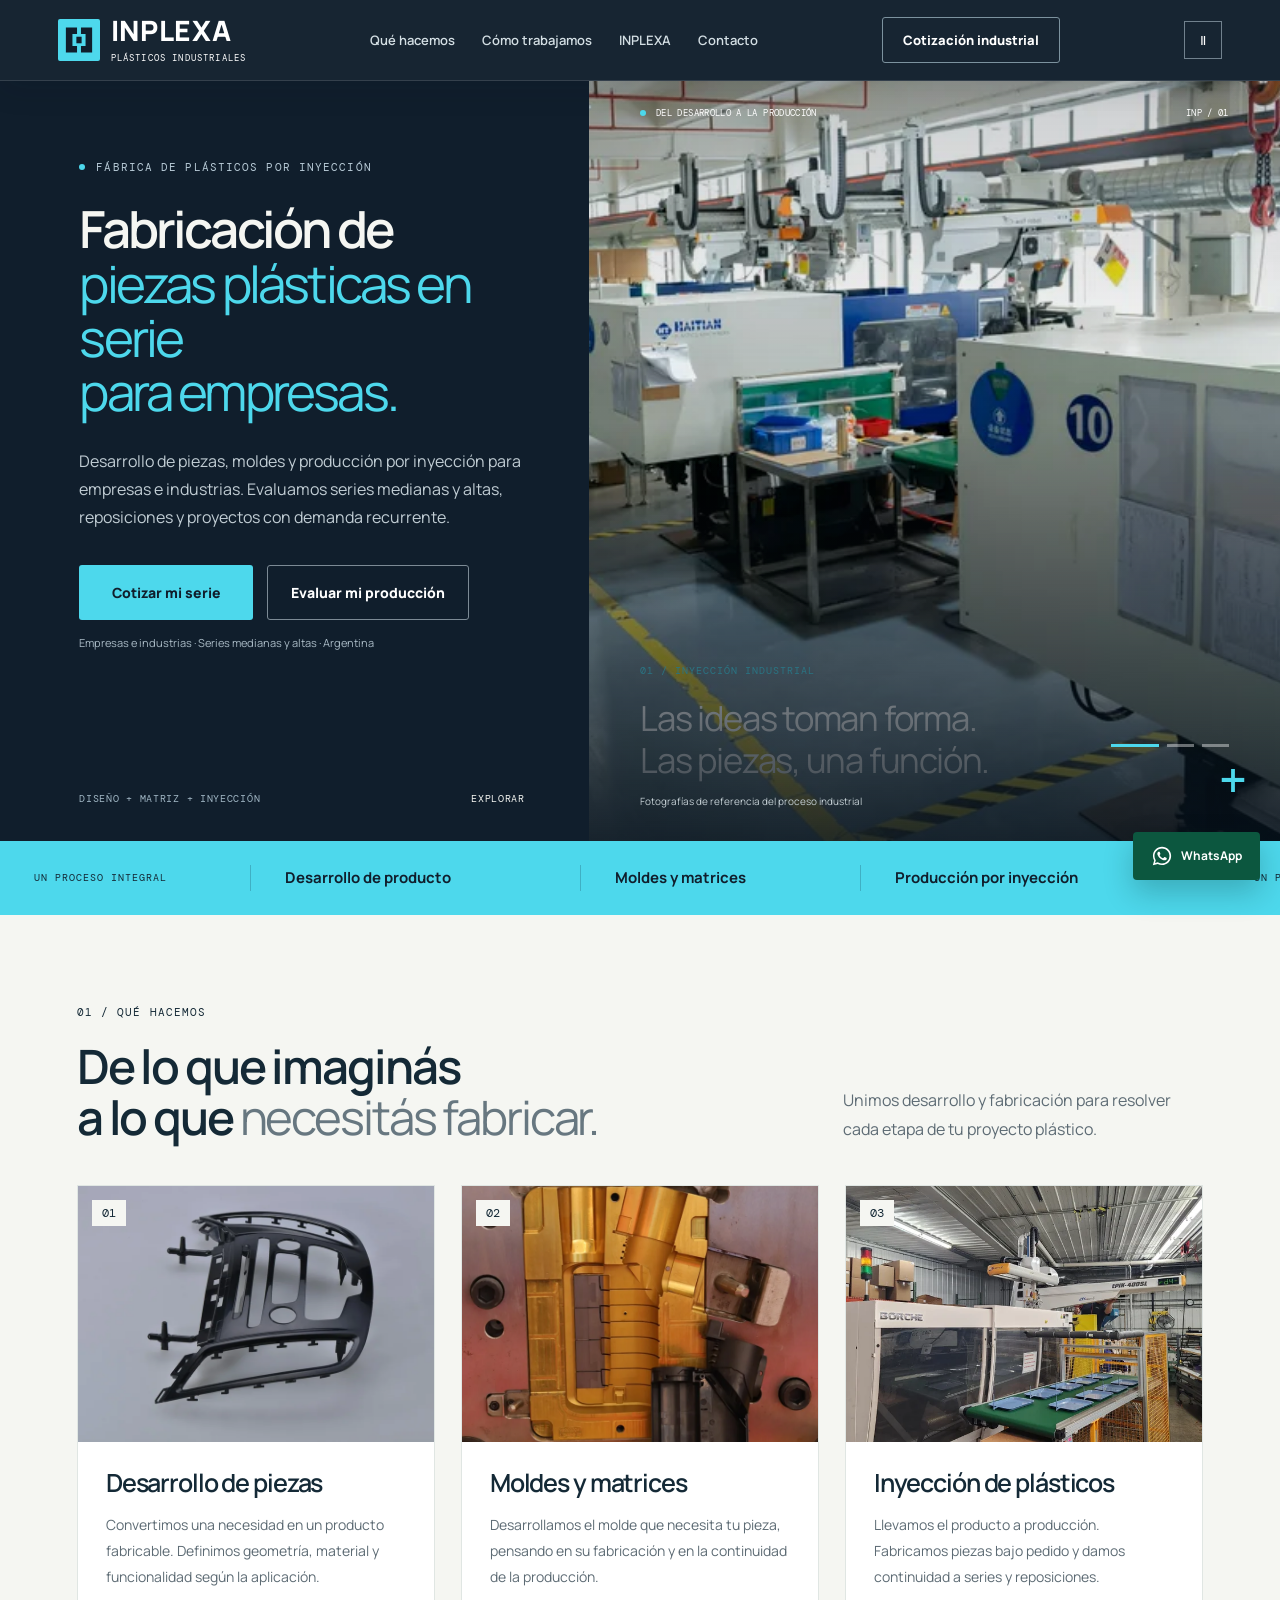
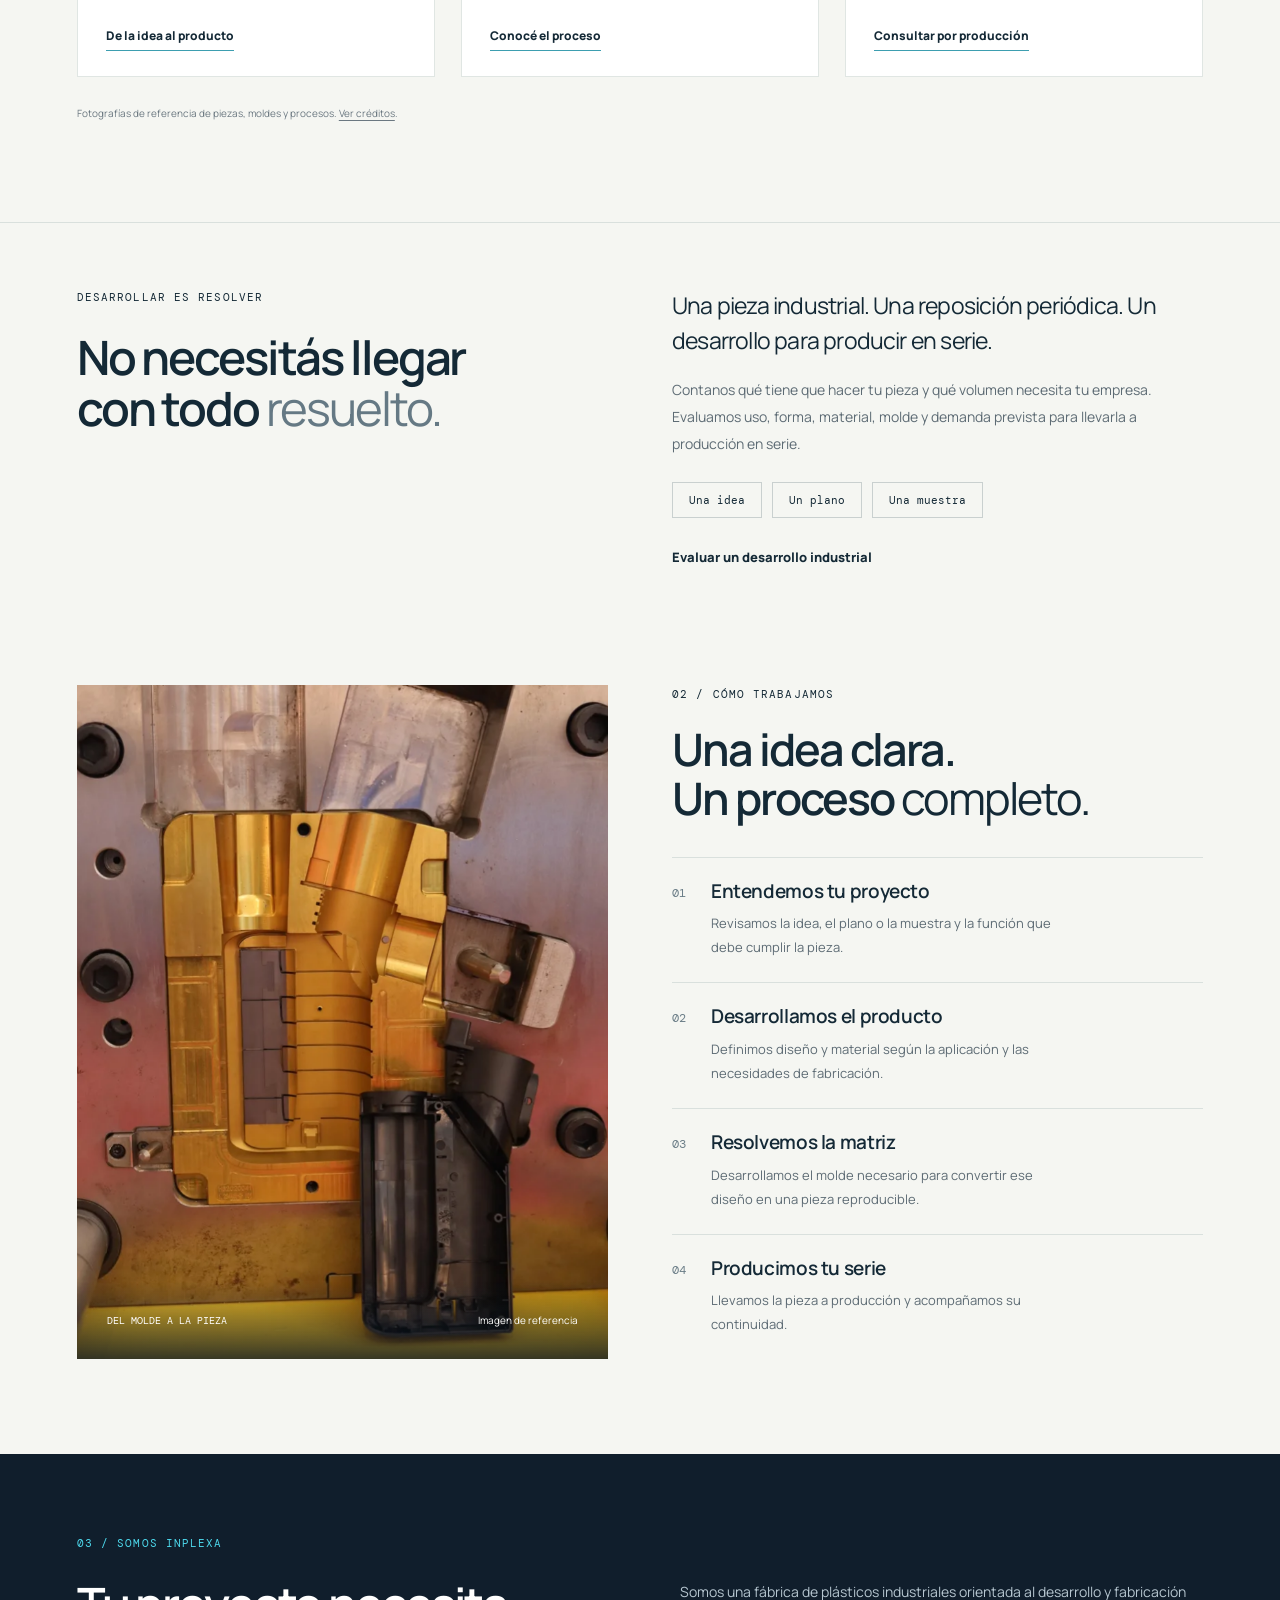
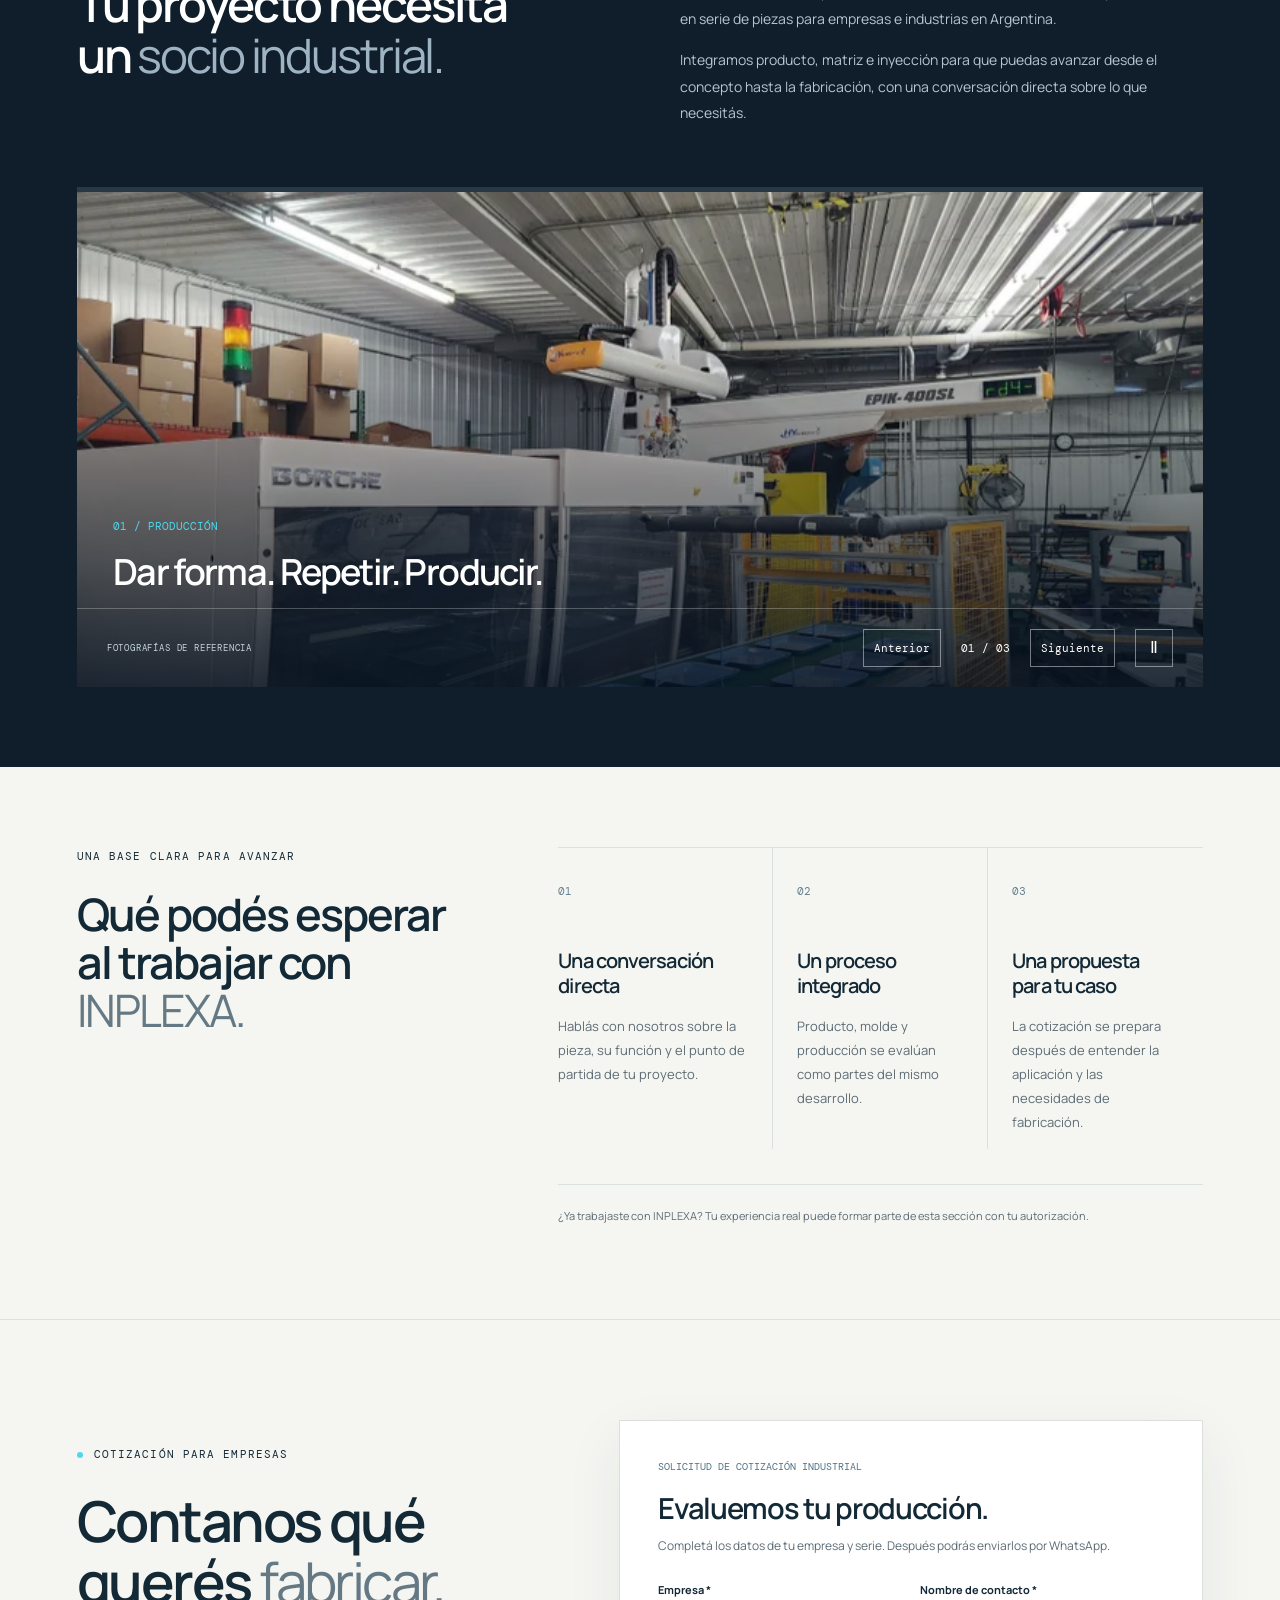
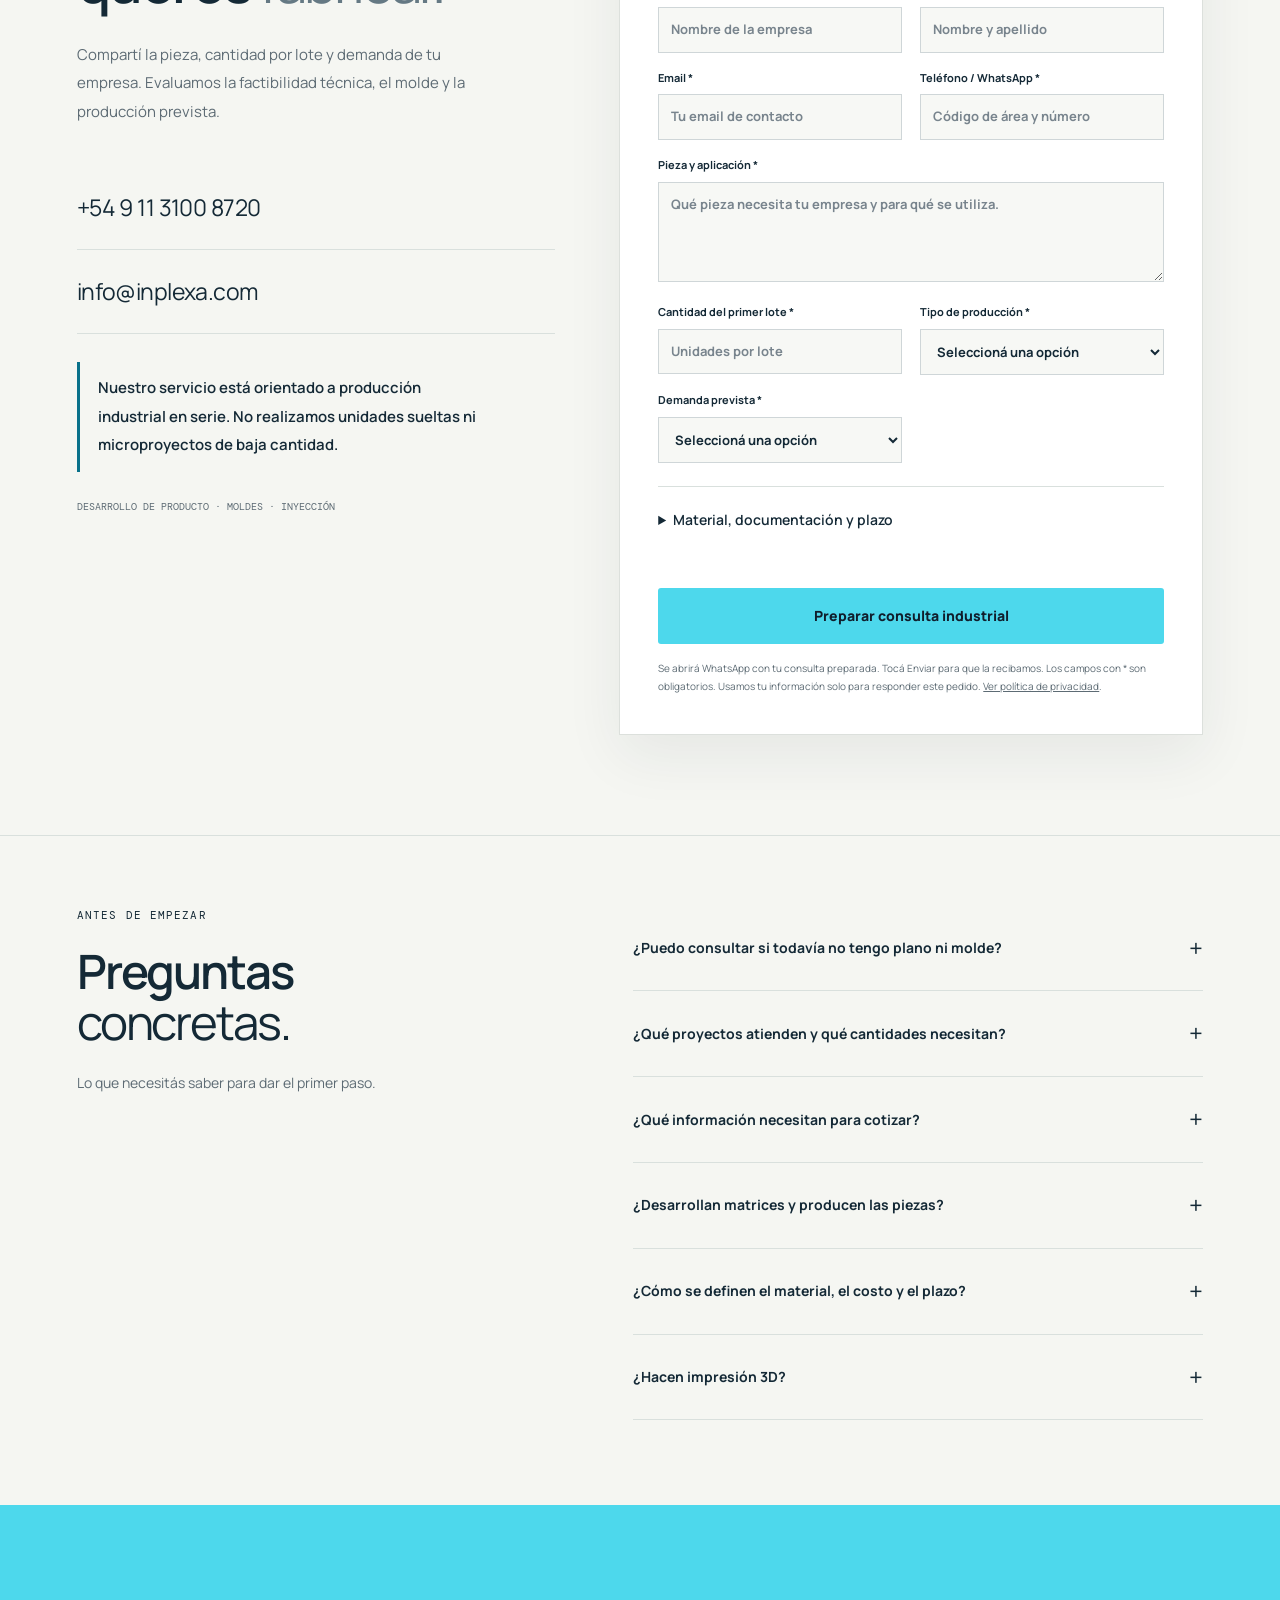
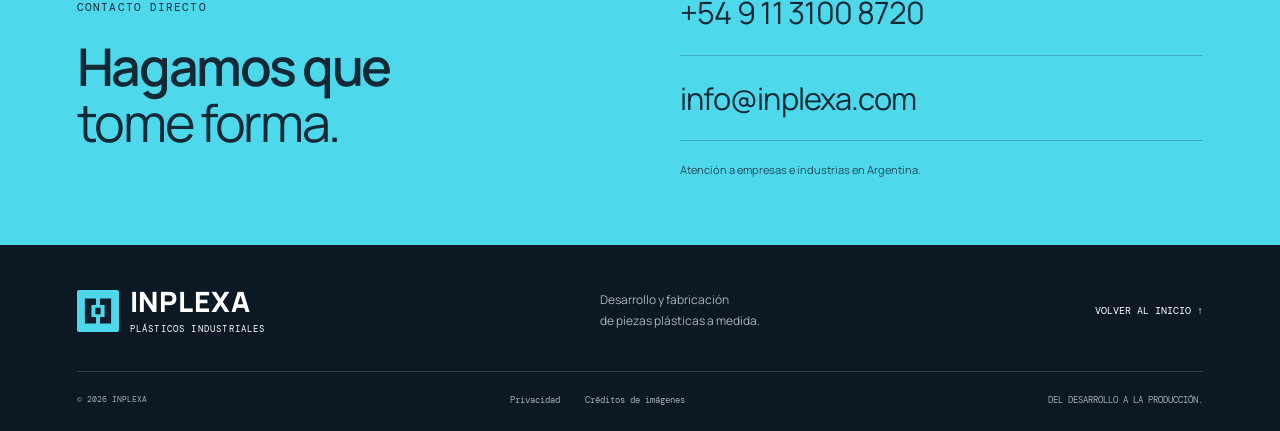
==== index.html @ cf9e8f78 "Version industrial form styles and preserve field spacing" ====
<!doctype html>
<html lang="es-AR">
<head>
<meta charset="utf-8"><meta name="viewport" content="width=device-width, initial-scale=1">
<title>INPLEXA | Piezas plásticas en serie para empresas</title>
<meta name="description" content="Fabricación de piezas plásticas en serie para empresas e industrias en Argentina. Desarrollo de moldes, series medianas y altas y producción recurrente.">
<meta name="robots" content="index, follow"><meta name="theme-color" content="#101e2c">
<link rel="canonical" href="https://inplexa.com/">
<meta property="og:type" content="website"><meta property="og:locale" content="es_AR"><meta property="og:title" content="INPLEXA · Producción plástica en serie para empresas"><meta property="og:description" content="Piezas plásticas industriales en serie. Desarrollo de producto, moldes e inyección para empresas con demanda recurrente en Argentina."><meta property="og:url" content="https://inplexa.com/">
<link rel="preconnect" href="https://fonts.googleapis.com"><link rel="preconnect" href="https://fonts.gstatic.com" crossorigin>
<link href="https://fonts.googleapis.com/css2?family=DM+Mono:wght@400;500&family=Manrope:wght@400;500;600;700;800&display=swap" rel="stylesheet">
<link rel="stylesheet" href="/v2.css?v=20260918c"><link rel="stylesheet" href="/web-polish.css?v=20260921"><link rel="stylesheet" href="/industrial.css?v=20261003b"><link rel="icon" type="image/svg+xml" href="/assets/inplexa-mark-v2.svg">
  <script async src="https://www.googletagmanager.com/gtag/js?id=AW-18452248601"></script>
  <script>window.dataLayer=window.dataLayer||[];function gtag(){dataLayer.push(arguments)}gtag('js',new Date());gtag('config','AW-18452248601');gtag('config','G-6NSYC7V5YL');</script>
<script type="application/ld+json">{"@context":"https://schema.org","@graph":[{"@type":"Organization","@id":"https://inplexa.com/#empresa","name":"INPLEXA","url":"https://inplexa.com/","logo":"https://inplexa.com/assets/inplexa-mark-v2.svg","description":"Fábrica de plásticos industriales para empresas e industrias en Argentina. Desarrollo de piezas, moldes y producción por inyección.","email":"info@inplexa.com","telephone":"+54 9 11 3100 8720","areaServed":{"@type":"Country","name":"Argentina"},"contactPoint":{"@type":"ContactPoint","telephone":"+54 9 11 3100 8720","email":"info@inplexa.com","contactType":"sales","availableLanguage":"Spanish"}},{"@type":"WebSite","@id":"https://inplexa.com/#website","url":"https://inplexa.com/","name":"INPLEXA","inLanguage":"es-AR","publisher":{"@id":"https://inplexa.com/#empresa"}},{"@type":"Service","name":"Desarrollo de piezas plásticas a medida","provider":{"@id":"https://inplexa.com/#empresa"},"areaServed":{"@type":"Country","name":"Argentina"}},{"@type":"Service","name":"Diseño y desarrollo de moldes y matrices","provider":{"@id":"https://inplexa.com/#empresa"},"areaServed":{"@type":"Country","name":"Argentina"}},{"@type":"Service","name":"Fabricación de piezas plásticas por inyección","provider":{"@id":"https://inplexa.com/#empresa"},"areaServed":{"@type":"Country","name":"Argentina"}},{"@type":"FAQPage","mainEntity":[{"@type":"Question","name":"¿Puedo consultar si todavía no tengo plano ni molde?","acceptedAnswer":{"@type":"Answer","text":"Sí, si el objetivo es una producción industrial en serie. Podés partir de una idea, un boceto o una muestra; necesitamos conocer la empresa, la aplicación y el volumen previsto para evaluar el desarrollo de la pieza y del molde."}},{"@type":"Question","name":"¿Qué proyectos atienden y qué cantidades necesitan?","acceptedAnswer":{"@type":"Answer","text":"Trabajamos con empresas e industrias que necesitan series medianas y altas, reposiciones o desarrollos para producción recurrente. No realizamos unidades sueltas ni microproyectos de baja cantidad. Evaluamos el volumen por lote y anual junto con la pieza, el material y la inversión en molde; no hay una cantidad mínima única para todos los proyectos."}},{"@type":"Question","name":"¿Qué información necesitan para cotizar?","acceptedAnswer":{"@type":"Answer","text":"Indicá empresa, pieza y aplicación, cantidad del primer lote, demanda mensual o anual, recurrencia y plazo. Compartí el material y si tenés plano, muestra o molde; también podemos asesorarte en un desarrollo para serie futura."}},{"@type":"Question","name":"¿Desarrollan matrices y producen las piezas?","acceptedAnswer":{"@type":"Answer","text":"Sí. El servicio integra desarrollo del producto, diseño y desarrollo del molde o matriz, y fabricación de piezas plásticas por inyección. También podés consultar por producción de una pieza ya desarrollada."}},{"@type":"Question","name":"¿Cómo se definen el material, el costo y el plazo?","acceptedAnswer":{"@type":"Answer","text":"Se evalúan según el uso de la pieza, su geometría, las condiciones de trabajo, el molde y la producción prevista. La propuesta se prepara después de revisar el proyecto; no hay un precio o plazo único para todos los desarrollos."}},{"@type":"Question","name":"¿Hacen impresión 3D?","acceptedAnswer":{"@type":"Answer","text":"No. Nuestro servicio se enfoca en el desarrollo de productos, moldes y fabricación de piezas plásticas por inyección."}}]}]}</script>
</head>
<body>
<a class="skip-link" href="#contenido">Ir al contenido</a><div class="scroll-progress" aria-hidden="true"><i></i></div>
<header class="topbar"><div class="header-inner"><a class="brand" href="#inicio" aria-label="INPLEXA, inicio"><img src="/assets/inplexa-mark-v2.svg" width="42" height="42" alt=""><span>INPLEXA<small>PLÁSTICOS INDUSTRIALES</small></span></a><nav aria-label="Navegación principal" id="main-nav"><a href="#servicios">Qué hacemos</a><a href="#proceso">Cómo trabajamos</a><a href="#empresa">INPLEXA</a><a href="#contacto">Contacto</a></nav><a class="header-cta" href="#cotizar">Cotización industrial</a><button class="motion-toggle" type="button" aria-label="Pausar animaciones" aria-pressed="false"><span aria-hidden="true">Ⅱ</span></button><button class="menu-toggle" aria-expanded="false" aria-controls="main-nav" aria-label="Abrir menú"><span></span><span></span></button></div></header>
<main id="contenido">
<section class="hero" id="inicio">
<div class="hero-copy"><p class="eyebrow"><i></i> FÁBRICA DE PLÁSTICOS POR INYECCIÓN</p><h1>Fabricación de<br><em>piezas plásticas en serie<br>para empresas.</em></h1><p class="intro">Desarrollo de piezas, moldes y producción por inyección para empresas e industrias. Evaluamos series medianas y altas, reposiciones y proyectos con demanda recurrente.</p><div class="hero-actions"><a class="button primary" href="#cotizar">Cotizar mi serie</a><a class="button outline" href="#cotizar">Evaluar mi producción</a></div><p class="hero-note">Empresas e industrias · Series medianas y altas · Argentina</p><div class="hero-bottom"><span>DISEÑO + MATRIZ + INYECCIÓN</span><a href="#servicios" aria-label="Explorar nuestros servicios">EXPLORAR</a></div></div>
<div class="hero-visual" data-hero-slideshow aria-roledescription="carrusel" aria-label="Presentación del proceso de fabricación"><div class="hero-shots"><figure class="hero-shot is-active" data-hero-shot><img class="hero-photo" src="/assets/planta-inyeccion-1600.webp" srcset="/assets/planta-inyeccion-800.webp 800w, /assets/planta-inyeccion-1600.webp 1600w" sizes="(max-width: 760px) 100vw, 55vw" width="1600" height="1000" alt="Vista de máquinas inyectoras en una planta industrial. Fotografía de referencia." fetchpriority="high" decoding="async"><figcaption><span>01 / INYECCIÓN INDUSTRIAL</span><p>Las ideas toman forma.<br>Las piezas, una función.</p></figcaption></figure><figure class="hero-shot" data-hero-shot aria-hidden="true"><img class="hero-photo" src="/assets/inyeccion-automatizada-1600.webp" srcset="/assets/inyeccion-automatizada-800.webp 800w, /assets/inyeccion-automatizada-1600.webp 1600w" sizes="(max-width: 760px) 100vw, 55vw" width="1600" height="1000" alt="Máquina inyectora con extracción automatizada. Fotografía de referencia." loading="lazy" decoding="async"><figcaption><span>02 / PRODUCCIÓN CONTROLADA</span><p>Precisión en el proceso.<br>Continuidad en cada serie.</p></figcaption></figure><figure class="hero-shot" data-hero-shot aria-hidden="true"><img class="hero-photo" src="/assets/matriz-y-pieza-1600.webp" srcset="/assets/matriz-y-pieza-800.webp 800w, /assets/matriz-y-pieza-1600.webp 1600w" sizes="(max-width: 760px) 100vw, 55vw" width="1600" height="1000" alt="Matriz de inyección con la pieza plástica fabricada. Fotografía de referencia." loading="lazy" decoding="async"><figcaption><span>03 / MATRIZ + PIEZA</span><p>Del diseño al molde.<br>Del molde a la producción.</p></figcaption></figure></div><div class="hero-photo-shade"></div><div class="visual-label"><span><i></i> DEL DESARROLLO A LA PRODUCCIÓN</span><span data-hero-count>INP / 01</span></div><small class="hero-reference">Fotografías de referencia del proceso industrial</small><div class="hero-dots" aria-label="Seleccionar fotografía"><button class="is-active" data-hero-dot aria-label="Ver fotografía 1" aria-current="true"></button><button data-hero-dot aria-label="Ver fotografía 2"></button><button data-hero-dot aria-label="Ver fotografía 3"></button></div><div class="corner-mark" aria-hidden="true">+</div></div>
</section>
<div class="capability-band" aria-label="Proceso integral de INPLEXA"><div class="capability-track"><div class="capability-set"><span>UN PROCESO INTEGRAL</span><p>Desarrollo de producto</p><p>Moldes y matrices</p><p>Producción por inyección</p></div><div class="capability-set" aria-hidden="true"><span>UN PROCESO INTEGRAL</span><p>Desarrollo de producto</p><p>Moldes y matrices</p><p>Producción por inyección</p></div></div></div>
<section class="services section" id="servicios"><div class="section-heading reveal"><p class="eyebrow">01 / QUÉ HACEMOS</p><h2>De lo que imaginás<br>a lo que <em>necesitás fabricar.</em></h2><p>Unimos desarrollo y fabricación para resolver cada etapa de tu proyecto plástico.</p></div><div class="service-grid">
<article class="service-card reveal"><div class="card-image"><img class="" src="/assets/pieza-plastica-1600.webp" srcset="/assets/pieza-plastica-800.webp 800w, /assets/pieza-plastica-1600.webp 1600w" sizes="(max-width: 760px) 100vw, 55vw" width="1600" height="1000" alt="Carcasa plástica fabricada por inyección, imagen de referencia." loading="lazy" decoding="async"><span>01</span></div><div class="card-copy"><h3>Desarrollo de piezas</h3><p>Convertimos una necesidad en un producto fabricable. Definimos geometría, material y funcionalidad según la aplicación.</p><a href="#desarrollo">De la idea al producto</a></div></article>
<article class="service-card reveal"><div class="card-image mold-photo"><img class="" src="/assets/matriz-y-pieza-1600.webp" srcset="/assets/matriz-y-pieza-800.webp 800w, /assets/matriz-y-pieza-1600.webp 1600w" sizes="(max-width: 760px) 100vw, 55vw" width="1600" height="1000" alt="Matriz de inyección y pieza plástica correspondiente, imagen de referencia." loading="lazy" decoding="async"><span>02</span></div><div class="card-copy"><h3>Moldes y matrices</h3><p>Desarrollamos el molde que necesita tu pieza, pensando en su fabricación y en la continuidad de la producción.</p><a href="#proceso">Conocé el proceso</a></div></article>
<article class="service-card reveal"><div class="card-image"><img class="" src="/assets/inyeccion-automatizada-1600.webp" srcset="/assets/inyeccion-automatizada-800.webp 800w, /assets/inyeccion-automatizada-1600.webp 1600w" sizes="(max-width: 760px) 100vw, 55vw" width="1600" height="1000" alt="Inyectora con brazo robótico y piezas plásticas sobre cinta, imagen de referencia." loading="lazy" decoding="async"><span>03</span></div><div class="card-copy"><h3>Inyección de plásticos</h3><p>Llevamos el producto a producción. Fabricamos piezas bajo pedido y damos continuidad a series y reposiciones.</p><a href="#cotizar">Consultar por producción</a></div></article></div><p class="image-note">Fotografías de referencia de piezas, moldes y procesos. <a href="/creditos.html">Ver créditos</a>.</p></section>
<section class="development section" id="desarrollo"><div class="development-heading reveal"><p class="eyebrow">DESARROLLAR ES RESOLVER</p><h2>No necesitás llegar<br>con todo <em>resuelto.</em></h2></div><div class="development-body reveal"><p class="large-copy">Una pieza industrial. Una reposición periódica. Un desarrollo para producir en serie.</p><p>Contanos qué tiene que hacer tu pieza y qué volumen necesita tu empresa. Evaluamos uso, forma, material, molde y demanda prevista para llevarla a producción en serie.</p><div class="starting-points"><span>Una idea</span><span>Un plano</span><span>Una muestra</span></div><a class="text-link" href="#cotizar">Evaluar un desarrollo industrial</a></div></section>
<section class="process section" id="proceso"><div class="process-visual reveal"><img class="" src="/assets/matriz-y-pieza-1600.webp" srcset="/assets/matriz-y-pieza-800.webp 800w, /assets/matriz-y-pieza-1600.webp 1600w" sizes="(max-width: 760px) 100vw, 55vw" width="1600" height="1000" alt="Detalle fotográfico de una matriz metálica con su pieza inyectada. Imagen de referencia." loading="lazy" decoding="async"><div class="process-photo-label"><span>DEL MOLDE A LA PIEZA</span><small>Imagen de referencia</small></div></div><div class="process-content"><p class="eyebrow">02 / CÓMO TRABAJAMOS</p><h2>Una idea clara.<br>Un proceso <em>completo.</em></h2><ol class="steps"><li class="reveal"><span>01</span><div><h3>Entendemos tu proyecto</h3><p>Revisamos la idea, el plano o la muestra y la función que debe cumplir la pieza.</p></div></li><li class="reveal"><span>02</span><div><h3>Desarrollamos el producto</h3><p>Definimos diseño y material según la aplicación y las necesidades de fabricación.</p></div></li><li class="reveal"><span>03</span><div><h3>Resolvemos la matriz</h3><p>Desarrollamos el molde necesario para convertir ese diseño en una pieza reproducible.</p></div></li><li class="reveal"><span>04</span><div><h3>Producimos tu serie</h3><p>Llevamos la pieza a producción y acompañamos su continuidad.</p></div></li></ol></div></section>
<section class="company section" id="empresa"><div class="company-top reveal"><p class="eyebrow">03 / SOMOS INPLEXA</p><h2>Tu proyecto necesita<br>un <em>socio industrial.</em></h2><div><p>Somos una fábrica de plásticos industriales orientada al desarrollo y fabricación en serie de piezas para empresas e industrias en Argentina.</p><p>Integramos producto, matriz e inyección para que puedas avanzar desde el concepto hasta la fabricación, con una conversación directa sobre lo que necesitás.</p></div></div><div class="factory-slider" aria-roledescription="carrusel" aria-label="Referencias del proceso de fabricación"><div class="factory-slide is-active" data-slide><img class="" src="/assets/inyeccion-automatizada-1600.webp" srcset="/assets/inyeccion-automatizada-800.webp 800w, /assets/inyeccion-automatizada-1600.webp 1600w" sizes="(max-width: 760px) 100vw, 55vw" width="1600" height="1000" alt="Máquina inyectora con extracción automatizada y producción de piezas. Fotografía de referencia." loading="lazy" decoding="async"><div><span>01 / PRODUCCIÓN</span><h3>Dar forma. Repetir. Producir.</h3></div></div><div class="factory-slide" data-slide aria-hidden="true"><img class="" src="/assets/planta-inyeccion-1600.webp" srcset="/assets/planta-inyeccion-800.webp 800w, /assets/planta-inyeccion-1600.webp 1600w" sizes="(max-width: 760px) 100vw, 55vw" width="1600" height="1000" alt="Línea de máquinas de inyección de plástico. Fotografía de referencia." loading="lazy" decoding="async"><div><span>02 / INYECCIÓN</span><h3>El proceso detrás de cada pieza.</h3></div></div><div class="factory-slide" data-slide aria-hidden="true"><img class="" src="/assets/pieza-plastica-1600.webp" srcset="/assets/pieza-plastica-800.webp 800w, /assets/pieza-plastica-1600.webp 1600w" sizes="(max-width: 760px) 100vw, 55vw" width="1600" height="1000" alt="Pieza plástica moldeada por inyección. Fotografía de referencia." loading="lazy" decoding="async"><div><span>03 / PRODUCTO</span><h3>Diseño que cumple una función.</h3></div></div><div class="slider-controls"><p>FOTOGRAFÍAS DE REFERENCIA</p><div><button data-prev aria-label="Foto anterior">Anterior</button><span id="slide-count" aria-live="polite">01 / 03</span><button data-next aria-label="Foto siguiente">Siguiente</button><button data-pause aria-label="Pausar presentación" aria-pressed="false">Ⅱ</button></div></div></div></section>
<section class="trust section" aria-labelledby="trust-title"><div class="trust-heading"><p class="eyebrow">UNA BASE CLARA PARA AVANZAR</p><h2 id="trust-title">Qué podés esperar<br>al trabajar con <em>INPLEXA.</em></h2></div><div class="trust-grid"><article><span>01</span><h3>Una conversación directa</h3><p>Hablás con nosotros sobre la pieza, su función y el punto de partida de tu proyecto.</p></article><article><span>02</span><h3>Un proceso integrado</h3><p>Producto, molde y producción se evalúan como partes del mismo desarrollo.</p></article><article><span>03</span><h3>Una propuesta para tu caso</h3><p>La cotización se prepara después de entender la aplicación y las necesidades de fabricación.</p></article></div><p class="trust-note">¿Ya trabajaste con INPLEXA? Tu experiencia real puede formar parte de esta sección con tu autorización.</p></section>
<section class="quote section" id="cotizar"><div class="quote-copy reveal"><p class="eyebrow"><i></i> COTIZACIÓN PARA EMPRESAS</p><h2>Contanos qué<br>querés <em>fabricar.</em></h2><p>Compartí la pieza, cantidad por lote y demanda de tu empresa. Evaluamos la factibilidad técnica, el molde y la producción prevista.</p><div class="quote-contact"><a data-whatsapp href="https://wa.me/5491131008720"><span>WHATSAPP DIRECTO</span>+54 9 11 3100 8720</a><a href="mailto:info@inplexa.com"><span>EMAIL COMERCIAL</span>info@inplexa.com</a></div><p class="industrial-filter">Nuestro servicio está orientado a producción industrial en serie. No realizamos unidades sueltas ni microproyectos de baja cantidad.</p><p class="quote-footnote">Desarrollo de producto · Moldes · Inyección</p></div><div class="form-panel"><div class="form-heading"><span>SOLICITUD DE COTIZACIÓN INDUSTRIAL</span></div><h3>Evaluemos tu producción.</h3><p class="form-intro">Completá los datos de tu empresa y serie. Después podrás enviarlos por WhatsApp.</p><form id="quoteForm">
<input type="hidden" name="utm_source"><input type="hidden" name="utm_medium"><input type="hidden" name="utm_campaign"><input type="hidden" name="gclid">
<div class="qualification-grid">
<label>Empresa <span aria-hidden="true">*</span><input name="empresa" required autocomplete="organization" maxlength="160" placeholder="Nombre de la empresa"></label>
<label>Nombre de contacto <span aria-hidden="true">*</span><input name="nombre" required autocomplete="name" maxlength="120" placeholder="Nombre y apellido"></label>
<label>Email <span aria-hidden="true">*</span><input name="email" type="email" required autocomplete="email" maxlength="180" placeholder="Tu email de contacto"></label>
<label>Teléfono / WhatsApp <span aria-hidden="true">*</span><input name="telefono" type="tel" required autocomplete="tel" maxlength="40" placeholder="Código de área y número"></label>
<label class="field-wide">Pieza y aplicación <span aria-hidden="true">*</span><textarea name="consulta" required maxlength="2400" placeholder="Qué pieza necesita tu empresa y para qué se utiliza."></textarea></label>
<label>Cantidad del primer lote <span aria-hidden="true">*</span><input name="cantidad_lote" type="number" min="1" step="1" required inputmode="numeric" placeholder="Unidades por lote"></label>
<label>Tipo de producción <span aria-hidden="true">*</span><select name="recurrencia" required><option value="">Seleccioná una opción</option><option>Reposición periódica</option><option>Pedido único en serie</option><option>Desarrollo para serie futura</option></select></label>
<label>Demanda prevista <span aria-hidden="true">*</span><select name="periodo_demanda" id="periodoDemanda" required aria-controls="cantidadDemanda"><option value="">Seleccioná una opción</option><option value="mensual">Mensual</option><option value="anual">Anual</option><option value="a_definir">A definir con evaluación comercial</option></select></label>
<label id="cantidadDemanda" hidden>Unidades previstas <span aria-hidden="true">*</span><input name="cantidad_demanda" type="number" min="1" step="1" inputmode="numeric" disabled placeholder="Según el período seleccionado"></label>
</div>
<details class="technical-details"><summary>Material, documentación y plazo</summary><div class="qualification-grid">
<label>Material<input name="material" maxlength="120" placeholder="Material o requiere asesoramiento"></label>
<label>Plano o muestra<select name="documentacion"><option>Requiere desarrollo</option><option>Plano 2D disponible</option><option>Archivo 3D disponible</option><option>Muestra disponible</option></select></label>
<label>Molde<select name="molde"><option>Requiere evaluación</option><option>Molde existente</option><option>Molde nuevo</option></select></label>
<label>Plazo requerido<input name="plazo" maxlength="120" placeholder="Fecha o plazo estimado"></label>
</div><p class="field-help">Podés compartir planos, archivos o fotos en WhatsApp. No necesitás un molde existente para evaluar un desarrollo industrial.</p></details>
<button class="button primary" type="submit">Preparar consulta industrial</button>
<p class="form-note">Se abrirá WhatsApp con tu consulta preparada. Tocá Enviar para que la recibamos. Los campos con * son obligatorios. Usamos tu información solo para responder este pedido. <a href="/privacy.html">Ver política de privacidad</a>.</p>
</form></div></section>
<section class="faq section" id="preguntas"><div><p class="eyebrow">ANTES DE EMPEZAR</p><h2>Preguntas<br><em>concretas.</em></h2><p>Lo que necesitás saber para dar el primer paso.</p></div><div><details><summary>¿Puedo consultar si todavía no tengo plano ni molde?<span aria-hidden="true">+</span></summary><p>Sí, si el objetivo es una producción industrial en serie. Podés partir de una idea, un boceto o una muestra; necesitamos conocer la empresa, la aplicación y el volumen previsto para evaluar el desarrollo de la pieza y del molde.</p></details><details><summary>¿Qué proyectos atienden y qué cantidades necesitan?<span aria-hidden="true">+</span></summary><p>Trabajamos con empresas e industrias que necesitan series medianas y altas, reposiciones o desarrollos para producción recurrente. No realizamos unidades sueltas ni microproyectos de baja cantidad. Evaluamos el volumen por lote y anual junto con la pieza, el material y la inversión en molde; no hay una cantidad mínima única para todos los proyectos.</p></details><details><summary>¿Qué información necesitan para cotizar?<span aria-hidden="true">+</span></summary><p>Indicá empresa, pieza y aplicación, cantidad del primer lote, demanda mensual o anual, recurrencia y plazo. Compartí el material y si tenés plano, muestra o molde; también podemos asesorarte en un desarrollo para serie futura.</p></details><details><summary>¿Desarrollan matrices y producen las piezas?<span aria-hidden="true">+</span></summary><p>Sí. El servicio integra desarrollo del producto, diseño y desarrollo del molde o matriz, y fabricación de piezas plásticas por inyección. También podés consultar por producción de una pieza ya desarrollada.</p></details><details><summary>¿Cómo se definen el material, el costo y el plazo?<span aria-hidden="true">+</span></summary><p>Se evalúan según el uso de la pieza, su geometría, las condiciones de trabajo, el molde y la producción prevista. La propuesta se prepara después de revisar el proyecto; no hay un precio o plazo único para todos los desarrollos.</p></details><details><summary>¿Hacen impresión 3D?<span aria-hidden="true">+</span></summary><p>No. Nuestro servicio se enfoca en el desarrollo de productos, moldes y fabricación de piezas plásticas por inyección.</p></details></div></section>
<section class="contact section" id="contacto"><div><p class="eyebrow">CONTACTO DIRECTO</p><h2>Hagamos que<br><em>tome forma.</em></h2></div><div><a data-whatsapp href="https://wa.me/5491131008720">+54 9 11 3100 8720</a><a href="mailto:info@inplexa.com">info@inplexa.com</a><p>Atención a empresas e industrias en Argentina.</p></div></section>
</main>
<footer><div class="footer-main"><a class="brand" href="#inicio" aria-label="INPLEXA, inicio"><img src="/assets/inplexa-mark-v2.svg" width="42" height="42" alt=""><span>INPLEXA<small>PLÁSTICOS INDUSTRIALES</small></span></a><p>Desarrollo y fabricación<br>de piezas plásticas a medida.</p><a href="#inicio">VOLVER AL INICIO ↑</a></div><div class="footer-bottom"><small>© <span id="year">2026</span> INPLEXA</small><div><a href="/privacy.html">Privacidad</a><a href="/creditos.html">Créditos de imágenes</a></div><span>DEL DESARROLLO A LA PRODUCCIÓN.</span></div></footer>
<a class="floating-wa" data-whatsapp href="https://wa.me/5491131008720" aria-label="Consultar por WhatsApp"><img src="/assets/whatsapp.svg" width="22" height="22" alt=""><span>WhatsApp</span></a>
<script src="/config.js"></script><script src="/script.js?v=20261003-b2b"></script><script src="/v2.js?v=20260918c" defer></script>
</body></html>
---- v2.css ----
:root{--navy:#101e2c;--deep:#0c1824;--cyan:#4dd8ec;--paper:#f3f4ef;--ink:#182b39;--muted:#5d6b74;--line:#d3d9d7;--mono:'DM Mono',monospace;--font:'Manrope',Arial,sans-serif}*{box-sizing:border-box}html{scroll-behavior:smooth;scroll-padding-top:95px}body{margin:0;background:var(--paper);color:var(--ink);font-family:var(--font);font-size:16px;line-height:1.7}a{color:inherit;text-decoration:none}button,input,select,textarea{font:inherit}button,a,input,select,textarea{-webkit-tap-highlight-color:transparent}a,button{touch-action:manipulation}button{cursor:pointer}img{display:block;max-width:100%}figure,p,h1,h2,h3{margin:0}h1,h2,h3{font-weight:600;line-height:1.08;letter-spacing:-.045em}h2{font-size:clamp(34px,3.7vw,56px)}h2 em,h1 em{font-style:normal;font-weight:400}p{color:var(--muted)}:focus-visible{outline:3px solid #138caa;outline-offset:5px}section[id]{scroll-margin-top:20px}.skip-link{position:fixed;top:-100px;left:20px;z-index:100;background:var(--cyan);color:var(--navy);padding:12px}.skip-link:focus{top:10px}.topbar{position:sticky;top:0;background:rgba(16,30,44,.97);color:white;z-index:30;border-bottom:1px solid #ffffff20;backdrop-filter:blur(14px)}.header-inner{max-width:1600px;margin:auto;padding:22px 4.5%;display:flex;gap:30px;align-items:center;justify-content:space-between}.brand{display:flex;gap:11px;align-items:center;flex-shrink:0}.brand>span{font-size:28px;font-weight:800;line-height:1;letter-spacing:.025em}.brand small{display:block;font:9px var(--mono);letter-spacing:.13em;margin-top:8px}.topbar nav{display:flex;gap:26px;align-items:center}.topbar nav a{font-size:13px;color:#d4dfe4;position:relative}.topbar nav a:after{content:'';height:1px;position:absolute;bottom:-5px;left:0;width:0;background:var(--cyan);transition:width .25s}.topbar nav a:hover:after{width:100%}.header-cta{font-size:13px;font-weight:800;border:1px solid #71818d;padding:10px 16px;display:flex;gap:24px;align-items:center;transition:.25s}.header-cta:hover{background:var(--cyan);border-color:var(--cyan);color:var(--navy)}.menu-toggle{display:none}.hero{display:grid;grid-template-columns:1fr 1fr;min-height:650px;background:var(--navy);color:var(--paper);max-width:1920px;margin:auto}.hero-copy{padding:60px 7% 28px 9%;display:flex;flex-direction:column;align-items:flex-start}.eyebrow{font:11px var(--mono);letter-spacing:.1em;line-height:1.7;display:flex;align-items:center;gap:11px;color:inherit}.eyebrow i,.visual-label i{display:inline-block;background:var(--cyan);width:6px;height:6px;border-radius:50%;flex-shrink:0}.hero .eyebrow{color:#b8cbd7;margin-bottom:25px}.hero h1{font-size:clamp(42px,4.4vw,70px);line-height:1.06;letter-spacing:-.052em}.hero h1 em{color:var(--cyan)}.intro{font-size:16px;line-height:1.85;color:#c1cdd4;max-width:450px;margin-top:28px}.hero-actions{display:flex;gap:12px;flex-wrap:wrap;margin-top:30px}.button{min-height:51px;padding:14px 20px;display:inline-flex;gap:22px;align-items:center;justify-content:space-between;font-size:13px;font-weight:800;border:1px solid transparent;transition:background .2s,transform .2s}.button span{font-size:21px;line-height:1}.primary{background:var(--cyan);color:var(--navy)}.primary:hover{background:#7ce8f5;transform:translateY(-2px)}.outline{border-color:#7c8a95;color:white}.outline:hover{background:#ffffff10}.hero-note{font-size:11px;color:#aabbc6;margin-top:14px}.hero-bottom{margin-top:auto;padding-top:36px;display:flex;width:100%;gap:20px;justify-content:space-between;align-items:center;font:10px var(--mono);letter-spacing:.07em;color:#a0b6c4}.hero-bottom a{display:flex;gap:18px;align-items:center;color:var(--paper)}.hero-bottom b{font-size:20px;font-weight:400}.hero-visual{position:relative;overflow:hidden;min-height:630px;background:#283b48}.hero-photo{position:absolute;inset:0;width:100%;height:100%;object-fit:cover;object-position:57% center;animation:photoEnter 1.6s cubic-bezier(.2,.65,.3,1) both}.hero-photo-shade{position:absolute;inset:0;background:linear-gradient(180deg,#07121c33 0%,transparent 45%,#07121cd9 100%)}.visual-label{position:absolute;top:26px;left:28px;right:28px;z-index:2;display:flex;justify-content:space-between;gap:20px;color:white;font:9px var(--mono);letter-spacing:.04em}.visual-label>span:first-child{display:flex;align-items:center;gap:10px}.photo-caption{position:absolute;left:34px;bottom:34px;z-index:2}.photo-caption>span{font:10px var(--mono);letter-spacing:.1em;color:var(--cyan)}.photo-caption p{color:white;font-size:30px;letter-spacing:-.035em;line-height:1.2;margin:15px 0}.photo-caption small{font-size:10px;color:#c3ced3}.corner-mark{position:absolute;bottom:35px;right:32px;font:50px var(--mono);color:var(--cyan);line-height:1}.capability-band{display:grid;grid-template-columns:.85fr 1fr 1fr 1.1fr;background:var(--cyan);padding:25px 4.5%;gap:30px;align-items:center}.capability-band>span{font:10px var(--mono);letter-spacing:.1em}.capability-band p{font-size:15px;font-weight:700;color:var(--navy);display:flex;justify-content:space-between;border-left:1px solid #18384d40;padding-left:28px}.capability-band b{font-weight:400}.section{padding:100px 6%;max-width:1600px;margin:auto}.section-heading{display:grid;grid-template-columns:1fr 1fr;gap:20px 80px;align-items:end;margin-bottom:42px}.section-heading .eyebrow{grid-column:1/-1}.section-heading>p:last-child{max-width:360px;justify-self:end;line-height:1.8}.section-heading h2 em{color:#677780}.services{padding-top:88px}.service-grid{display:grid;grid-template-columns:repeat(3,1fr);gap:24px}.service-card{min-width:0}.card-image{height:270px;position:relative;overflow:hidden;background:#dde2e3}.card-image img{width:100%;height:100%;object-fit:cover;transition:transform .8s}.service-card:hover .card-image img{transform:scale(1.045)}.card-image>span{position:absolute;top:14px;left:14px;background:var(--paper);padding:5px 10px;font:12px var(--mono)}.mold-photo img{object-position:center 43%}.card-copy{padding:25px 0 0}.card-copy h3{font-size:25px}.card-copy p{font-size:14px;line-height:1.85;margin:16px 0 23px;min-height:78px}.card-copy>a{padding-top:18px;border-top:1px solid var(--line);display:flex;justify-content:space-between;align-items:center;font-size:12px;font-weight:800}.card-copy>a span{font-size:21px}.image-note{font-size:10px;margin-top:28px;color:#6b7881}.image-note a{text-decoration:underline;text-underline-offset:3px}.development{border-top:1px solid var(--line);display:grid;grid-template-columns:1fr 1fr;gap:80px;padding-top:65px;padding-bottom:65px}.development h2{margin-top:25px}.development h2 em{color:#657984}.development-body .large-copy{font-size:23px;line-height:1.5;letter-spacing:-.035em;color:var(--ink);margin-bottom:20px}.development-body>p:not(.large-copy){font-size:14px;line-height:1.9}.starting-points{display:flex;flex-wrap:wrap;gap:10px;margin:25px 0}.starting-points span{font:11px var(--mono);padding:10px 16px;border:1px solid #c9d0cf}.text-link{display:inline-flex;gap:30px;align-items:center;font-size:13px;font-weight:800}.text-link span{font-size:22px}.process{display:grid;grid-template-columns:1fr 1fr;gap:80px;padding-top:50px;padding-bottom:95px}.process-visual{position:relative;min-height:620px;overflow:hidden}.process-visual>img{position:absolute;inset:0;width:100%;height:100%;object-fit:cover;object-position:center}.process-photo-label{position:absolute;bottom:0;left:0;right:0;padding:30px;background:linear-gradient(transparent,#0c1824cf);color:white;display:flex;gap:20px;justify-content:space-between;align-items:center}.process-photo-label span{font:10px var(--mono)}.process-photo-label small{font-size:10px}.process-content .eyebrow{margin-bottom:21px}.process-content h2{font-size:clamp(34px,3.5vw,50px)}.steps{list-style:none;padding:0;margin:35px 0 0}.steps li{display:flex;gap:25px;padding:23px 0;border-top:1px solid var(--line)}.steps li>span{font:12px var(--mono);padding-top:4px;color:#6a7d87}.steps h3{font-size:19px;letter-spacing:-.02em}.steps p{font-size:13px;line-height:1.85;margin-top:10px;max-width:340px}.company{background:var(--navy);color:white;max-width:none;padding-top:80px;padding-bottom:80px}.company-top{display:grid;grid-template-columns:1fr 1fr;gap:26px 80px;max-width:1408px;margin:0 auto 45px}.company-top>.eyebrow{grid-column:1/-1;color:var(--cyan)}.company h2 em{color:#9fb4c3}.company-top>div p{color:#b6c6d0;font-size:14px;line-height:1.9;margin-bottom:15px}.factory-slider{max-width:1408px;margin:auto;height:500px;position:relative;overflow:hidden;background:#263944}.factory-slide{position:absolute;inset:0;opacity:0;transition:opacity 1.1s;pointer-events:none}.factory-slide.is-active{opacity:1}.factory-slide img{width:100%;height:100%;object-fit:cover}.factory-slide:after{content:'';position:absolute;inset:0;background:linear-gradient(transparent 25%,#061322d9)}.factory-slide>div{position:absolute;left:36px;bottom:95px;z-index:2}.factory-slide>div span{font:11px var(--mono);color:var(--cyan)}.factory-slide h3{font-size:36px;margin-top:15px}.slider-controls{position:absolute;bottom:0;left:0;right:0;z-index:3;display:flex;align-items:center;justify-content:space-between;gap:15px;padding:20px 30px;border-top:1px solid #ffffff40}.slider-controls p{color:#c7d4dc;font:9px var(--mono);letter-spacing:.09em}.slider-controls>div{display:flex;gap:20px;align-items:center}.slider-controls button{border:1px solid #ffffff70;background:transparent;color:white;width:38px;height:38px;display:grid;place-items:center}.slider-controls button:hover{background:var(--cyan);color:var(--navy)}.slider-controls span{font:11px var(--mono)}.quote{display:grid;grid-template-columns:1fr 1fr;gap:80px;padding-top:100px;padding-bottom:100px}.quote-copy{padding-top:25px}.quote-copy .eyebrow{margin-bottom:27px}.quote-copy h2{font-size:clamp(44px,4.4vw,67px)}.quote-copy h2 em{color:#657984}.quote-copy>p:not(.eyebrow){max-width:400px;margin-top:28px;font-size:15px;line-height:1.9}.quote-contact{margin-top:40px}.quote-contact>a{display:block;font-size:23px;letter-spacing:-.025em;padding:22px 0;border-bottom:1px solid var(--line)}.quote-contact>a>span:first-child{display:block;font:9px var(--mono);letter-spacing:.11em;margin-bottom:10px;color:#566e7d}.quote-contact>a>span:last-child{margin-left:15px}.quote-copy .quote-footnote{font:10px var(--mono)!important;text-transform:uppercase}.form-panel{background:white;padding:32px;border:1px solid #dce0dc}.form-heading{display:flex;justify-content:space-between;font:10px var(--mono);color:#537083;margin-bottom:20px}.form-panel h3{font-size:29px}.form-intro{font-size:12px;margin:12px 0 25px}form{display:grid;gap:15px}label{font-size:11px;font-weight:700;display:grid;gap:7px}input,select,textarea{width:100%;min-width:0;border:1px solid #cfd6d8;background:#f7f8f5;color:var(--ink);border-radius:0;padding:12px;font-size:13px;line-height:1.5}input::placeholder,textarea::placeholder{color:#78848d}textarea{resize:vertical;min-height:100px}input:focus,textarea:focus,select:focus{border-color:#208aa6;outline:2px solid #4dd8ec55;outline-offset:0}.two{display:grid;grid-template-columns:1fr 1fr;gap:14px}form .primary{width:100%;margin-top:2px}.form-note{font-size:10px;line-height:1.8}.form-note a{text-decoration:underline}.faq{border-top:1px solid var(--line);display:grid;grid-template-columns:1fr 1.25fr;gap:100px;padding-top:70px;padding-bottom:85px}.faq h2{margin:22px 0}.faq>div>p:last-child{font-size:14px}.faq details{border-bottom:1px solid var(--line)}.faq summary{cursor:pointer;list-style:none;padding:22px 0;font-size:14px;font-weight:700;display:flex;align-items:center;justify-content:space-between;gap:20px;line-height:1.7}.faq summary::-webkit-details-marker{display:none}.faq summary span{font-size:24px;font-weight:400;transition:transform .3s}.faq details[open] summary span{transform:rotate(45deg)}.faq details p{font-size:13px;line-height:1.9;padding:0 30px 23px 0}.contact{max-width:none;background:var(--cyan);display:grid;grid-template-columns:1fr 1fr;align-items:center;gap:80px;padding-top:65px;padding-bottom:65px}.contact h2{margin-top:22px;font-size:52px}.contact>div:last-child>a{display:flex;gap:25px;justify-content:space-between;align-items:center;font-size:clamp(22px,2.4vw,34px);letter-spacing:-.025em;padding:16px 0;border-bottom:1px solid #12314640}.contact>div:last-child>p{color:#224756;font-size:11px;margin-top:20px}footer{background:var(--deep);color:white;padding:42px 6% 25px}.footer-main{display:flex;justify-content:space-between;align-items:center;gap:30px;padding-bottom:36px}.footer-main p{font-size:12px;color:#a5b6c2}.footer-main>a:last-child{font:10px var(--mono)}.footer-bottom{padding-top:22px;border-top:1px solid #ffffff25;display:flex;justify-content:space-between;gap:20px;align-items:center;color:#9dafbb;font:9px var(--mono)}.footer-bottom>div{display:flex;gap:25px}.floating-wa{position:fixed;right:20px;bottom:20px;z-index:25;display:flex;align-items:center;gap:8px;background:#0c573f;color:#fff;padding:12px 17px;border-radius:30px;box-shadow:0 3px 20px #0003;font-size:12px;font-weight:700}.floating-wa img{filter:brightness(0) invert(1)}.floating-wa:hover{background:#147653}.credits{max-width:900px}.credits h1{font-size:48px;margin:30px 0}.credits h2{font-size:24px;margin:35px 0 15px}.credits a{text-decoration:underline}.credits .eyebrow{margin-top:45px}.reveal.is-visible{animation:reveal .7s cubic-bezier(.2,.7,.3,1) both}.service-card:nth-child(2).is-visible{animation-delay:.08s}.service-card:nth-child(3).is-visible{animation-delay:.16s}@keyframes reveal{from{opacity:.25;transform:translateY(22px)}to{opacity:1;transform:none}}@keyframes photoEnter{from{transform:scale(1.07)}to{transform:scale(1)}}
@media(min-width:1600px){.hero-copy{padding-left:max(9%,calc((100vw - 1440px)/2))}.hero{min-height:720px}.hero-visual{min-height:720px}}@media(max-width:1150px){.header-inner{gap:20px}.topbar nav{gap:16px}.topbar nav a{font-size:11px}.brand>span{font-size:24px}.brand img{width:36px;height:36px}.brand small{font-size:8px}.header-cta{font-size:11px;padding:10px 12px;gap:15px}.hero-copy{padding:45px 7% 28px 9%}.hero h1{font-size:48px}.hero-actions{gap:10px}.hero-actions .button{font-size:12px;padding:12px 14px;gap:12px}.hero-visual{min-height:670px}.capability-band{gap:20px}.capability-band p{font-size:12px;padding-left:18px}.section{padding-left:5%;padding-right:5%}.process,.quote,.development{gap:45px}.card-image{height:220px}.card-copy h3{font-size:22px}.faq{gap:50px}.form-panel{padding:24px}.factory-slider{height:450px}}
@media(max-width:900px){.topbar nav{position:absolute;top:100%;left:0;right:0;background:var(--navy);padding:24px 5%;display:none;flex-direction:column;align-items:stretch;border-top:1px solid #ffffff20}.topbar nav.is-open{display:flex}.topbar nav a{font-size:16px;padding:8px}.header-cta{margin-left:auto}.menu-toggle{display:flex;flex-direction:column;justify-content:center;gap:6px;border:0;background:transparent;width:32px;height:36px;padding:4px}.menu-toggle span{display:block;height:1px;width:24px;background:white}.hero h1{font-size:41px}.hero-copy{padding-top:40px}.hero .eyebrow{font-size:9px}.intro{font-size:14px}.hero-visual{min-height:635px}.hero-bottom{font-size:8px}.photo-caption{left:24px}.photo-caption p{font-size:26px}.visual-label{left:22px;right:22px;font-size:8px}.visual-label>span:last-child{display:none}.capability-band{grid-template-columns:repeat(3,1fr);gap:18px}.capability-band>span{display:none}.capability-band p{padding-left:0;border:0;font-size:11px}.section-heading{gap:20px 35px}.service-grid{gap:18px}.card-image{height:180px}.card-copy p{font-size:12px;min-height:110px}.card-copy h3{font-size:20px}.card-copy a{font-size:11px}.process{gap:35px}.process-visual{min-height:660px}.process-content h2{font-size:36px}.steps li{gap:18px}.company-top{gap:22px 45px}.quote{gap:35px}.quote-copy h2{font-size:44px}.quote-contact>a{font-size:19px}.two{grid-template-columns:1fr}.contact{gap:35px}.contact h2{font-size:43px}.footer-bottom>span{display:none}}
@media(max-width:650px){html{scroll-padding-top:78px}.header-inner{padding:17px 5%;gap:14px}.brand>span{font-size:22px}.brand small{font-size:7px;margin-top:6px}.brand{gap:8px}.brand img{width:32px;height:32px}.header-cta{font-size:10px;gap:12px;padding:9px 11px}.menu-toggle{width:24px}.menu-toggle span{width:20px}.hero{grid-template-columns:1fr}.hero-copy{padding:43px 6% 27px}.hero h1{font-size:clamp(42px,10.4vw,64px)}.hero .eyebrow{font-size:9px;margin-bottom:25px}.intro{font-size:15px;margin-top:24px;max-width:470px}.hero-actions{margin-top:25px;gap:10px;width:100%}.hero-actions .button{flex:1;white-space:nowrap;font-size:11px;padding:14px 12px;gap:10px}.hero-note{font-size:10px}.hero-bottom{padding-top:27px;font-size:8px}.hero-visual{min-height:390px}.hero-photo{object-position:center 46%}.visual-label{top:20px}.photo-caption{left:23px;bottom:27px}.photo-caption p{font-size:29px}.photo-caption small{font-size:9px}.corner-mark{font-size:40px;right:23px;bottom:31px}.capability-band{padding:21px 6%;grid-template-columns:1fr;gap:12px}.capability-band p{font-size:13px;border-bottom:1px solid #17364920;padding-bottom:10px}.capability-band p:last-child{border:0;padding-bottom:0}.section{padding:64px 6%}.section-heading{display:block;margin-bottom:30px}.section-heading h2{font-size:36px;margin:23px 0}.section-heading>p:last-child{font-size:14px;max-width:400px}.service-grid{grid-template-columns:1fr;gap:36px}.card-image{height:260px}.card-copy{padding-top:22px}.card-copy h3{font-size:26px}.card-copy p{font-size:14px;min-height:0;margin:14px 0 20px}.card-copy a{font-size:12px}.image-note{font-size:10px}.development{grid-template-columns:1fr;gap:30px;padding-top:45px;padding-bottom:45px}.development h2{font-size:36px}.development-body .large-copy{font-size:22px}.process{grid-template-columns:1fr;gap:34px;padding-top:15px}.process-visual{min-height:390px}.process-visual img{object-position:center 43%}.process-photo-label{padding:22px}.process-content h2{font-size:38px}.steps{margin-top:30px}.steps li{padding:23px 0;gap:25px}.steps h3{font-size:20px}.steps p{font-size:14px;max-width:none}.company-top{display:block;margin-bottom:30px}.company-top h2{margin:23px 0 28px;font-size:38px}.company-top>div p{font-size:14px}.factory-slider{height:390px}.factory-slide img{object-position:center}.factory-slide>div{left:23px;bottom:110px;right:20px}.factory-slide h3{font-size:30px}.slider-controls{padding:16px 20px;flex-wrap:wrap}.slider-controls p{font-size:8px}.slider-controls>div{gap:12px}.slider-controls button{width:34px;height:34px}.quote{grid-template-columns:1fr;gap:36px}.quote-copy{padding-top:0}.quote-copy h2{font-size:48px}.quote-contact{margin-top:23px}.quote-contact>a{font-size:23px;padding:17px 0}.quote-copy .quote-footnote{margin-top:20px!important}.form-panel{padding:24px 20px}.form-panel h3{font-size:29px}.form-intro{font-size:12px}label{font-size:12px}input,select,textarea{font-size:16px;padding:12px}.form-note{font-size:11px}.faq{grid-template-columns:1fr;gap:15px}.faq h2{font-size:40px}.faq summary{font-size:14px}.faq details p{font-size:14px}.contact{grid-template-columns:1fr;gap:25px}.contact h2{font-size:48px}.contact>div:last-child>a{font-size:26px}.contact>div:last-child>p{font-size:12px}footer{padding:36px 6% 90px}.footer-main{flex-wrap:wrap;gap:24px}.footer-main p{font-size:11px}.footer-main>a:last-child{width:100%;font-size:9px}.footer-bottom{align-items:flex-start;font-size:9px}.footer-bottom>div{gap:12px;flex-direction:column}.floating-wa{bottom:15px;right:15px;font-size:11px;padding:10px 15px}.credits h1{font-size:38px}}

/* Motion pass: full-bleed hero, cinematic photo presentation and scroll rhythm. */
.scroll-progress{position:fixed;top:0;left:0;right:0;height:3px;z-index:90;pointer-events:none}.scroll-progress i{display:block;width:100%;height:100%;background:var(--cyan);transform:scaleX(0);transform-origin:left center;will-change:transform}
.hero{max-width:none;width:100%;overflow:hidden}.hero-visual{isolation:isolate}.hero-shots{position:absolute;inset:-2% 0;will-change:transform;transform:translateY(var(--parallax,0));transition:transform .15s linear}.hero-shot{position:absolute;inset:0;opacity:0;transform:scale(1.045);transition:opacity 1.25s ease,transform 6.4s cubic-bezier(.18,.65,.25,1);will-change:opacity,transform}.hero-shot.is-active{opacity:1;transform:scale(1);z-index:1}.hero-shot .hero-photo{position:absolute;inset:0;width:100%;height:100%;object-fit:cover;object-position:57% center;animation:none}.hero-shot figcaption{position:absolute;left:34px;bottom:62px;z-index:4;opacity:0;transform:translateY(16px);transition:opacity .75s ease .35s,transform .75s ease .35s}.hero-shot.is-active figcaption{opacity:1;transform:none}.hero-shot figcaption span{font:10px var(--mono);letter-spacing:.1em;color:var(--cyan)}.hero-shot figcaption p{color:white;font-size:30px;letter-spacing:-.035em;line-height:1.2;margin-top:15px}.hero-photo-shade{z-index:2;pointer-events:none}.visual-label,.corner-mark{z-index:5}.hero-reference{position:absolute;z-index:5;left:34px;bottom:31px;color:#c3ced3;font-size:10px}.hero-dots{position:absolute;z-index:6;right:34px;bottom:94px;display:flex;gap:8px}.hero-dots button{width:27px;height:3px;border:0;padding:0;background:#ffffff65;transition:width .5s ease,background .5s ease}.hero-dots button.is-active{width:48px;background:var(--cyan)}
.capability-band{display:block;overflow:hidden;padding:0;background:var(--cyan)}.capability-track{display:flex;width:max-content;will-change:transform;animation:capabilityMarquee 24s linear infinite}.capability-set{display:grid;grid-template-columns:250px 330px 280px 360px;gap:0;min-width:max-content;align-items:center;padding:24px 0}.capability-set>span{font:10px var(--mono);letter-spacing:.1em;padding:0 34px}.capability-set p{height:100%;margin:0;padding:0 34px;border-left:1px solid #18384d40;font-size:15px;font-weight:700;color:var(--navy);display:flex;align-items:center;justify-content:space-between;gap:35px;white-space:nowrap}.capability-band:hover .capability-track{animation-play-state:paused}@keyframes capabilityMarquee{to{transform:translateX(-50%)}}
.motion-ready .scroll-reveal{opacity:0;transform:translateY(34px);filter:blur(3px)}.motion-ready .scroll-reveal.is-visible{animation:scrollReveal .9s cubic-bezier(.17,.72,.25,1) var(--reveal-delay,0ms) both}@keyframes scrollReveal{to{opacity:1;transform:none;filter:none}}
.process-visual>img,.factory-slide img{height:108%;top:-4%;transform:translateY(var(--parallax,0)) scale(1.035);will-change:transform;transition:transform .15s linear}.factory-slide.is-active img{animation:galleryDrift 7s ease-out both}@keyframes galleryDrift{from{transform:translateY(var(--parallax,0)) scale(1.075)}to{transform:translateY(var(--parallax,0)) scale(1.035)}}
.trust{display:grid;grid-template-columns:.85fr 1.4fr;gap:90px;padding-top:80px;padding-bottom:80px;border-bottom:1px solid var(--line)}.trust-heading h2{margin-top:24px;font-size:clamp(36px,3.5vw,53px)}.trust-heading h2 em{color:#657984}.trust-grid{display:grid;grid-template-columns:repeat(3,1fr);border-top:1px solid var(--line)}.trust-grid article{padding:28px 24px 15px;border-right:1px solid var(--line)}.trust-grid article:first-child{padding-left:0}.trust-grid article:last-child{border-right:0}.trust-grid span{font:11px var(--mono);color:#66808e}.trust-grid h3{font-size:20px;line-height:1.25;margin:45px 0 16px}.trust-grid p{font-size:13px;line-height:1.85}.trust-note{grid-column:2;font-size:11px;margin-top:-55px;padding-top:22px;border-top:1px solid var(--line)}
@media(min-width:1921px){.hero-copy{padding-left:max(7%,calc((100vw - 1660px)/2))}.hero-visual{min-height:760px}.hero h1{font-size:clamp(64px,3.75vw,84px)}}
@media(max-width:650px){.hero-shots{inset:-1% 0}.hero-shot .hero-photo{object-position:center 46%}.hero-shot figcaption{left:23px;right:20px;bottom:58px}.hero-shot figcaption p{font-size:28px}.hero-reference{left:23px;bottom:24px;font-size:9px}.hero-dots{right:23px;bottom:95px}.capability-set{grid-template-columns:190px 260px 220px 290px;padding:19px 0}.capability-set>span,.capability-set p{padding:0 22px}.capability-set p{font-size:13px;border-bottom:0}.capability-track{animation-duration:19s}.motion-ready .scroll-reveal{transform:translateY(24px)}}
@media(max-width:900px){.trust{grid-template-columns:1fr;gap:38px}.trust-note{grid-column:1;margin-top:-12px}.trust-grid h3{font-size:18px}}
@media(max-width:650px){.trust-grid{grid-template-columns:1fr}.trust-grid article,.trust-grid article:first-child{padding:24px 0;border-right:0;border-bottom:1px solid var(--line)}.trust-grid h3{font-size:22px;margin:26px 0 12px}.trust-grid p{font-size:14px}.trust-note{margin-top:0}}
.motion-toggle{width:38px;height:38px;border:1px solid #71818d;background:transparent;color:white;display:grid;place-items:center;font:13px var(--mono);flex:0 0 auto;transition:background .25s,color .25s}.motion-toggle:hover{background:var(--cyan);color:var(--navy)}.motion-paused *,.motion-paused *:before,.motion-paused *:after{animation-play-state:paused!important;transition-duration:0s!important}.motion-paused .scroll-reveal{opacity:1!important;transform:none!important;filter:none!important}.motion-paused .hero-shot:not(.is-active){opacity:0!important}.motion-paused .capability-track{animation-play-state:paused!important}
@media(max-width:900px){.motion-toggle{width:34px;height:34px}.header-cta{margin-left:auto}}@media(max-width:650px){.motion-toggle{display:none}}
---- web-polish.css ----
/* Desktop and responsive refinement. The contact and tracking scripts are unchanged. */
:root{--paper:#f5f6f2;--ink:#142936;--line:#d9e0dd}
body{background:var(--paper)}
.topbar{box-shadow:0 8px 30px rgba(5,19,29,.12)}
.header-inner{max-width:1640px;padding:16px clamp(28px,4.5vw,76px);gap:clamp(18px,2vw,34px)}
.topbar nav{gap:clamp(16px,2.1vw,32px)}
.topbar nav a{font-size:13px;font-weight:600}
.header-cta{min-height:44px;padding:11px 20px;border-color:#7c929e;white-space:nowrap}
.hero{grid-template-columns:minmax(0,46%) minmax(0,54%);min-height:min(760px,calc(100svh - 76px))}
.hero-copy{min-width:0;padding:clamp(64px,6vw,108px) clamp(34px,5vw,86px) 36px clamp(44px,6.2vw,112px)}
.hero h1{font-size:clamp(52px,4.5vw,78px);letter-spacing:-.055em;max-width:720px}
.hero .intro{font-size:clamp(16px,1.2vw,18px);max-width:540px;line-height:1.75}
.hero-actions{gap:14px;margin-top:34px}
.button,.header-cta{border-radius:3px}
.button{min-height:55px;padding:15px 23px;font-size:14px;justify-content:center}
.hero-actions .button{min-width:174px}
.hero-bottom{padding-top:44px}
.hero-visual{min-height:650px}
.hero-shot figcaption{left:clamp(30px,4vw,70px);bottom:76px}
.hero-shot figcaption p{font-size:clamp(30px,2.7vw,43px)}
.hero-reference{left:clamp(30px,4vw,70px)}
.visual-label{left:clamp(30px,4vw,70px);right:clamp(30px,4vw,70px)}
.hero-dots{right:clamp(30px,4vw,70px)}
.capability-set p{gap:0}
.section{max-width:1640px;padding-left:clamp(32px,6vw,110px);padding-right:clamp(32px,6vw,110px)}
.section-heading{grid-template-columns:minmax(0,1.25fr) minmax(250px,.75fr)}
.service-grid{gap:clamp(18px,2vw,34px)}
.service-card{background:#fff;border:1px solid #e0e6e3;transition:box-shadow .25s,transform .25s}
.service-card:hover{box-shadow:0 18px 45px rgba(16,36,45,.1);transform:translateY(-3px)}
.card-image{height:clamp(220px,20vw,320px)}
.card-copy{padding:27px 28px 25px}
.card-copy p{min-height:92px}
.card-copy>a{justify-content:flex-start;width:max-content;max-width:100%;border-top:0;border-bottom:1px solid #3d9eb0;padding:0 0 5px;line-height:1.5}
.card-copy>a:hover,.text-link:hover{color:#086e87}
.development,.process,.quote{gap:clamp(45px,5vw,95px)}
.quote{grid-template-columns:minmax(0,.9fr) minmax(0,1.1fr)}
.form-panel{padding:clamp(30px,3vw,50px);box-shadow:0 20px 55px rgba(27,49,55,.07)}
.quote-contact>a,.contact>div:last-child>a{overflow-wrap:anywhere}
.quote-contact>a:hover,.contact>div:last-child>a:hover{color:#08718a}
.quote-contact>a>span:last-child{display:none}
.contact>div:last-child>a{justify-content:flex-start}
.floating-wa{border-radius:4px;padding:13px 18px;box-shadow:0 12px 30px rgba(5,28,25,.24)}
.floating-wa:focus-visible{outline-color:#fff}
@media(max-width:1100px){
  .header-inner{gap:16px}.topbar nav{gap:15px}.topbar nav a{font-size:12px}
  .hero-copy{padding-left:5%;padding-right:5%}.hero h1{font-size:clamp(43px,4.8vw,56px)}
  .hero-actions .button{min-width:0}.section{padding-left:5%;padding-right:5%}
  .card-copy{padding:22px}.card-copy p{min-height:120px}
}
@media(max-width:900px){
  .header-inner{padding:15px 5%}.hero{grid-template-columns:1fr;min-height:0}
  .hero-copy{padding:64px 7% 32px}.hero h1{font-size:clamp(48px,7vw,70px)}
  .hero .intro{max-width:620px}.hero-visual{min-height:440px}
  .hero-bottom{padding-top:40px}.hero-actions .button{min-width:190px}
  .section-heading{grid-template-columns:1fr 1fr}
  .service-grid{grid-template-columns:repeat(2,minmax(0,1fr))}
  .service-card:last-child{grid-column:1/-1;display:grid;grid-template-columns:1fr 1fr}
  .service-card:last-child .card-image{height:100%;min-height:260px}
  .card-copy p{min-height:0}.process{grid-template-columns:1fr 1fr}
  .quote{grid-template-columns:1fr}.quote-copy{padding-top:0}
  .quote-contact{display:grid;grid-template-columns:1fr 1fr;gap:25px}
}
@media(max-width:650px){
  .header-inner{padding:14px 5%}.header-cta{min-height:38px;padding:8px 10px}
  .hero-copy{padding:46px 6% 26px}.hero h1{font-size:clamp(42px,10.2vw,62px)}
  .hero .intro{font-size:15px}.hero-actions{display:grid;grid-template-columns:1fr;gap:10px;width:100%}
  .hero-actions .button{width:100%;min-height:52px;font-size:13px}
  .hero-bottom{padding-top:28px}.hero-visual{min-height:400px}
  .hero-shot figcaption{left:23px;bottom:62px}.hero-shot figcaption p{font-size:27px}
  .hero-reference{left:23px}.hero-dots{right:23px}
  .section{padding:66px 6%}.section-heading{display:block}
  .service-grid{grid-template-columns:1fr}.service-card:last-child{grid-column:auto;display:block}
  .service-card:last-child .card-image{height:250px;min-height:0}.card-image{height:250px}
  .card-copy{padding:23px 22px 26px}.card-copy p{min-height:0}
  .process{grid-template-columns:1fr}.quote-contact{display:block}
  .quote-contact>a{font-size:clamp(19px,5vw,23px)}
  .contact>div:last-child>a{font-size:clamp(20px,6vw,27px)}
  .floating-wa{right:12px;bottom:12px;padding:11px 14px}
}
@media(prefers-reduced-motion:reduce){
  html{scroll-behavior:auto}.capability-track{animation:none}
  .hero-shot,.factory-slide,.card-image img,.service-card{transition:none}
  .motion-ready .scroll-reveal{opacity:1;filter:none;transform:none}
}
.slider-controls button[data-prev],.slider-controls button[data-next]{width:auto;min-width:76px;padding:0 10px;font:11px var(--mono)}
@media(max-width:360px){.header-inner{gap:8px;padding-left:4%;padding-right:4%}.brand{gap:5px}.brand img{width:27px;height:27px}.brand>span{font-size:18px}.brand small{font-size:6px;letter-spacing:.09em}.header-cta{font-size:9px;padding:7px}.menu-toggle{width:22px;flex:0 0 22px}.menu-toggle span{width:19px}}
---- industrial.css ----
/* Industrial qualification, matching the existing landing design. */
.hero h1{font-size:clamp(42px,4vw,66px)}
.hero-note{line-height:1.7;white-space:normal}
.industrial-filter{border-left:3px solid #08718a;padding:12px 0 12px 18px;font-weight:600;color:var(--ink);margin-top:28px}
.qualification-grid{display:grid;grid-template-columns:minmax(0,1fr) minmax(0,1fr);gap:16px 18px}
.qualification-grid label{display:block;min-width:0;white-space:normal}
.field-wide{grid-column:1/-1}
.qualification-grid input,.qualification-grid select,.qualification-grid textarea{max-width:100%;min-width:0;margin-top:7px}
.qualification-grid [hidden]{display:none}
.technical-details{border-top:1px solid var(--line);margin:8px 0 26px;padding-top:16px}
.technical-details summary{font-weight:600;font-size:14px;cursor:pointer;padding:5px 0 14px}
.field-help{font-size:12px;line-height:1.6;margin:0 0 10px}
@media(max-width:600px){.qualification-grid{grid-template-columns:minmax(0,1fr)}.hero h1{font-size:clamp(38px,9.5vw,56px)}.hero-actions .button{white-space:normal;min-width:130px}.hero-note{font-size:11px}.form-panel{padding:26px 20px}}
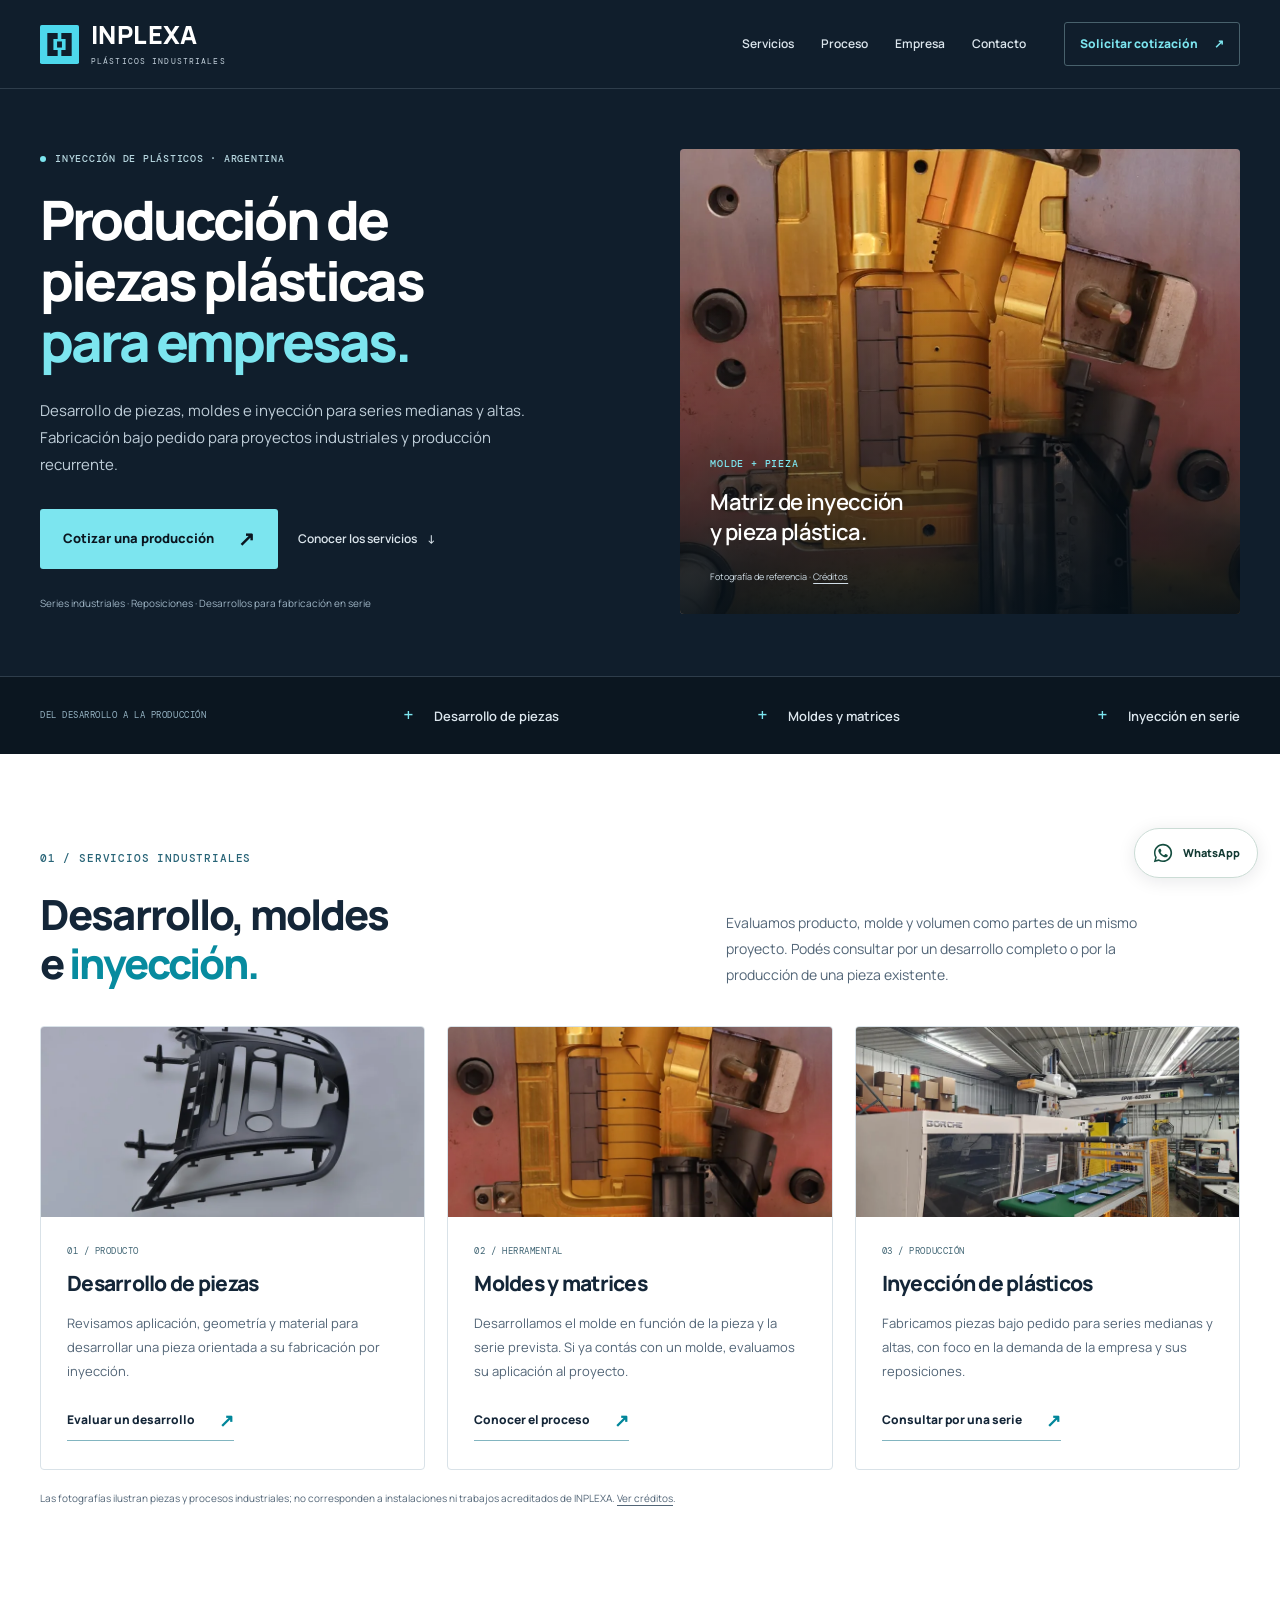
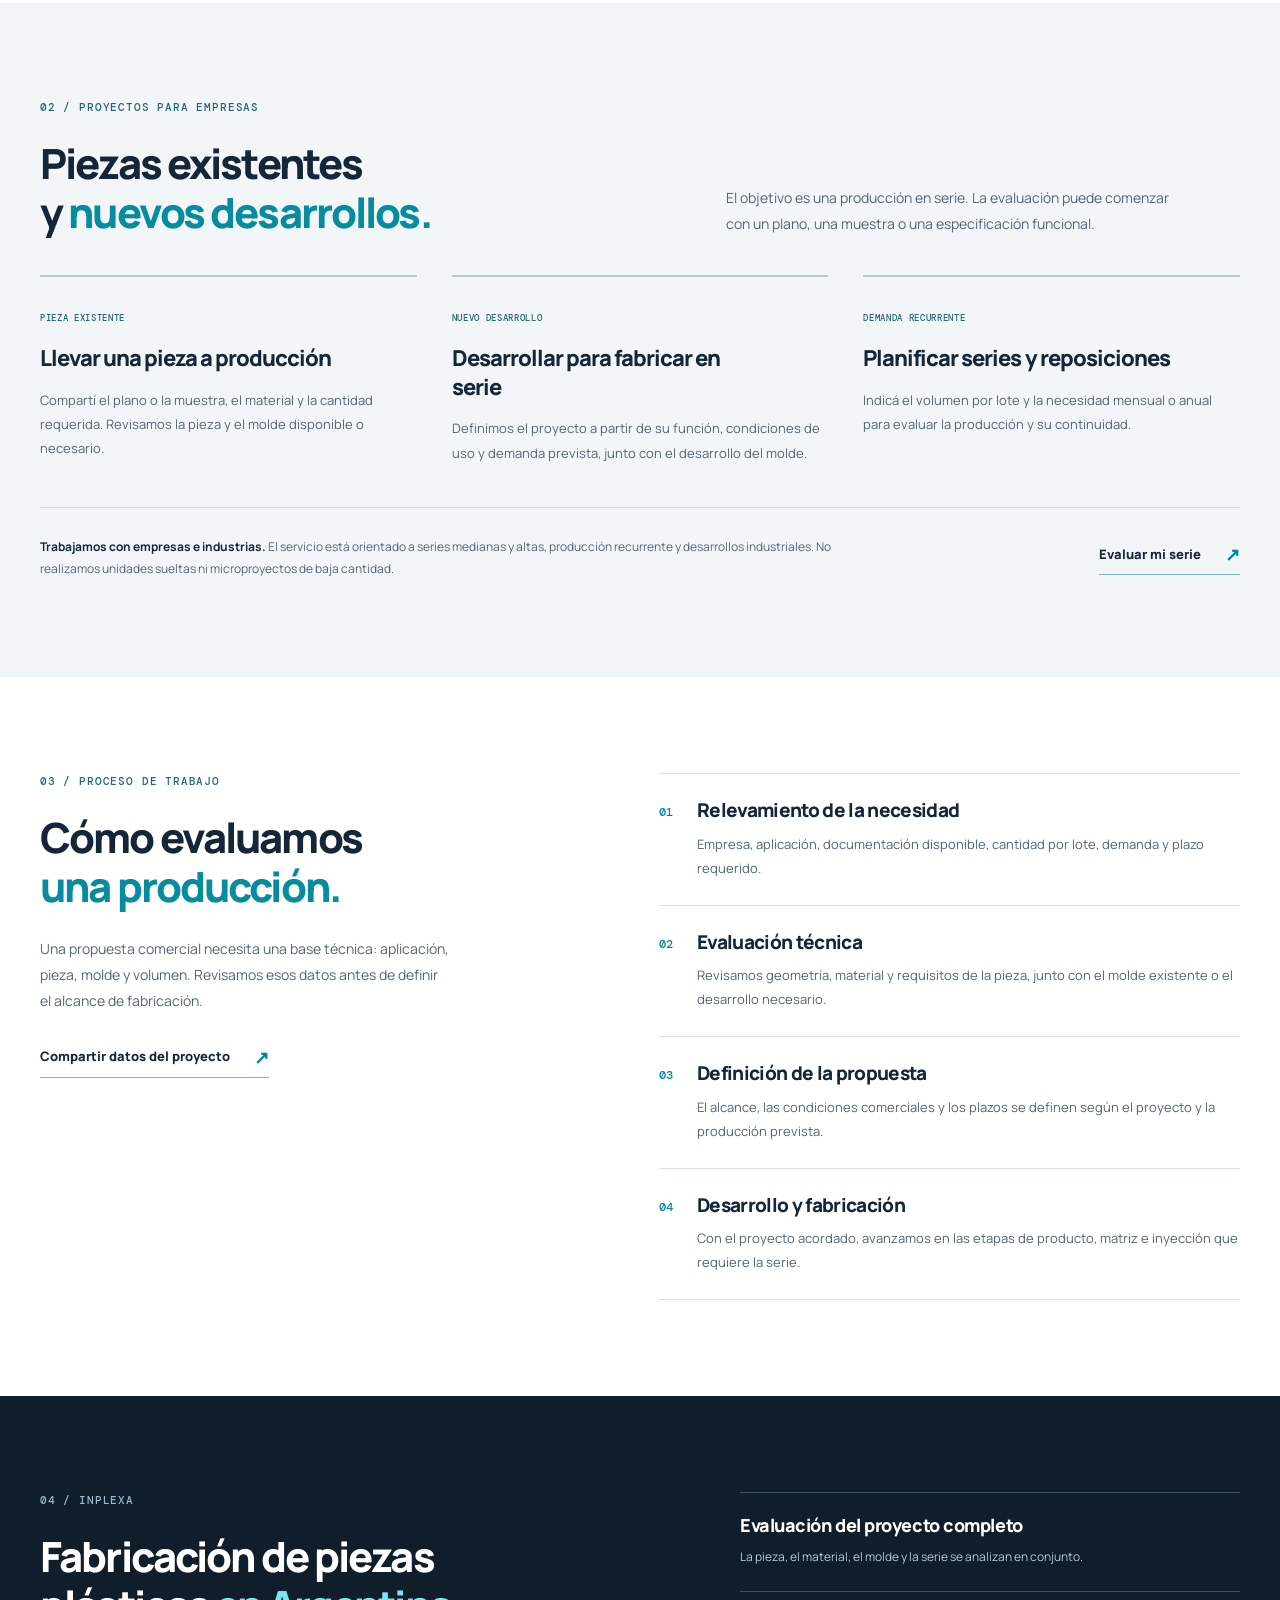
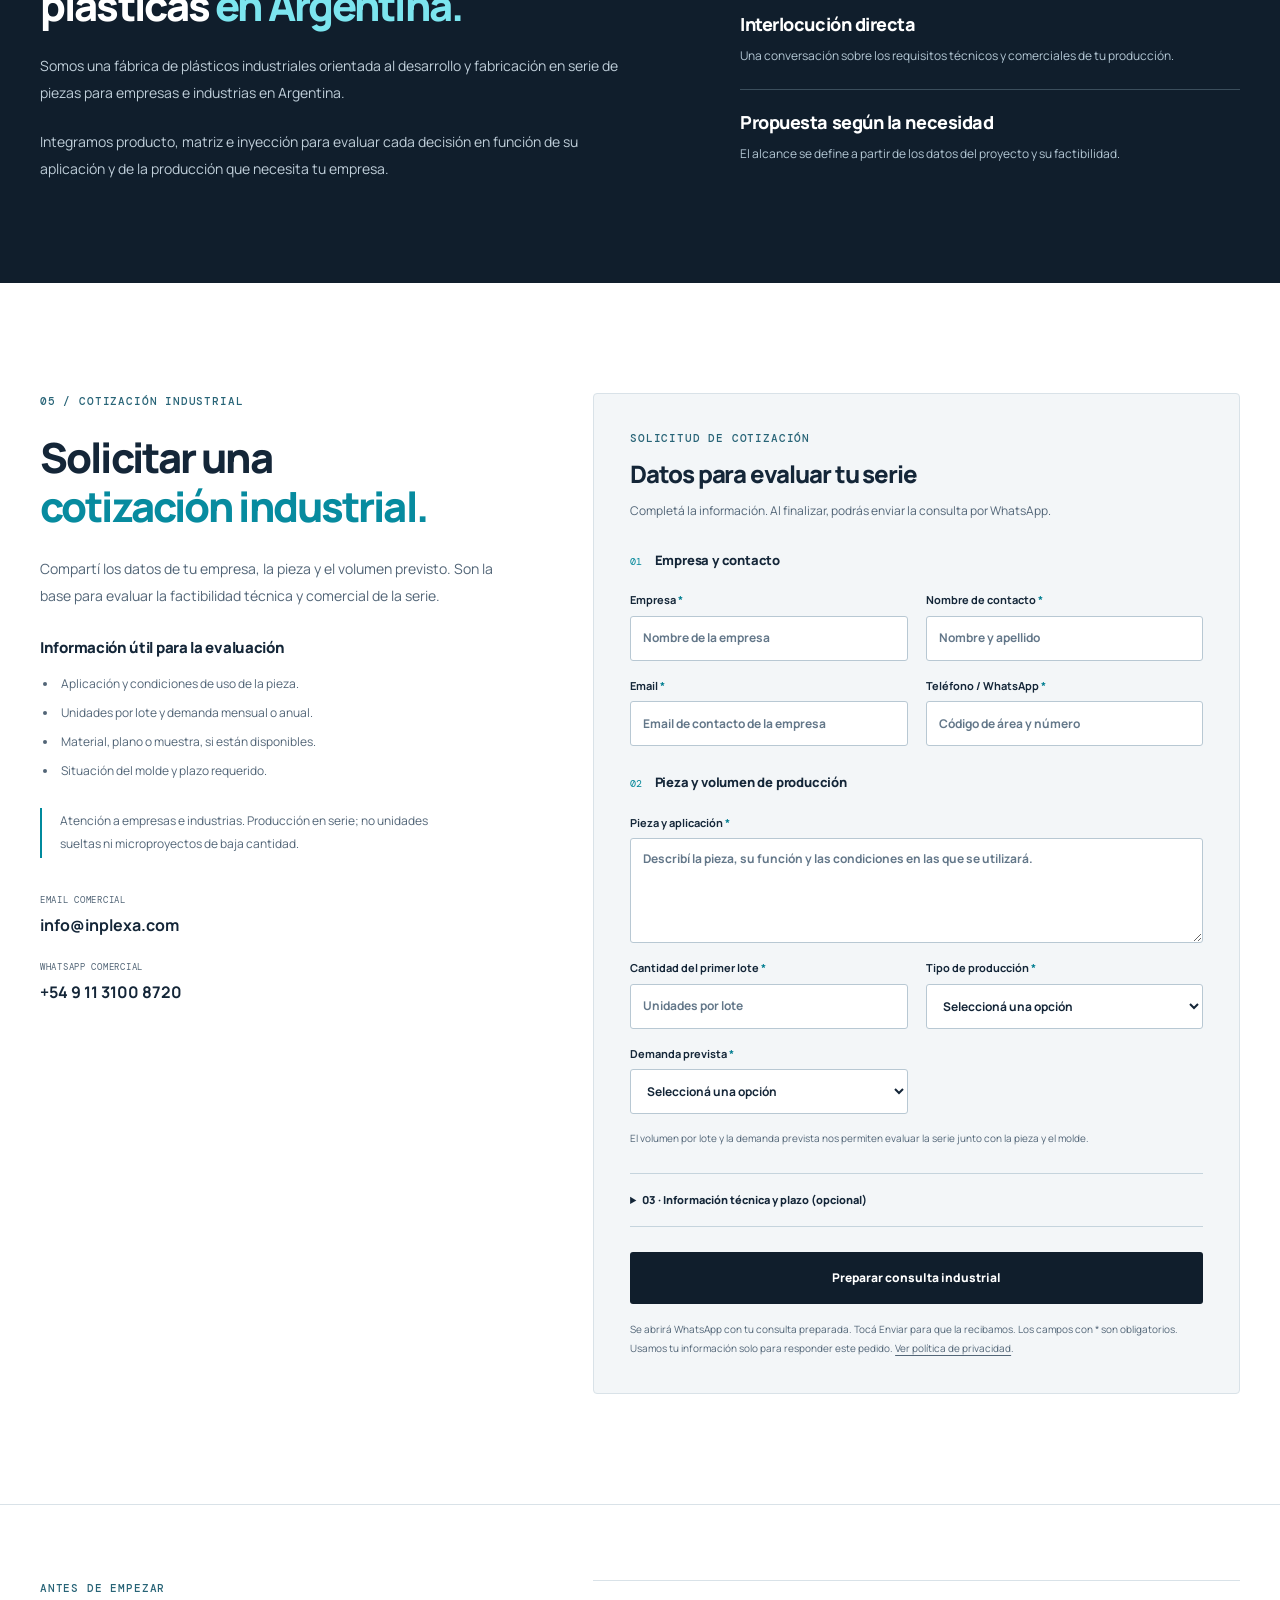
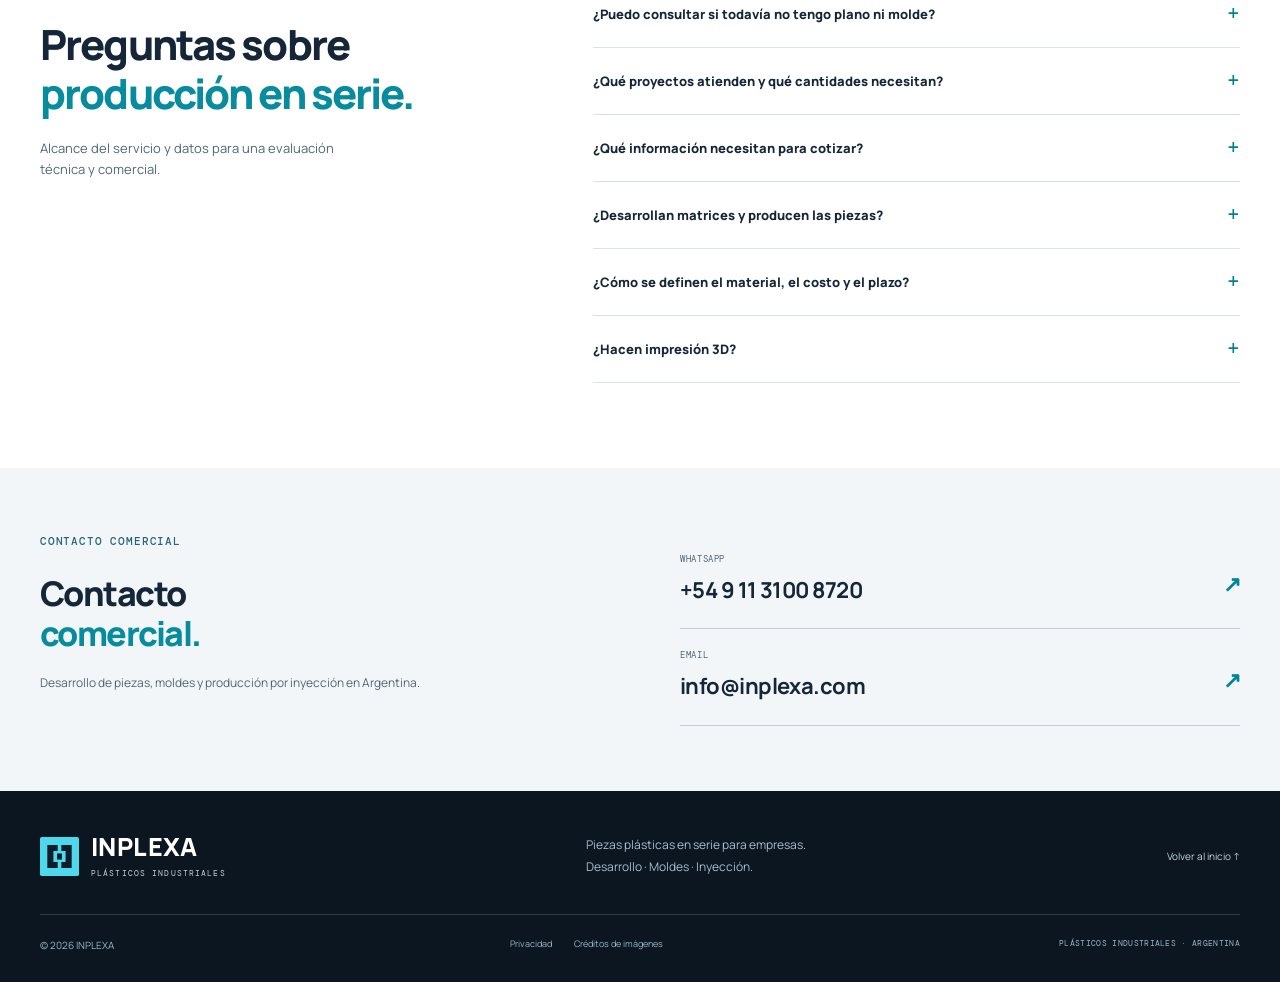
==== commit e960d86d: "Redesign INPLEXA for industrial procurement and series production" ====
--- a/index.html
+++ b/index.html
@@ -9,42 +9,51 @@
 <meta property="og:type" content="website"><meta property="og:locale" content="es_AR"><meta property="og:title" content="INPLEXA · Producción plástica en serie para empresas"><meta property="og:description" content="Piezas plásticas industriales en serie. Desarrollo de producto, moldes e inyección para empresas con demanda recurrente en Argentina."><meta property="og:url" content="https://inplexa.com/">
 <link rel="preconnect" href="https://fonts.googleapis.com"><link rel="preconnect" href="https://fonts.gstatic.com" crossorigin>
 <link href="https://fonts.googleapis.com/css2?family=DM+Mono:wght@400;500&family=Manrope:wght@400;500;600;700;800&display=swap" rel="stylesheet">
-<link rel="stylesheet" href="/v2.css?v=20260918c"><link rel="stylesheet" href="/web-polish.css?v=20260921"><link rel="stylesheet" href="/industrial.css?v=20261003b"><link rel="icon" type="image/svg+xml" href="/assets/inplexa-mark-v2.svg">
+<link rel="stylesheet" href="/corporate.css?v=20261003"><link rel="icon" type="image/svg+xml" href="/assets/inplexa-mark-v2.svg">
   <script async src="https://www.googletagmanager.com/gtag/js?id=AW-18452248601"></script>
   <script>window.dataLayer=window.dataLayer||[];function gtag(){dataLayer.push(arguments)}gtag('js',new Date());gtag('config','AW-18452248601');gtag('config','G-6NSYC7V5YL');</script>
-<script type="application/ld+json">{"@context":"https://schema.org","@graph":[{"@type":"Organization","@id":"https://inplexa.com/#empresa","name":"INPLEXA","url":"https://inplexa.com/","logo":"https://inplexa.com/assets/inplexa-mark-v2.svg","description":"Fábrica de plásticos industriales para empresas e industrias en Argentina. Desarrollo de piezas, moldes y producción por inyección.","email":"info@inplexa.com","telephone":"+54 9 11 3100 8720","areaServed":{"@type":"Country","name":"Argentina"},"contactPoint":{"@type":"ContactPoint","telephone":"+54 9 11 3100 8720","email":"info@inplexa.com","contactType":"sales","availableLanguage":"Spanish"}},{"@type":"WebSite","@id":"https://inplexa.com/#website","url":"https://inplexa.com/","name":"INPLEXA","inLanguage":"es-AR","publisher":{"@id":"https://inplexa.com/#empresa"}},{"@type":"Service","name":"Desarrollo de piezas plásticas a medida","provider":{"@id":"https://inplexa.com/#empresa"},"areaServed":{"@type":"Country","name":"Argentina"}},{"@type":"Service","name":"Diseño y desarrollo de moldes y matrices","provider":{"@id":"https://inplexa.com/#empresa"},"areaServed":{"@type":"Country","name":"Argentina"}},{"@type":"Service","name":"Fabricación de piezas plásticas por inyección","provider":{"@id":"https://inplexa.com/#empresa"},"areaServed":{"@type":"Country","name":"Argentina"}},{"@type":"FAQPage","mainEntity":[{"@type":"Question","name":"¿Puedo consultar si todavía no tengo plano ni molde?","acceptedAnswer":{"@type":"Answer","text":"Sí, si el objetivo es una producción industrial en serie. Podés partir de una idea, un boceto o una muestra; necesitamos conocer la empresa, la aplicación y el volumen previsto para evaluar el desarrollo de la pieza y del molde."}},{"@type":"Question","name":"¿Qué proyectos atienden y qué cantidades necesitan?","acceptedAnswer":{"@type":"Answer","text":"Trabajamos con empresas e industrias que necesitan series medianas y altas, reposiciones o desarrollos para producción recurrente. No realizamos unidades sueltas ni microproyectos de baja cantidad. Evaluamos el volumen por lote y anual junto con la pieza, el material y la inversión en molde; no hay una cantidad mínima única para todos los proyectos."}},{"@type":"Question","name":"¿Qué información necesitan para cotizar?","acceptedAnswer":{"@type":"Answer","text":"Indicá empresa, pieza y aplicación, cantidad del primer lote, demanda mensual o anual, recurrencia y plazo. Compartí el material y si tenés plano, muestra o molde; también podemos asesorarte en un desarrollo para serie futura."}},{"@type":"Question","name":"¿Desarrollan matrices y producen las piezas?","acceptedAnswer":{"@type":"Answer","text":"Sí. El servicio integra desarrollo del producto, diseño y desarrollo del molde o matriz, y fabricación de piezas plásticas por inyección. También podés consultar por producción de una pieza ya desarrollada."}},{"@type":"Question","name":"¿Cómo se definen el material, el costo y el plazo?","acceptedAnswer":{"@type":"Answer","text":"Se evalúan según el uso de la pieza, su geometría, las condiciones de trabajo, el molde y la producción prevista. La propuesta se prepara después de revisar el proyecto; no hay un precio o plazo único para todos los desarrollos."}},{"@type":"Question","name":"¿Hacen impresión 3D?","acceptedAnswer":{"@type":"Answer","text":"No. Nuestro servicio se enfoca en el desarrollo de productos, moldes y fabricación de piezas plásticas por inyección."}}]}]}</script>
+<script type="application/ld+json">{"@context":"https://schema.org","@graph":[{"@type":"Organization","@id":"https://inplexa.com/#empresa","name":"INPLEXA","url":"https://inplexa.com/","logo":"https://inplexa.com/assets/inplexa-mark-v2.svg","description":"Fábrica de plásticos industriales para empresas e industrias en Argentina. Desarrollo de piezas, moldes y producción por inyección.","email":"info@inplexa.com","telephone":"+54 9 11 3100 8720","areaServed":{"@type":"Country","name":"Argentina"},"contactPoint":{"@type":"ContactPoint","telephone":"+54 9 11 3100 8720","email":"info@inplexa.com","contactType":"sales","availableLanguage":"Spanish"}},{"@type":"WebSite","@id":"https://inplexa.com/#website","url":"https://inplexa.com/","name":"INPLEXA","inLanguage":"es-AR","publisher":{"@id":"https://inplexa.com/#empresa"}},{"@type":"Service","name":"Desarrollo de piezas plásticas a medida","provider":{"@id":"https://inplexa.com/#empresa"},"areaServed":{"@type":"Country","name":"Argentina"}},{"@type":"Service","name":"Diseño y desarrollo de moldes y matrices","provider":{"@id":"https://inplexa.com/#empresa"},"areaServed":{"@type":"Country","name":"Argentina"}},{"@type":"Service","name":"Fabricación de piezas plásticas por inyección","provider":{"@id":"https://inplexa.com/#empresa"},"areaServed":{"@type":"Country","name":"Argentina"}},{"@type":"FAQPage","mainEntity":[{"@type":"Question","name":"¿Puedo consultar si todavía no tengo plano ni molde?","acceptedAnswer":{"@type":"Answer","text":"Sí, si el objetivo es una producción industrial en serie. Podés partir de una idea, un boceto o una muestra; necesitamos conocer la empresa, la aplicación y el volumen previsto para evaluar el desarrollo de la pieza y del molde."}},{"@type":"Question","name":"¿Qué proyectos atienden y qué cantidades necesitan?","acceptedAnswer":{"@type":"Answer","text":"Trabajamos con empresas e industrias que necesitan series medianas y altas, reposiciones o desarrollos para producción recurrente. No realizamos unidades sueltas ni microproyectos de baja cantidad. Evaluamos el volumen por lote y anual junto con la pieza, el material y la inversión en molde; compartí esos datos para evaluar la factibilidad de tu serie."}},{"@type":"Question","name":"¿Qué información necesitan para cotizar?","acceptedAnswer":{"@type":"Answer","text":"Indicá empresa, pieza y aplicación, cantidad del primer lote, demanda mensual o anual, recurrencia y plazo. Compartí el material y si tenés plano, muestra o molde; también podemos asesorarte en un desarrollo para serie futura."}},{"@type":"Question","name":"¿Desarrollan matrices y producen las piezas?","acceptedAnswer":{"@type":"Answer","text":"Sí. El servicio integra desarrollo del producto, diseño y desarrollo del molde o matriz, y fabricación de piezas plásticas por inyección. También podés consultar por producción de una pieza ya desarrollada."}},{"@type":"Question","name":"¿Cómo se definen el material, el costo y el plazo?","acceptedAnswer":{"@type":"Answer","text":"Se evalúan según el uso de la pieza, su geometría, las condiciones de trabajo, el molde y la producción prevista. La propuesta se prepara después de revisar el proyecto; no hay un precio o plazo único para todos los desarrollos."}},{"@type":"Question","name":"¿Hacen impresión 3D?","acceptedAnswer":{"@type":"Answer","text":"No. Nuestro servicio se enfoca en el desarrollo de productos, moldes y fabricación de piezas plásticas por inyección."}}]}]}</script>
 </head>
 <body>
-<a class="skip-link" href="#contenido">Ir al contenido</a><div class="scroll-progress" aria-hidden="true"><i></i></div>
-<header class="topbar"><div class="header-inner"><a class="brand" href="#inicio" aria-label="INPLEXA, inicio"><img src="/assets/inplexa-mark-v2.svg" width="42" height="42" alt=""><span>INPLEXA<small>PLÁSTICOS INDUSTRIALES</small></span></a><nav aria-label="Navegación principal" id="main-nav"><a href="#servicios">Qué hacemos</a><a href="#proceso">Cómo trabajamos</a><a href="#empresa">INPLEXA</a><a href="#contacto">Contacto</a></nav><a class="header-cta" href="#cotizar">Cotización industrial</a><button class="motion-toggle" type="button" aria-label="Pausar animaciones" aria-pressed="false"><span aria-hidden="true">Ⅱ</span></button><button class="menu-toggle" aria-expanded="false" aria-controls="main-nav" aria-label="Abrir menú"><span></span><span></span></button></div></header>
+<a class="skip-link" href="#contenido">Ir al contenido</a>
+<header class="topbar"><div class="header-inner"><a class="brand" href="#inicio" aria-label="INPLEXA, inicio"><img src="/assets/inplexa-mark-v2.svg" width="42" height="42" alt=""><span>INPLEXA<small>PLÁSTICOS INDUSTRIALES</small></span></a><nav aria-label="Navegación principal" id="main-nav"><a href="#servicios">Servicios</a><a href="#proceso">Proceso</a><a href="#empresa">Empresa</a><a href="#contacto">Contacto</a></nav><a class="header-cta" href="#cotizar">Solicitar cotización <span aria-hidden="true">↗</span></a><button class="menu-toggle" type="button" aria-expanded="false" aria-controls="main-nav" aria-label="Abrir menú"><span></span><span></span></button></div></header>
 <main id="contenido">
-<section class="hero" id="inicio">
-<div class="hero-copy"><p class="eyebrow"><i></i> FÁBRICA DE PLÁSTICOS POR INYECCIÓN</p><h1>Fabricación de<br><em>piezas plásticas en serie<br>para empresas.</em></h1><p class="intro">Desarrollo de piezas, moldes y producción por inyección para empresas e industrias. Evaluamos series medianas y altas, reposiciones y proyectos con demanda recurrente.</p><div class="hero-actions"><a class="button primary" href="#cotizar">Cotizar mi serie</a><a class="button outline" href="#cotizar">Evaluar mi producción</a></div><p class="hero-note">Empresas e industrias · Series medianas y altas · Argentina</p><div class="hero-bottom"><span>DISEÑO + MATRIZ + INYECCIÓN</span><a href="#servicios" aria-label="Explorar nuestros servicios">EXPLORAR</a></div></div>
-<div class="hero-visual" data-hero-slideshow aria-roledescription="carrusel" aria-label="Presentación del proceso de fabricación"><div class="hero-shots"><figure class="hero-shot is-active" data-hero-shot><img class="hero-photo" src="/assets/planta-inyeccion-1600.webp" srcset="/assets/planta-inyeccion-800.webp 800w, /assets/planta-inyeccion-1600.webp 1600w" sizes="(max-width: 760px) 100vw, 55vw" width="1600" height="1000" alt="Vista de máquinas inyectoras en una planta industrial. Fotografía de referencia." fetchpriority="high" decoding="async"><figcaption><span>01 / INYECCIÓN INDUSTRIAL</span><p>Las ideas toman forma.<br>Las piezas, una función.</p></figcaption></figure><figure class="hero-shot" data-hero-shot aria-hidden="true"><img class="hero-photo" src="/assets/inyeccion-automatizada-1600.webp" srcset="/assets/inyeccion-automatizada-800.webp 800w, /assets/inyeccion-automatizada-1600.webp 1600w" sizes="(max-width: 760px) 100vw, 55vw" width="1600" height="1000" alt="Máquina inyectora con extracción automatizada. Fotografía de referencia." loading="lazy" decoding="async"><figcaption><span>02 / PRODUCCIÓN CONTROLADA</span><p>Precisión en el proceso.<br>Continuidad en cada serie.</p></figcaption></figure><figure class="hero-shot" data-hero-shot aria-hidden="true"><img class="hero-photo" src="/assets/matriz-y-pieza-1600.webp" srcset="/assets/matriz-y-pieza-800.webp 800w, /assets/matriz-y-pieza-1600.webp 1600w" sizes="(max-width: 760px) 100vw, 55vw" width="1600" height="1000" alt="Matriz de inyección con la pieza plástica fabricada. Fotografía de referencia." loading="lazy" decoding="async"><figcaption><span>03 / MATRIZ + PIEZA</span><p>Del diseño al molde.<br>Del molde a la producción.</p></figcaption></figure></div><div class="hero-photo-shade"></div><div class="visual-label"><span><i></i> DEL DESARROLLO A LA PRODUCCIÓN</span><span data-hero-count>INP / 01</span></div><small class="hero-reference">Fotografías de referencia del proceso industrial</small><div class="hero-dots" aria-label="Seleccionar fotografía"><button class="is-active" data-hero-dot aria-label="Ver fotografía 1" aria-current="true"></button><button data-hero-dot aria-label="Ver fotografía 2"></button><button data-hero-dot aria-label="Ver fotografía 3"></button></div><div class="corner-mark" aria-hidden="true">+</div></div>
-</section>
-<div class="capability-band" aria-label="Proceso integral de INPLEXA"><div class="capability-track"><div class="capability-set"><span>UN PROCESO INTEGRAL</span><p>Desarrollo de producto</p><p>Moldes y matrices</p><p>Producción por inyección</p></div><div class="capability-set" aria-hidden="true"><span>UN PROCESO INTEGRAL</span><p>Desarrollo de producto</p><p>Moldes y matrices</p><p>Producción por inyección</p></div></div></div>
-<section class="services section" id="servicios"><div class="section-heading reveal"><p class="eyebrow">01 / QUÉ HACEMOS</p><h2>De lo que imaginás<br>a lo que <em>necesitás fabricar.</em></h2><p>Unimos desarrollo y fabricación para resolver cada etapa de tu proyecto plástico.</p></div><div class="service-grid">
-<article class="service-card reveal"><div class="card-image"><img class="" src="/assets/pieza-plastica-1600.webp" srcset="/assets/pieza-plastica-800.webp 800w, /assets/pieza-plastica-1600.webp 1600w" sizes="(max-width: 760px) 100vw, 55vw" width="1600" height="1000" alt="Carcasa plástica fabricada por inyección, imagen de referencia." loading="lazy" decoding="async"><span>01</span></div><div class="card-copy"><h3>Desarrollo de piezas</h3><p>Convertimos una necesidad en un producto fabricable. Definimos geometría, material y funcionalidad según la aplicación.</p><a href="#desarrollo">De la idea al producto</a></div></article>
-<article class="service-card reveal"><div class="card-image mold-photo"><img class="" src="/assets/matriz-y-pieza-1600.webp" srcset="/assets/matriz-y-pieza-800.webp 800w, /assets/matriz-y-pieza-1600.webp 1600w" sizes="(max-width: 760px) 100vw, 55vw" width="1600" height="1000" alt="Matriz de inyección y pieza plástica correspondiente, imagen de referencia." loading="lazy" decoding="async"><span>02</span></div><div class="card-copy"><h3>Moldes y matrices</h3><p>Desarrollamos el molde que necesita tu pieza, pensando en su fabricación y en la continuidad de la producción.</p><a href="#proceso">Conocé el proceso</a></div></article>
-<article class="service-card reveal"><div class="card-image"><img class="" src="/assets/inyeccion-automatizada-1600.webp" srcset="/assets/inyeccion-automatizada-800.webp 800w, /assets/inyeccion-automatizada-1600.webp 1600w" sizes="(max-width: 760px) 100vw, 55vw" width="1600" height="1000" alt="Inyectora con brazo robótico y piezas plásticas sobre cinta, imagen de referencia." loading="lazy" decoding="async"><span>03</span></div><div class="card-copy"><h3>Inyección de plásticos</h3><p>Llevamos el producto a producción. Fabricamos piezas bajo pedido y damos continuidad a series y reposiciones.</p><a href="#cotizar">Consultar por producción</a></div></article></div><p class="image-note">Fotografías de referencia de piezas, moldes y procesos. <a href="/creditos.html">Ver créditos</a>.</p></section>
-<section class="development section" id="desarrollo"><div class="development-heading reveal"><p class="eyebrow">DESARROLLAR ES RESOLVER</p><h2>No necesitás llegar<br>con todo <em>resuelto.</em></h2></div><div class="development-body reveal"><p class="large-copy">Una pieza industrial. Una reposición periódica. Un desarrollo para producir en serie.</p><p>Contanos qué tiene que hacer tu pieza y qué volumen necesita tu empresa. Evaluamos uso, forma, material, molde y demanda prevista para llevarla a producción en serie.</p><div class="starting-points"><span>Una idea</span><span>Un plano</span><span>Una muestra</span></div><a class="text-link" href="#cotizar">Evaluar un desarrollo industrial</a></div></section>
-<section class="process section" id="proceso"><div class="process-visual reveal"><img class="" src="/assets/matriz-y-pieza-1600.webp" srcset="/assets/matriz-y-pieza-800.webp 800w, /assets/matriz-y-pieza-1600.webp 1600w" sizes="(max-width: 760px) 100vw, 55vw" width="1600" height="1000" alt="Detalle fotográfico de una matriz metálica con su pieza inyectada. Imagen de referencia." loading="lazy" decoding="async"><div class="process-photo-label"><span>DEL MOLDE A LA PIEZA</span><small>Imagen de referencia</small></div></div><div class="process-content"><p class="eyebrow">02 / CÓMO TRABAJAMOS</p><h2>Una idea clara.<br>Un proceso <em>completo.</em></h2><ol class="steps"><li class="reveal"><span>01</span><div><h3>Entendemos tu proyecto</h3><p>Revisamos la idea, el plano o la muestra y la función que debe cumplir la pieza.</p></div></li><li class="reveal"><span>02</span><div><h3>Desarrollamos el producto</h3><p>Definimos diseño y material según la aplicación y las necesidades de fabricación.</p></div></li><li class="reveal"><span>03</span><div><h3>Resolvemos la matriz</h3><p>Desarrollamos el molde necesario para convertir ese diseño en una pieza reproducible.</p></div></li><li class="reveal"><span>04</span><div><h3>Producimos tu serie</h3><p>Llevamos la pieza a producción y acompañamos su continuidad.</p></div></li></ol></div></section>
-<section class="company section" id="empresa"><div class="company-top reveal"><p class="eyebrow">03 / SOMOS INPLEXA</p><h2>Tu proyecto necesita<br>un <em>socio industrial.</em></h2><div><p>Somos una fábrica de plásticos industriales orientada al desarrollo y fabricación en serie de piezas para empresas e industrias en Argentina.</p><p>Integramos producto, matriz e inyección para que puedas avanzar desde el concepto hasta la fabricación, con una conversación directa sobre lo que necesitás.</p></div></div><div class="factory-slider" aria-roledescription="carrusel" aria-label="Referencias del proceso de fabricación"><div class="factory-slide is-active" data-slide><img class="" src="/assets/inyeccion-automatizada-1600.webp" srcset="/assets/inyeccion-automatizada-800.webp 800w, /assets/inyeccion-automatizada-1600.webp 1600w" sizes="(max-width: 760px) 100vw, 55vw" width="1600" height="1000" alt="Máquina inyectora con extracción automatizada y producción de piezas. Fotografía de referencia." loading="lazy" decoding="async"><div><span>01 / PRODUCCIÓN</span><h3>Dar forma. Repetir. Producir.</h3></div></div><div class="factory-slide" data-slide aria-hidden="true"><img class="" src="/assets/planta-inyeccion-1600.webp" srcset="/assets/planta-inyeccion-800.webp 800w, /assets/planta-inyeccion-1600.webp 1600w" sizes="(max-width: 760px) 100vw, 55vw" width="1600" height="1000" alt="Línea de máquinas de inyección de plástico. Fotografía de referencia." loading="lazy" decoding="async"><div><span>02 / INYECCIÓN</span><h3>El proceso detrás de cada pieza.</h3></div></div><div class="factory-slide" data-slide aria-hidden="true"><img class="" src="/assets/pieza-plastica-1600.webp" srcset="/assets/pieza-plastica-800.webp 800w, /assets/pieza-plastica-1600.webp 1600w" sizes="(max-width: 760px) 100vw, 55vw" width="1600" height="1000" alt="Pieza plástica moldeada por inyección. Fotografía de referencia." loading="lazy" decoding="async"><div><span>03 / PRODUCTO</span><h3>Diseño que cumple una función.</h3></div></div><div class="slider-controls"><p>FOTOGRAFÍAS DE REFERENCIA</p><div><button data-prev aria-label="Foto anterior">Anterior</button><span id="slide-count" aria-live="polite">01 / 03</span><button data-next aria-label="Foto siguiente">Siguiente</button><button data-pause aria-label="Pausar presentación" aria-pressed="false">Ⅱ</button></div></div></div></section>
-<section class="trust section" aria-labelledby="trust-title"><div class="trust-heading"><p class="eyebrow">UNA BASE CLARA PARA AVANZAR</p><h2 id="trust-title">Qué podés esperar<br>al trabajar con <em>INPLEXA.</em></h2></div><div class="trust-grid"><article><span>01</span><h3>Una conversación directa</h3><p>Hablás con nosotros sobre la pieza, su función y el punto de partida de tu proyecto.</p></article><article><span>02</span><h3>Un proceso integrado</h3><p>Producto, molde y producción se evalúan como partes del mismo desarrollo.</p></article><article><span>03</span><h3>Una propuesta para tu caso</h3><p>La cotización se prepara después de entender la aplicación y las necesidades de fabricación.</p></article></div><p class="trust-note">¿Ya trabajaste con INPLEXA? Tu experiencia real puede formar parte de esta sección con tu autorización.</p></section>
-<section class="quote section" id="cotizar"><div class="quote-copy reveal"><p class="eyebrow"><i></i> COTIZACIÓN PARA EMPRESAS</p><h2>Contanos qué<br>querés <em>fabricar.</em></h2><p>Compartí la pieza, cantidad por lote y demanda de tu empresa. Evaluamos la factibilidad técnica, el molde y la producción prevista.</p><div class="quote-contact"><a data-whatsapp href="https://wa.me/5491131008720"><span>WHATSAPP DIRECTO</span>+54 9 11 3100 8720</a><a href="mailto:info@inplexa.com"><span>EMAIL COMERCIAL</span>info@inplexa.com</a></div><p class="industrial-filter">Nuestro servicio está orientado a producción industrial en serie. No realizamos unidades sueltas ni microproyectos de baja cantidad.</p><p class="quote-footnote">Desarrollo de producto · Moldes · Inyección</p></div><div class="form-panel"><div class="form-heading"><span>SOLICITUD DE COTIZACIÓN INDUSTRIAL</span></div><h3>Evaluemos tu producción.</h3><p class="form-intro">Completá los datos de tu empresa y serie. Después podrás enviarlos por WhatsApp.</p><form id="quoteForm">
+<section class="hero" id="inicio"><div class="hero-inner">
+<div class="hero-copy"><p class="eyebrow"><span class="status-dot" aria-hidden="true"></span> INYECCIÓN DE PLÁSTICOS · ARGENTINA</p><h1>Producción de<br>piezas plásticas<br><em>para empresas.</em></h1><p class="intro">Desarrollo de piezas, moldes e inyección para series medianas y altas. Fabricación bajo pedido para proyectos industriales y producción recurrente.</p><div class="hero-actions"><a class="button primary" href="#cotizar">Cotizar una producción <span aria-hidden="true">↗</span></a><a class="hero-secondary" href="#servicios">Conocer los servicios <span aria-hidden="true">↓</span></a></div><p class="hero-note">Series industriales · Reposiciones · Desarrollos para fabricación en serie</p></div>
+<figure class="hero-visual"><img src="/assets/matriz-y-pieza-1600.webp" srcset="/assets/matriz-y-pieza-800.webp 800w, /assets/matriz-y-pieza-1600.webp 1600w" sizes="(max-width: 760px) 100vw, 50vw" width="1600" height="1000" alt="Molde metálico de inyección y pieza plástica. Fotografía de referencia del proceso." fetchpriority="high" decoding="async"><figcaption><span>MOLDE + PIEZA</span><p>Matriz de inyección<br>y pieza plástica.</p><small>Fotografía de referencia · <a href="/creditos.html">Créditos</a></small></figcaption></figure>
+</div></section>
+<div class="capability-band"><div class="capability-inner"><span>DEL DESARROLLO A LA PRODUCCIÓN</span><p>Desarrollo de piezas</p><p>Moldes y matrices</p><p>Inyección en serie</p></div></div>
+<section class="services section" id="servicios"><div class="section-heading"><div><p class="eyebrow">01 / SERVICIOS INDUSTRIALES</p><h2>Desarrollo, moldes<br>e <em>inyección.</em></h2></div><p>Evaluamos producto, molde y volumen como partes de un mismo proyecto. Podés consultar por un desarrollo completo o por la producción de una pieza existente.</p></div><div class="service-grid">
+<article class="service-card"><div class="card-image"><img src="/assets/pieza-plastica-800.webp" width="1600" height="1000" alt="Pieza plástica moldeada por inyección. Fotografía de referencia." loading="lazy" decoding="async"></div><div class="card-copy"><span class="card-index">01 / PRODUCTO</span><h3>Desarrollo de piezas</h3><p>Revisamos aplicación, geometría y material para desarrollar una pieza orientada a su fabricación por inyección.</p><a class="text-link" href="#desarrollo">Evaluar un desarrollo <span aria-hidden="true">↗</span></a></div></article>
+<article class="service-card"><div class="card-image"><img src="/assets/matriz-y-pieza-800.webp" width="1600" height="1000" alt="Molde de inyección y pieza correspondiente. Fotografía de referencia." loading="lazy" decoding="async"></div><div class="card-copy"><span class="card-index">02 / HERRAMENTAL</span><h3>Moldes y matrices</h3><p>Desarrollamos el molde en función de la pieza y la serie prevista. Si ya contás con un molde, evaluamos su aplicación al proyecto.</p><a class="text-link" href="#proceso">Conocer el proceso <span aria-hidden="true">↗</span></a></div></article>
+<article class="service-card"><div class="card-image"><img src="/assets/inyeccion-automatizada-800.webp" width="1600" height="1000" alt="Máquina inyectora con extracción automatizada. Fotografía de referencia." loading="lazy" decoding="async"></div><div class="card-copy"><span class="card-index">03 / PRODUCCIÓN</span><h3>Inyección de plásticos</h3><p>Fabricamos piezas bajo pedido para series medianas y altas, con foco en la demanda de la empresa y sus reposiciones.</p><a class="text-link" href="#cotizar">Consultar por una serie <span aria-hidden="true">↗</span></a></div></article>
+</div><p class="image-note">Las fotografías ilustran piezas y procesos industriales; no corresponden a instalaciones ni trabajos acreditados de INPLEXA. <a href="/creditos.html">Ver créditos</a>.</p></section>
+<section class="development section" id="desarrollo"><div class="section-heading"><div><p class="eyebrow">02 / PROYECTOS PARA EMPRESAS</p><h2>Piezas existentes<br>y <em>nuevos desarrollos.</em></h2></div><p>El objetivo es una producción en serie. La evaluación puede comenzar con un plano, una muestra o una especificación funcional.</p></div><div class="project-grid">
+<article><span class="project-tag">PIEZA EXISTENTE</span><h3>Llevar una pieza a producción</h3><p>Compartí el plano o la muestra, el material y la cantidad requerida. Revisamos la pieza y el molde disponible o necesario.</p></article>
+<article><span class="project-tag">NUEVO DESARROLLO</span><h3>Desarrollar para fabricar en serie</h3><p>Definimos el proyecto a partir de su función, condiciones de uso y demanda prevista, junto con el desarrollo del molde.</p></article>
+<article><span class="project-tag">DEMANDA RECURRENTE</span><h3>Planificar series y reposiciones</h3><p>Indicá el volumen por lote y la necesidad mensual o anual para evaluar la producción y su continuidad.</p></article>
+</div><div class="fit-note"><p><strong>Trabajamos con empresas e industrias.</strong> El servicio está orientado a series medianas y altas, producción recurrente y desarrollos industriales. No realizamos unidades sueltas ni microproyectos de baja cantidad.</p><a class="text-link" href="#cotizar">Evaluar mi serie <span aria-hidden="true">↗</span></a></div></section>
+<section class="process section" id="proceso"><div class="process-heading"><p class="eyebrow">03 / PROCESO DE TRABAJO</p><h2>Cómo evaluamos<br><em>una producción.</em></h2><p>Una propuesta comercial necesita una base técnica: aplicación, pieza, molde y volumen. Revisamos esos datos antes de definir el alcance de fabricación.</p><a class="text-link" href="#cotizar">Compartir datos del proyecto <span aria-hidden="true">↗</span></a></div><ol class="steps">
+<li><span>01</span><div><h3>Relevamiento de la necesidad</h3><p>Empresa, aplicación, documentación disponible, cantidad por lote, demanda y plazo requerido.</p></div></li>
+<li><span>02</span><div><h3>Evaluación técnica</h3><p>Revisamos geometría, material y requisitos de la pieza, junto con el molde existente o el desarrollo necesario.</p></div></li>
+<li><span>03</span><div><h3>Definición de la propuesta</h3><p>El alcance, las condiciones comerciales y los plazos se definen según el proyecto y la producción prevista.</p></div></li>
+<li><span>04</span><div><h3>Desarrollo y fabricación</h3><p>Con el proyecto acordado, avanzamos en las etapas de producto, matriz e inyección que requiere la serie.</p></div></li>
+</ol></section>
+<section class="company section" id="empresa"><div class="company-copy"><p class="eyebrow">04 / INPLEXA</p><h2>Fabricación de piezas<br>plásticas <em>en Argentina.</em></h2><p>Somos una fábrica de plásticos industriales orientada al desarrollo y fabricación en serie de piezas para empresas e industrias en Argentina.</p><p>Integramos producto, matriz e inyección para evaluar cada decisión en función de su aplicación y de la producción que necesita tu empresa.</p></div><div class="company-principles"><article><h3>Evaluación del proyecto completo</h3><p>La pieza, el material, el molde y la serie se analizan en conjunto.</p></article><article><h3>Interlocución directa</h3><p>Una conversación sobre los requisitos técnicos y comerciales de tu producción.</p></article><article><h3>Propuesta según la necesidad</h3><p>El alcance se define a partir de los datos del proyecto y su factibilidad.</p></article></div></section>
+<section class="quote section" id="cotizar"><div class="quote-copy"><p class="eyebrow">05 / COTIZACIÓN INDUSTRIAL</p><h2>Solicitar una<br><em>cotización industrial.</em></h2><p>Compartí los datos de tu empresa, la pieza y el volumen previsto. Son la base para evaluar la factibilidad técnica y comercial de la serie.</p><div class="quote-checklist"><h3>Información útil para la evaluación</h3><ul><li>Aplicación y condiciones de uso de la pieza.</li><li>Unidades por lote y demanda mensual o anual.</li><li>Material, plano o muestra, si están disponibles.</li><li>Situación del molde y plazo requerido.</li></ul></div><p class="industrial-filter">Atención a empresas e industrias. Producción en serie; no unidades sueltas ni microproyectos de baja cantidad.</p><div class="quote-contact"><a href="mailto:info@inplexa.com"><span>EMAIL COMERCIAL</span>info@inplexa.com</a><a data-whatsapp href="https://wa.me/5491131008720"><span>WHATSAPP COMERCIAL</span>+54 9 11 3100 8720</a></div></div><div class="form-panel"><p class="eyebrow">SOLICITUD DE COTIZACIÓN</p><h3>Datos para evaluar tu serie</h3><p class="form-intro">Completá la información. Al finalizar, podrás enviar la consulta por WhatsApp.</p><form id="quoteForm">
 <input type="hidden" name="utm_source"><input type="hidden" name="utm_medium"><input type="hidden" name="utm_campaign"><input type="hidden" name="gclid">
-<div class="qualification-grid">
+<fieldset><legend><span>01</span> Empresa y contacto</legend><div class="qualification-grid">
 <label>Empresa <span aria-hidden="true">*</span><input name="empresa" required autocomplete="organization" maxlength="160" placeholder="Nombre de la empresa"></label>
 <label>Nombre de contacto <span aria-hidden="true">*</span><input name="nombre" required autocomplete="name" maxlength="120" placeholder="Nombre y apellido"></label>
-<label>Email <span aria-hidden="true">*</span><input name="email" type="email" required autocomplete="email" maxlength="180" placeholder="Tu email de contacto"></label>
+<label>Email <span aria-hidden="true">*</span><input name="email" type="email" required autocomplete="email" maxlength="180" placeholder="Email de contacto de la empresa"></label>
 <label>Teléfono / WhatsApp <span aria-hidden="true">*</span><input name="telefono" type="tel" required autocomplete="tel" maxlength="40" placeholder="Código de área y número"></label>
-<label class="field-wide">Pieza y aplicación <span aria-hidden="true">*</span><textarea name="consulta" required maxlength="2400" placeholder="Qué pieza necesita tu empresa y para qué se utiliza."></textarea></label>
+</div></fieldset><fieldset><legend><span>02</span> Pieza y volumen de producción</legend><div class="qualification-grid"><label class="field-wide">Pieza y aplicación <span aria-hidden="true">*</span><textarea name="consulta" required maxlength="2400" placeholder="Describí la pieza, su función y las condiciones en las que se utilizará."></textarea></label>
 <label>Cantidad del primer lote <span aria-hidden="true">*</span><input name="cantidad_lote" type="number" min="1" step="1" required inputmode="numeric" placeholder="Unidades por lote"></label>
 <label>Tipo de producción <span aria-hidden="true">*</span><select name="recurrencia" required><option value="">Seleccioná una opción</option><option>Reposición periódica</option><option>Pedido único en serie</option><option>Desarrollo para serie futura</option></select></label>
 <label>Demanda prevista <span aria-hidden="true">*</span><select name="periodo_demanda" id="periodoDemanda" required aria-controls="cantidadDemanda"><option value="">Seleccioná una opción</option><option value="mensual">Mensual</option><option value="anual">Anual</option><option value="a_definir">A definir con evaluación comercial</option></select></label>
 <label id="cantidadDemanda" hidden>Unidades previstas <span aria-hidden="true">*</span><input name="cantidad_demanda" type="number" min="1" step="1" inputmode="numeric" disabled placeholder="Según el período seleccionado"></label>
-</div>
-<details class="technical-details"><summary>Material, documentación y plazo</summary><div class="qualification-grid">
+</div><p class="field-help">El volumen por lote y la demanda prevista nos permiten evaluar la serie junto con la pieza y el molde.</p></fieldset>
+<details class="technical-details"><summary>03 · Información técnica y plazo (opcional)</summary><div class="qualification-grid">
 <label>Material<input name="material" maxlength="120" placeholder="Material o requiere asesoramiento"></label>
 <label>Plano o muestra<select name="documentacion"><option>Requiere desarrollo</option><option>Plano 2D disponible</option><option>Archivo 3D disponible</option><option>Muestra disponible</option></select></label>
 <label>Molde<select name="molde"><option>Requiere evaluación</option><option>Molde existente</option><option>Molde nuevo</option></select></label>
@@ -53,10 +62,10 @@
 <button class="button primary" type="submit">Preparar consulta industrial</button>
 <p class="form-note">Se abrirá WhatsApp con tu consulta preparada. Tocá Enviar para que la recibamos. Los campos con * son obligatorios. Usamos tu información solo para responder este pedido. <a href="/privacy.html">Ver política de privacidad</a>.</p>
 </form></div></section>
-<section class="faq section" id="preguntas"><div><p class="eyebrow">ANTES DE EMPEZAR</p><h2>Preguntas<br><em>concretas.</em></h2><p>Lo que necesitás saber para dar el primer paso.</p></div><div><details><summary>¿Puedo consultar si todavía no tengo plano ni molde?<span aria-hidden="true">+</span></summary><p>Sí, si el objetivo es una producción industrial en serie. Podés partir de una idea, un boceto o una muestra; necesitamos conocer la empresa, la aplicación y el volumen previsto para evaluar el desarrollo de la pieza y del molde.</p></details><details><summary>¿Qué proyectos atienden y qué cantidades necesitan?<span aria-hidden="true">+</span></summary><p>Trabajamos con empresas e industrias que necesitan series medianas y altas, reposiciones o desarrollos para producción recurrente. No realizamos unidades sueltas ni microproyectos de baja cantidad. Evaluamos el volumen por lote y anual junto con la pieza, el material y la inversión en molde; no hay una cantidad mínima única para todos los proyectos.</p></details><details><summary>¿Qué información necesitan para cotizar?<span aria-hidden="true">+</span></summary><p>Indicá empresa, pieza y aplicación, cantidad del primer lote, demanda mensual o anual, recurrencia y plazo. Compartí el material y si tenés plano, muestra o molde; también podemos asesorarte en un desarrollo para serie futura.</p></details><details><summary>¿Desarrollan matrices y producen las piezas?<span aria-hidden="true">+</span></summary><p>Sí. El servicio integra desarrollo del producto, diseño y desarrollo del molde o matriz, y fabricación de piezas plásticas por inyección. También podés consultar por producción de una pieza ya desarrollada.</p></details><details><summary>¿Cómo se definen el material, el costo y el plazo?<span aria-hidden="true">+</span></summary><p>Se evalúan según el uso de la pieza, su geometría, las condiciones de trabajo, el molde y la producción prevista. La propuesta se prepara después de revisar el proyecto; no hay un precio o plazo único para todos los desarrollos.</p></details><details><summary>¿Hacen impresión 3D?<span aria-hidden="true">+</span></summary><p>No. Nuestro servicio se enfoca en el desarrollo de productos, moldes y fabricación de piezas plásticas por inyección.</p></details></div></section>
-<section class="contact section" id="contacto"><div><p class="eyebrow">CONTACTO DIRECTO</p><h2>Hagamos que<br><em>tome forma.</em></h2></div><div><a data-whatsapp href="https://wa.me/5491131008720">+54 9 11 3100 8720</a><a href="mailto:info@inplexa.com">info@inplexa.com</a><p>Atención a empresas e industrias en Argentina.</p></div></section>
+<section class="faq section" id="preguntas"><div><p class="eyebrow">ANTES DE EMPEZAR</p><h2>Preguntas sobre<br><em>producción en serie.</em></h2><p>Alcance del servicio y datos para una evaluación técnica y comercial.</p></div><div><details><summary>¿Puedo consultar si todavía no tengo plano ni molde?<span aria-hidden="true">+</span></summary><p>Sí, si el objetivo es una producción industrial en serie. Podés partir de una idea, un boceto o una muestra; necesitamos conocer la empresa, la aplicación y el volumen previsto para evaluar el desarrollo de la pieza y del molde.</p></details><details><summary>¿Qué proyectos atienden y qué cantidades necesitan?<span aria-hidden="true">+</span></summary><p>Trabajamos con empresas e industrias que necesitan series medianas y altas, reposiciones o desarrollos para producción recurrente. No realizamos unidades sueltas ni microproyectos de baja cantidad. Evaluamos el volumen por lote y anual junto con la pieza, el material y la inversión en molde; compartí esos datos para evaluar la factibilidad de tu serie.</p></details><details><summary>¿Qué información necesitan para cotizar?<span aria-hidden="true">+</span></summary><p>Indicá empresa, pieza y aplicación, cantidad del primer lote, demanda mensual o anual, recurrencia y plazo. Compartí el material y si tenés plano, muestra o molde; también podemos asesorarte en un desarrollo para serie futura.</p></details><details><summary>¿Desarrollan matrices y producen las piezas?<span aria-hidden="true">+</span></summary><p>Sí. El servicio integra desarrollo del producto, diseño y desarrollo del molde o matriz, y fabricación de piezas plásticas por inyección. También podés consultar por producción de una pieza ya desarrollada.</p></details><details><summary>¿Cómo se definen el material, el costo y el plazo?<span aria-hidden="true">+</span></summary><p>Se evalúan según el uso de la pieza, su geometría, las condiciones de trabajo, el molde y la producción prevista. La propuesta se prepara después de revisar el proyecto; no hay un precio o plazo único para todos los desarrollos.</p></details><details><summary>¿Hacen impresión 3D?<span aria-hidden="true">+</span></summary><p>No. Nuestro servicio se enfoca en el desarrollo de productos, moldes y fabricación de piezas plásticas por inyección.</p></details></div></section>
+<section class="contact section" id="contacto"><div><p class="eyebrow">CONTACTO COMERCIAL</p><h2>Contacto<br><em>comercial.</em></h2><p>Desarrollo de piezas, moldes y producción por inyección en Argentina.</p></div><div class="contact-links"><a data-whatsapp href="https://wa.me/5491131008720"><span>WHATSAPP</span>+54 9 11 3100 8720 <b aria-hidden="true">↗</b></a><a href="mailto:info@inplexa.com"><span>EMAIL</span>info@inplexa.com <b aria-hidden="true">↗</b></a></div></section>
 </main>
-<footer><div class="footer-main"><a class="brand" href="#inicio" aria-label="INPLEXA, inicio"><img src="/assets/inplexa-mark-v2.svg" width="42" height="42" alt=""><span>INPLEXA<small>PLÁSTICOS INDUSTRIALES</small></span></a><p>Desarrollo y fabricación<br>de piezas plásticas a medida.</p><a href="#inicio">VOLVER AL INICIO ↑</a></div><div class="footer-bottom"><small>© <span id="year">2026</span> INPLEXA</small><div><a href="/privacy.html">Privacidad</a><a href="/creditos.html">Créditos de imágenes</a></div><span>DEL DESARROLLO A LA PRODUCCIÓN.</span></div></footer>
-<a class="floating-wa" data-whatsapp href="https://wa.me/5491131008720" aria-label="Consultar por WhatsApp"><img src="/assets/whatsapp.svg" width="22" height="22" alt=""><span>WhatsApp</span></a>
-<script src="/config.js"></script><script src="/script.js?v=20261003-b2b"></script><script src="/v2.js?v=20260918c" defer></script>
+<footer><div class="footer-main"><a class="brand" href="#inicio" aria-label="INPLEXA, inicio"><img src="/assets/inplexa-mark-v2.svg" width="42" height="42" alt=""><span>INPLEXA<small>PLÁSTICOS INDUSTRIALES</small></span></a><p>Piezas plásticas en serie para empresas.<br>Desarrollo · Moldes · Inyección.</p><a href="#inicio">Volver al inicio ↑</a></div><div class="footer-bottom"><small>© <span id="year">2026</span> INPLEXA</small><div><a href="/privacy.html">Privacidad</a><a href="/creditos.html">Créditos de imágenes</a></div><span>PLÁSTICOS INDUSTRIALES · ARGENTINA</span></div></footer>
+<a class="floating-wa" data-whatsapp href="https://wa.me/5491131008720" aria-label="Consulta industrial por WhatsApp"><img src="/assets/whatsapp.svg" width="22" height="22" alt=""><span>WhatsApp</span></a>
+<script src="/config.js"></script><script src="/script.js?v=20261003-b2b"></script><script src="/corporate.js?v=20261003" defer></script>
 </body></html>
--- a/corporate.css
+++ b/corporate.css
@@ -0,0 +1,16 @@
+:root{--navy:#101e2c;--navy-deep:#0b1620;--ink:#142638;--muted:#526577;--blue:#00b4ce;--blue-light:#7ce5ef;--line:#d9e2e8;--paper:#f3f6f8;--white:#fff;--mono:'DM Mono',monospace;--sans:'Manrope',sans-serif}
+*{box-sizing:border-box}html{scroll-behavior:smooth;scroll-padding-top:98px}body{margin:0;background:#fff;color:var(--ink);font-family:var(--sans);line-height:1.65;-webkit-font-smoothing:antialiased}img{display:block;max-width:100%;height:auto}a{color:inherit;text-decoration:none}button,input,textarea,select{font:inherit}button,a,input,textarea,select,summary{-webkit-tap-highlight-color:transparent}button,a,summary{touch-action:manipulation}button{cursor:pointer}a:focus-visible,button:focus-visible,summary:focus-visible,input:focus-visible,textarea:focus-visible,select:focus-visible{outline:3px solid #008ba0;outline-offset:4px}h1,h2,h3,p,figure{margin:0}h1,h2,h3{line-height:1.18;letter-spacing:-.045em}h1 em,h2 em{font-style:normal;color:#078b9f}h2{font-size:clamp(30px,3.25vw,44px);font-weight:800}h3{font-size:22px;font-weight:800}p{color:var(--muted)}.section{max-width:1280px;margin:auto;padding:96px 40px}.eyebrow{font:500 11px/1.6 var(--mono);letter-spacing:.075em;color:#286477;margin-bottom:22px}.text-link{display:inline-flex;align-items:center;gap:24px;font-size:13px;font-weight:800;line-height:1.5;border-bottom:1px solid #82b5c0;padding-bottom:6px}.text-link span{color:#00869a;font-size:18px}.text-link:hover{color:#006f81}.button{display:inline-flex;justify-content:center;align-items:center;gap:24px;min-height:52px;padding:14px 22px;font-weight:800;font-size:13px;line-height:1.5;border:1px solid transparent;border-radius:3px;transition:background .15s}.primary{background:var(--blue-light);color:var(--navy-deep)}.primary:hover{background:#a6eff5}.button span{font-size:20px}.skip-link{position:fixed;z-index:20;top:10px;left:16px;background:#fff;color:var(--ink);padding:12px 18px;transform:translateY(-160%)}.skip-link:focus{transform:translateY(0)}
+.topbar{position:sticky;top:0;z-index:10;background:var(--navy);border-bottom:1px solid #2e3d4b;color:#fff}.header-inner{max-width:1280px;padding:0 40px;min-height:88px;margin:auto;display:flex;align-items:center;gap:38px}.brand{display:flex;align-items:center;gap:12px;flex-shrink:0;color:#fff}.brand img{width:39px;height:39px}.brand>span{font-size:25px;font-weight:800;line-height:1.1;letter-spacing:.015em}.brand small{display:block;font:400 8px/1.5 var(--mono);letter-spacing:.14em;margin-top:7px;color:#c2d0db}#main-nav{display:flex;gap:27px;margin-left:auto}#main-nav a{font-size:12px;font-weight:600;color:#dce6ed;padding:10px 0}#main-nav a:hover{color:var(--blue-light)}.header-cta{font-size:12px;font-weight:800;color:var(--blue-light);padding:11px 15px;border:1px solid #48616c;border-radius:3px;white-space:nowrap}.header-cta span{margin-left:14px}.header-cta:hover{background:#223b49}.menu-toggle{display:none;border:1px solid #48616c;background:none;padding:12px;border-radius:3px;width:42px;height:42px;color:#fff}.menu-toggle span{display:block;height:2px;background:currentColor;margin:5px 0}
+.hero{background:var(--navy);color:#fff}.hero-inner{max-width:1280px;margin:auto;padding:60px 40px 62px;display:grid;grid-template-columns:1.04fr 1fr;gap:58px;align-items:center}.hero-copy .eyebrow{color:#b6d6df;display:flex;align-items:center;gap:9px;font-size:10px}.status-dot{width:6px;height:6px;background:var(--blue-light);display:inline-block;border-radius:50%}h1{font-size:clamp(39px,4.25vw,60px);font-weight:800;letter-spacing:-.052em;line-height:1.12}h1 em{color:var(--blue-light)}.intro{font-size:15px;line-height:1.8;color:#bfced9;margin-top:25px;max-width:520px}.hero-actions{display:flex;flex-wrap:wrap;align-items:center;gap:20px;margin-top:31px}.hero-secondary{font-size:12px;color:#dce6ed;font-weight:600}.hero-secondary span{margin-left:8px}.hero-secondary:hover{color:var(--blue-light)}.hero-note{font-size:10px;line-height:1.8;color:#9fb5c5;margin-top:25px;max-width:460px}.hero-visual{position:relative;overflow:hidden;min-height:465px;background:#263746;border-radius:4px}.hero-visual>img{position:absolute;inset:0;width:100%;height:100%;object-fit:cover;object-position:54% 50%}.hero-visual:after{content:'';position:absolute;inset:0;background:linear-gradient(180deg,transparent 30%,rgba(5,17,26,.88))}.hero-visual figcaption{position:absolute;bottom:29px;left:30px;right:30px;z-index:1}.hero-visual figcaption>span{font:500 10px var(--mono);letter-spacing:.08em;color:var(--blue-light)}.hero-visual figcaption p{color:#fff;font-size:22px;line-height:1.4;font-weight:600;letter-spacing:-.03em;margin-top:12px}.hero-visual small{display:block;font-size:9px;color:#d1dee7;margin-top:22px}.hero-visual small a{text-decoration:underline;text-underline-offset:3px}.capability-band{background:var(--navy-deep);color:#c5d7e0;border-top:1px solid #2e3d4b}.capability-inner{max-width:1280px;min-height:77px;padding:16px 40px;margin:auto;display:flex;align-items:center;justify-content:space-between;gap:22px}.capability-inner span{font:400 9px/1.7 var(--mono);letter-spacing:.06em;max-width:190px;color:#96b4c4}.capability-inner p{font-size:13px;font-weight:600;color:#dce6ed}.capability-inner p:before{content:'+';margin-right:20px;color:var(--blue-light);font:400 18px var(--mono)}
+.section-heading{display:grid;grid-template-columns:1.2fr 1fr;gap:70px;align-items:end;margin-bottom:38px}.section-heading>p{font-size:14px;max-width:460px;line-height:1.85}.service-grid{display:grid;grid-template-columns:repeat(3,1fr);gap:22px}.service-card{border:1px solid var(--line);border-radius:4px;overflow:hidden;display:flex;flex-direction:column}.card-image{height:190px;overflow:hidden;background:var(--paper)}.card-image img{width:100%;height:100%;object-fit:cover}.card-copy{padding:28px 26px;flex:1;display:flex;flex-direction:column}.card-index{color:#406574;font:400 9px var(--mono);letter-spacing:.06em;margin-bottom:14px}.card-copy h3{font-size:21px;letter-spacing:-.035em}.card-copy p{font-size:13px;line-height:1.85;margin-top:15px;margin-bottom:24px}.card-copy .text-link{margin-top:auto;align-self:flex-start;font-size:12px}.image-note{font-size:10px;line-height:1.75;margin-top:20px;max-width:940px}.image-note a{text-decoration:underline;text-underline-offset:3px}
+.development{max-width:none;background:var(--paper);padding-left:max(40px,calc((100vw - 1200px)/2));padding-right:max(40px,calc((100vw - 1200px)/2))}.project-grid{display:grid;grid-template-columns:repeat(3,1fr);gap:35px}.project-grid article{padding-top:25px;border-top:2px solid #b4ccd6}.project-tag{font:500 9px var(--mono);letter-spacing:.075em;color:#286477}.project-grid h3{font-size:22px;line-height:1.3;margin:16px 0 15px;max-width:310px}.project-grid p{font-size:13px;line-height:1.85}.fit-note{border-top:1px solid #cbd9e0;margin-top:42px;padding-top:28px;display:flex;align-items:center;gap:45px;justify-content:space-between}.fit-note p{font-size:12px;line-height:1.9;max-width:850px}.fit-note p strong{color:var(--ink)}.fit-note .text-link{white-space:nowrap}
+.process{display:grid;grid-template-columns:1fr 1.12fr;gap:100px}.process-heading>p:not(.eyebrow){font-size:14px;line-height:1.85;margin-top:25px;max-width:410px}.process-heading>.text-link{margin-top:30px}.steps{list-style:none;padding:0;margin:0;display:flex;flex-direction:column}.steps li{display:flex;gap:24px;padding:25px 0;border-top:1px solid var(--line)}.steps li:last-child{border-bottom:1px solid var(--line)}.steps li>span{font:500 12px var(--mono);color:#008699;padding-top:5px}.steps h3{font-size:19px;letter-spacing:-.035em}.steps p{font-size:13px;line-height:1.85;margin-top:10px}
+.company{max-width:none;background:var(--navy);padding-left:max(40px,calc((100vw - 1200px)/2));padding-right:max(40px,calc((100vw - 1200px)/2));display:grid;grid-template-columns:1.2fr 1fr;gap:100px;color:#fff}.company .eyebrow{color:#9abacb}.company h2 em{color:var(--blue-light)}.company-copy>p:not(.eyebrow){font-size:14px;line-height:1.9;color:#bfced9;margin-top:23px;max-width:580px}.company-principles article{border-top:1px solid #3b4e5c;padding:22px 0}.company-principles h3{font-size:18px;letter-spacing:-.025em}.company-principles p{font-size:12px;line-height:1.85;color:#b4c8d5;margin-top:10px}
+.quote{display:grid;grid-template-columns:.85fr 1.15fr;gap:75px;padding-top:110px;padding-bottom:110px}.quote-copy>p:not(.eyebrow){font-size:14px;line-height:1.9;margin-top:25px}.quote-checklist{margin-top:30px}.quote-checklist h3{font-size:15px;letter-spacing:-.02em}.quote-checklist ul{margin:15px 0 0;padding-left:18px;font-size:12px;color:var(--muted);line-height:2}.quote-checklist li{padding-left:3px;margin-bottom:5px}.quote-copy .industrial-filter{font-size:12px!important;line-height:1.85;border-left:2px solid #008a9d;padding:2px 0 2px 18px;max-width:420px}.quote-contact{display:grid;gap:23px;margin-top:36px}.quote-contact a{font-weight:700;font-size:16px;overflow-wrap:anywhere}.quote-contact a:hover{color:#007f91}.quote-contact span{display:block;font:400 9px var(--mono);letter-spacing:.08em;color:var(--muted);margin-bottom:6px}.form-panel{background:var(--paper);border:1px solid var(--line);border-radius:4px;padding:36px}.form-panel .eyebrow{margin-bottom:12px}.form-panel>h3{font-size:24px}.form-intro{font-size:12px;line-height:1.85;margin-top:12px}.form-panel form{margin-top:27px}fieldset{padding:0;margin:0 0 26px;border:0;min-width:0}legend{padding:0;margin:0 0 20px;width:100%;font-size:13px;font-weight:800;letter-spacing:-.015em;display:block}legend span{font:400 10px var(--mono);color:#008699;margin-right:10px}.qualification-grid{display:grid;grid-template-columns:1fr 1fr;gap:16px 18px}.qualification-grid label{display:block;font-size:11px;line-height:1.6;font-weight:700;min-width:0}.qualification-grid label>span{color:#007e91}.field-wide{grid-column:1/-1}input,textarea,select{display:block;max-width:100%;width:100%;min-width:0;margin-top:7px;min-height:45px;padding:11px 12px;border:1px solid #b8c8d3;border-radius:3px;background:#fff;color:var(--ink);font-size:12px;line-height:1.5}input::placeholder,textarea::placeholder{color:#637789;opacity:1}input:focus,textarea:focus,select:focus{border-color:#007e91}textarea{min-height:105px;resize:vertical}select{padding-right:26px}input:disabled{background:#e3eaf0}.field-help{font-size:10px;line-height:1.8;margin-top:15px}.technical-details{border-top:1px solid #c5d4dd;border-bottom:1px solid #c5d4dd;margin-bottom:25px;padding:16px 0}.technical-details summary{cursor:pointer;font-size:11px;font-weight:800;line-height:1.8}.technical-details .qualification-grid{margin-top:20px}.form-panel .primary{background:var(--navy);color:#fff;width:100%;font-size:12px}.form-panel .primary:hover{background:#254357}.form-note{font-size:10px;line-height:1.85;margin-top:16px}.form-note a{text-decoration:underline;text-underline-offset:3px}[hidden]{display:none!important}
+.faq{border-top:1px solid var(--line);display:grid;grid-template-columns:.85fr 1.15fr;gap:75px;padding-top:75px;padding-bottom:85px}.faq>div>p:not(.eyebrow){font-size:13px;margin-top:20px;max-width:330px}.faq details{border-bottom:1px solid var(--line);padding:19px 0}.faq details:first-child{border-top:1px solid var(--line)}.faq summary{list-style:none;display:flex;gap:25px;justify-content:space-between;align-items:center;font-size:13px;font-weight:800;line-height:1.6;cursor:pointer}.faq summary::-webkit-details-marker{display:none}.faq summary>span{font:400 21px var(--mono);color:#007f91;flex-shrink:0}.faq details[open] summary>span{transform:rotate(45deg)}.faq details p{font-size:12px;line-height:1.9;margin-top:16px;padding-right:30px}
+.contact{background:var(--paper);max-width:none;display:grid;grid-template-columns:1fr 1fr;gap:80px;padding-left:max(40px,calc((100vw - 1200px)/2));padding-right:max(40px,calc((100vw - 1200px)/2));padding-top:65px;padding-bottom:65px}.contact h2{font-size:34px}.contact>div>p:not(.eyebrow){font-size:12px;margin-top:20px;max-width:400px}.contact-links{align-self:center}.contact-links a{display:block;border-bottom:1px solid #bfced8;padding:20px 0;font-weight:700;font-size:22px;letter-spacing:-.025em;position:relative;overflow-wrap:anywhere}.contact-links a:hover{color:#007f91}.contact-links span{display:block;font:400 9px var(--mono);letter-spacing:.07em;color:var(--muted);margin-bottom:7px}.contact-links b{position:absolute;right:0;top:33px;color:#008499}footer{background:var(--navy-deep);color:#fff;padding:42px max(40px,calc((100vw - 1200px)/2)) 28px}.footer-main{display:flex;align-items:center;justify-content:space-between;gap:45px}.footer-main p{font-size:12px;color:#a9becd;line-height:1.85}.footer-main>a:last-child{font-size:10px;color:#c5d7e0}.footer-bottom{border-top:1px solid #2c3d4a;padding-top:22px;margin-top:35px;display:flex;justify-content:space-between;gap:25px;font-size:9px;color:#9cb4c4}.footer-bottom small{font-size:10px}.footer-bottom div{display:flex;gap:22px}.footer-bottom>span{font:400 8px/1.7 var(--mono);letter-spacing:.04em}.floating-wa{position:fixed;right:22px;bottom:22px;z-index:8;display:flex;align-items:center;gap:9px;padding:13px 17px;background:#fff;color:#133a33;border:1px solid #cbdcd5;border-radius:50px;box-shadow:0 3px 18px #07111d18;font-size:11px;font-weight:800;line-height:1.4}.floating-wa img{filter:brightness(0) saturate(100%) invert(24%) sepia(20%) saturate(1286%) hue-rotate(115deg) brightness(95%) contrast(94%)}.floating-wa:hover{background:#eff9f4}.document-page{max-width:850px;min-height:65vh;padding:65px 35px 100px;margin:auto}.document-page>a:first-child{font-size:13px;color:#007f91}.document-page>.eyebrow{margin-top:45px}.document-page h1{font-size:clamp(32px,5vw,48px);margin-bottom:25px}.document-page h2{font-size:22px;margin:35px 0 12px;letter-spacing:-.025em}.document-page p,.document-page li{font-size:14px;line-height:1.9}.document-page p+p{margin-top:16px}.document-page a:not(:first-child){color:#007f91;text-decoration:underline;text-underline-offset:3px}.document-page .updated{font:400 10px/1.8 var(--mono);color:#286477;margin:22px 0}.document-footer{padding-bottom:42px}
+@media(min-width:1600px){.hero-inner{padding-top:75px;padding-bottom:75px}.hero-visual{min-height:500px}}
+@media(max-width:1000px){.header-inner{gap:20px;padding:0 28px}#main-nav{gap:18px}.header-cta{padding:10px}.hero-inner{gap:32px;padding:48px 28px}.hero-visual{min-height:440px}.hero-actions{gap:17px}.section{padding:72px 28px}.section-heading{gap:40px}.card-copy{padding:24px 20px}.process{gap:55px}.company{gap:50px}.quote,.faq{gap:40px}.form-panel{padding:26px}.qualification-grid{gap:15px 13px}.contact{gap:45px}.contact-links a{font-size:20px}.development,.company,.contact{padding-left:28px;padding-right:28px}.capability-inner{padding-left:28px;padding-right:28px}footer{padding-left:28px;padding-right:28px}.capability-inner p:before{margin-right:12px}}
+@media(max-width:760px){html{scroll-padding-top:86px}.header-inner{min-height:76px;padding:0 22px;gap:15px;flex-wrap:wrap;position:relative}.brand>span{font-size:22px}.brand img{width:34px;height:34px}.brand small{font-size:7px;margin-top:6px}.header-cta{margin-left:auto;font-size:10px;padding:9px 10px}.header-cta span{margin-left:6px}#main-nav{width:100%;order:4;margin:0;justify-content:space-between;padding-bottom:16px}#main-nav a{font-size:12px}.nav-ready .menu-toggle{display:block}.nav-ready #main-nav{display:none}.nav-ready #main-nav.is-open{display:flex}.hero-inner{grid-template-columns:1fr;padding:44px 22px 32px;gap:35px}h1{font-size:clamp(38px,7.5vw,56px)}.hero-copy .eyebrow{font-size:9px;margin-bottom:22px}.intro{font-size:14px;max-width:560px}.hero-actions{margin-top:26px;gap:22px}.hero-note{margin-top:22px;max-width:none;font-size:10px}.hero-visual{min-height:360px}.hero-visual figcaption{bottom:24px;left:24px;right:24px}.hero-visual figcaption p{font-size:22px}.hero-visual small{margin-top:17px}.capability-inner{padding:22px;display:grid;grid-template-columns:1fr 1fr;gap:16px}.capability-inner span{font-size:8px;max-width:140px}.capability-inner p{font-size:11px}.capability-inner p:before{margin-right:10px;font-size:15px}.section{padding:60px 22px}.section-heading{grid-template-columns:1fr;gap:22px;margin-bottom:30px}.section-heading>p{max-width:580px;font-size:13px}.eyebrow{font-size:10px;margin-bottom:18px}h2{font-size:34px}.service-grid{grid-template-columns:1fr;gap:23px}.service-card{display:grid;grid-template-columns:.85fr 1.15fr}.card-image{height:100%;min-height:235px}.card-copy{padding:25px 22px}.card-copy h3{font-size:20px}.card-copy p{font-size:12px;margin-bottom:20px}.project-grid{grid-template-columns:1fr;gap:25px}.project-grid article{padding-top:22px}.project-grid h3{font-size:22px;max-width:none;margin:13px 0 12px}.project-grid p{max-width:560px}.fit-note{margin-top:32px;padding-top:24px;flex-direction:column;align-items:flex-start;gap:20px}.process{grid-template-columns:1fr;gap:34px}.process-heading h2 br:nth-of-type(2){display:none}.process-heading>p:not(.eyebrow){max-width:560px;font-size:13px}.process-heading>.text-link{margin-top:24px}.steps li{padding:23px 0}.company{grid-template-columns:1fr;gap:33px}.company-copy>p:not(.eyebrow){font-size:13px}.company-principles article{padding:20px 0}.quote{grid-template-columns:1fr;gap:35px}.quote-copy h2 br:nth-of-type(2){display:none}.quote-copy>p:not(.eyebrow){max-width:540px;font-size:13px}.quote-contact{grid-template-columns:1fr 1fr;gap:20px}.quote-contact a{font-size:14px}.form-panel{padding:28px}.faq{grid-template-columns:1fr;gap:30px}.faq>div>p:not(.eyebrow){max-width:500px;font-size:12px}.faq summary{font-size:12px}.contact{grid-template-columns:1fr;gap:24px}.contact-links a{font-size:23px}.footer-main{flex-wrap:wrap;justify-content:flex-start;gap:25px 50px}.footer-main>a:last-child{margin-left:auto}.footer-bottom{flex-wrap:wrap;gap:17px}.footer-bottom>span{width:100%}footer{padding:35px 22px 95px}.floating-wa{right:16px;bottom:16px}.document-page{padding:45px 22px 65px}}
+@media(max-width:480px){.header-inner{padding:0 18px;gap:11px}.header-cta{font-size:9px;padding:9px 10px}.header-cta span{display:none}.brand{gap:9px}.brand>span{font-size:20px}.brand img{width:31px;height:31px}.brand small{font-size:6px;letter-spacing:.11em}.menu-toggle{width:38px;height:38px;padding:10px}h1{font-size:40px}.hero-inner{padding-left:22px;padding-right:22px}.hero-actions{gap:20px}.hero-visual{min-height:290px}.hero-visual figcaption p{font-size:20px}.hero-visual small{font-size:8px}.hero-copy .eyebrow{font-size:8px;letter-spacing:.025em}h2{font-size:31px}.service-card{display:flex}.card-image{height:185px;min-height:0}.card-copy{padding:25px}.image-note{font-size:9px}.form-panel{padding:24px 20px}.form-panel>h3{font-size:21px}.qualification-grid{grid-template-columns:1fr;gap:16px}.qualification-grid label{font-size:11px}.field-wide{grid-column:auto}input,textarea,select{font-size:16px;min-height:47px;padding:11px 10px}input::placeholder,textarea::placeholder{font-size:12px}.quote-contact{grid-template-columns:1fr;gap:22px}.quote-copy .industrial-filter{max-width:none}.contact h2{font-size:31px}.contact-links a{font-size:21px;padding-right:25px}.footer-main{gap:24px}.footer-main p{width:100%}.footer-main>a:last-child{margin-left:0}.footer-bottom div{gap:16px}.form-note{font-size:10px}.floating-wa span{display:none}.floating-wa{padding:13px}.document-page h1{font-size:34px}}
+@media(prefers-reduced-motion:reduce){html{scroll-behavior:auto}*,*:before,*:after{transition:none!important}}
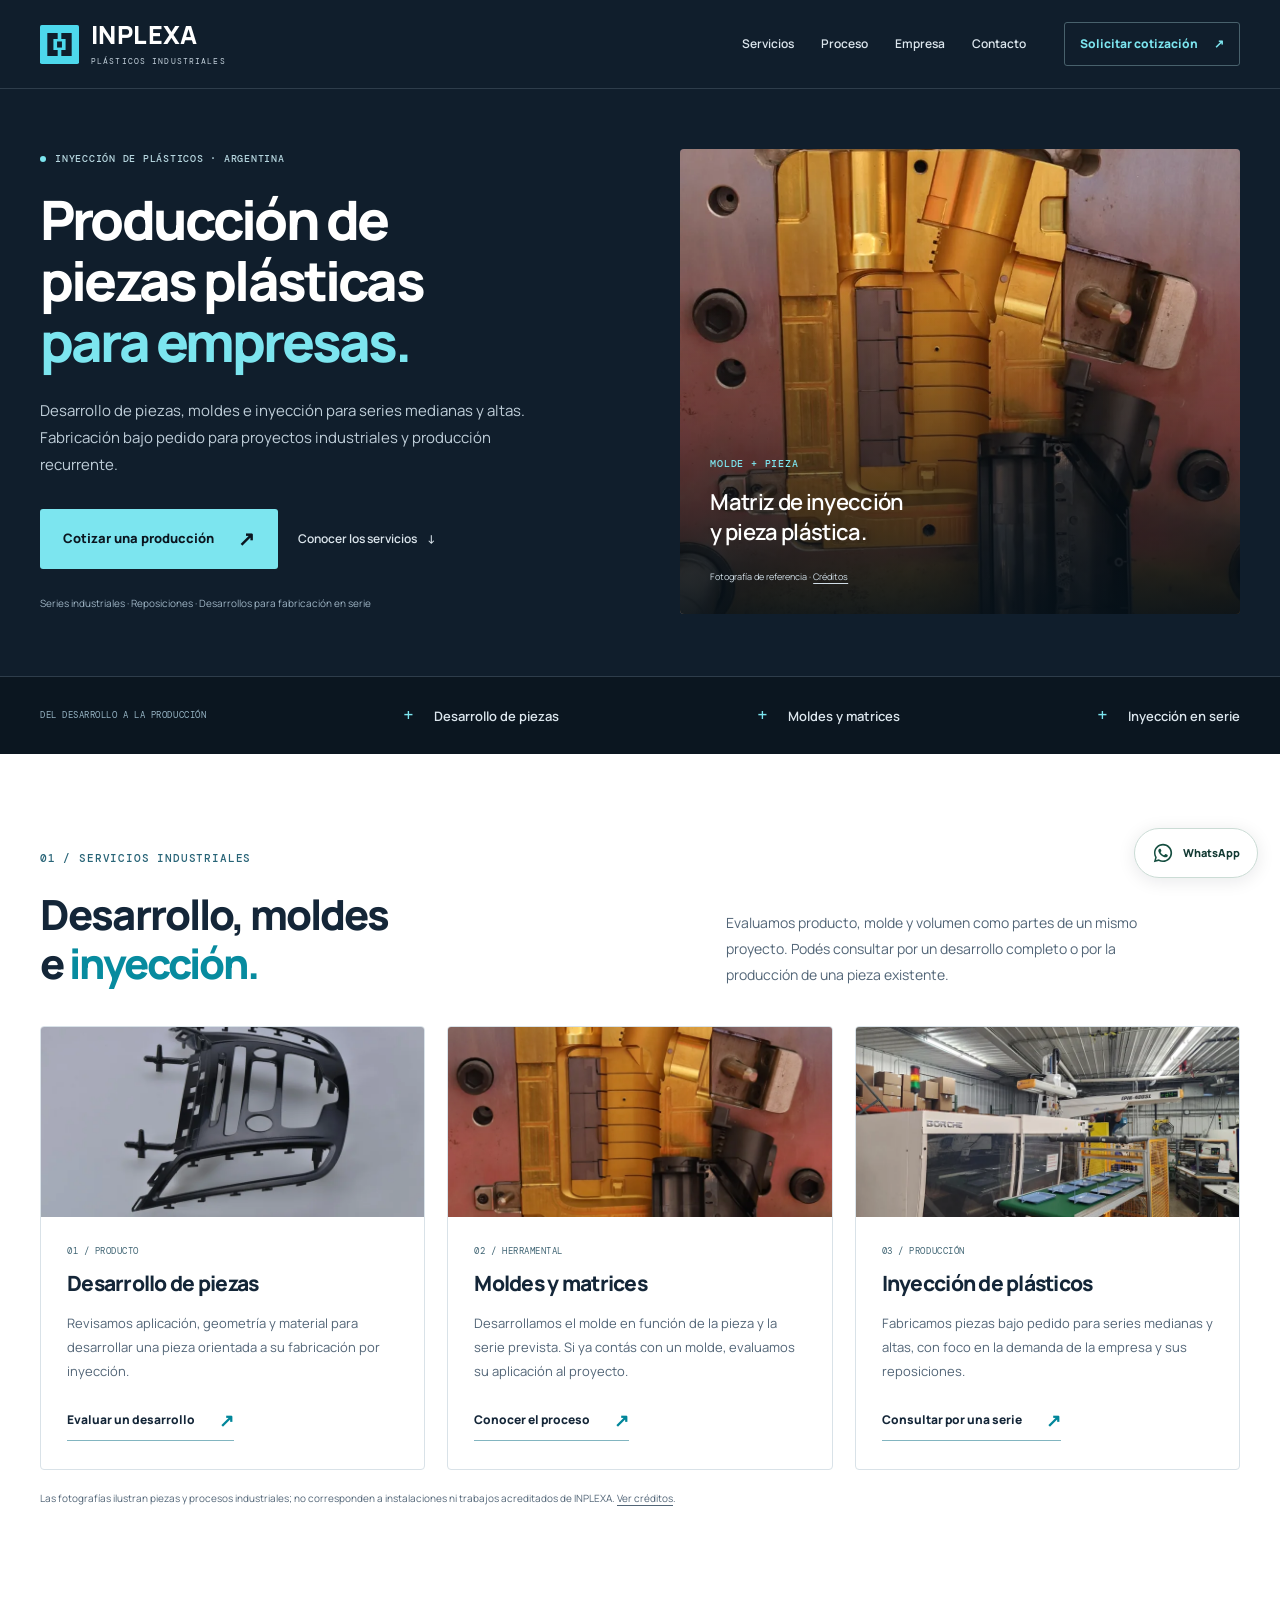
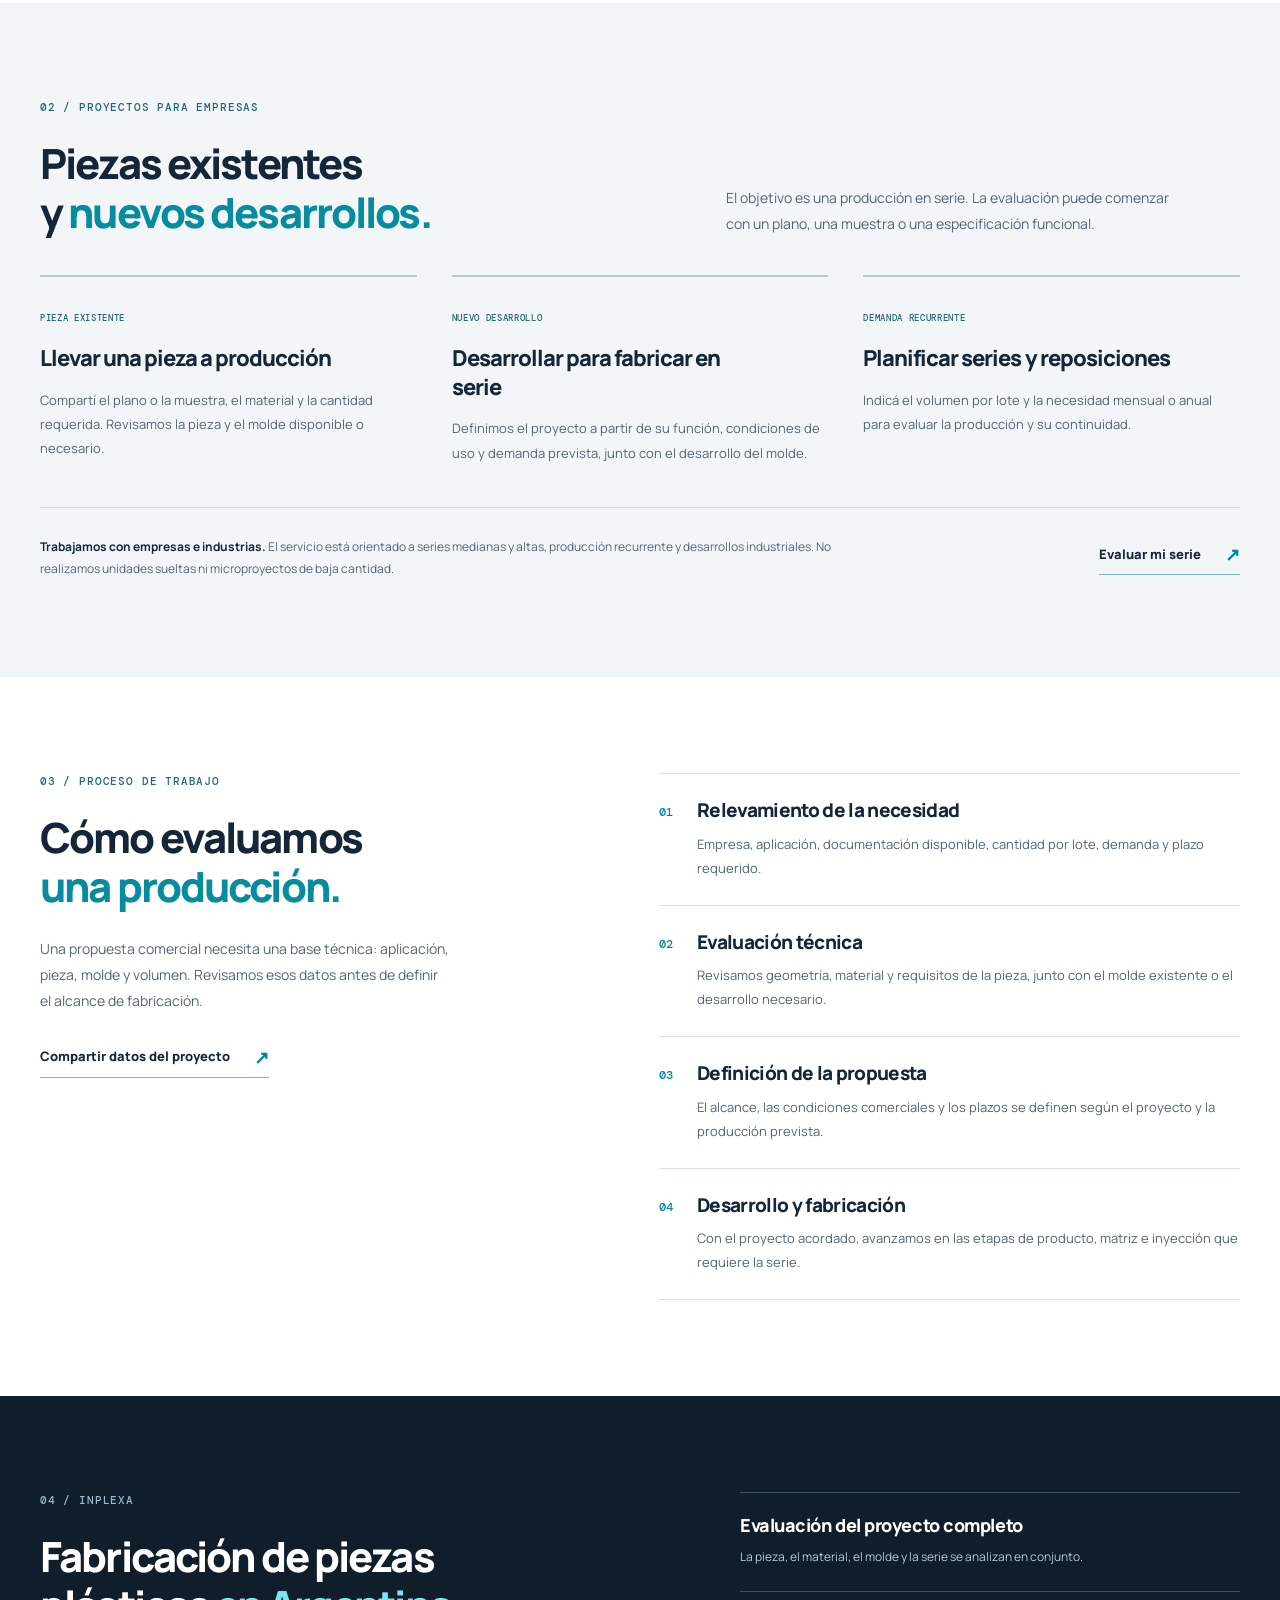
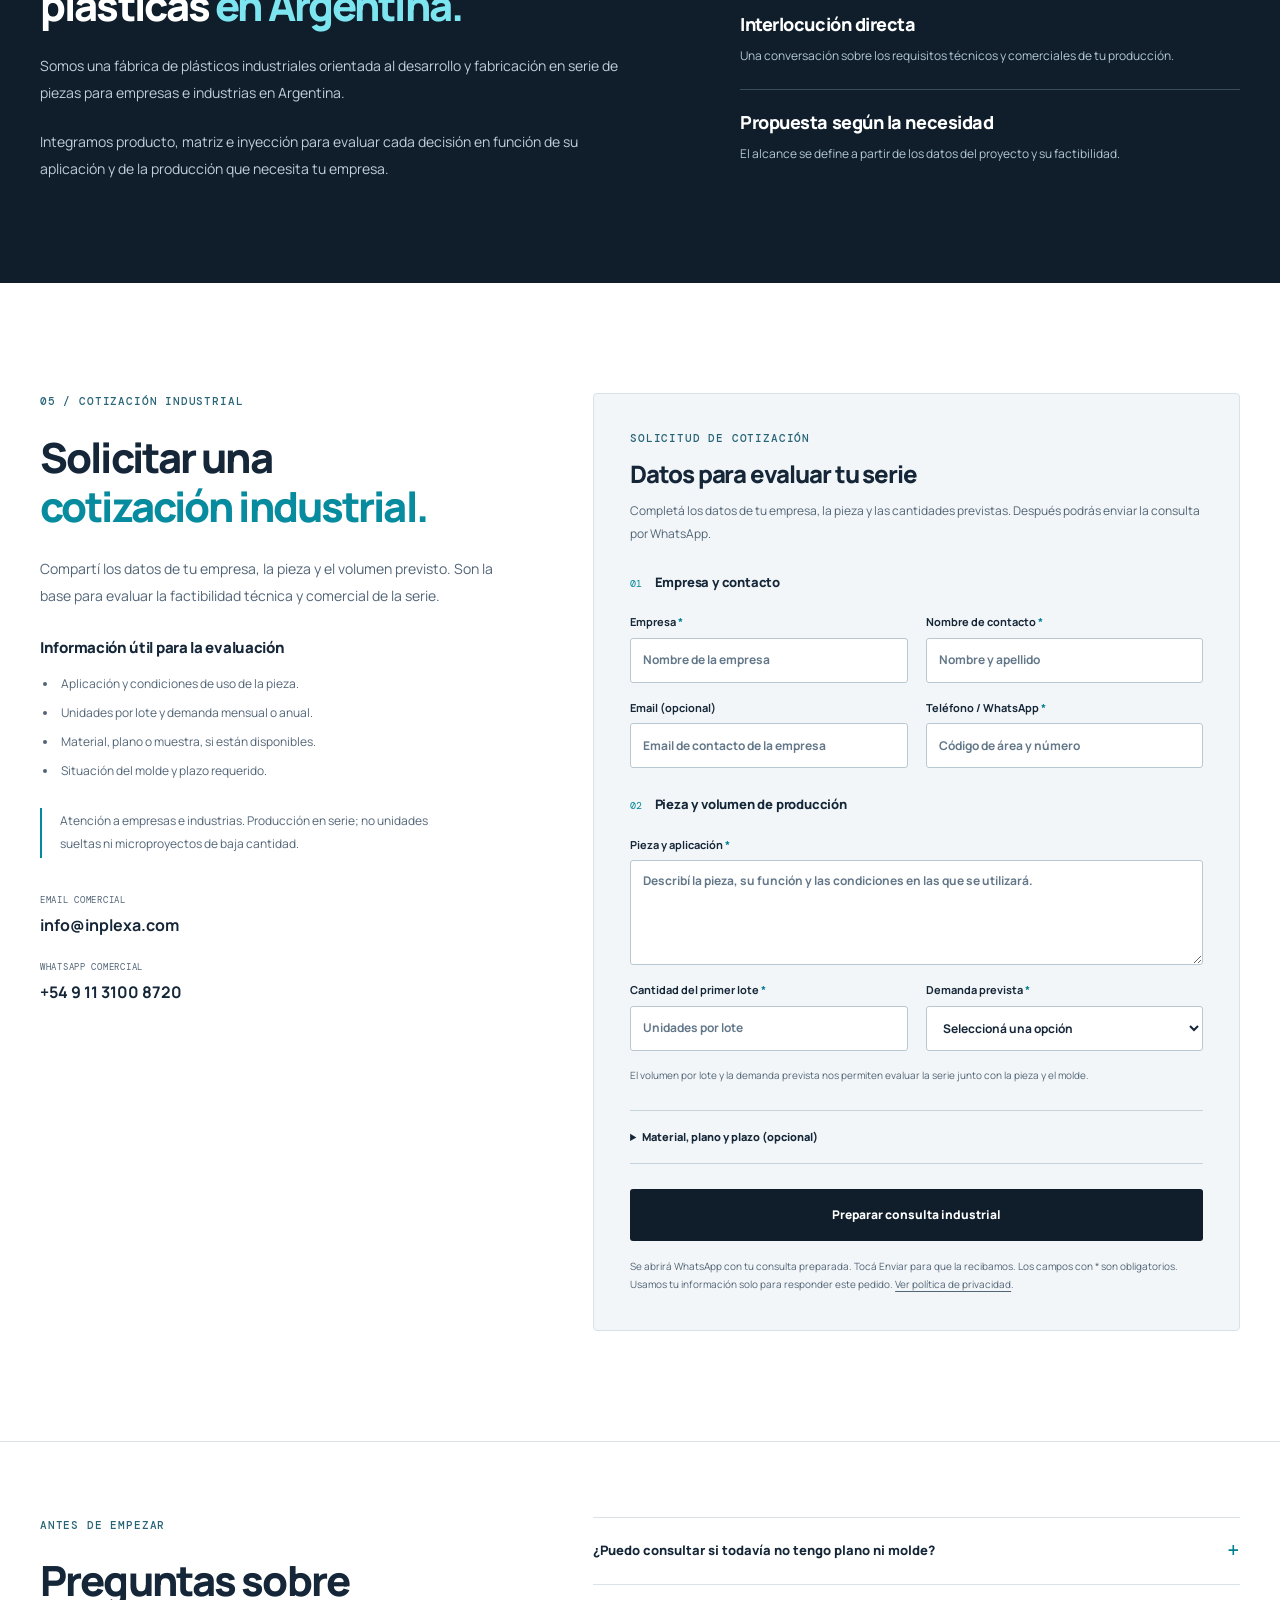
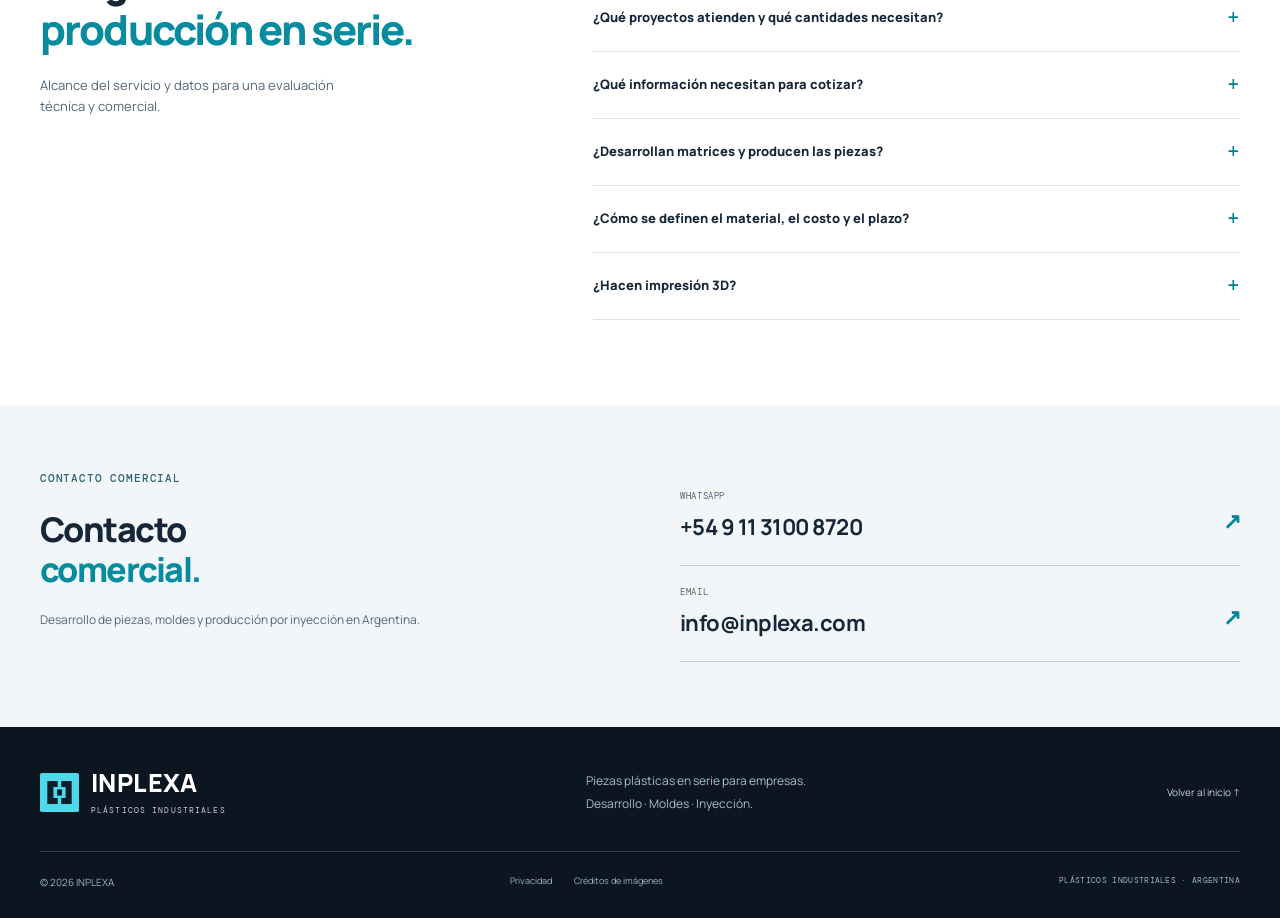
==== commit 973a367a: "Keep corporate inquiry form focused on essential production data" ====
--- a/index.html
+++ b/index.html
@@ -40,25 +40,25 @@
 <li><span>04</span><div><h3>Desarrollo y fabricación</h3><p>Con el proyecto acordado, avanzamos en las etapas de producto, matriz e inyección que requiere la serie.</p></div></li>
 </ol></section>
 <section class="company section" id="empresa"><div class="company-copy"><p class="eyebrow">04 / INPLEXA</p><h2>Fabricación de piezas<br>plásticas <em>en Argentina.</em></h2><p>Somos una fábrica de plásticos industriales orientada al desarrollo y fabricación en serie de piezas para empresas e industrias en Argentina.</p><p>Integramos producto, matriz e inyección para evaluar cada decisión en función de su aplicación y de la producción que necesita tu empresa.</p></div><div class="company-principles"><article><h3>Evaluación del proyecto completo</h3><p>La pieza, el material, el molde y la serie se analizan en conjunto.</p></article><article><h3>Interlocución directa</h3><p>Una conversación sobre los requisitos técnicos y comerciales de tu producción.</p></article><article><h3>Propuesta según la necesidad</h3><p>El alcance se define a partir de los datos del proyecto y su factibilidad.</p></article></div></section>
-<section class="quote section" id="cotizar"><div class="quote-copy"><p class="eyebrow">05 / COTIZACIÓN INDUSTRIAL</p><h2>Solicitar una<br><em>cotización industrial.</em></h2><p>Compartí los datos de tu empresa, la pieza y el volumen previsto. Son la base para evaluar la factibilidad técnica y comercial de la serie.</p><div class="quote-checklist"><h3>Información útil para la evaluación</h3><ul><li>Aplicación y condiciones de uso de la pieza.</li><li>Unidades por lote y demanda mensual o anual.</li><li>Material, plano o muestra, si están disponibles.</li><li>Situación del molde y plazo requerido.</li></ul></div><p class="industrial-filter">Atención a empresas e industrias. Producción en serie; no unidades sueltas ni microproyectos de baja cantidad.</p><div class="quote-contact"><a href="mailto:info@inplexa.com"><span>EMAIL COMERCIAL</span>info@inplexa.com</a><a data-whatsapp href="https://wa.me/5491131008720"><span>WHATSAPP COMERCIAL</span>+54 9 11 3100 8720</a></div></div><div class="form-panel"><p class="eyebrow">SOLICITUD DE COTIZACIÓN</p><h3>Datos para evaluar tu serie</h3><p class="form-intro">Completá la información. Al finalizar, podrás enviar la consulta por WhatsApp.</p><form id="quoteForm">
+<section class="quote section" id="cotizar"><div class="quote-copy"><p class="eyebrow">05 / COTIZACIÓN INDUSTRIAL</p><h2>Solicitar una<br><em>cotización industrial.</em></h2><p>Compartí los datos de tu empresa, la pieza y el volumen previsto. Son la base para evaluar la factibilidad técnica y comercial de la serie.</p><div class="quote-checklist"><h3>Información útil para la evaluación</h3><ul><li>Aplicación y condiciones de uso de la pieza.</li><li>Unidades por lote y demanda mensual o anual.</li><li>Material, plano o muestra, si están disponibles.</li><li>Situación del molde y plazo requerido.</li></ul></div><p class="industrial-filter">Atención a empresas e industrias. Producción en serie; no unidades sueltas ni microproyectos de baja cantidad.</p><div class="quote-contact"><a href="mailto:info@inplexa.com"><span>EMAIL COMERCIAL</span>info@inplexa.com</a><a data-whatsapp href="https://wa.me/5491131008720"><span>WHATSAPP COMERCIAL</span>+54 9 11 3100 8720</a></div></div><div class="form-panel"><p class="eyebrow">SOLICITUD DE COTIZACIÓN</p><h3>Datos para evaluar tu serie</h3><p class="form-intro">Completá los datos de tu empresa, la pieza y las cantidades previstas. Después podrás enviar la consulta por WhatsApp.</p><form id="quoteForm">
 <input type="hidden" name="utm_source"><input type="hidden" name="utm_medium"><input type="hidden" name="utm_campaign"><input type="hidden" name="gclid">
 <fieldset><legend><span>01</span> Empresa y contacto</legend><div class="qualification-grid">
 <label>Empresa <span aria-hidden="true">*</span><input name="empresa" required autocomplete="organization" maxlength="160" placeholder="Nombre de la empresa"></label>
 <label>Nombre de contacto <span aria-hidden="true">*</span><input name="nombre" required autocomplete="name" maxlength="120" placeholder="Nombre y apellido"></label>
-<label>Email <span aria-hidden="true">*</span><input name="email" type="email" required autocomplete="email" maxlength="180" placeholder="Email de contacto de la empresa"></label>
+<label>Email (opcional)<input name="email" type="email" autocomplete="email" maxlength="180" placeholder="Email de contacto de la empresa"></label>
 <label>Teléfono / WhatsApp <span aria-hidden="true">*</span><input name="telefono" type="tel" required autocomplete="tel" maxlength="40" placeholder="Código de área y número"></label>
 </div></fieldset><fieldset><legend><span>02</span> Pieza y volumen de producción</legend><div class="qualification-grid"><label class="field-wide">Pieza y aplicación <span aria-hidden="true">*</span><textarea name="consulta" required maxlength="2400" placeholder="Describí la pieza, su función y las condiciones en las que se utilizará."></textarea></label>
 <label>Cantidad del primer lote <span aria-hidden="true">*</span><input name="cantidad_lote" type="number" min="1" step="1" required inputmode="numeric" placeholder="Unidades por lote"></label>
-<label>Tipo de producción <span aria-hidden="true">*</span><select name="recurrencia" required><option value="">Seleccioná una opción</option><option>Reposición periódica</option><option>Pedido único en serie</option><option>Desarrollo para serie futura</option></select></label>
+
 <label>Demanda prevista <span aria-hidden="true">*</span><select name="periodo_demanda" id="periodoDemanda" required aria-controls="cantidadDemanda"><option value="">Seleccioná una opción</option><option value="mensual">Mensual</option><option value="anual">Anual</option><option value="a_definir">A definir con evaluación comercial</option></select></label>
 <label id="cantidadDemanda" hidden>Unidades previstas <span aria-hidden="true">*</span><input name="cantidad_demanda" type="number" min="1" step="1" inputmode="numeric" disabled placeholder="Según el período seleccionado"></label>
 </div><p class="field-help">El volumen por lote y la demanda prevista nos permiten evaluar la serie junto con la pieza y el molde.</p></fieldset>
-<details class="technical-details"><summary>03 · Información técnica y plazo (opcional)</summary><div class="qualification-grid">
+<details class="technical-details"><summary>Material, plano y plazo (opcional)</summary><div class="qualification-grid">
 <label>Material<input name="material" maxlength="120" placeholder="Material o requiere asesoramiento"></label>
 <label>Plano o muestra<select name="documentacion"><option>Requiere desarrollo</option><option>Plano 2D disponible</option><option>Archivo 3D disponible</option><option>Muestra disponible</option></select></label>
-<label>Molde<select name="molde"><option>Requiere evaluación</option><option>Molde existente</option><option>Molde nuevo</option></select></label>
+
 <label>Plazo requerido<input name="plazo" maxlength="120" placeholder="Fecha o plazo estimado"></label>
-</div><p class="field-help">Podés compartir planos, archivos o fotos en WhatsApp. No necesitás un molde existente para evaluar un desarrollo industrial.</p></details>
+</div><p class="field-help">Si tenés planos, archivos o fotos, podés enviarlos después por WhatsApp.</p></details>
 <button class="button primary" type="submit">Preparar consulta industrial</button>
 <p class="form-note">Se abrirá WhatsApp con tu consulta preparada. Tocá Enviar para que la recibamos. Los campos con * son obligatorios. Usamos tu información solo para responder este pedido. <a href="/privacy.html">Ver política de privacidad</a>.</p>
 </form></div></section>
@@ -67,5 +67,5 @@
 </main>
 <footer><div class="footer-main"><a class="brand" href="#inicio" aria-label="INPLEXA, inicio"><img src="/assets/inplexa-mark-v2.svg" width="42" height="42" alt=""><span>INPLEXA<small>PLÁSTICOS INDUSTRIALES</small></span></a><p>Piezas plásticas en serie para empresas.<br>Desarrollo · Moldes · Inyección.</p><a href="#inicio">Volver al inicio ↑</a></div><div class="footer-bottom"><small>© <span id="year">2026</span> INPLEXA</small><div><a href="/privacy.html">Privacidad</a><a href="/creditos.html">Créditos de imágenes</a></div><span>PLÁSTICOS INDUSTRIALES · ARGENTINA</span></div></footer>
 <a class="floating-wa" data-whatsapp href="https://wa.me/5491131008720" aria-label="Consulta industrial por WhatsApp"><img src="/assets/whatsapp.svg" width="22" height="22" alt=""><span>WhatsApp</span></a>
-<script src="/config.js"></script><script src="/script.js?v=20261003-b2b"></script><script src="/corporate.js?v=20261003" defer></script>
+<script src="/config.js"></script><script src="/script.js?v=20261003-essential"></script><script src="/corporate.js?v=20261003" defer></script>
 </body></html>
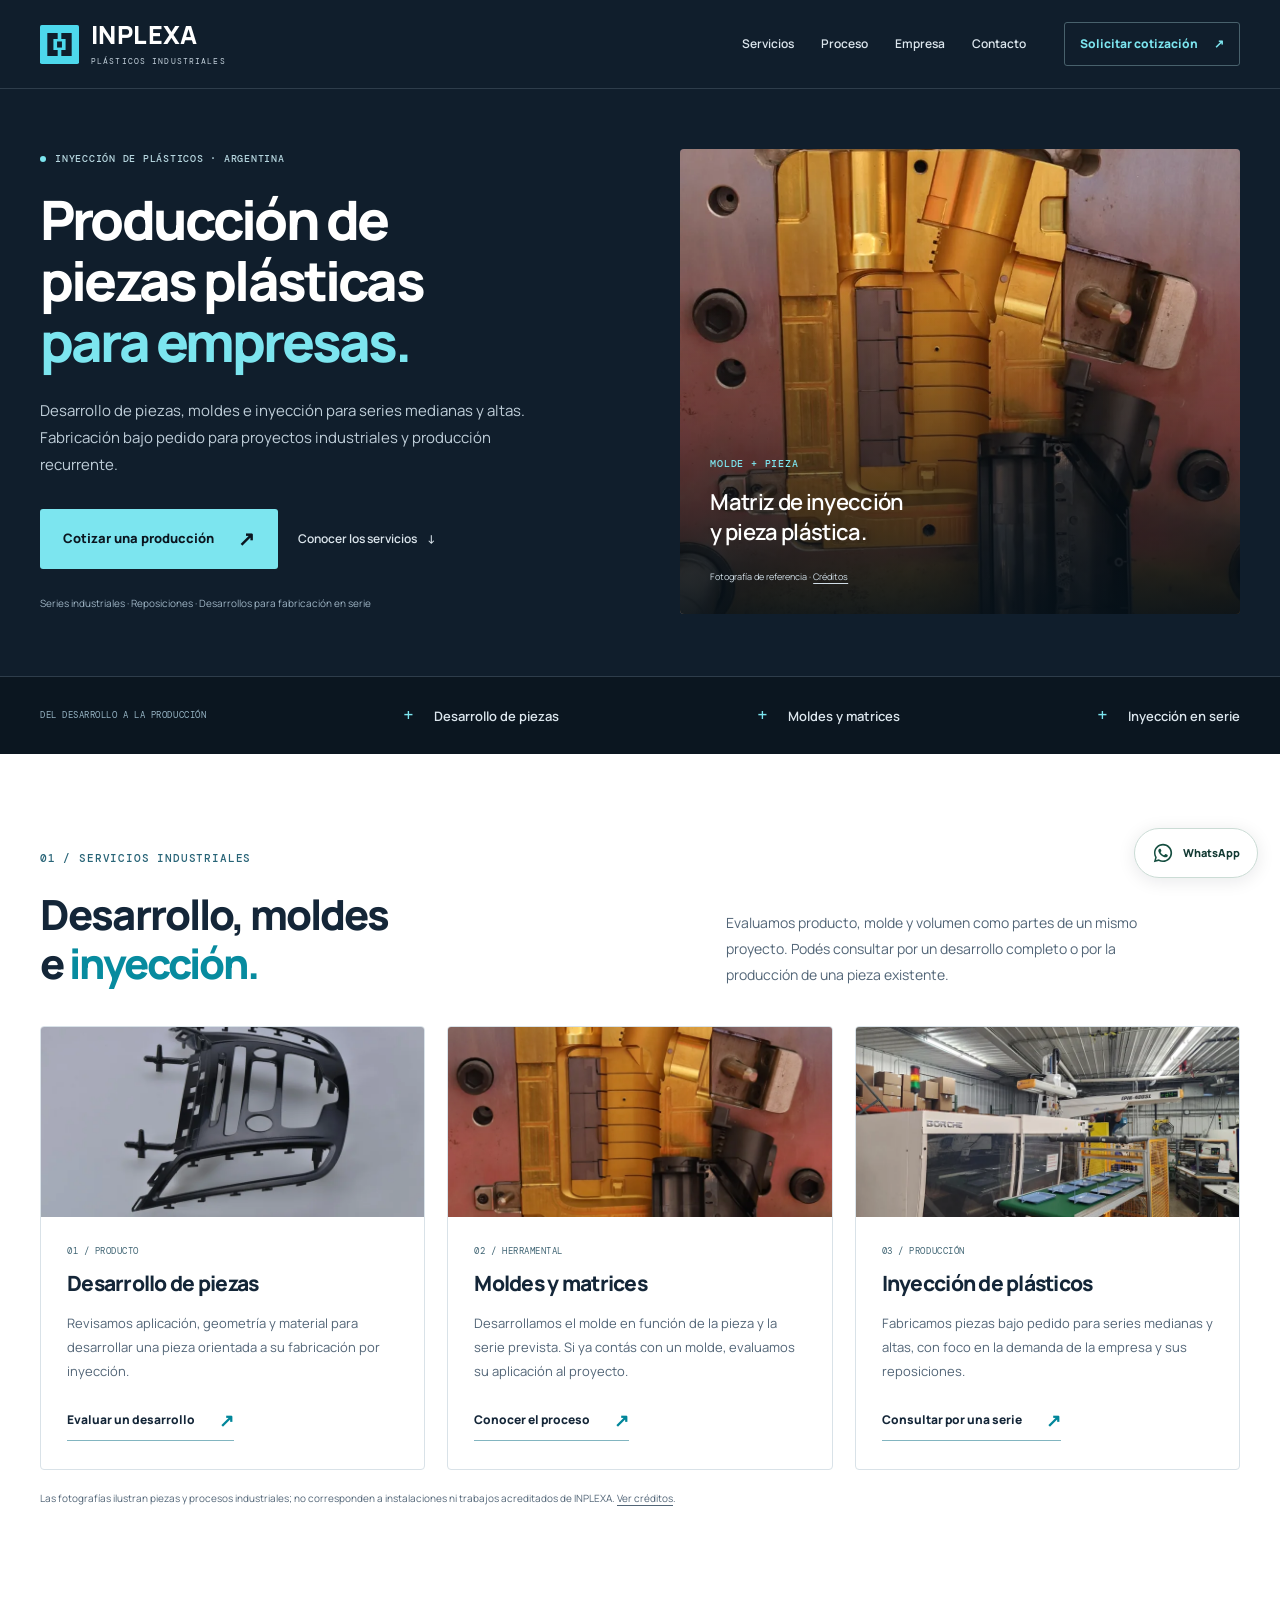
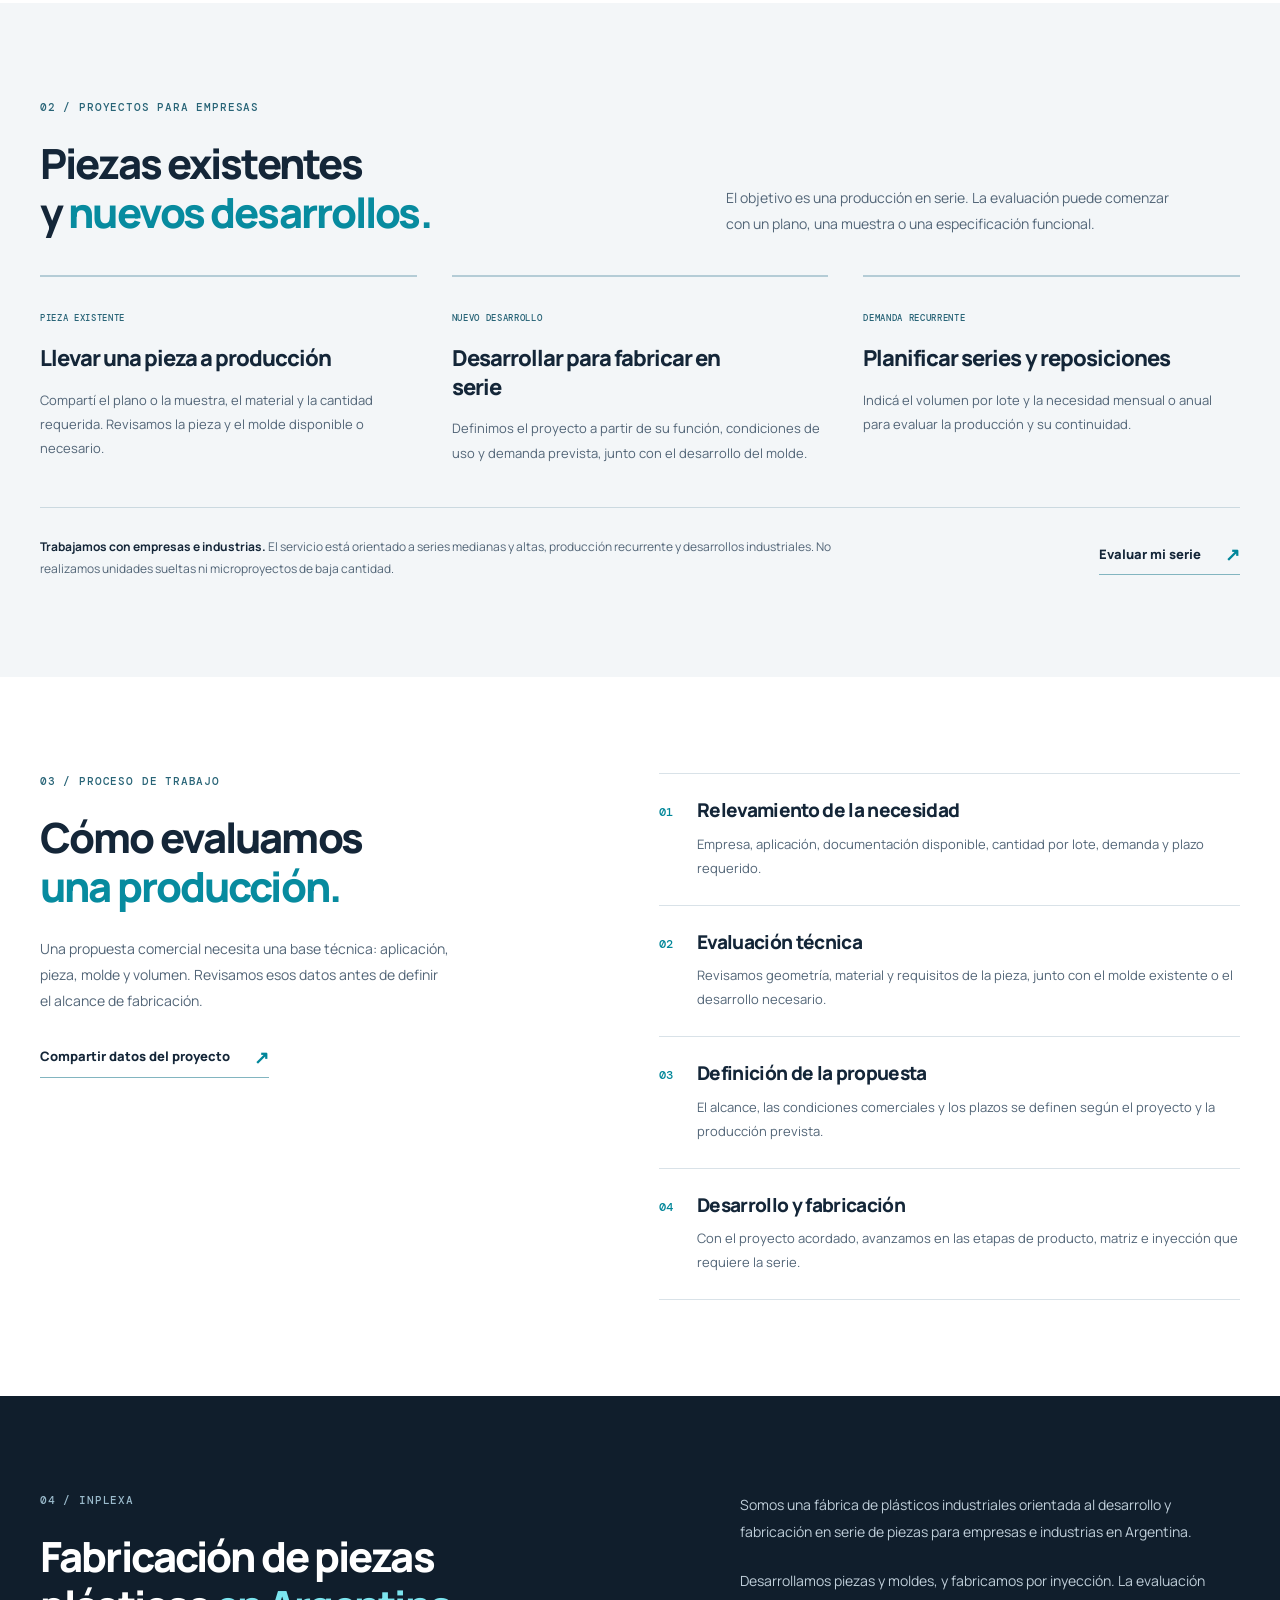
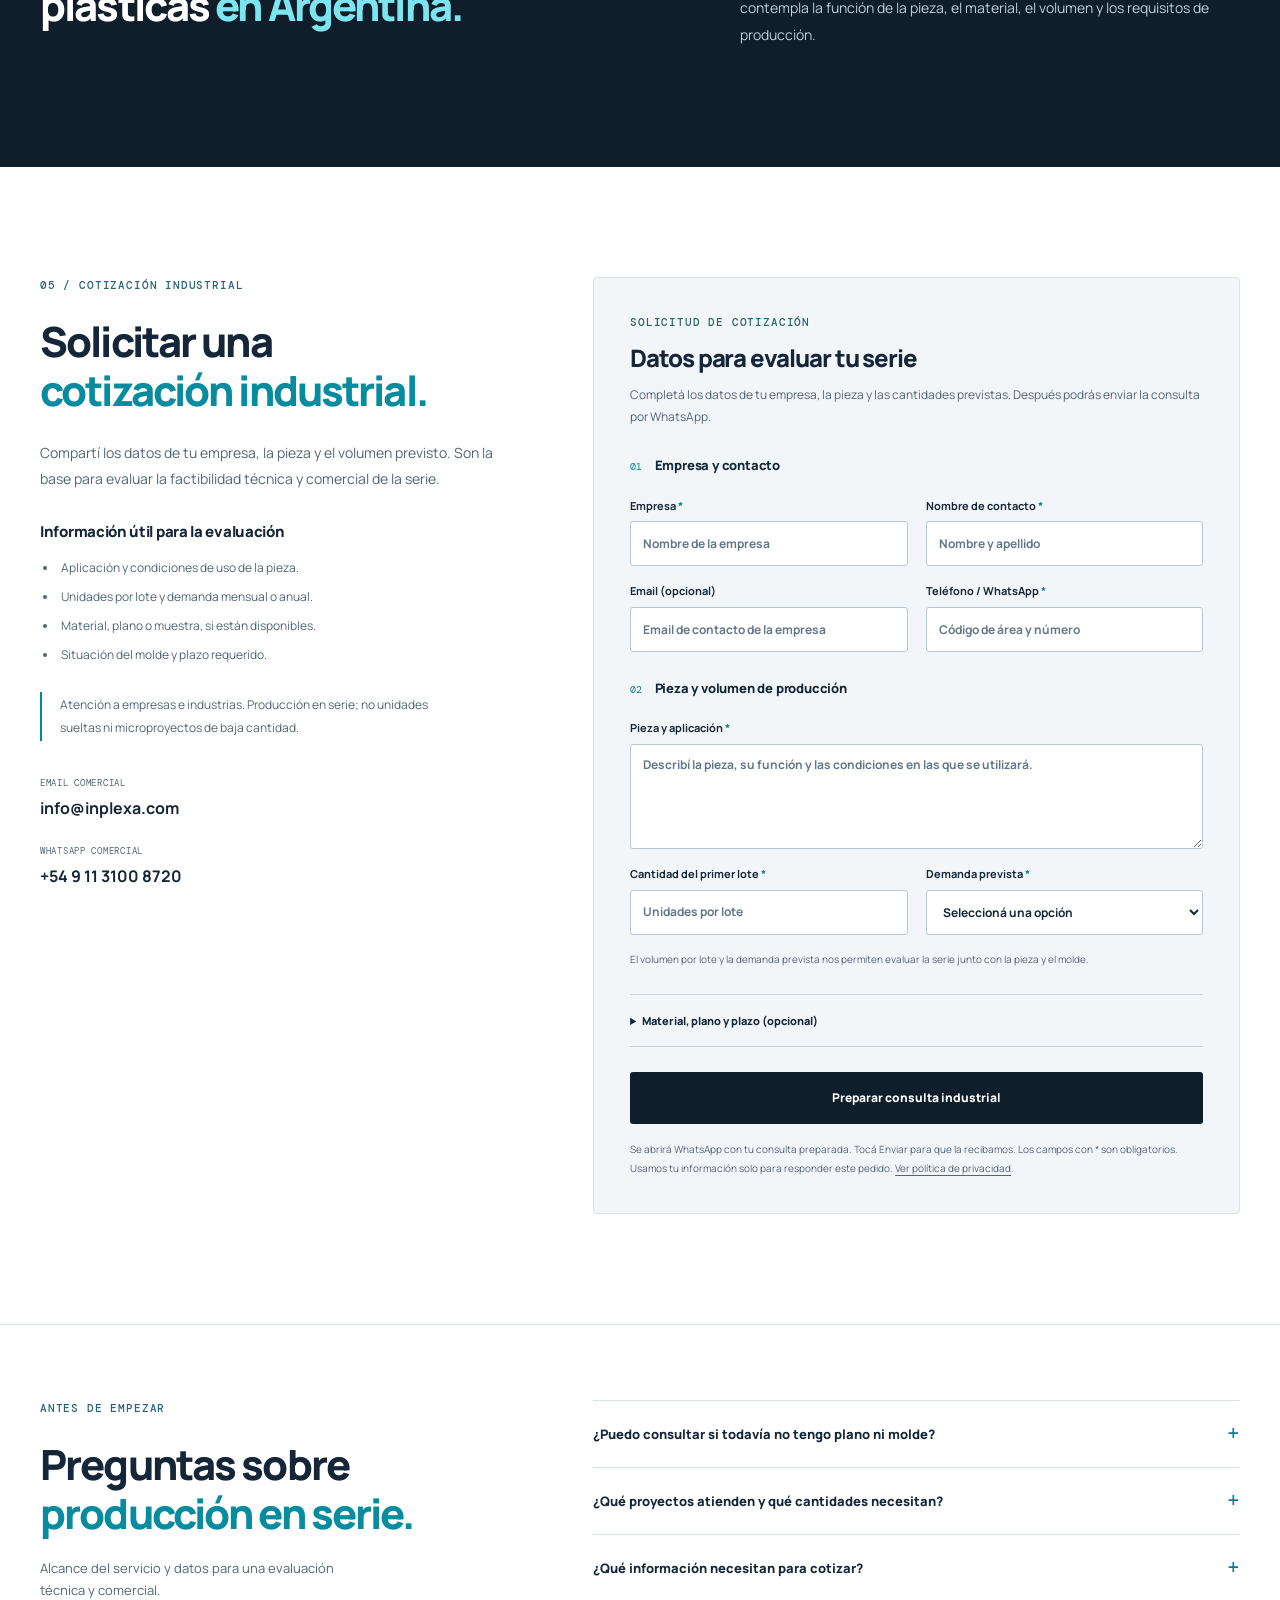
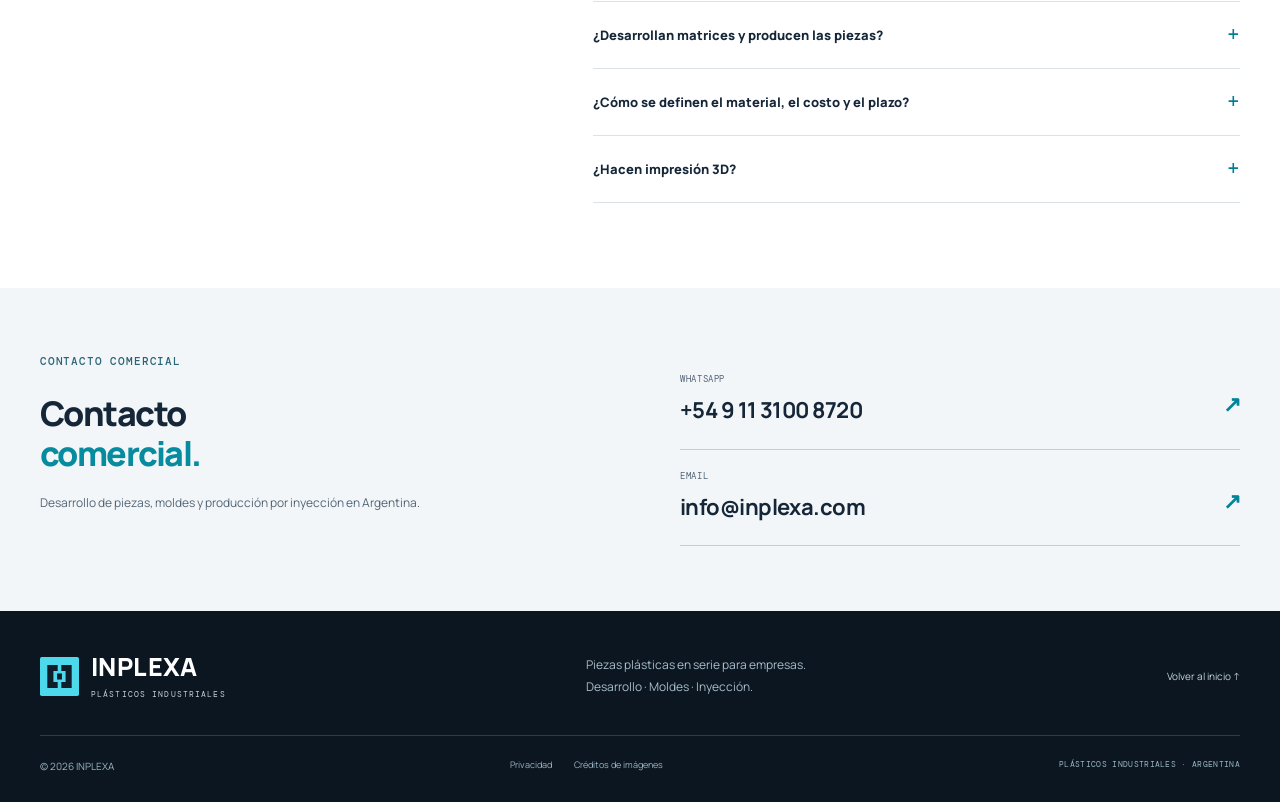
==== commit 59f7e6ab: "Shorten corporate copy and bring mobile inquiry form forward" ====
--- a/index.html
+++ b/index.html
@@ -9,7 +9,7 @@
 <meta property="og:type" content="website"><meta property="og:locale" content="es_AR"><meta property="og:title" content="INPLEXA · Producción plástica en serie para empresas"><meta property="og:description" content="Piezas plásticas industriales en serie. Desarrollo de producto, moldes e inyección para empresas con demanda recurrente en Argentina."><meta property="og:url" content="https://inplexa.com/">
 <link rel="preconnect" href="https://fonts.googleapis.com"><link rel="preconnect" href="https://fonts.gstatic.com" crossorigin>
 <link href="https://fonts.googleapis.com/css2?family=DM+Mono:wght@400;500&family=Manrope:wght@400;500;600;700;800&display=swap" rel="stylesheet">
-<link rel="stylesheet" href="/corporate.css?v=20261003"><link rel="icon" type="image/svg+xml" href="/assets/inplexa-mark-v2.svg">
+<link rel="stylesheet" href="/corporate.css?v=20261003b"><link rel="icon" type="image/svg+xml" href="/assets/inplexa-mark-v2.svg">
   <script async src="https://www.googletagmanager.com/gtag/js?id=AW-18452248601"></script>
   <script>window.dataLayer=window.dataLayer||[];function gtag(){dataLayer.push(arguments)}gtag('js',new Date());gtag('config','AW-18452248601');gtag('config','G-6NSYC7V5YL');</script>
 <script type="application/ld+json">{"@context":"https://schema.org","@graph":[{"@type":"Organization","@id":"https://inplexa.com/#empresa","name":"INPLEXA","url":"https://inplexa.com/","logo":"https://inplexa.com/assets/inplexa-mark-v2.svg","description":"Fábrica de plásticos industriales para empresas e industrias en Argentina. Desarrollo de piezas, moldes y producción por inyección.","email":"info@inplexa.com","telephone":"+54 9 11 3100 8720","areaServed":{"@type":"Country","name":"Argentina"},"contactPoint":{"@type":"ContactPoint","telephone":"+54 9 11 3100 8720","email":"info@inplexa.com","contactType":"sales","availableLanguage":"Spanish"}},{"@type":"WebSite","@id":"https://inplexa.com/#website","url":"https://inplexa.com/","name":"INPLEXA","inLanguage":"es-AR","publisher":{"@id":"https://inplexa.com/#empresa"}},{"@type":"Service","name":"Desarrollo de piezas plásticas a medida","provider":{"@id":"https://inplexa.com/#empresa"},"areaServed":{"@type":"Country","name":"Argentina"}},{"@type":"Service","name":"Diseño y desarrollo de moldes y matrices","provider":{"@id":"https://inplexa.com/#empresa"},"areaServed":{"@type":"Country","name":"Argentina"}},{"@type":"Service","name":"Fabricación de piezas plásticas por inyección","provider":{"@id":"https://inplexa.com/#empresa"},"areaServed":{"@type":"Country","name":"Argentina"}},{"@type":"FAQPage","mainEntity":[{"@type":"Question","name":"¿Puedo consultar si todavía no tengo plano ni molde?","acceptedAnswer":{"@type":"Answer","text":"Sí, si el objetivo es una producción industrial en serie. Podés partir de una idea, un boceto o una muestra; necesitamos conocer la empresa, la aplicación y el volumen previsto para evaluar el desarrollo de la pieza y del molde."}},{"@type":"Question","name":"¿Qué proyectos atienden y qué cantidades necesitan?","acceptedAnswer":{"@type":"Answer","text":"Trabajamos con empresas e industrias que necesitan series medianas y altas, reposiciones o desarrollos para producción recurrente. No realizamos unidades sueltas ni microproyectos de baja cantidad. Evaluamos el volumen por lote y anual junto con la pieza, el material y la inversión en molde; compartí esos datos para evaluar la factibilidad de tu serie."}},{"@type":"Question","name":"¿Qué información necesitan para cotizar?","acceptedAnswer":{"@type":"Answer","text":"Indicá empresa, pieza y aplicación, cantidad del primer lote, demanda mensual o anual, recurrencia y plazo. Compartí el material y si tenés plano, muestra o molde; también podemos asesorarte en un desarrollo para serie futura."}},{"@type":"Question","name":"¿Desarrollan matrices y producen las piezas?","acceptedAnswer":{"@type":"Answer","text":"Sí. El servicio integra desarrollo del producto, diseño y desarrollo del molde o matriz, y fabricación de piezas plásticas por inyección. También podés consultar por producción de una pieza ya desarrollada."}},{"@type":"Question","name":"¿Cómo se definen el material, el costo y el plazo?","acceptedAnswer":{"@type":"Answer","text":"Se evalúan según el uso de la pieza, su geometría, las condiciones de trabajo, el molde y la producción prevista. La propuesta se prepara después de revisar el proyecto; no hay un precio o plazo único para todos los desarrollos."}},{"@type":"Question","name":"¿Hacen impresión 3D?","acceptedAnswer":{"@type":"Answer","text":"No. Nuestro servicio se enfoca en el desarrollo de productos, moldes y fabricación de piezas plásticas por inyección."}}]}]}</script>
@@ -39,7 +39,7 @@
 <li><span>03</span><div><h3>Definición de la propuesta</h3><p>El alcance, las condiciones comerciales y los plazos se definen según el proyecto y la producción prevista.</p></div></li>
 <li><span>04</span><div><h3>Desarrollo y fabricación</h3><p>Con el proyecto acordado, avanzamos en las etapas de producto, matriz e inyección que requiere la serie.</p></div></li>
 </ol></section>
-<section class="company section" id="empresa"><div class="company-copy"><p class="eyebrow">04 / INPLEXA</p><h2>Fabricación de piezas<br>plásticas <em>en Argentina.</em></h2><p>Somos una fábrica de plásticos industriales orientada al desarrollo y fabricación en serie de piezas para empresas e industrias en Argentina.</p><p>Integramos producto, matriz e inyección para evaluar cada decisión en función de su aplicación y de la producción que necesita tu empresa.</p></div><div class="company-principles"><article><h3>Evaluación del proyecto completo</h3><p>La pieza, el material, el molde y la serie se analizan en conjunto.</p></article><article><h3>Interlocución directa</h3><p>Una conversación sobre los requisitos técnicos y comerciales de tu producción.</p></article><article><h3>Propuesta según la necesidad</h3><p>El alcance se define a partir de los datos del proyecto y su factibilidad.</p></article></div></section>
+<section class="company section" id="empresa"><div class="company-copy"><p class="eyebrow">04 / INPLEXA</p><h2>Fabricación de piezas<br>plásticas <em>en Argentina.</em></h2></div><div class="company-description"><p>Somos una fábrica de plásticos industriales orientada al desarrollo y fabricación en serie de piezas para empresas e industrias en Argentina.</p><p>Desarrollamos piezas y moldes, y fabricamos por inyección. La evaluación contempla la función de la pieza, el material, el volumen y los requisitos de producción.</p></div></section>
 <section class="quote section" id="cotizar"><div class="quote-copy"><p class="eyebrow">05 / COTIZACIÓN INDUSTRIAL</p><h2>Solicitar una<br><em>cotización industrial.</em></h2><p>Compartí los datos de tu empresa, la pieza y el volumen previsto. Son la base para evaluar la factibilidad técnica y comercial de la serie.</p><div class="quote-checklist"><h3>Información útil para la evaluación</h3><ul><li>Aplicación y condiciones de uso de la pieza.</li><li>Unidades por lote y demanda mensual o anual.</li><li>Material, plano o muestra, si están disponibles.</li><li>Situación del molde y plazo requerido.</li></ul></div><p class="industrial-filter">Atención a empresas e industrias. Producción en serie; no unidades sueltas ni microproyectos de baja cantidad.</p><div class="quote-contact"><a href="mailto:info@inplexa.com"><span>EMAIL COMERCIAL</span>info@inplexa.com</a><a data-whatsapp href="https://wa.me/5491131008720"><span>WHATSAPP COMERCIAL</span>+54 9 11 3100 8720</a></div></div><div class="form-panel"><p class="eyebrow">SOLICITUD DE COTIZACIÓN</p><h3>Datos para evaluar tu serie</h3><p class="form-intro">Completá los datos de tu empresa, la pieza y las cantidades previstas. Después podrás enviar la consulta por WhatsApp.</p><form id="quoteForm">
 <input type="hidden" name="utm_source"><input type="hidden" name="utm_medium"><input type="hidden" name="utm_campaign"><input type="hidden" name="gclid">
 <fieldset><legend><span>01</span> Empresa y contacto</legend><div class="qualification-grid">
--- a/corporate.css
+++ b/corporate.css
@@ -13,4 +13,7 @@
 @media(max-width:1000px){.header-inner{gap:20px;padding:0 28px}#main-nav{gap:18px}.header-cta{padding:10px}.hero-inner{gap:32px;padding:48px 28px}.hero-visual{min-height:440px}.hero-actions{gap:17px}.section{padding:72px 28px}.section-heading{gap:40px}.card-copy{padding:24px 20px}.process{gap:55px}.company{gap:50px}.quote,.faq{gap:40px}.form-panel{padding:26px}.qualification-grid{gap:15px 13px}.contact{gap:45px}.contact-links a{font-size:20px}.development,.company,.contact{padding-left:28px;padding-right:28px}.capability-inner{padding-left:28px;padding-right:28px}footer{padding-left:28px;padding-right:28px}.capability-inner p:before{margin-right:12px}}
 @media(max-width:760px){html{scroll-padding-top:86px}.header-inner{min-height:76px;padding:0 22px;gap:15px;flex-wrap:wrap;position:relative}.brand>span{font-size:22px}.brand img{width:34px;height:34px}.brand small{font-size:7px;margin-top:6px}.header-cta{margin-left:auto;font-size:10px;padding:9px 10px}.header-cta span{margin-left:6px}#main-nav{width:100%;order:4;margin:0;justify-content:space-between;padding-bottom:16px}#main-nav a{font-size:12px}.nav-ready .menu-toggle{display:block}.nav-ready #main-nav{display:none}.nav-ready #main-nav.is-open{display:flex}.hero-inner{grid-template-columns:1fr;padding:44px 22px 32px;gap:35px}h1{font-size:clamp(38px,7.5vw,56px)}.hero-copy .eyebrow{font-size:9px;margin-bottom:22px}.intro{font-size:14px;max-width:560px}.hero-actions{margin-top:26px;gap:22px}.hero-note{margin-top:22px;max-width:none;font-size:10px}.hero-visual{min-height:360px}.hero-visual figcaption{bottom:24px;left:24px;right:24px}.hero-visual figcaption p{font-size:22px}.hero-visual small{margin-top:17px}.capability-inner{padding:22px;display:grid;grid-template-columns:1fr 1fr;gap:16px}.capability-inner span{font-size:8px;max-width:140px}.capability-inner p{font-size:11px}.capability-inner p:before{margin-right:10px;font-size:15px}.section{padding:60px 22px}.section-heading{grid-template-columns:1fr;gap:22px;margin-bottom:30px}.section-heading>p{max-width:580px;font-size:13px}.eyebrow{font-size:10px;margin-bottom:18px}h2{font-size:34px}.service-grid{grid-template-columns:1fr;gap:23px}.service-card{display:grid;grid-template-columns:.85fr 1.15fr}.card-image{height:100%;min-height:235px}.card-copy{padding:25px 22px}.card-copy h3{font-size:20px}.card-copy p{font-size:12px;margin-bottom:20px}.project-grid{grid-template-columns:1fr;gap:25px}.project-grid article{padding-top:22px}.project-grid h3{font-size:22px;max-width:none;margin:13px 0 12px}.project-grid p{max-width:560px}.fit-note{margin-top:32px;padding-top:24px;flex-direction:column;align-items:flex-start;gap:20px}.process{grid-template-columns:1fr;gap:34px}.process-heading h2 br:nth-of-type(2){display:none}.process-heading>p:not(.eyebrow){max-width:560px;font-size:13px}.process-heading>.text-link{margin-top:24px}.steps li{padding:23px 0}.company{grid-template-columns:1fr;gap:33px}.company-copy>p:not(.eyebrow){font-size:13px}.company-principles article{padding:20px 0}.quote{grid-template-columns:1fr;gap:35px}.quote-copy h2 br:nth-of-type(2){display:none}.quote-copy>p:not(.eyebrow){max-width:540px;font-size:13px}.quote-contact{grid-template-columns:1fr 1fr;gap:20px}.quote-contact a{font-size:14px}.form-panel{padding:28px}.faq{grid-template-columns:1fr;gap:30px}.faq>div>p:not(.eyebrow){max-width:500px;font-size:12px}.faq summary{font-size:12px}.contact{grid-template-columns:1fr;gap:24px}.contact-links a{font-size:23px}.footer-main{flex-wrap:wrap;justify-content:flex-start;gap:25px 50px}.footer-main>a:last-child{margin-left:auto}.footer-bottom{flex-wrap:wrap;gap:17px}.footer-bottom>span{width:100%}footer{padding:35px 22px 95px}.floating-wa{right:16px;bottom:16px}.document-page{padding:45px 22px 65px}}
 @media(max-width:480px){.header-inner{padding:0 18px;gap:11px}.header-cta{font-size:9px;padding:9px 10px}.header-cta span{display:none}.brand{gap:9px}.brand>span{font-size:20px}.brand img{width:31px;height:31px}.brand small{font-size:6px;letter-spacing:.11em}.menu-toggle{width:38px;height:38px;padding:10px}h1{font-size:40px}.hero-inner{padding-left:22px;padding-right:22px}.hero-actions{gap:20px}.hero-visual{min-height:290px}.hero-visual figcaption p{font-size:20px}.hero-visual small{font-size:8px}.hero-copy .eyebrow{font-size:8px;letter-spacing:.025em}h2{font-size:31px}.service-card{display:flex}.card-image{height:185px;min-height:0}.card-copy{padding:25px}.image-note{font-size:9px}.form-panel{padding:24px 20px}.form-panel>h3{font-size:21px}.qualification-grid{grid-template-columns:1fr;gap:16px}.qualification-grid label{font-size:11px}.field-wide{grid-column:auto}input,textarea,select{font-size:16px;min-height:47px;padding:11px 10px}input::placeholder,textarea::placeholder{font-size:12px}.quote-contact{grid-template-columns:1fr;gap:22px}.quote-copy .industrial-filter{max-width:none}.contact h2{font-size:31px}.contact-links a{font-size:21px;padding-right:25px}.footer-main{gap:24px}.footer-main p{width:100%}.footer-main>a:last-child{margin-left:0}.footer-bottom div{gap:16px}.form-note{font-size:10px}.floating-wa span{display:none}.floating-wa{padding:13px}.document-page h1{font-size:34px}}
+.company-description p{font-size:14px;line-height:1.9;color:#bfced9;margin-bottom:23px;max-width:580px}
+@media(max-width:760px){.quote>.form-panel{order:-1}.company-description p{font-size:13px}}
+@media(max-width:360px){.header-cta{display:none}.menu-toggle{margin-left:auto}.hero-copy .eyebrow{font-size:7px}h1{font-size:36px}}
 @media(prefers-reduced-motion:reduce){html{scroll-behavior:auto}*,*:before,*:after{transition:none!important}}
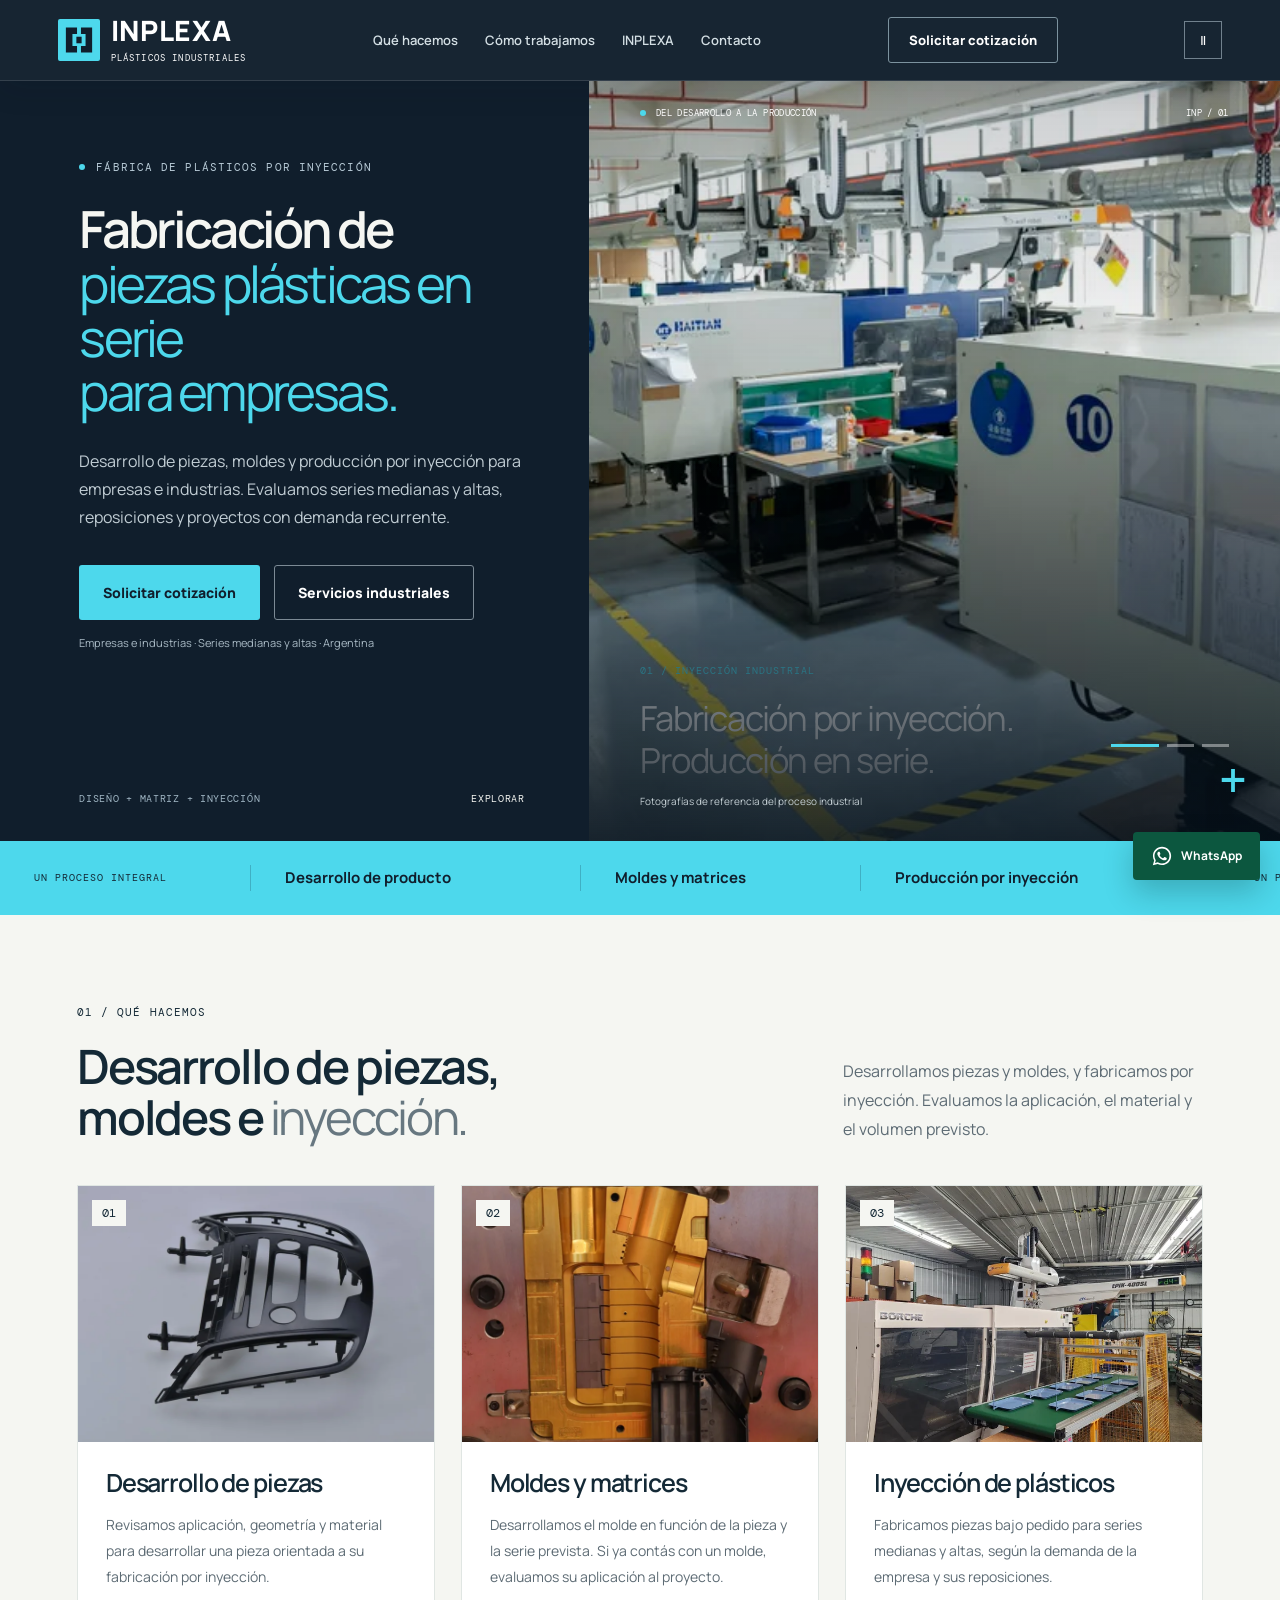
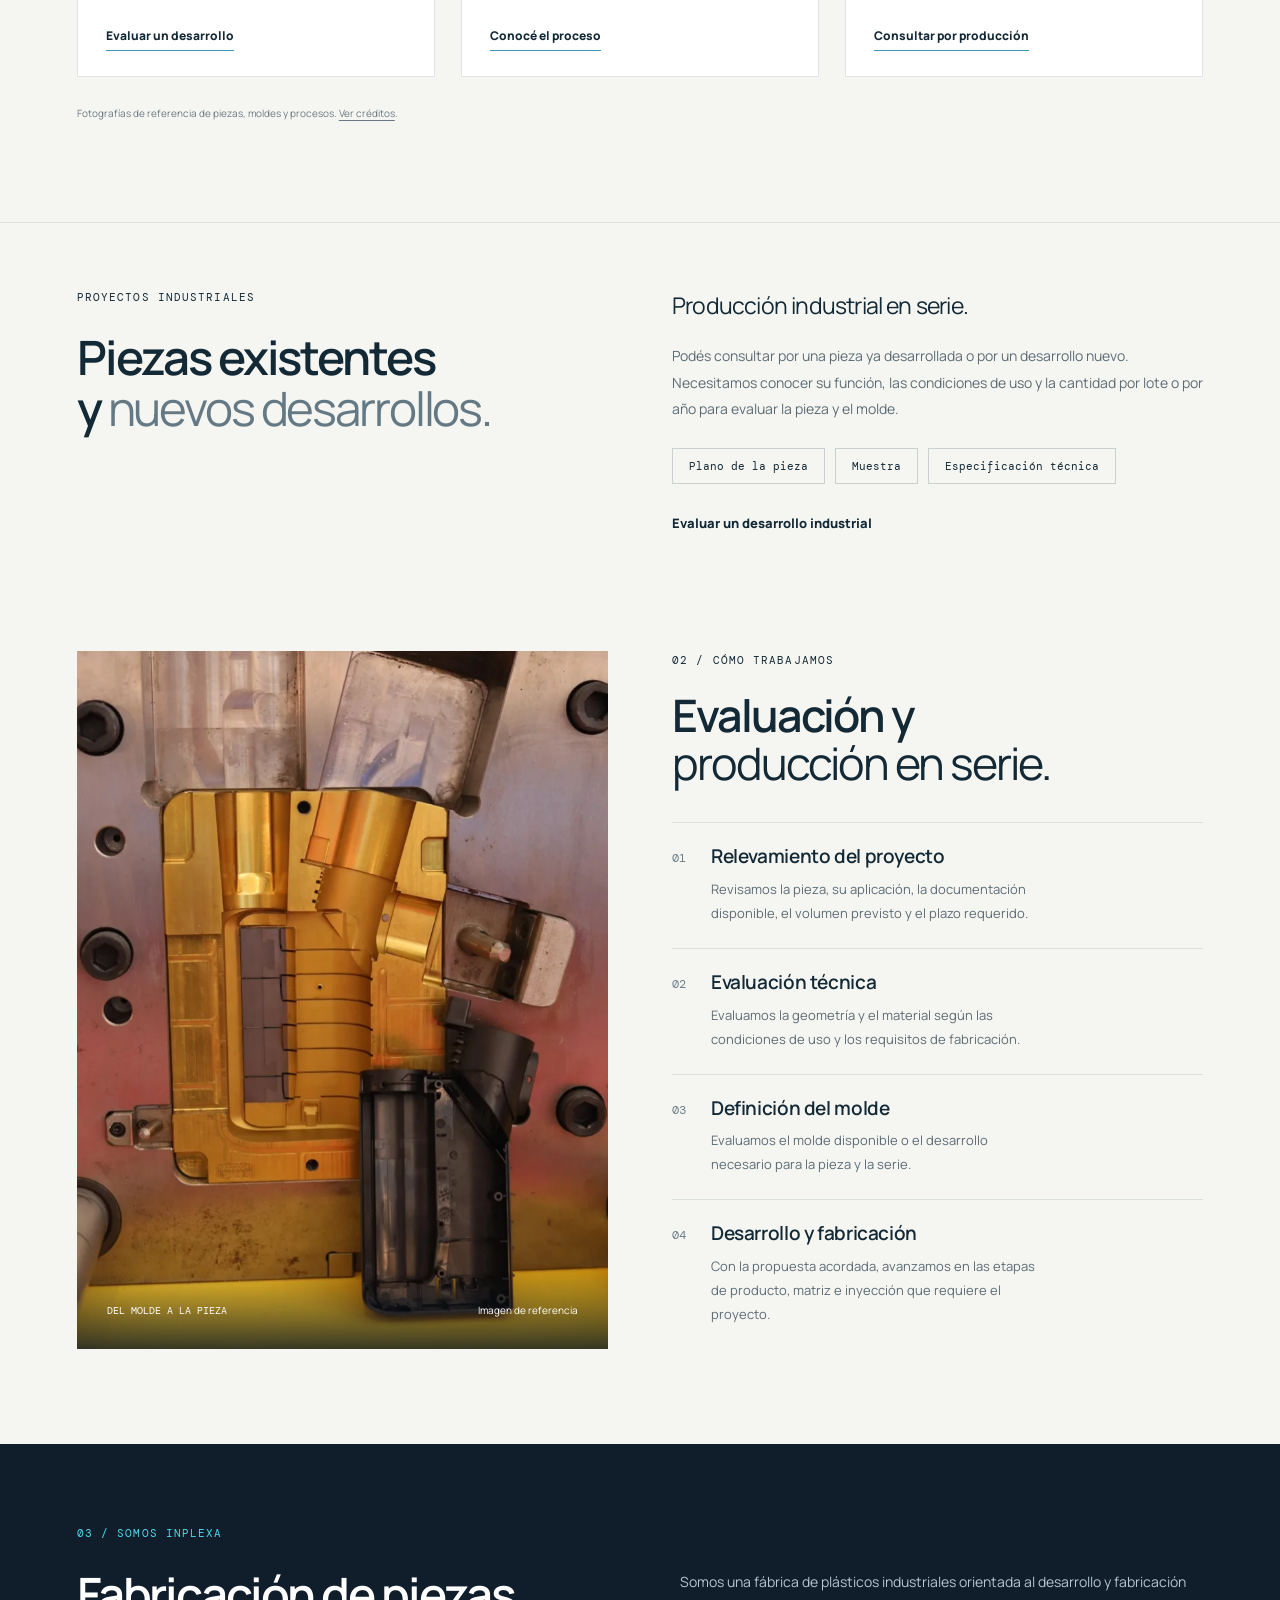
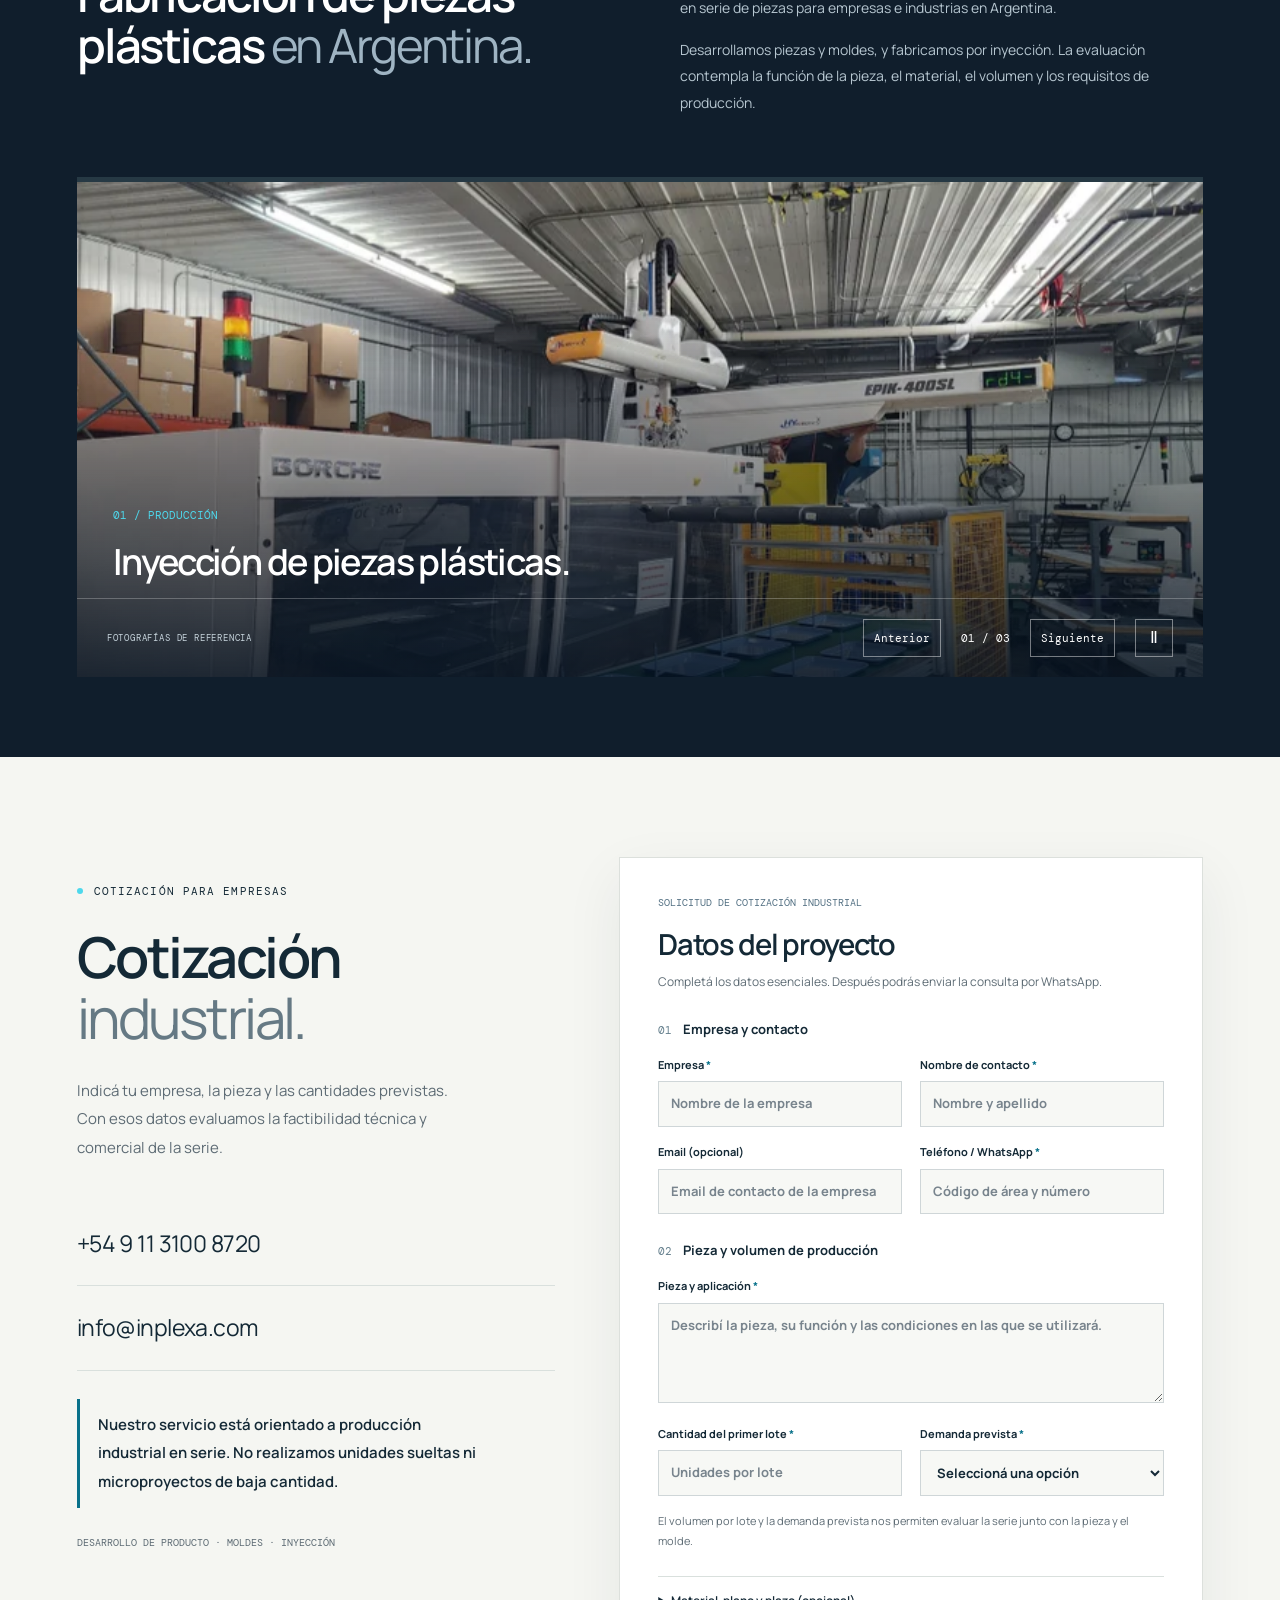
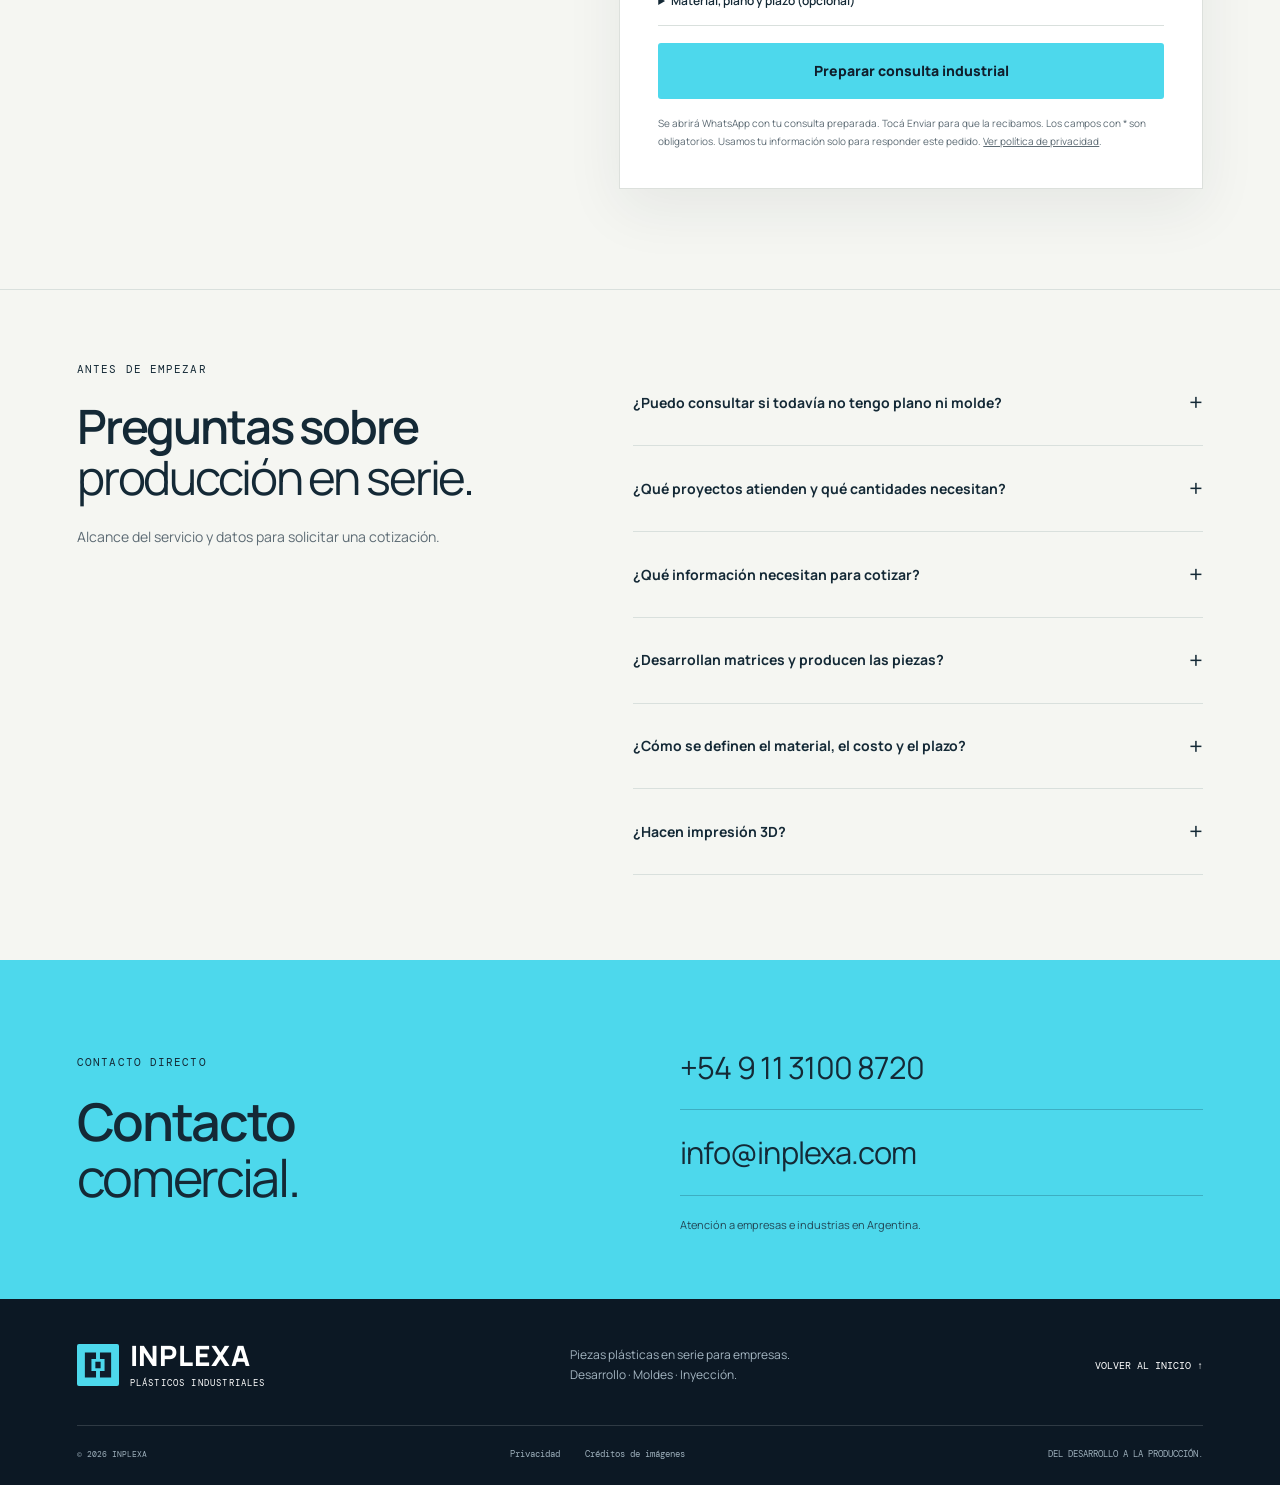
==== commit 43dd94bc: "Restore original full-bleed INPLEXA design with focused industrial copy" ====
--- a/index.html
+++ b/index.html
@@ -9,38 +9,28 @@
 <meta property="og:type" content="website"><meta property="og:locale" content="es_AR"><meta property="og:title" content="INPLEXA · Producción plástica en serie para empresas"><meta property="og:description" content="Piezas plásticas industriales en serie. Desarrollo de producto, moldes e inyección para empresas con demanda recurrente en Argentina."><meta property="og:url" content="https://inplexa.com/">
 <link rel="preconnect" href="https://fonts.googleapis.com"><link rel="preconnect" href="https://fonts.gstatic.com" crossorigin>
 <link href="https://fonts.googleapis.com/css2?family=DM+Mono:wght@400;500&family=Manrope:wght@400;500;600;700;800&display=swap" rel="stylesheet">
-<link rel="stylesheet" href="/corporate.css?v=20261003b"><link rel="icon" type="image/svg+xml" href="/assets/inplexa-mark-v2.svg">
+<link rel="stylesheet" href="/v2.css?v=20260918c"><link rel="stylesheet" href="/web-polish.css?v=20260921"><link rel="stylesheet" href="/industrial.css?v=20261003-restored"><link rel="icon" type="image/svg+xml" href="/assets/inplexa-mark-v2.svg">
   <script async src="https://www.googletagmanager.com/gtag/js?id=AW-18452248601"></script>
   <script>window.dataLayer=window.dataLayer||[];function gtag(){dataLayer.push(arguments)}gtag('js',new Date());gtag('config','AW-18452248601');gtag('config','G-6NSYC7V5YL');</script>
 <script type="application/ld+json">{"@context":"https://schema.org","@graph":[{"@type":"Organization","@id":"https://inplexa.com/#empresa","name":"INPLEXA","url":"https://inplexa.com/","logo":"https://inplexa.com/assets/inplexa-mark-v2.svg","description":"Fábrica de plásticos industriales para empresas e industrias en Argentina. Desarrollo de piezas, moldes y producción por inyección.","email":"info@inplexa.com","telephone":"+54 9 11 3100 8720","areaServed":{"@type":"Country","name":"Argentina"},"contactPoint":{"@type":"ContactPoint","telephone":"+54 9 11 3100 8720","email":"info@inplexa.com","contactType":"sales","availableLanguage":"Spanish"}},{"@type":"WebSite","@id":"https://inplexa.com/#website","url":"https://inplexa.com/","name":"INPLEXA","inLanguage":"es-AR","publisher":{"@id":"https://inplexa.com/#empresa"}},{"@type":"Service","name":"Desarrollo de piezas plásticas a medida","provider":{"@id":"https://inplexa.com/#empresa"},"areaServed":{"@type":"Country","name":"Argentina"}},{"@type":"Service","name":"Diseño y desarrollo de moldes y matrices","provider":{"@id":"https://inplexa.com/#empresa"},"areaServed":{"@type":"Country","name":"Argentina"}},{"@type":"Service","name":"Fabricación de piezas plásticas por inyección","provider":{"@id":"https://inplexa.com/#empresa"},"areaServed":{"@type":"Country","name":"Argentina"}},{"@type":"FAQPage","mainEntity":[{"@type":"Question","name":"¿Puedo consultar si todavía no tengo plano ni molde?","acceptedAnswer":{"@type":"Answer","text":"Sí, si el objetivo es una producción industrial en serie. Podés partir de una idea, un boceto o una muestra; necesitamos conocer la empresa, la aplicación y el volumen previsto para evaluar el desarrollo de la pieza y del molde."}},{"@type":"Question","name":"¿Qué proyectos atienden y qué cantidades necesitan?","acceptedAnswer":{"@type":"Answer","text":"Trabajamos con empresas e industrias que necesitan series medianas y altas, reposiciones o desarrollos para producción recurrente. No realizamos unidades sueltas ni microproyectos de baja cantidad. Evaluamos el volumen por lote y anual junto con la pieza, el material y la inversión en molde; compartí esos datos para evaluar la factibilidad de tu serie."}},{"@type":"Question","name":"¿Qué información necesitan para cotizar?","acceptedAnswer":{"@type":"Answer","text":"Indicá empresa, pieza y aplicación, cantidad del primer lote, demanda mensual o anual, recurrencia y plazo. Compartí el material y si tenés plano, muestra o molde; también podemos asesorarte en un desarrollo para serie futura."}},{"@type":"Question","name":"¿Desarrollan matrices y producen las piezas?","acceptedAnswer":{"@type":"Answer","text":"Sí. El servicio integra desarrollo del producto, diseño y desarrollo del molde o matriz, y fabricación de piezas plásticas por inyección. También podés consultar por producción de una pieza ya desarrollada."}},{"@type":"Question","name":"¿Cómo se definen el material, el costo y el plazo?","acceptedAnswer":{"@type":"Answer","text":"Se evalúan según el uso de la pieza, su geometría, las condiciones de trabajo, el molde y la producción prevista. La propuesta se prepara después de revisar el proyecto; no hay un precio o plazo único para todos los desarrollos."}},{"@type":"Question","name":"¿Hacen impresión 3D?","acceptedAnswer":{"@type":"Answer","text":"No. Nuestro servicio se enfoca en el desarrollo de productos, moldes y fabricación de piezas plásticas por inyección."}}]}]}</script>
 </head>
 <body>
-<a class="skip-link" href="#contenido">Ir al contenido</a>
-<header class="topbar"><div class="header-inner"><a class="brand" href="#inicio" aria-label="INPLEXA, inicio"><img src="/assets/inplexa-mark-v2.svg" width="42" height="42" alt=""><span>INPLEXA<small>PLÁSTICOS INDUSTRIALES</small></span></a><nav aria-label="Navegación principal" id="main-nav"><a href="#servicios">Servicios</a><a href="#proceso">Proceso</a><a href="#empresa">Empresa</a><a href="#contacto">Contacto</a></nav><a class="header-cta" href="#cotizar">Solicitar cotización <span aria-hidden="true">↗</span></a><button class="menu-toggle" type="button" aria-expanded="false" aria-controls="main-nav" aria-label="Abrir menú"><span></span><span></span></button></div></header>
+<a class="skip-link" href="#contenido">Ir al contenido</a><div class="scroll-progress" aria-hidden="true"><i></i></div>
+<header class="topbar"><div class="header-inner"><a class="brand" href="#inicio" aria-label="INPLEXA, inicio"><img src="/assets/inplexa-mark-v2.svg" width="42" height="42" alt=""><span>INPLEXA<small>PLÁSTICOS INDUSTRIALES</small></span></a><nav aria-label="Navegación principal" id="main-nav"><a href="#servicios">Qué hacemos</a><a href="#proceso">Cómo trabajamos</a><a href="#empresa">INPLEXA</a><a href="#contacto">Contacto</a></nav><a class="header-cta" href="#cotizar">Solicitar cotización</a><button class="motion-toggle" type="button" aria-label="Pausar animaciones" aria-pressed="false"><span aria-hidden="true">Ⅱ</span></button><button class="menu-toggle" aria-expanded="false" aria-controls="main-nav" aria-label="Abrir menú"><span></span><span></span></button></div></header>
 <main id="contenido">
-<section class="hero" id="inicio"><div class="hero-inner">
-<div class="hero-copy"><p class="eyebrow"><span class="status-dot" aria-hidden="true"></span> INYECCIÓN DE PLÁSTICOS · ARGENTINA</p><h1>Producción de<br>piezas plásticas<br><em>para empresas.</em></h1><p class="intro">Desarrollo de piezas, moldes e inyección para series medianas y altas. Fabricación bajo pedido para proyectos industriales y producción recurrente.</p><div class="hero-actions"><a class="button primary" href="#cotizar">Cotizar una producción <span aria-hidden="true">↗</span></a><a class="hero-secondary" href="#servicios">Conocer los servicios <span aria-hidden="true">↓</span></a></div><p class="hero-note">Series industriales · Reposiciones · Desarrollos para fabricación en serie</p></div>
-<figure class="hero-visual"><img src="/assets/matriz-y-pieza-1600.webp" srcset="/assets/matriz-y-pieza-800.webp 800w, /assets/matriz-y-pieza-1600.webp 1600w" sizes="(max-width: 760px) 100vw, 50vw" width="1600" height="1000" alt="Molde metálico de inyección y pieza plástica. Fotografía de referencia del proceso." fetchpriority="high" decoding="async"><figcaption><span>MOLDE + PIEZA</span><p>Matriz de inyección<br>y pieza plástica.</p><small>Fotografía de referencia · <a href="/creditos.html">Créditos</a></small></figcaption></figure>
-</div></section>
-<div class="capability-band"><div class="capability-inner"><span>DEL DESARROLLO A LA PRODUCCIÓN</span><p>Desarrollo de piezas</p><p>Moldes y matrices</p><p>Inyección en serie</p></div></div>
-<section class="services section" id="servicios"><div class="section-heading"><div><p class="eyebrow">01 / SERVICIOS INDUSTRIALES</p><h2>Desarrollo, moldes<br>e <em>inyección.</em></h2></div><p>Evaluamos producto, molde y volumen como partes de un mismo proyecto. Podés consultar por un desarrollo completo o por la producción de una pieza existente.</p></div><div class="service-grid">
-<article class="service-card"><div class="card-image"><img src="/assets/pieza-plastica-800.webp" width="1600" height="1000" alt="Pieza plástica moldeada por inyección. Fotografía de referencia." loading="lazy" decoding="async"></div><div class="card-copy"><span class="card-index">01 / PRODUCTO</span><h3>Desarrollo de piezas</h3><p>Revisamos aplicación, geometría y material para desarrollar una pieza orientada a su fabricación por inyección.</p><a class="text-link" href="#desarrollo">Evaluar un desarrollo <span aria-hidden="true">↗</span></a></div></article>
-<article class="service-card"><div class="card-image"><img src="/assets/matriz-y-pieza-800.webp" width="1600" height="1000" alt="Molde de inyección y pieza correspondiente. Fotografía de referencia." loading="lazy" decoding="async"></div><div class="card-copy"><span class="card-index">02 / HERRAMENTAL</span><h3>Moldes y matrices</h3><p>Desarrollamos el molde en función de la pieza y la serie prevista. Si ya contás con un molde, evaluamos su aplicación al proyecto.</p><a class="text-link" href="#proceso">Conocer el proceso <span aria-hidden="true">↗</span></a></div></article>
-<article class="service-card"><div class="card-image"><img src="/assets/inyeccion-automatizada-800.webp" width="1600" height="1000" alt="Máquina inyectora con extracción automatizada. Fotografía de referencia." loading="lazy" decoding="async"></div><div class="card-copy"><span class="card-index">03 / PRODUCCIÓN</span><h3>Inyección de plásticos</h3><p>Fabricamos piezas bajo pedido para series medianas y altas, con foco en la demanda de la empresa y sus reposiciones.</p><a class="text-link" href="#cotizar">Consultar por una serie <span aria-hidden="true">↗</span></a></div></article>
-</div><p class="image-note">Las fotografías ilustran piezas y procesos industriales; no corresponden a instalaciones ni trabajos acreditados de INPLEXA. <a href="/creditos.html">Ver créditos</a>.</p></section>
-<section class="development section" id="desarrollo"><div class="section-heading"><div><p class="eyebrow">02 / PROYECTOS PARA EMPRESAS</p><h2>Piezas existentes<br>y <em>nuevos desarrollos.</em></h2></div><p>El objetivo es una producción en serie. La evaluación puede comenzar con un plano, una muestra o una especificación funcional.</p></div><div class="project-grid">
-<article><span class="project-tag">PIEZA EXISTENTE</span><h3>Llevar una pieza a producción</h3><p>Compartí el plano o la muestra, el material y la cantidad requerida. Revisamos la pieza y el molde disponible o necesario.</p></article>
-<article><span class="project-tag">NUEVO DESARROLLO</span><h3>Desarrollar para fabricar en serie</h3><p>Definimos el proyecto a partir de su función, condiciones de uso y demanda prevista, junto con el desarrollo del molde.</p></article>
-<article><span class="project-tag">DEMANDA RECURRENTE</span><h3>Planificar series y reposiciones</h3><p>Indicá el volumen por lote y la necesidad mensual o anual para evaluar la producción y su continuidad.</p></article>
-</div><div class="fit-note"><p><strong>Trabajamos con empresas e industrias.</strong> El servicio está orientado a series medianas y altas, producción recurrente y desarrollos industriales. No realizamos unidades sueltas ni microproyectos de baja cantidad.</p><a class="text-link" href="#cotizar">Evaluar mi serie <span aria-hidden="true">↗</span></a></div></section>
-<section class="process section" id="proceso"><div class="process-heading"><p class="eyebrow">03 / PROCESO DE TRABAJO</p><h2>Cómo evaluamos<br><em>una producción.</em></h2><p>Una propuesta comercial necesita una base técnica: aplicación, pieza, molde y volumen. Revisamos esos datos antes de definir el alcance de fabricación.</p><a class="text-link" href="#cotizar">Compartir datos del proyecto <span aria-hidden="true">↗</span></a></div><ol class="steps">
-<li><span>01</span><div><h3>Relevamiento de la necesidad</h3><p>Empresa, aplicación, documentación disponible, cantidad por lote, demanda y plazo requerido.</p></div></li>
-<li><span>02</span><div><h3>Evaluación técnica</h3><p>Revisamos geometría, material y requisitos de la pieza, junto con el molde existente o el desarrollo necesario.</p></div></li>
-<li><span>03</span><div><h3>Definición de la propuesta</h3><p>El alcance, las condiciones comerciales y los plazos se definen según el proyecto y la producción prevista.</p></div></li>
-<li><span>04</span><div><h3>Desarrollo y fabricación</h3><p>Con el proyecto acordado, avanzamos en las etapas de producto, matriz e inyección que requiere la serie.</p></div></li>
-</ol></section>
-<section class="company section" id="empresa"><div class="company-copy"><p class="eyebrow">04 / INPLEXA</p><h2>Fabricación de piezas<br>plásticas <em>en Argentina.</em></h2></div><div class="company-description"><p>Somos una fábrica de plásticos industriales orientada al desarrollo y fabricación en serie de piezas para empresas e industrias en Argentina.</p><p>Desarrollamos piezas y moldes, y fabricamos por inyección. La evaluación contempla la función de la pieza, el material, el volumen y los requisitos de producción.</p></div></section>
-<section class="quote section" id="cotizar"><div class="quote-copy"><p class="eyebrow">05 / COTIZACIÓN INDUSTRIAL</p><h2>Solicitar una<br><em>cotización industrial.</em></h2><p>Compartí los datos de tu empresa, la pieza y el volumen previsto. Son la base para evaluar la factibilidad técnica y comercial de la serie.</p><div class="quote-checklist"><h3>Información útil para la evaluación</h3><ul><li>Aplicación y condiciones de uso de la pieza.</li><li>Unidades por lote y demanda mensual o anual.</li><li>Material, plano o muestra, si están disponibles.</li><li>Situación del molde y plazo requerido.</li></ul></div><p class="industrial-filter">Atención a empresas e industrias. Producción en serie; no unidades sueltas ni microproyectos de baja cantidad.</p><div class="quote-contact"><a href="mailto:info@inplexa.com"><span>EMAIL COMERCIAL</span>info@inplexa.com</a><a data-whatsapp href="https://wa.me/5491131008720"><span>WHATSAPP COMERCIAL</span>+54 9 11 3100 8720</a></div></div><div class="form-panel"><p class="eyebrow">SOLICITUD DE COTIZACIÓN</p><h3>Datos para evaluar tu serie</h3><p class="form-intro">Completá los datos de tu empresa, la pieza y las cantidades previstas. Después podrás enviar la consulta por WhatsApp.</p><form id="quoteForm">
+<section class="hero" id="inicio">
+<div class="hero-copy"><p class="eyebrow"><i></i> FÁBRICA DE PLÁSTICOS POR INYECCIÓN</p><h1>Fabricación de<br><em>piezas plásticas en serie<br>para empresas.</em></h1><p class="intro">Desarrollo de piezas, moldes y producción por inyección para empresas e industrias. Evaluamos series medianas y altas, reposiciones y proyectos con demanda recurrente.</p><div class="hero-actions"><a class="button primary" href="#cotizar">Solicitar cotización</a><a class="button outline" href="#servicios">Servicios industriales</a></div><p class="hero-note">Empresas e industrias · Series medianas y altas · Argentina</p><div class="hero-bottom"><span>DISEÑO + MATRIZ + INYECCIÓN</span><a href="#servicios" aria-label="Explorar nuestros servicios">EXPLORAR</a></div></div>
+<div class="hero-visual" data-hero-slideshow aria-roledescription="carrusel" aria-label="Presentación del proceso de fabricación"><div class="hero-shots"><figure class="hero-shot is-active" data-hero-shot><img class="hero-photo" src="/assets/planta-inyeccion-1600.webp" srcset="/assets/planta-inyeccion-800.webp 800w, /assets/planta-inyeccion-1600.webp 1600w" sizes="(max-width: 760px) 100vw, 55vw" width="1600" height="1000" alt="Vista de máquinas inyectoras en una planta industrial. Fotografía de referencia." fetchpriority="high" decoding="async"><figcaption><span>01 / INYECCIÓN INDUSTRIAL</span><p>Fabricación por inyección.<br>Producción en serie.</p></figcaption></figure><figure class="hero-shot" data-hero-shot aria-hidden="true"><img class="hero-photo" src="/assets/inyeccion-automatizada-1600.webp" srcset="/assets/inyeccion-automatizada-800.webp 800w, /assets/inyeccion-automatizada-1600.webp 1600w" sizes="(max-width: 760px) 100vw, 55vw" width="1600" height="1000" alt="Máquina inyectora con extracción automatizada. Fotografía de referencia." loading="lazy" decoding="async"><figcaption><span>02 / PRODUCCIÓN CONTROLADA</span><p>Máquinas de inyección.<br>Extracción de piezas.</p></figcaption></figure><figure class="hero-shot" data-hero-shot aria-hidden="true"><img class="hero-photo" src="/assets/matriz-y-pieza-1600.webp" srcset="/assets/matriz-y-pieza-800.webp 800w, /assets/matriz-y-pieza-1600.webp 1600w" sizes="(max-width: 760px) 100vw, 55vw" width="1600" height="1000" alt="Matriz de inyección con la pieza plástica fabricada. Fotografía de referencia." loading="lazy" decoding="async"><figcaption><span>03 / MATRIZ + PIEZA</span><p>Molde de inyección<br>y pieza plástica.</p></figcaption></figure></div><div class="hero-photo-shade"></div><div class="visual-label"><span><i></i> DEL DESARROLLO A LA PRODUCCIÓN</span><span data-hero-count>INP / 01</span></div><small class="hero-reference">Fotografías de referencia del proceso industrial</small><div class="hero-dots" aria-label="Seleccionar fotografía"><button class="is-active" data-hero-dot aria-label="Ver fotografía 1" aria-current="true"></button><button data-hero-dot aria-label="Ver fotografía 2"></button><button data-hero-dot aria-label="Ver fotografía 3"></button></div><div class="corner-mark" aria-hidden="true">+</div></div>
+</section>
+<div class="capability-band" aria-label="Proceso integral de INPLEXA"><div class="capability-track"><div class="capability-set"><span>UN PROCESO INTEGRAL</span><p>Desarrollo de producto</p><p>Moldes y matrices</p><p>Producción por inyección</p></div><div class="capability-set" aria-hidden="true"><span>UN PROCESO INTEGRAL</span><p>Desarrollo de producto</p><p>Moldes y matrices</p><p>Producción por inyección</p></div></div></div>
+<section class="services section" id="servicios"><div class="section-heading reveal"><p class="eyebrow">01 / QUÉ HACEMOS</p><h2>Desarrollo de piezas,<br>moldes e <em>inyección.</em></h2><p>Desarrollamos piezas y moldes, y fabricamos por inyección. Evaluamos la aplicación, el material y el volumen previsto.</p></div><div class="service-grid">
+<article class="service-card reveal"><div class="card-image"><img class="" src="/assets/pieza-plastica-1600.webp" srcset="/assets/pieza-plastica-800.webp 800w, /assets/pieza-plastica-1600.webp 1600w" sizes="(max-width: 760px) 100vw, 55vw" width="1600" height="1000" alt="Carcasa plástica fabricada por inyección, imagen de referencia." loading="lazy" decoding="async"><span>01</span></div><div class="card-copy"><h3>Desarrollo de piezas</h3><p>Revisamos aplicación, geometría y material para desarrollar una pieza orientada a su fabricación por inyección.</p><a href="#desarrollo">Evaluar un desarrollo</a></div></article>
+<article class="service-card reveal"><div class="card-image mold-photo"><img class="" src="/assets/matriz-y-pieza-1600.webp" srcset="/assets/matriz-y-pieza-800.webp 800w, /assets/matriz-y-pieza-1600.webp 1600w" sizes="(max-width: 760px) 100vw, 55vw" width="1600" height="1000" alt="Matriz de inyección y pieza plástica correspondiente, imagen de referencia." loading="lazy" decoding="async"><span>02</span></div><div class="card-copy"><h3>Moldes y matrices</h3><p>Desarrollamos el molde en función de la pieza y la serie prevista. Si ya contás con un molde, evaluamos su aplicación al proyecto.</p><a href="#proceso">Conocé el proceso</a></div></article>
+<article class="service-card reveal"><div class="card-image"><img class="" src="/assets/inyeccion-automatizada-1600.webp" srcset="/assets/inyeccion-automatizada-800.webp 800w, /assets/inyeccion-automatizada-1600.webp 1600w" sizes="(max-width: 760px) 100vw, 55vw" width="1600" height="1000" alt="Inyectora con brazo robótico y piezas plásticas sobre cinta, imagen de referencia." loading="lazy" decoding="async"><span>03</span></div><div class="card-copy"><h3>Inyección de plásticos</h3><p>Fabricamos piezas bajo pedido para series medianas y altas, según la demanda de la empresa y sus reposiciones.</p><a href="#cotizar">Consultar por producción</a></div></article></div><p class="image-note">Fotografías de referencia de piezas, moldes y procesos. <a href="/creditos.html">Ver créditos</a>.</p></section>
+<section class="development section" id="desarrollo"><div class="development-heading reveal"><p class="eyebrow">PROYECTOS INDUSTRIALES</p><h2>Piezas existentes<br>y <em>nuevos desarrollos.</em></h2></div><div class="development-body reveal"><p class="large-copy">Producción industrial en serie.</p><p>Podés consultar por una pieza ya desarrollada o por un desarrollo nuevo. Necesitamos conocer su función, las condiciones de uso y la cantidad por lote o por año para evaluar la pieza y el molde.</p><div class="starting-points"><span>Plano de la pieza</span><span>Muestra</span><span>Especificación técnica</span></div><a class="text-link" href="#cotizar">Evaluar un desarrollo industrial</a></div></section>
+<section class="process section" id="proceso"><div class="process-visual reveal"><img class="" src="/assets/matriz-y-pieza-1600.webp" srcset="/assets/matriz-y-pieza-800.webp 800w, /assets/matriz-y-pieza-1600.webp 1600w" sizes="(max-width: 760px) 100vw, 55vw" width="1600" height="1000" alt="Detalle fotográfico de una matriz metálica con su pieza inyectada. Imagen de referencia." loading="lazy" decoding="async"><div class="process-photo-label"><span>DEL MOLDE A LA PIEZA</span><small>Imagen de referencia</small></div></div><div class="process-content"><p class="eyebrow">02 / CÓMO TRABAJAMOS</p><h2>Evaluación y<br><em>producción en serie.</em></h2><ol class="steps"><li class="reveal"><span>01</span><div><h3>Relevamiento del proyecto</h3><p>Revisamos la pieza, su aplicación, la documentación disponible, el volumen previsto y el plazo requerido.</p></div></li><li class="reveal"><span>02</span><div><h3>Evaluación técnica</h3><p>Evaluamos la geometría y el material según las condiciones de uso y los requisitos de fabricación.</p></div></li><li class="reveal"><span>03</span><div><h3>Definición del molde</h3><p>Evaluamos el molde disponible o el desarrollo necesario para la pieza y la serie.</p></div></li><li class="reveal"><span>04</span><div><h3>Desarrollo y fabricación</h3><p>Con la propuesta acordada, avanzamos en las etapas de producto, matriz e inyección que requiere el proyecto.</p></div></li></ol></div></section>
+<section class="company section" id="empresa"><div class="company-top reveal"><p class="eyebrow">03 / SOMOS INPLEXA</p><h2>Fabricación de piezas<br>plásticas <em>en Argentina.</em></h2><div><p>Somos una fábrica de plásticos industriales orientada al desarrollo y fabricación en serie de piezas para empresas e industrias en Argentina.</p><p>Desarrollamos piezas y moldes, y fabricamos por inyección. La evaluación contempla la función de la pieza, el material, el volumen y los requisitos de producción.</p></div></div><div class="factory-slider" aria-roledescription="carrusel" aria-label="Referencias del proceso de fabricación"><div class="factory-slide is-active" data-slide><img class="" src="/assets/inyeccion-automatizada-1600.webp" srcset="/assets/inyeccion-automatizada-800.webp 800w, /assets/inyeccion-automatizada-1600.webp 1600w" sizes="(max-width: 760px) 100vw, 55vw" width="1600" height="1000" alt="Máquina inyectora con extracción automatizada y producción de piezas. Fotografía de referencia." loading="lazy" decoding="async"><div><span>01 / PRODUCCIÓN</span><h3>Inyección de piezas plásticas.</h3></div></div><div class="factory-slide" data-slide aria-hidden="true"><img class="" src="/assets/planta-inyeccion-1600.webp" srcset="/assets/planta-inyeccion-800.webp 800w, /assets/planta-inyeccion-1600.webp 1600w" sizes="(max-width: 760px) 100vw, 55vw" width="1600" height="1000" alt="Línea de máquinas de inyección de plástico. Fotografía de referencia." loading="lazy" decoding="async"><div><span>02 / INYECCIÓN</span><h3>Máquinas de inyección.</h3></div></div><div class="factory-slide" data-slide aria-hidden="true"><img class="" src="/assets/pieza-plastica-1600.webp" srcset="/assets/pieza-plastica-800.webp 800w, /assets/pieza-plastica-1600.webp 1600w" sizes="(max-width: 760px) 100vw, 55vw" width="1600" height="1000" alt="Pieza plástica moldeada por inyección. Fotografía de referencia." loading="lazy" decoding="async"><div><span>03 / PRODUCTO</span><h3>Piezas fabricadas por inyección.</h3></div></div><div class="slider-controls"><p>FOTOGRAFÍAS DE REFERENCIA</p><div><button data-prev aria-label="Foto anterior">Anterior</button><span id="slide-count" aria-live="polite">01 / 03</span><button data-next aria-label="Foto siguiente">Siguiente</button><button data-pause aria-label="Pausar presentación" aria-pressed="false">Ⅱ</button></div></div></div></section>
+<section class="quote section" id="cotizar"><div class="quote-copy reveal"><p class="eyebrow"><i></i> COTIZACIÓN PARA EMPRESAS</p><h2>Cotización<br><em>industrial.</em></h2><p>Indicá tu empresa, la pieza y las cantidades previstas. Con esos datos evaluamos la factibilidad técnica y comercial de la serie.</p><div class="quote-contact"><a data-whatsapp href="https://wa.me/5491131008720"><span>WHATSAPP DIRECTO</span>+54 9 11 3100 8720</a><a href="mailto:info@inplexa.com"><span>EMAIL COMERCIAL</span>info@inplexa.com</a></div><p class="industrial-filter">Nuestro servicio está orientado a producción industrial en serie. No realizamos unidades sueltas ni microproyectos de baja cantidad.</p><p class="quote-footnote">Desarrollo de producto · Moldes · Inyección</p></div><div class="form-panel"><div class="form-heading"><span>SOLICITUD DE COTIZACIÓN INDUSTRIAL</span></div><h3>Datos del proyecto</h3><p class="form-intro">Completá los datos esenciales. Después podrás enviar la consulta por WhatsApp.</p><form id="quoteForm">
 <input type="hidden" name="utm_source"><input type="hidden" name="utm_medium"><input type="hidden" name="utm_campaign"><input type="hidden" name="gclid">
 <fieldset><legend><span>01</span> Empresa y contacto</legend><div class="qualification-grid">
 <label>Empresa <span aria-hidden="true">*</span><input name="empresa" required autocomplete="organization" maxlength="160" placeholder="Nombre de la empresa"></label>
@@ -62,10 +52,10 @@
 <button class="button primary" type="submit">Preparar consulta industrial</button>
 <p class="form-note">Se abrirá WhatsApp con tu consulta preparada. Tocá Enviar para que la recibamos. Los campos con * son obligatorios. Usamos tu información solo para responder este pedido. <a href="/privacy.html">Ver política de privacidad</a>.</p>
 </form></div></section>
-<section class="faq section" id="preguntas"><div><p class="eyebrow">ANTES DE EMPEZAR</p><h2>Preguntas sobre<br><em>producción en serie.</em></h2><p>Alcance del servicio y datos para una evaluación técnica y comercial.</p></div><div><details><summary>¿Puedo consultar si todavía no tengo plano ni molde?<span aria-hidden="true">+</span></summary><p>Sí, si el objetivo es una producción industrial en serie. Podés partir de una idea, un boceto o una muestra; necesitamos conocer la empresa, la aplicación y el volumen previsto para evaluar el desarrollo de la pieza y del molde.</p></details><details><summary>¿Qué proyectos atienden y qué cantidades necesitan?<span aria-hidden="true">+</span></summary><p>Trabajamos con empresas e industrias que necesitan series medianas y altas, reposiciones o desarrollos para producción recurrente. No realizamos unidades sueltas ni microproyectos de baja cantidad. Evaluamos el volumen por lote y anual junto con la pieza, el material y la inversión en molde; compartí esos datos para evaluar la factibilidad de tu serie.</p></details><details><summary>¿Qué información necesitan para cotizar?<span aria-hidden="true">+</span></summary><p>Indicá empresa, pieza y aplicación, cantidad del primer lote, demanda mensual o anual, recurrencia y plazo. Compartí el material y si tenés plano, muestra o molde; también podemos asesorarte en un desarrollo para serie futura.</p></details><details><summary>¿Desarrollan matrices y producen las piezas?<span aria-hidden="true">+</span></summary><p>Sí. El servicio integra desarrollo del producto, diseño y desarrollo del molde o matriz, y fabricación de piezas plásticas por inyección. También podés consultar por producción de una pieza ya desarrollada.</p></details><details><summary>¿Cómo se definen el material, el costo y el plazo?<span aria-hidden="true">+</span></summary><p>Se evalúan según el uso de la pieza, su geometría, las condiciones de trabajo, el molde y la producción prevista. La propuesta se prepara después de revisar el proyecto; no hay un precio o plazo único para todos los desarrollos.</p></details><details><summary>¿Hacen impresión 3D?<span aria-hidden="true">+</span></summary><p>No. Nuestro servicio se enfoca en el desarrollo de productos, moldes y fabricación de piezas plásticas por inyección.</p></details></div></section>
-<section class="contact section" id="contacto"><div><p class="eyebrow">CONTACTO COMERCIAL</p><h2>Contacto<br><em>comercial.</em></h2><p>Desarrollo de piezas, moldes y producción por inyección en Argentina.</p></div><div class="contact-links"><a data-whatsapp href="https://wa.me/5491131008720"><span>WHATSAPP</span>+54 9 11 3100 8720 <b aria-hidden="true">↗</b></a><a href="mailto:info@inplexa.com"><span>EMAIL</span>info@inplexa.com <b aria-hidden="true">↗</b></a></div></section>
+<section class="faq section" id="preguntas"><div><p class="eyebrow">ANTES DE EMPEZAR</p><h2>Preguntas sobre<br><em>producción en serie.</em></h2><p>Alcance del servicio y datos para solicitar una cotización.</p></div><div><details><summary>¿Puedo consultar si todavía no tengo plano ni molde?<span aria-hidden="true">+</span></summary><p>Sí, si el objetivo es una producción industrial en serie. Podés partir de una idea, un boceto o una muestra; necesitamos conocer la empresa, la aplicación y el volumen previsto para evaluar el desarrollo de la pieza y del molde.</p></details><details><summary>¿Qué proyectos atienden y qué cantidades necesitan?<span aria-hidden="true">+</span></summary><p>Trabajamos con empresas e industrias que necesitan series medianas y altas, reposiciones o desarrollos para producción recurrente. No realizamos unidades sueltas ni microproyectos de baja cantidad. Evaluamos el volumen por lote y anual junto con la pieza, el material y la inversión en molde; compartí esos datos para evaluar la factibilidad de tu serie.</p></details><details><summary>¿Qué información necesitan para cotizar?<span aria-hidden="true">+</span></summary><p>Indicá empresa, pieza y aplicación, cantidad del primer lote, demanda mensual o anual, recurrencia y plazo. Compartí el material y si tenés plano, muestra o molde; también podemos asesorarte en un desarrollo para serie futura.</p></details><details><summary>¿Desarrollan matrices y producen las piezas?<span aria-hidden="true">+</span></summary><p>Sí. El servicio integra desarrollo del producto, diseño y desarrollo del molde o matriz, y fabricación de piezas plásticas por inyección. También podés consultar por producción de una pieza ya desarrollada.</p></details><details><summary>¿Cómo se definen el material, el costo y el plazo?<span aria-hidden="true">+</span></summary><p>Se evalúan según el uso de la pieza, su geometría, las condiciones de trabajo, el molde y la producción prevista. La propuesta se prepara después de revisar el proyecto; no hay un precio o plazo único para todos los desarrollos.</p></details><details><summary>¿Hacen impresión 3D?<span aria-hidden="true">+</span></summary><p>No. Nuestro servicio se enfoca en el desarrollo de productos, moldes y fabricación de piezas plásticas por inyección.</p></details></div></section>
+<section class="contact section" id="contacto"><div><p class="eyebrow">CONTACTO DIRECTO</p><h2>Contacto<br><em>comercial.</em></h2></div><div><a data-whatsapp href="https://wa.me/5491131008720">+54 9 11 3100 8720</a><a href="mailto:info@inplexa.com">info@inplexa.com</a><p>Atención a empresas e industrias en Argentina.</p></div></section>
 </main>
-<footer><div class="footer-main"><a class="brand" href="#inicio" aria-label="INPLEXA, inicio"><img src="/assets/inplexa-mark-v2.svg" width="42" height="42" alt=""><span>INPLEXA<small>PLÁSTICOS INDUSTRIALES</small></span></a><p>Piezas plásticas en serie para empresas.<br>Desarrollo · Moldes · Inyección.</p><a href="#inicio">Volver al inicio ↑</a></div><div class="footer-bottom"><small>© <span id="year">2026</span> INPLEXA</small><div><a href="/privacy.html">Privacidad</a><a href="/creditos.html">Créditos de imágenes</a></div><span>PLÁSTICOS INDUSTRIALES · ARGENTINA</span></div></footer>
-<a class="floating-wa" data-whatsapp href="https://wa.me/5491131008720" aria-label="Consulta industrial por WhatsApp"><img src="/assets/whatsapp.svg" width="22" height="22" alt=""><span>WhatsApp</span></a>
-<script src="/config.js"></script><script src="/script.js?v=20261003-essential"></script><script src="/corporate.js?v=20261003" defer></script>
+<footer><div class="footer-main"><a class="brand" href="#inicio" aria-label="INPLEXA, inicio"><img src="/assets/inplexa-mark-v2.svg" width="42" height="42" alt=""><span>INPLEXA<small>PLÁSTICOS INDUSTRIALES</small></span></a><p>Piezas plásticas en serie para empresas.<br>Desarrollo · Moldes · Inyección.</p><a href="#inicio">VOLVER AL INICIO ↑</a></div><div class="footer-bottom"><small>© <span id="year">2026</span> INPLEXA</small><div><a href="/privacy.html">Privacidad</a><a href="/creditos.html">Créditos de imágenes</a></div><span>DEL DESARROLLO A LA PRODUCCIÓN.</span></div></footer>
+<a class="floating-wa" data-whatsapp href="https://wa.me/5491131008720" aria-label="Consultar por WhatsApp"><img src="/assets/whatsapp.svg" width="22" height="22" alt=""><span>WhatsApp</span></a>
+<script src="/config.js"></script><script src="/script.js?v=20261003-essential"></script><script src="/v2.js?v=20260918c" defer></script>
 </body></html>
--- a/v2.css
+++ b/v2.css
@@ -0,0 +1,18 @@
+:root{--navy:#101e2c;--deep:#0c1824;--cyan:#4dd8ec;--paper:#f3f4ef;--ink:#182b39;--muted:#5d6b74;--line:#d3d9d7;--mono:'DM Mono',monospace;--font:'Manrope',Arial,sans-serif}*{box-sizing:border-box}html{scroll-behavior:smooth;scroll-padding-top:95px}body{margin:0;background:var(--paper);color:var(--ink);font-family:var(--font);font-size:16px;line-height:1.7}a{color:inherit;text-decoration:none}button,input,select,textarea{font:inherit}button,a,input,select,textarea{-webkit-tap-highlight-color:transparent}a,button{touch-action:manipulation}button{cursor:pointer}img{display:block;max-width:100%}figure,p,h1,h2,h3{margin:0}h1,h2,h3{font-weight:600;line-height:1.08;letter-spacing:-.045em}h2{font-size:clamp(34px,3.7vw,56px)}h2 em,h1 em{font-style:normal;font-weight:400}p{color:var(--muted)}:focus-visible{outline:3px solid #138caa;outline-offset:5px}section[id]{scroll-margin-top:20px}.skip-link{position:fixed;top:-100px;left:20px;z-index:100;background:var(--cyan);color:var(--navy);padding:12px}.skip-link:focus{top:10px}.topbar{position:sticky;top:0;background:rgba(16,30,44,.97);color:white;z-index:30;border-bottom:1px solid #ffffff20;backdrop-filter:blur(14px)}.header-inner{max-width:1600px;margin:auto;padding:22px 4.5%;display:flex;gap:30px;align-items:center;justify-content:space-between}.brand{display:flex;gap:11px;align-items:center;flex-shrink:0}.brand>span{font-size:28px;font-weight:800;line-height:1;letter-spacing:.025em}.brand small{display:block;font:9px var(--mono);letter-spacing:.13em;margin-top:8px}.topbar nav{display:flex;gap:26px;align-items:center}.topbar nav a{font-size:13px;color:#d4dfe4;position:relative}.topbar nav a:after{content:'';height:1px;position:absolute;bottom:-5px;left:0;width:0;background:var(--cyan);transition:width .25s}.topbar nav a:hover:after{width:100%}.header-cta{font-size:13px;font-weight:800;border:1px solid #71818d;padding:10px 16px;display:flex;gap:24px;align-items:center;transition:.25s}.header-cta:hover{background:var(--cyan);border-color:var(--cyan);color:var(--navy)}.menu-toggle{display:none}.hero{display:grid;grid-template-columns:1fr 1fr;min-height:650px;background:var(--navy);color:var(--paper);max-width:1920px;margin:auto}.hero-copy{padding:60px 7% 28px 9%;display:flex;flex-direction:column;align-items:flex-start}.eyebrow{font:11px var(--mono);letter-spacing:.1em;line-height:1.7;display:flex;align-items:center;gap:11px;color:inherit}.eyebrow i,.visual-label i{display:inline-block;background:var(--cyan);width:6px;height:6px;border-radius:50%;flex-shrink:0}.hero .eyebrow{color:#b8cbd7;margin-bottom:25px}.hero h1{font-size:clamp(42px,4.4vw,70px);line-height:1.06;letter-spacing:-.052em}.hero h1 em{color:var(--cyan)}.intro{font-size:16px;line-height:1.85;color:#c1cdd4;max-width:450px;margin-top:28px}.hero-actions{display:flex;gap:12px;flex-wrap:wrap;margin-top:30px}.button{min-height:51px;padding:14px 20px;display:inline-flex;gap:22px;align-items:center;justify-content:space-between;font-size:13px;font-weight:800;border:1px solid transparent;transition:background .2s,transform .2s}.button span{font-size:21px;line-height:1}.primary{background:var(--cyan);color:var(--navy)}.primary:hover{background:#7ce8f5;transform:translateY(-2px)}.outline{border-color:#7c8a95;color:white}.outline:hover{background:#ffffff10}.hero-note{font-size:11px;color:#aabbc6;margin-top:14px}.hero-bottom{margin-top:auto;padding-top:36px;display:flex;width:100%;gap:20px;justify-content:space-between;align-items:center;font:10px var(--mono);letter-spacing:.07em;color:#a0b6c4}.hero-bottom a{display:flex;gap:18px;align-items:center;color:var(--paper)}.hero-bottom b{font-size:20px;font-weight:400}.hero-visual{position:relative;overflow:hidden;min-height:630px;background:#283b48}.hero-photo{position:absolute;inset:0;width:100%;height:100%;object-fit:cover;object-position:57% center;animation:photoEnter 1.6s cubic-bezier(.2,.65,.3,1) both}.hero-photo-shade{position:absolute;inset:0;background:linear-gradient(180deg,#07121c33 0%,transparent 45%,#07121cd9 100%)}.visual-label{position:absolute;top:26px;left:28px;right:28px;z-index:2;display:flex;justify-content:space-between;gap:20px;color:white;font:9px var(--mono);letter-spacing:.04em}.visual-label>span:first-child{display:flex;align-items:center;gap:10px}.photo-caption{position:absolute;left:34px;bottom:34px;z-index:2}.photo-caption>span{font:10px var(--mono);letter-spacing:.1em;color:var(--cyan)}.photo-caption p{color:white;font-size:30px;letter-spacing:-.035em;line-height:1.2;margin:15px 0}.photo-caption small{font-size:10px;color:#c3ced3}.corner-mark{position:absolute;bottom:35px;right:32px;font:50px var(--mono);color:var(--cyan);line-height:1}.capability-band{display:grid;grid-template-columns:.85fr 1fr 1fr 1.1fr;background:var(--cyan);padding:25px 4.5%;gap:30px;align-items:center}.capability-band>span{font:10px var(--mono);letter-spacing:.1em}.capability-band p{font-size:15px;font-weight:700;color:var(--navy);display:flex;justify-content:space-between;border-left:1px solid #18384d40;padding-left:28px}.capability-band b{font-weight:400}.section{padding:100px 6%;max-width:1600px;margin:auto}.section-heading{display:grid;grid-template-columns:1fr 1fr;gap:20px 80px;align-items:end;margin-bottom:42px}.section-heading .eyebrow{grid-column:1/-1}.section-heading>p:last-child{max-width:360px;justify-self:end;line-height:1.8}.section-heading h2 em{color:#677780}.services{padding-top:88px}.service-grid{display:grid;grid-template-columns:repeat(3,1fr);gap:24px}.service-card{min-width:0}.card-image{height:270px;position:relative;overflow:hidden;background:#dde2e3}.card-image img{width:100%;height:100%;object-fit:cover;transition:transform .8s}.service-card:hover .card-image img{transform:scale(1.045)}.card-image>span{position:absolute;top:14px;left:14px;background:var(--paper);padding:5px 10px;font:12px var(--mono)}.mold-photo img{object-position:center 43%}.card-copy{padding:25px 0 0}.card-copy h3{font-size:25px}.card-copy p{font-size:14px;line-height:1.85;margin:16px 0 23px;min-height:78px}.card-copy>a{padding-top:18px;border-top:1px solid var(--line);display:flex;justify-content:space-between;align-items:center;font-size:12px;font-weight:800}.card-copy>a span{font-size:21px}.image-note{font-size:10px;margin-top:28px;color:#6b7881}.image-note a{text-decoration:underline;text-underline-offset:3px}.development{border-top:1px solid var(--line);display:grid;grid-template-columns:1fr 1fr;gap:80px;padding-top:65px;padding-bottom:65px}.development h2{margin-top:25px}.development h2 em{color:#657984}.development-body .large-copy{font-size:23px;line-height:1.5;letter-spacing:-.035em;color:var(--ink);margin-bottom:20px}.development-body>p:not(.large-copy){font-size:14px;line-height:1.9}.starting-points{display:flex;flex-wrap:wrap;gap:10px;margin:25px 0}.starting-points span{font:11px var(--mono);padding:10px 16px;border:1px solid #c9d0cf}.text-link{display:inline-flex;gap:30px;align-items:center;font-size:13px;font-weight:800}.text-link span{font-size:22px}.process{display:grid;grid-template-columns:1fr 1fr;gap:80px;padding-top:50px;padding-bottom:95px}.process-visual{position:relative;min-height:620px;overflow:hidden}.process-visual>img{position:absolute;inset:0;width:100%;height:100%;object-fit:cover;object-position:center}.process-photo-label{position:absolute;bottom:0;left:0;right:0;padding:30px;background:linear-gradient(transparent,#0c1824cf);color:white;display:flex;gap:20px;justify-content:space-between;align-items:center}.process-photo-label span{font:10px var(--mono)}.process-photo-label small{font-size:10px}.process-content .eyebrow{margin-bottom:21px}.process-content h2{font-size:clamp(34px,3.5vw,50px)}.steps{list-style:none;padding:0;margin:35px 0 0}.steps li{display:flex;gap:25px;padding:23px 0;border-top:1px solid var(--line)}.steps li>span{font:12px var(--mono);padding-top:4px;color:#6a7d87}.steps h3{font-size:19px;letter-spacing:-.02em}.steps p{font-size:13px;line-height:1.85;margin-top:10px;max-width:340px}.company{background:var(--navy);color:white;max-width:none;padding-top:80px;padding-bottom:80px}.company-top{display:grid;grid-template-columns:1fr 1fr;gap:26px 80px;max-width:1408px;margin:0 auto 45px}.company-top>.eyebrow{grid-column:1/-1;color:var(--cyan)}.company h2 em{color:#9fb4c3}.company-top>div p{color:#b6c6d0;font-size:14px;line-height:1.9;margin-bottom:15px}.factory-slider{max-width:1408px;margin:auto;height:500px;position:relative;overflow:hidden;background:#263944}.factory-slide{position:absolute;inset:0;opacity:0;transition:opacity 1.1s;pointer-events:none}.factory-slide.is-active{opacity:1}.factory-slide img{width:100%;height:100%;object-fit:cover}.factory-slide:after{content:'';position:absolute;inset:0;background:linear-gradient(transparent 25%,#061322d9)}.factory-slide>div{position:absolute;left:36px;bottom:95px;z-index:2}.factory-slide>div span{font:11px var(--mono);color:var(--cyan)}.factory-slide h3{font-size:36px;margin-top:15px}.slider-controls{position:absolute;bottom:0;left:0;right:0;z-index:3;display:flex;align-items:center;justify-content:space-between;gap:15px;padding:20px 30px;border-top:1px solid #ffffff40}.slider-controls p{color:#c7d4dc;font:9px var(--mono);letter-spacing:.09em}.slider-controls>div{display:flex;gap:20px;align-items:center}.slider-controls button{border:1px solid #ffffff70;background:transparent;color:white;width:38px;height:38px;display:grid;place-items:center}.slider-controls button:hover{background:var(--cyan);color:var(--navy)}.slider-controls span{font:11px var(--mono)}.quote{display:grid;grid-template-columns:1fr 1fr;gap:80px;padding-top:100px;padding-bottom:100px}.quote-copy{padding-top:25px}.quote-copy .eyebrow{margin-bottom:27px}.quote-copy h2{font-size:clamp(44px,4.4vw,67px)}.quote-copy h2 em{color:#657984}.quote-copy>p:not(.eyebrow){max-width:400px;margin-top:28px;font-size:15px;line-height:1.9}.quote-contact{margin-top:40px}.quote-contact>a{display:block;font-size:23px;letter-spacing:-.025em;padding:22px 0;border-bottom:1px solid var(--line)}.quote-contact>a>span:first-child{display:block;font:9px var(--mono);letter-spacing:.11em;margin-bottom:10px;color:#566e7d}.quote-contact>a>span:last-child{margin-left:15px}.quote-copy .quote-footnote{font:10px var(--mono)!important;text-transform:uppercase}.form-panel{background:white;padding:32px;border:1px solid #dce0dc}.form-heading{display:flex;justify-content:space-between;font:10px var(--mono);color:#537083;margin-bottom:20px}.form-panel h3{font-size:29px}.form-intro{font-size:12px;margin:12px 0 25px}form{display:grid;gap:15px}label{font-size:11px;font-weight:700;display:grid;gap:7px}input,select,textarea{width:100%;min-width:0;border:1px solid #cfd6d8;background:#f7f8f5;color:var(--ink);border-radius:0;padding:12px;font-size:13px;line-height:1.5}input::placeholder,textarea::placeholder{color:#78848d}textarea{resize:vertical;min-height:100px}input:focus,textarea:focus,select:focus{border-color:#208aa6;outline:2px solid #4dd8ec55;outline-offset:0}.two{display:grid;grid-template-columns:1fr 1fr;gap:14px}form .primary{width:100%;margin-top:2px}.form-note{font-size:10px;line-height:1.8}.form-note a{text-decoration:underline}.faq{border-top:1px solid var(--line);display:grid;grid-template-columns:1fr 1.25fr;gap:100px;padding-top:70px;padding-bottom:85px}.faq h2{margin:22px 0}.faq>div>p:last-child{font-size:14px}.faq details{border-bottom:1px solid var(--line)}.faq summary{cursor:pointer;list-style:none;padding:22px 0;font-size:14px;font-weight:700;display:flex;align-items:center;justify-content:space-between;gap:20px;line-height:1.7}.faq summary::-webkit-details-marker{display:none}.faq summary span{font-size:24px;font-weight:400;transition:transform .3s}.faq details[open] summary span{transform:rotate(45deg)}.faq details p{font-size:13px;line-height:1.9;padding:0 30px 23px 0}.contact{max-width:none;background:var(--cyan);display:grid;grid-template-columns:1fr 1fr;align-items:center;gap:80px;padding-top:65px;padding-bottom:65px}.contact h2{margin-top:22px;font-size:52px}.contact>div:last-child>a{display:flex;gap:25px;justify-content:space-between;align-items:center;font-size:clamp(22px,2.4vw,34px);letter-spacing:-.025em;padding:16px 0;border-bottom:1px solid #12314640}.contact>div:last-child>p{color:#224756;font-size:11px;margin-top:20px}footer{background:var(--deep);color:white;padding:42px 6% 25px}.footer-main{display:flex;justify-content:space-between;align-items:center;gap:30px;padding-bottom:36px}.footer-main p{font-size:12px;color:#a5b6c2}.footer-main>a:last-child{font:10px var(--mono)}.footer-bottom{padding-top:22px;border-top:1px solid #ffffff25;display:flex;justify-content:space-between;gap:20px;align-items:center;color:#9dafbb;font:9px var(--mono)}.footer-bottom>div{display:flex;gap:25px}.floating-wa{position:fixed;right:20px;bottom:20px;z-index:25;display:flex;align-items:center;gap:8px;background:#0c573f;color:#fff;padding:12px 17px;border-radius:30px;box-shadow:0 3px 20px #0003;font-size:12px;font-weight:700}.floating-wa img{filter:brightness(0) invert(1)}.floating-wa:hover{background:#147653}.credits{max-width:900px}.credits h1{font-size:48px;margin:30px 0}.credits h2{font-size:24px;margin:35px 0 15px}.credits a{text-decoration:underline}.credits .eyebrow{margin-top:45px}.reveal.is-visible{animation:reveal .7s cubic-bezier(.2,.7,.3,1) both}.service-card:nth-child(2).is-visible{animation-delay:.08s}.service-card:nth-child(3).is-visible{animation-delay:.16s}@keyframes reveal{from{opacity:.25;transform:translateY(22px)}to{opacity:1;transform:none}}@keyframes photoEnter{from{transform:scale(1.07)}to{transform:scale(1)}}
+@media(min-width:1600px){.hero-copy{padding-left:max(9%,calc((100vw - 1440px)/2))}.hero{min-height:720px}.hero-visual{min-height:720px}}@media(max-width:1150px){.header-inner{gap:20px}.topbar nav{gap:16px}.topbar nav a{font-size:11px}.brand>span{font-size:24px}.brand img{width:36px;height:36px}.brand small{font-size:8px}.header-cta{font-size:11px;padding:10px 12px;gap:15px}.hero-copy{padding:45px 7% 28px 9%}.hero h1{font-size:48px}.hero-actions{gap:10px}.hero-actions .button{font-size:12px;padding:12px 14px;gap:12px}.hero-visual{min-height:670px}.capability-band{gap:20px}.capability-band p{font-size:12px;padding-left:18px}.section{padding-left:5%;padding-right:5%}.process,.quote,.development{gap:45px}.card-image{height:220px}.card-copy h3{font-size:22px}.faq{gap:50px}.form-panel{padding:24px}.factory-slider{height:450px}}
+@media(max-width:900px){.topbar nav{position:absolute;top:100%;left:0;right:0;background:var(--navy);padding:24px 5%;display:none;flex-direction:column;align-items:stretch;border-top:1px solid #ffffff20}.topbar nav.is-open{display:flex}.topbar nav a{font-size:16px;padding:8px}.header-cta{margin-left:auto}.menu-toggle{display:flex;flex-direction:column;justify-content:center;gap:6px;border:0;background:transparent;width:32px;height:36px;padding:4px}.menu-toggle span{display:block;height:1px;width:24px;background:white}.hero h1{font-size:41px}.hero-copy{padding-top:40px}.hero .eyebrow{font-size:9px}.intro{font-size:14px}.hero-visual{min-height:635px}.hero-bottom{font-size:8px}.photo-caption{left:24px}.photo-caption p{font-size:26px}.visual-label{left:22px;right:22px;font-size:8px}.visual-label>span:last-child{display:none}.capability-band{grid-template-columns:repeat(3,1fr);gap:18px}.capability-band>span{display:none}.capability-band p{padding-left:0;border:0;font-size:11px}.section-heading{gap:20px 35px}.service-grid{gap:18px}.card-image{height:180px}.card-copy p{font-size:12px;min-height:110px}.card-copy h3{font-size:20px}.card-copy a{font-size:11px}.process{gap:35px}.process-visual{min-height:660px}.process-content h2{font-size:36px}.steps li{gap:18px}.company-top{gap:22px 45px}.quote{gap:35px}.quote-copy h2{font-size:44px}.quote-contact>a{font-size:19px}.two{grid-template-columns:1fr}.contact{gap:35px}.contact h2{font-size:43px}.footer-bottom>span{display:none}}
+@media(max-width:650px){html{scroll-padding-top:78px}.header-inner{padding:17px 5%;gap:14px}.brand>span{font-size:22px}.brand small{font-size:7px;margin-top:6px}.brand{gap:8px}.brand img{width:32px;height:32px}.header-cta{font-size:10px;gap:12px;padding:9px 11px}.menu-toggle{width:24px}.menu-toggle span{width:20px}.hero{grid-template-columns:1fr}.hero-copy{padding:43px 6% 27px}.hero h1{font-size:clamp(42px,10.4vw,64px)}.hero .eyebrow{font-size:9px;margin-bottom:25px}.intro{font-size:15px;margin-top:24px;max-width:470px}.hero-actions{margin-top:25px;gap:10px;width:100%}.hero-actions .button{flex:1;white-space:nowrap;font-size:11px;padding:14px 12px;gap:10px}.hero-note{font-size:10px}.hero-bottom{padding-top:27px;font-size:8px}.hero-visual{min-height:390px}.hero-photo{object-position:center 46%}.visual-label{top:20px}.photo-caption{left:23px;bottom:27px}.photo-caption p{font-size:29px}.photo-caption small{font-size:9px}.corner-mark{font-size:40px;right:23px;bottom:31px}.capability-band{padding:21px 6%;grid-template-columns:1fr;gap:12px}.capability-band p{font-size:13px;border-bottom:1px solid #17364920;padding-bottom:10px}.capability-band p:last-child{border:0;padding-bottom:0}.section{padding:64px 6%}.section-heading{display:block;margin-bottom:30px}.section-heading h2{font-size:36px;margin:23px 0}.section-heading>p:last-child{font-size:14px;max-width:400px}.service-grid{grid-template-columns:1fr;gap:36px}.card-image{height:260px}.card-copy{padding-top:22px}.card-copy h3{font-size:26px}.card-copy p{font-size:14px;min-height:0;margin:14px 0 20px}.card-copy a{font-size:12px}.image-note{font-size:10px}.development{grid-template-columns:1fr;gap:30px;padding-top:45px;padding-bottom:45px}.development h2{font-size:36px}.development-body .large-copy{font-size:22px}.process{grid-template-columns:1fr;gap:34px;padding-top:15px}.process-visual{min-height:390px}.process-visual img{object-position:center 43%}.process-photo-label{padding:22px}.process-content h2{font-size:38px}.steps{margin-top:30px}.steps li{padding:23px 0;gap:25px}.steps h3{font-size:20px}.steps p{font-size:14px;max-width:none}.company-top{display:block;margin-bottom:30px}.company-top h2{margin:23px 0 28px;font-size:38px}.company-top>div p{font-size:14px}.factory-slider{height:390px}.factory-slide img{object-position:center}.factory-slide>div{left:23px;bottom:110px;right:20px}.factory-slide h3{font-size:30px}.slider-controls{padding:16px 20px;flex-wrap:wrap}.slider-controls p{font-size:8px}.slider-controls>div{gap:12px}.slider-controls button{width:34px;height:34px}.quote{grid-template-columns:1fr;gap:36px}.quote-copy{padding-top:0}.quote-copy h2{font-size:48px}.quote-contact{margin-top:23px}.quote-contact>a{font-size:23px;padding:17px 0}.quote-copy .quote-footnote{margin-top:20px!important}.form-panel{padding:24px 20px}.form-panel h3{font-size:29px}.form-intro{font-size:12px}label{font-size:12px}input,select,textarea{font-size:16px;padding:12px}.form-note{font-size:11px}.faq{grid-template-columns:1fr;gap:15px}.faq h2{font-size:40px}.faq summary{font-size:14px}.faq details p{font-size:14px}.contact{grid-template-columns:1fr;gap:25px}.contact h2{font-size:48px}.contact>div:last-child>a{font-size:26px}.contact>div:last-child>p{font-size:12px}footer{padding:36px 6% 90px}.footer-main{flex-wrap:wrap;gap:24px}.footer-main p{font-size:11px}.footer-main>a:last-child{width:100%;font-size:9px}.footer-bottom{align-items:flex-start;font-size:9px}.footer-bottom>div{gap:12px;flex-direction:column}.floating-wa{bottom:15px;right:15px;font-size:11px;padding:10px 15px}.credits h1{font-size:38px}}
+
+/* Motion pass: full-bleed hero, cinematic photo presentation and scroll rhythm. */
+.scroll-progress{position:fixed;top:0;left:0;right:0;height:3px;z-index:90;pointer-events:none}.scroll-progress i{display:block;width:100%;height:100%;background:var(--cyan);transform:scaleX(0);transform-origin:left center;will-change:transform}
+.hero{max-width:none;width:100%;overflow:hidden}.hero-visual{isolation:isolate}.hero-shots{position:absolute;inset:-2% 0;will-change:transform;transform:translateY(var(--parallax,0));transition:transform .15s linear}.hero-shot{position:absolute;inset:0;opacity:0;transform:scale(1.045);transition:opacity 1.25s ease,transform 6.4s cubic-bezier(.18,.65,.25,1);will-change:opacity,transform}.hero-shot.is-active{opacity:1;transform:scale(1);z-index:1}.hero-shot .hero-photo{position:absolute;inset:0;width:100%;height:100%;object-fit:cover;object-position:57% center;animation:none}.hero-shot figcaption{position:absolute;left:34px;bottom:62px;z-index:4;opacity:0;transform:translateY(16px);transition:opacity .75s ease .35s,transform .75s ease .35s}.hero-shot.is-active figcaption{opacity:1;transform:none}.hero-shot figcaption span{font:10px var(--mono);letter-spacing:.1em;color:var(--cyan)}.hero-shot figcaption p{color:white;font-size:30px;letter-spacing:-.035em;line-height:1.2;margin-top:15px}.hero-photo-shade{z-index:2;pointer-events:none}.visual-label,.corner-mark{z-index:5}.hero-reference{position:absolute;z-index:5;left:34px;bottom:31px;color:#c3ced3;font-size:10px}.hero-dots{position:absolute;z-index:6;right:34px;bottom:94px;display:flex;gap:8px}.hero-dots button{width:27px;height:3px;border:0;padding:0;background:#ffffff65;transition:width .5s ease,background .5s ease}.hero-dots button.is-active{width:48px;background:var(--cyan)}
+.capability-band{display:block;overflow:hidden;padding:0;background:var(--cyan)}.capability-track{display:flex;width:max-content;will-change:transform;animation:capabilityMarquee 24s linear infinite}.capability-set{display:grid;grid-template-columns:250px 330px 280px 360px;gap:0;min-width:max-content;align-items:center;padding:24px 0}.capability-set>span{font:10px var(--mono);letter-spacing:.1em;padding:0 34px}.capability-set p{height:100%;margin:0;padding:0 34px;border-left:1px solid #18384d40;font-size:15px;font-weight:700;color:var(--navy);display:flex;align-items:center;justify-content:space-between;gap:35px;white-space:nowrap}.capability-band:hover .capability-track{animation-play-state:paused}@keyframes capabilityMarquee{to{transform:translateX(-50%)}}
+.motion-ready .scroll-reveal{opacity:0;transform:translateY(34px);filter:blur(3px)}.motion-ready .scroll-reveal.is-visible{animation:scrollReveal .9s cubic-bezier(.17,.72,.25,1) var(--reveal-delay,0ms) both}@keyframes scrollReveal{to{opacity:1;transform:none;filter:none}}
+.process-visual>img,.factory-slide img{height:108%;top:-4%;transform:translateY(var(--parallax,0)) scale(1.035);will-change:transform;transition:transform .15s linear}.factory-slide.is-active img{animation:galleryDrift 7s ease-out both}@keyframes galleryDrift{from{transform:translateY(var(--parallax,0)) scale(1.075)}to{transform:translateY(var(--parallax,0)) scale(1.035)}}
+.trust{display:grid;grid-template-columns:.85fr 1.4fr;gap:90px;padding-top:80px;padding-bottom:80px;border-bottom:1px solid var(--line)}.trust-heading h2{margin-top:24px;font-size:clamp(36px,3.5vw,53px)}.trust-heading h2 em{color:#657984}.trust-grid{display:grid;grid-template-columns:repeat(3,1fr);border-top:1px solid var(--line)}.trust-grid article{padding:28px 24px 15px;border-right:1px solid var(--line)}.trust-grid article:first-child{padding-left:0}.trust-grid article:last-child{border-right:0}.trust-grid span{font:11px var(--mono);color:#66808e}.trust-grid h3{font-size:20px;line-height:1.25;margin:45px 0 16px}.trust-grid p{font-size:13px;line-height:1.85}.trust-note{grid-column:2;font-size:11px;margin-top:-55px;padding-top:22px;border-top:1px solid var(--line)}
+@media(min-width:1921px){.hero-copy{padding-left:max(7%,calc((100vw - 1660px)/2))}.hero-visual{min-height:760px}.hero h1{font-size:clamp(64px,3.75vw,84px)}}
+@media(max-width:650px){.hero-shots{inset:-1% 0}.hero-shot .hero-photo{object-position:center 46%}.hero-shot figcaption{left:23px;right:20px;bottom:58px}.hero-shot figcaption p{font-size:28px}.hero-reference{left:23px;bottom:24px;font-size:9px}.hero-dots{right:23px;bottom:95px}.capability-set{grid-template-columns:190px 260px 220px 290px;padding:19px 0}.capability-set>span,.capability-set p{padding:0 22px}.capability-set p{font-size:13px;border-bottom:0}.capability-track{animation-duration:19s}.motion-ready .scroll-reveal{transform:translateY(24px)}}
+@media(max-width:900px){.trust{grid-template-columns:1fr;gap:38px}.trust-note{grid-column:1;margin-top:-12px}.trust-grid h3{font-size:18px}}
+@media(max-width:650px){.trust-grid{grid-template-columns:1fr}.trust-grid article,.trust-grid article:first-child{padding:24px 0;border-right:0;border-bottom:1px solid var(--line)}.trust-grid h3{font-size:22px;margin:26px 0 12px}.trust-grid p{font-size:14px}.trust-note{margin-top:0}}
+.motion-toggle{width:38px;height:38px;border:1px solid #71818d;background:transparent;color:white;display:grid;place-items:center;font:13px var(--mono);flex:0 0 auto;transition:background .25s,color .25s}.motion-toggle:hover{background:var(--cyan);color:var(--navy)}.motion-paused *,.motion-paused *:before,.motion-paused *:after{animation-play-state:paused!important;transition-duration:0s!important}.motion-paused .scroll-reveal{opacity:1!important;transform:none!important;filter:none!important}.motion-paused .hero-shot:not(.is-active){opacity:0!important}.motion-paused .capability-track{animation-play-state:paused!important}
+@media(max-width:900px){.motion-toggle{width:34px;height:34px}.header-cta{margin-left:auto}}@media(max-width:650px){.motion-toggle{display:none}}
--- a/web-polish.css
+++ b/web-polish.css
@@ -0,0 +1,86 @@
+/* Desktop and responsive refinement. The contact and tracking scripts are unchanged. */
+:root{--paper:#f5f6f2;--ink:#142936;--line:#d9e0dd}
+body{background:var(--paper)}
+.topbar{box-shadow:0 8px 30px rgba(5,19,29,.12)}
+.header-inner{max-width:1640px;padding:16px clamp(28px,4.5vw,76px);gap:clamp(18px,2vw,34px)}
+.topbar nav{gap:clamp(16px,2.1vw,32px)}
+.topbar nav a{font-size:13px;font-weight:600}
+.header-cta{min-height:44px;padding:11px 20px;border-color:#7c929e;white-space:nowrap}
+.hero{grid-template-columns:minmax(0,46%) minmax(0,54%);min-height:min(760px,calc(100svh - 76px))}
+.hero-copy{min-width:0;padding:clamp(64px,6vw,108px) clamp(34px,5vw,86px) 36px clamp(44px,6.2vw,112px)}
+.hero h1{font-size:clamp(52px,4.5vw,78px);letter-spacing:-.055em;max-width:720px}
+.hero .intro{font-size:clamp(16px,1.2vw,18px);max-width:540px;line-height:1.75}
+.hero-actions{gap:14px;margin-top:34px}
+.button,.header-cta{border-radius:3px}
+.button{min-height:55px;padding:15px 23px;font-size:14px;justify-content:center}
+.hero-actions .button{min-width:174px}
+.hero-bottom{padding-top:44px}
+.hero-visual{min-height:650px}
+.hero-shot figcaption{left:clamp(30px,4vw,70px);bottom:76px}
+.hero-shot figcaption p{font-size:clamp(30px,2.7vw,43px)}
+.hero-reference{left:clamp(30px,4vw,70px)}
+.visual-label{left:clamp(30px,4vw,70px);right:clamp(30px,4vw,70px)}
+.hero-dots{right:clamp(30px,4vw,70px)}
+.capability-set p{gap:0}
+.section{max-width:1640px;padding-left:clamp(32px,6vw,110px);padding-right:clamp(32px,6vw,110px)}
+.section-heading{grid-template-columns:minmax(0,1.25fr) minmax(250px,.75fr)}
+.service-grid{gap:clamp(18px,2vw,34px)}
+.service-card{background:#fff;border:1px solid #e0e6e3;transition:box-shadow .25s,transform .25s}
+.service-card:hover{box-shadow:0 18px 45px rgba(16,36,45,.1);transform:translateY(-3px)}
+.card-image{height:clamp(220px,20vw,320px)}
+.card-copy{padding:27px 28px 25px}
+.card-copy p{min-height:92px}
+.card-copy>a{justify-content:flex-start;width:max-content;max-width:100%;border-top:0;border-bottom:1px solid #3d9eb0;padding:0 0 5px;line-height:1.5}
+.card-copy>a:hover,.text-link:hover{color:#086e87}
+.development,.process,.quote{gap:clamp(45px,5vw,95px)}
+.quote{grid-template-columns:minmax(0,.9fr) minmax(0,1.1fr)}
+.form-panel{padding:clamp(30px,3vw,50px);box-shadow:0 20px 55px rgba(27,49,55,.07)}
+.quote-contact>a,.contact>div:last-child>a{overflow-wrap:anywhere}
+.quote-contact>a:hover,.contact>div:last-child>a:hover{color:#08718a}
+.quote-contact>a>span:last-child{display:none}
+.contact>div:last-child>a{justify-content:flex-start}
+.floating-wa{border-radius:4px;padding:13px 18px;box-shadow:0 12px 30px rgba(5,28,25,.24)}
+.floating-wa:focus-visible{outline-color:#fff}
+@media(max-width:1100px){
+  .header-inner{gap:16px}.topbar nav{gap:15px}.topbar nav a{font-size:12px}
+  .hero-copy{padding-left:5%;padding-right:5%}.hero h1{font-size:clamp(43px,4.8vw,56px)}
+  .hero-actions .button{min-width:0}.section{padding-left:5%;padding-right:5%}
+  .card-copy{padding:22px}.card-copy p{min-height:120px}
+}
+@media(max-width:900px){
+  .header-inner{padding:15px 5%}.hero{grid-template-columns:1fr;min-height:0}
+  .hero-copy{padding:64px 7% 32px}.hero h1{font-size:clamp(48px,7vw,70px)}
+  .hero .intro{max-width:620px}.hero-visual{min-height:440px}
+  .hero-bottom{padding-top:40px}.hero-actions .button{min-width:190px}
+  .section-heading{grid-template-columns:1fr 1fr}
+  .service-grid{grid-template-columns:repeat(2,minmax(0,1fr))}
+  .service-card:last-child{grid-column:1/-1;display:grid;grid-template-columns:1fr 1fr}
+  .service-card:last-child .card-image{height:100%;min-height:260px}
+  .card-copy p{min-height:0}.process{grid-template-columns:1fr 1fr}
+  .quote{grid-template-columns:1fr}.quote-copy{padding-top:0}
+  .quote-contact{display:grid;grid-template-columns:1fr 1fr;gap:25px}
+}
+@media(max-width:650px){
+  .header-inner{padding:14px 5%}.header-cta{min-height:38px;padding:8px 10px}
+  .hero-copy{padding:46px 6% 26px}.hero h1{font-size:clamp(42px,10.2vw,62px)}
+  .hero .intro{font-size:15px}.hero-actions{display:grid;grid-template-columns:1fr;gap:10px;width:100%}
+  .hero-actions .button{width:100%;min-height:52px;font-size:13px}
+  .hero-bottom{padding-top:28px}.hero-visual{min-height:400px}
+  .hero-shot figcaption{left:23px;bottom:62px}.hero-shot figcaption p{font-size:27px}
+  .hero-reference{left:23px}.hero-dots{right:23px}
+  .section{padding:66px 6%}.section-heading{display:block}
+  .service-grid{grid-template-columns:1fr}.service-card:last-child{grid-column:auto;display:block}
+  .service-card:last-child .card-image{height:250px;min-height:0}.card-image{height:250px}
+  .card-copy{padding:23px 22px 26px}.card-copy p{min-height:0}
+  .process{grid-template-columns:1fr}.quote-contact{display:block}
+  .quote-contact>a{font-size:clamp(19px,5vw,23px)}
+  .contact>div:last-child>a{font-size:clamp(20px,6vw,27px)}
+  .floating-wa{right:12px;bottom:12px;padding:11px 14px}
+}
+@media(prefers-reduced-motion:reduce){
+  html{scroll-behavior:auto}.capability-track{animation:none}
+  .hero-shot,.factory-slide,.card-image img,.service-card{transition:none}
+  .motion-ready .scroll-reveal{opacity:1;filter:none;transform:none}
+}
+.slider-controls button[data-prev],.slider-controls button[data-next]{width:auto;min-width:76px;padding:0 10px;font:11px var(--mono)}
+@media(max-width:360px){.header-inner{gap:8px;padding-left:4%;padding-right:4%}.brand{gap:5px}.brand img{width:27px;height:27px}.brand>span{font-size:18px}.brand small{font-size:6px;letter-spacing:.09em}.header-cta{font-size:9px;padding:7px}.menu-toggle{width:22px;flex:0 0 22px}.menu-toggle span{width:19px}}
--- a/industrial.css
+++ b/industrial.css
@@ -0,0 +1,37 @@
+/* Industrial qualification, matching the existing landing design. */
+.hero h1{font-size:clamp(42px,4vw,66px)}
+.hero-note{line-height:1.7;white-space:normal}
+.industrial-filter{border-left:3px solid #08718a;padding:12px 0 12px 18px;font-weight:600;color:var(--ink);margin-top:28px}
+.qualification-grid{display:grid;grid-template-columns:minmax(0,1fr) minmax(0,1fr);gap:16px 18px}
+.qualification-grid label{display:block;min-width:0;white-space:normal}
+.field-wide{grid-column:1/-1}
+.qualification-grid input,.qualification-grid select,.qualification-grid textarea{max-width:100%;min-width:0;margin-top:7px}
+.qualification-grid [hidden]{display:none}
+.technical-details{border-top:1px solid var(--line);margin:8px 0 26px;padding-top:16px}
+.technical-details summary{font-weight:600;font-size:14px;cursor:pointer;padding:5px 0 14px}
+.field-help{font-size:12px;line-height:1.6;margin:0 0 10px}
+@media(max-width:600px){.qualification-grid{grid-template-columns:minmax(0,1fr)}.hero h1{font-size:clamp(38px,9.5vw,56px)}.hero-actions .button{white-space:normal;min-width:130px}.hero-note{font-size:11px}.form-panel{padding:26px 20px}}
+
+/* Essential inquiry fields follow the original visual language. */
+fieldset{border:0;min-width:0;margin:0 0 10px;padding:0}
+legend{padding:0;margin:0 0 16px;font-size:13px;font-weight:700}
+legend span{font:11px var(--mono);color:#66808e;margin-right:8px}
+.qualification-grid label>span{color:#08718a}
+.field-help{font-size:11px;line-height:1.8;margin:15px 0 0}
+.technical-details{margin:0;padding:14px 0;border-bottom:1px solid var(--line)}
+.technical-details summary{padding:0;font-size:12px}
+.technical-details .qualification-grid{margin-top:20px}
+.form-panel form>button{justify-content:center}
+[hidden]{display:none!important}
+.document-page{max-width:850px;min-height:65vh;padding:65px 35px 100px;margin:auto}
+.document-page>a:first-child{font-size:13px;color:#08718a}
+.document-page>.eyebrow{margin-top:45px}
+.document-page h1{font-size:clamp(32px,5vw,48px);margin-bottom:25px}
+.document-page h2{font-size:22px;margin:35px 0 12px;letter-spacing:-.025em}
+.document-page p,.document-page li{font-size:14px;line-height:1.9}
+.document-page p+p{margin-top:16px}
+.document-page a:not(:first-child){color:#08718a;text-decoration:underline;text-underline-offset:3px}
+.document-page .updated{font:400 10px/1.8 var(--mono);color:#286477;margin:22px 0}
+.document-footer{padding-bottom:42px}
+@media(max-width:900px){.quote>.form-panel{order:-1}}
+@media(max-width:650px){.document-page{padding:45px 22px 65px}.form-panel h3{font-size:27px}}
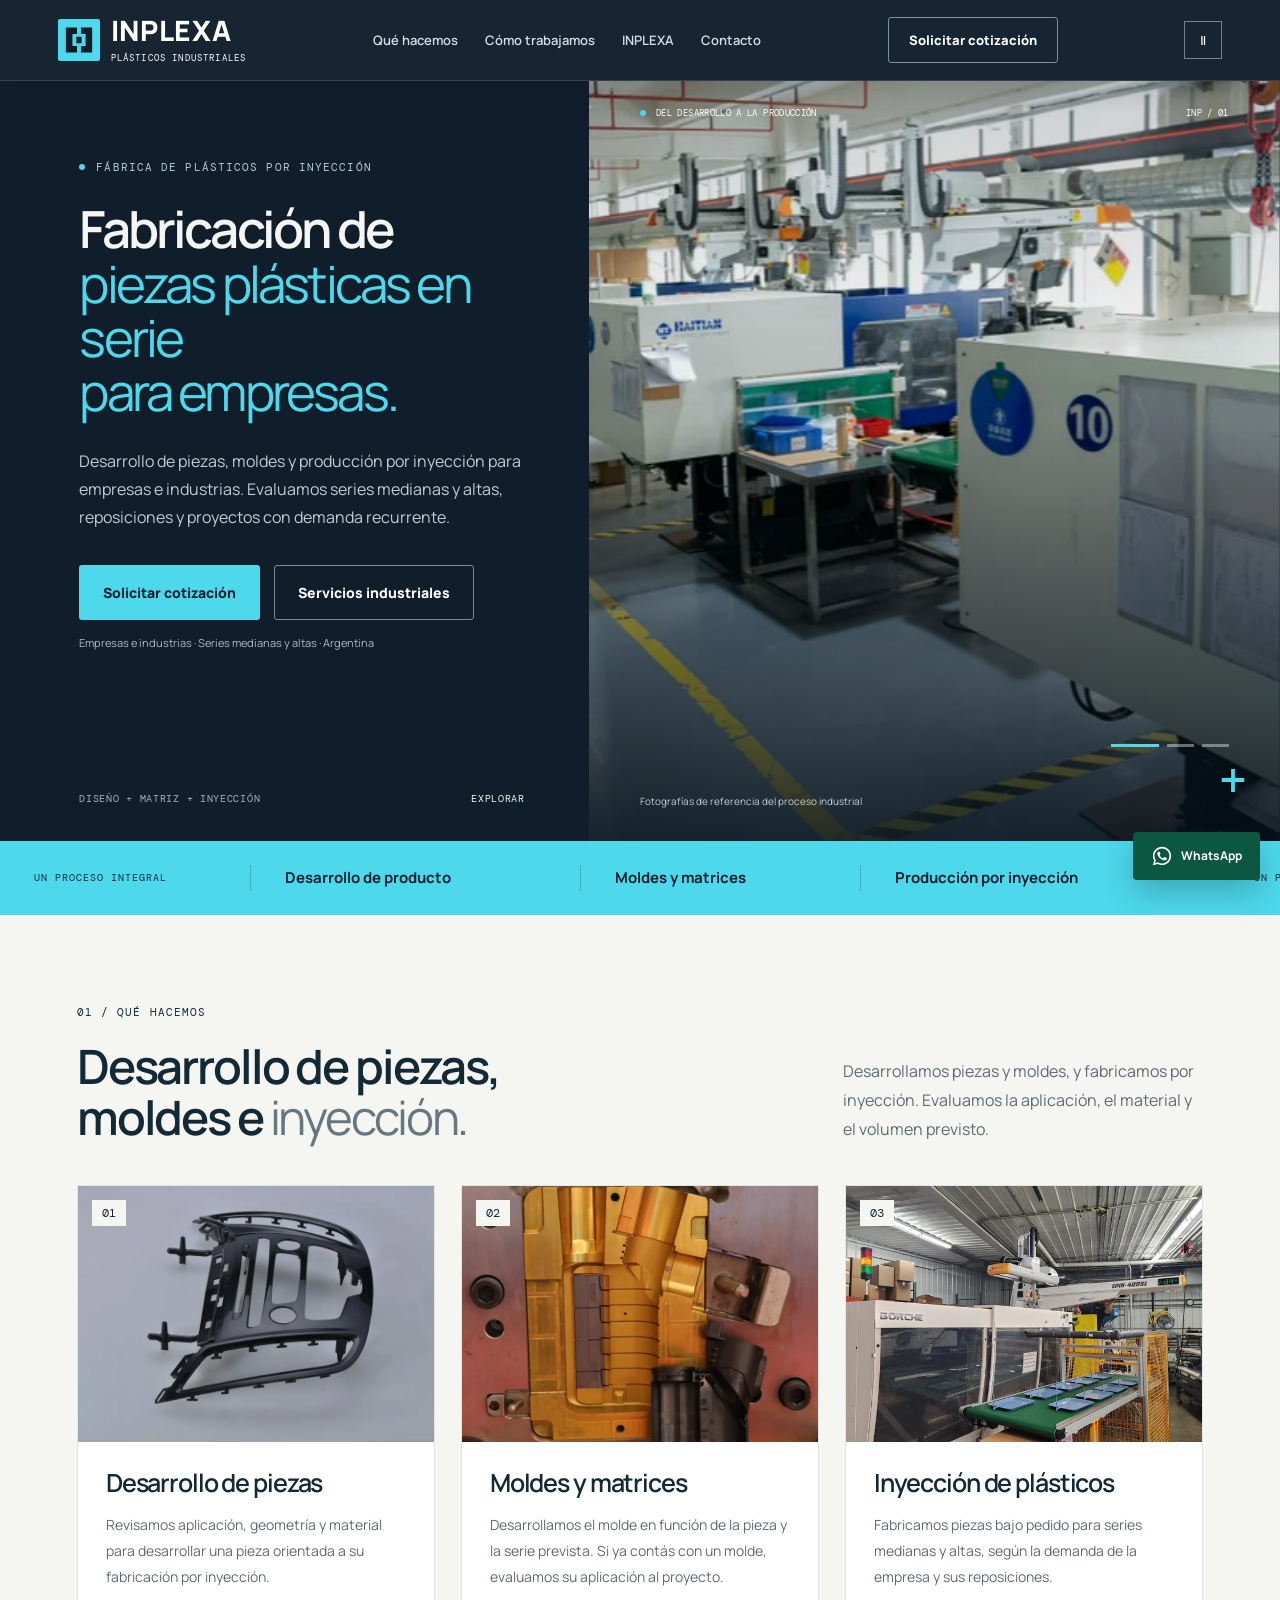
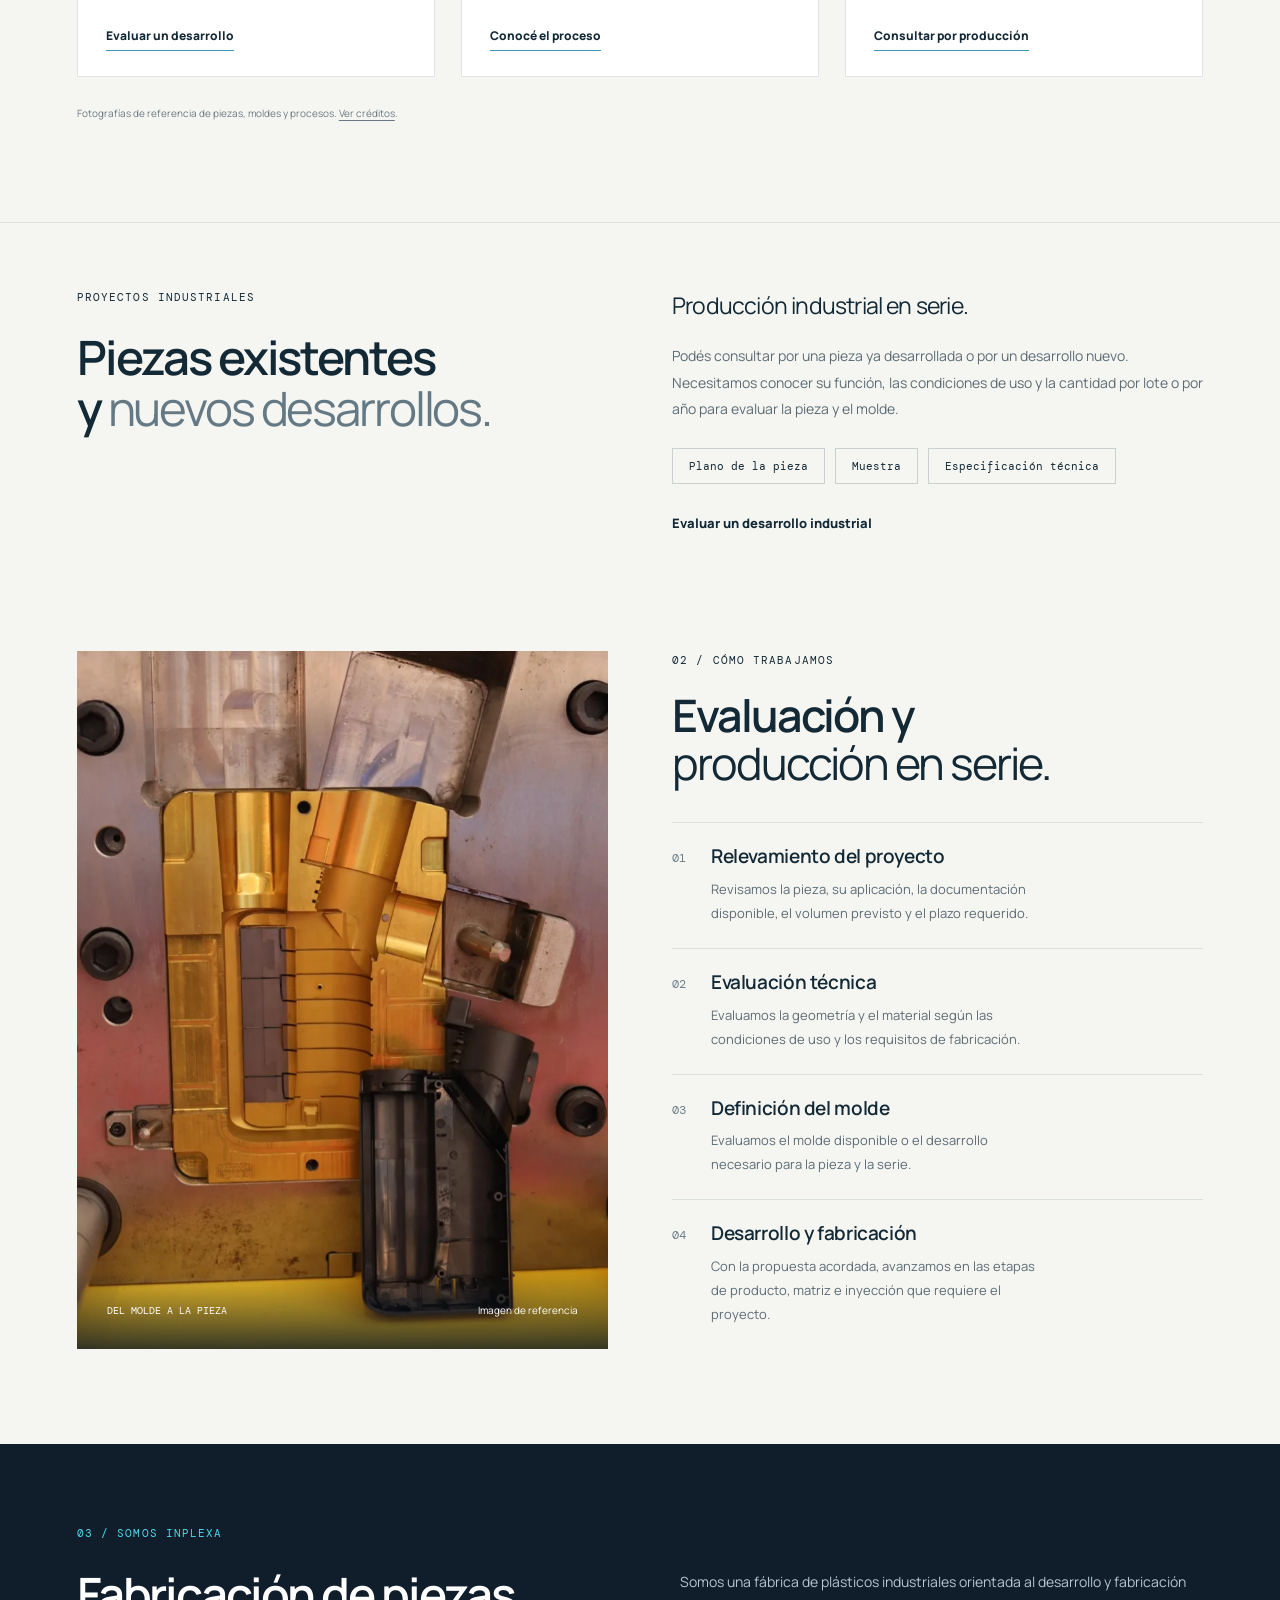
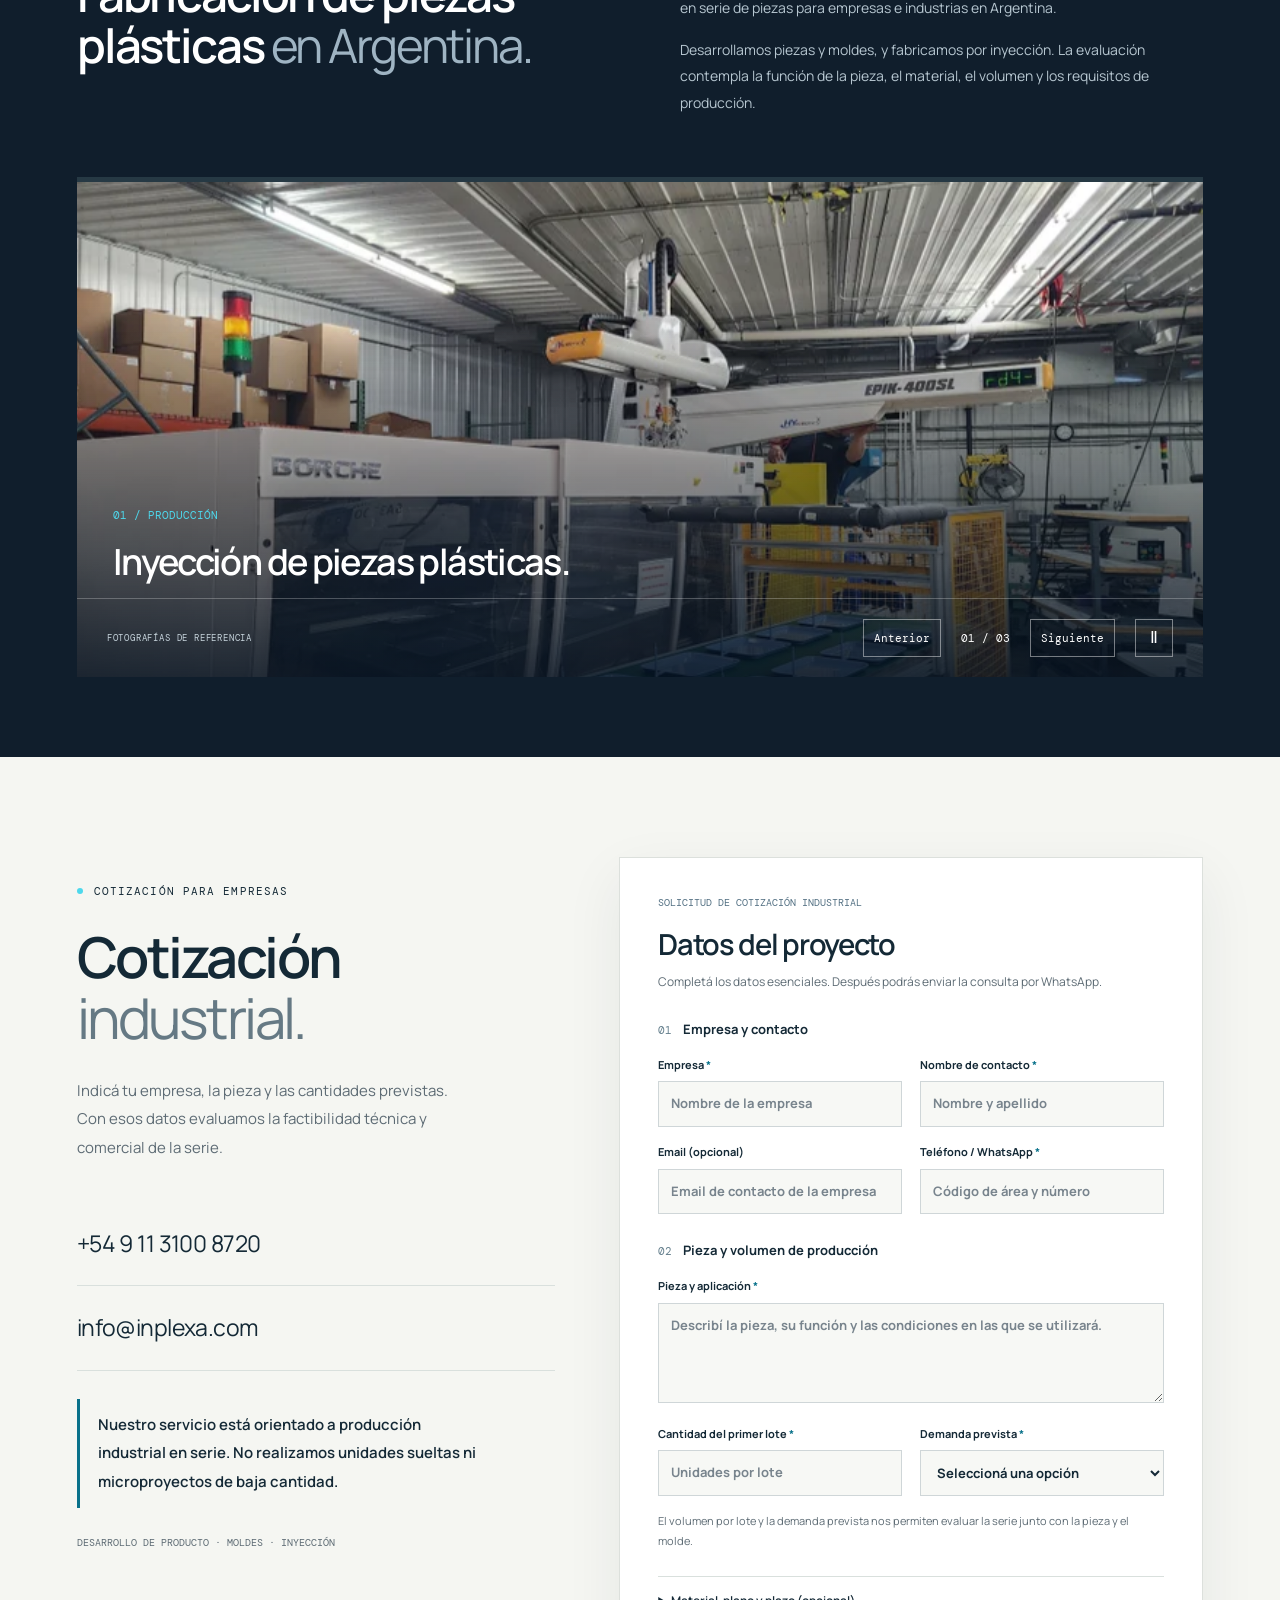
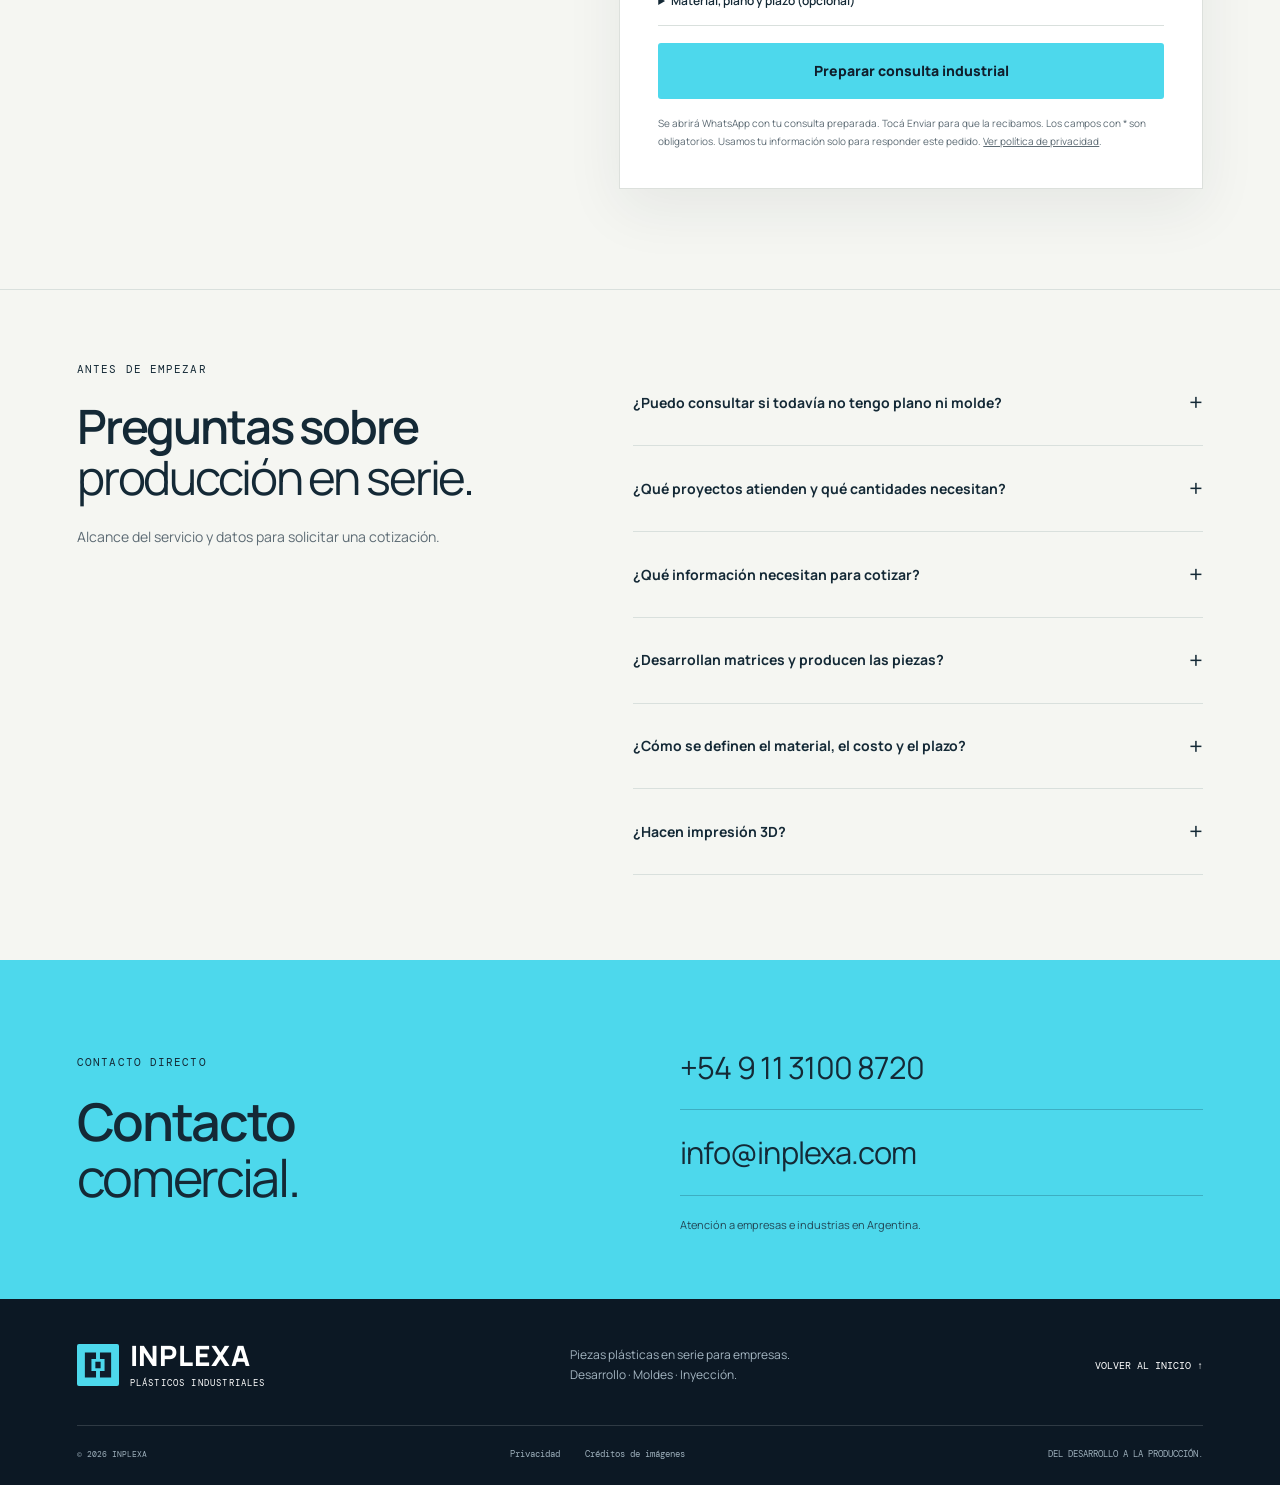
==== commit bbafccf7: "Keep the restored hero photograph clear of oversized captions" ====
--- a/index.html
+++ b/index.html
@@ -9,7 +9,7 @@
 <meta property="og:type" content="website"><meta property="og:locale" content="es_AR"><meta property="og:title" content="INPLEXA · Producción plástica en serie para empresas"><meta property="og:description" content="Piezas plásticas industriales en serie. Desarrollo de producto, moldes e inyección para empresas con demanda recurrente en Argentina."><meta property="og:url" content="https://inplexa.com/">
 <link rel="preconnect" href="https://fonts.googleapis.com"><link rel="preconnect" href="https://fonts.gstatic.com" crossorigin>
 <link href="https://fonts.googleapis.com/css2?family=DM+Mono:wght@400;500&family=Manrope:wght@400;500;600;700;800&display=swap" rel="stylesheet">
-<link rel="stylesheet" href="/v2.css?v=20260918c"><link rel="stylesheet" href="/web-polish.css?v=20260921"><link rel="stylesheet" href="/industrial.css?v=20261003-restored"><link rel="icon" type="image/svg+xml" href="/assets/inplexa-mark-v2.svg">
+<link rel="stylesheet" href="/v2.css?v=20260918c"><link rel="stylesheet" href="/web-polish.css?v=20260921"><link rel="stylesheet" href="/industrial.css?v=20261003-restored2"><link rel="icon" type="image/svg+xml" href="/assets/inplexa-mark-v2.svg">
   <script async src="https://www.googletagmanager.com/gtag/js?id=AW-18452248601"></script>
   <script>window.dataLayer=window.dataLayer||[];function gtag(){dataLayer.push(arguments)}gtag('js',new Date());gtag('config','AW-18452248601');gtag('config','G-6NSYC7V5YL');</script>
 <script type="application/ld+json">{"@context":"https://schema.org","@graph":[{"@type":"Organization","@id":"https://inplexa.com/#empresa","name":"INPLEXA","url":"https://inplexa.com/","logo":"https://inplexa.com/assets/inplexa-mark-v2.svg","description":"Fábrica de plásticos industriales para empresas e industrias en Argentina. Desarrollo de piezas, moldes y producción por inyección.","email":"info@inplexa.com","telephone":"+54 9 11 3100 8720","areaServed":{"@type":"Country","name":"Argentina"},"contactPoint":{"@type":"ContactPoint","telephone":"+54 9 11 3100 8720","email":"info@inplexa.com","contactType":"sales","availableLanguage":"Spanish"}},{"@type":"WebSite","@id":"https://inplexa.com/#website","url":"https://inplexa.com/","name":"INPLEXA","inLanguage":"es-AR","publisher":{"@id":"https://inplexa.com/#empresa"}},{"@type":"Service","name":"Desarrollo de piezas plásticas a medida","provider":{"@id":"https://inplexa.com/#empresa"},"areaServed":{"@type":"Country","name":"Argentina"}},{"@type":"Service","name":"Diseño y desarrollo de moldes y matrices","provider":{"@id":"https://inplexa.com/#empresa"},"areaServed":{"@type":"Country","name":"Argentina"}},{"@type":"Service","name":"Fabricación de piezas plásticas por inyección","provider":{"@id":"https://inplexa.com/#empresa"},"areaServed":{"@type":"Country","name":"Argentina"}},{"@type":"FAQPage","mainEntity":[{"@type":"Question","name":"¿Puedo consultar si todavía no tengo plano ni molde?","acceptedAnswer":{"@type":"Answer","text":"Sí, si el objetivo es una producción industrial en serie. Podés partir de una idea, un boceto o una muestra; necesitamos conocer la empresa, la aplicación y el volumen previsto para evaluar el desarrollo de la pieza y del molde."}},{"@type":"Question","name":"¿Qué proyectos atienden y qué cantidades necesitan?","acceptedAnswer":{"@type":"Answer","text":"Trabajamos con empresas e industrias que necesitan series medianas y altas, reposiciones o desarrollos para producción recurrente. No realizamos unidades sueltas ni microproyectos de baja cantidad. Evaluamos el volumen por lote y anual junto con la pieza, el material y la inversión en molde; compartí esos datos para evaluar la factibilidad de tu serie."}},{"@type":"Question","name":"¿Qué información necesitan para cotizar?","acceptedAnswer":{"@type":"Answer","text":"Indicá empresa, pieza y aplicación, cantidad del primer lote, demanda mensual o anual, recurrencia y plazo. Compartí el material y si tenés plano, muestra o molde; también podemos asesorarte en un desarrollo para serie futura."}},{"@type":"Question","name":"¿Desarrollan matrices y producen las piezas?","acceptedAnswer":{"@type":"Answer","text":"Sí. El servicio integra desarrollo del producto, diseño y desarrollo del molde o matriz, y fabricación de piezas plásticas por inyección. También podés consultar por producción de una pieza ya desarrollada."}},{"@type":"Question","name":"¿Cómo se definen el material, el costo y el plazo?","acceptedAnswer":{"@type":"Answer","text":"Se evalúan según el uso de la pieza, su geometría, las condiciones de trabajo, el molde y la producción prevista. La propuesta se prepara después de revisar el proyecto; no hay un precio o plazo único para todos los desarrollos."}},{"@type":"Question","name":"¿Hacen impresión 3D?","acceptedAnswer":{"@type":"Answer","text":"No. Nuestro servicio se enfoca en el desarrollo de productos, moldes y fabricación de piezas plásticas por inyección."}}]}]}</script>
--- a/industrial.css
+++ b/industrial.css
@@ -22,6 +22,7 @@
 .technical-details summary{padding:0;font-size:12px}
 .technical-details .qualification-grid{margin-top:20px}
 .form-panel form>button{justify-content:center}
+.hero-shot figcaption{display:none}
 [hidden]{display:none!important}
 .document-page{max-width:850px;min-height:65vh;padding:65px 35px 100px;margin:auto}
 .document-page>a:first-child{font-size:13px;color:#08718a}
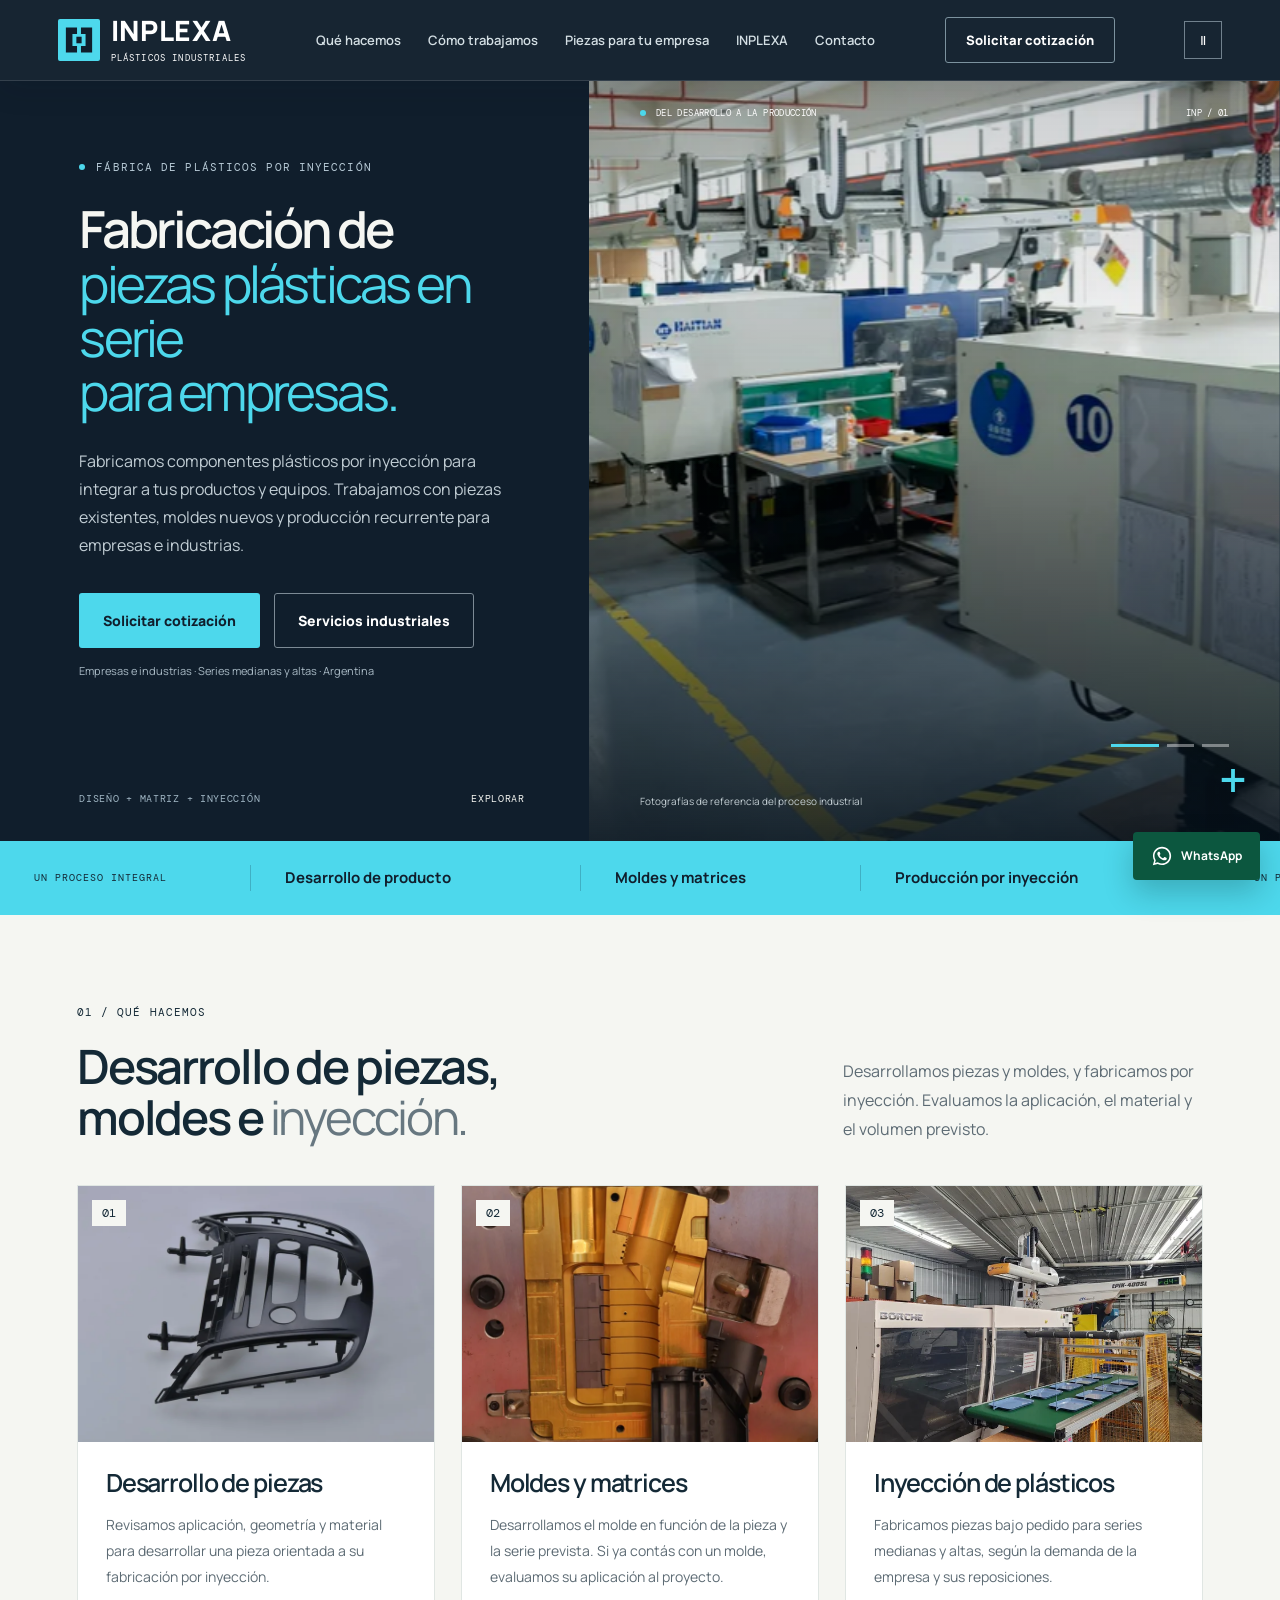
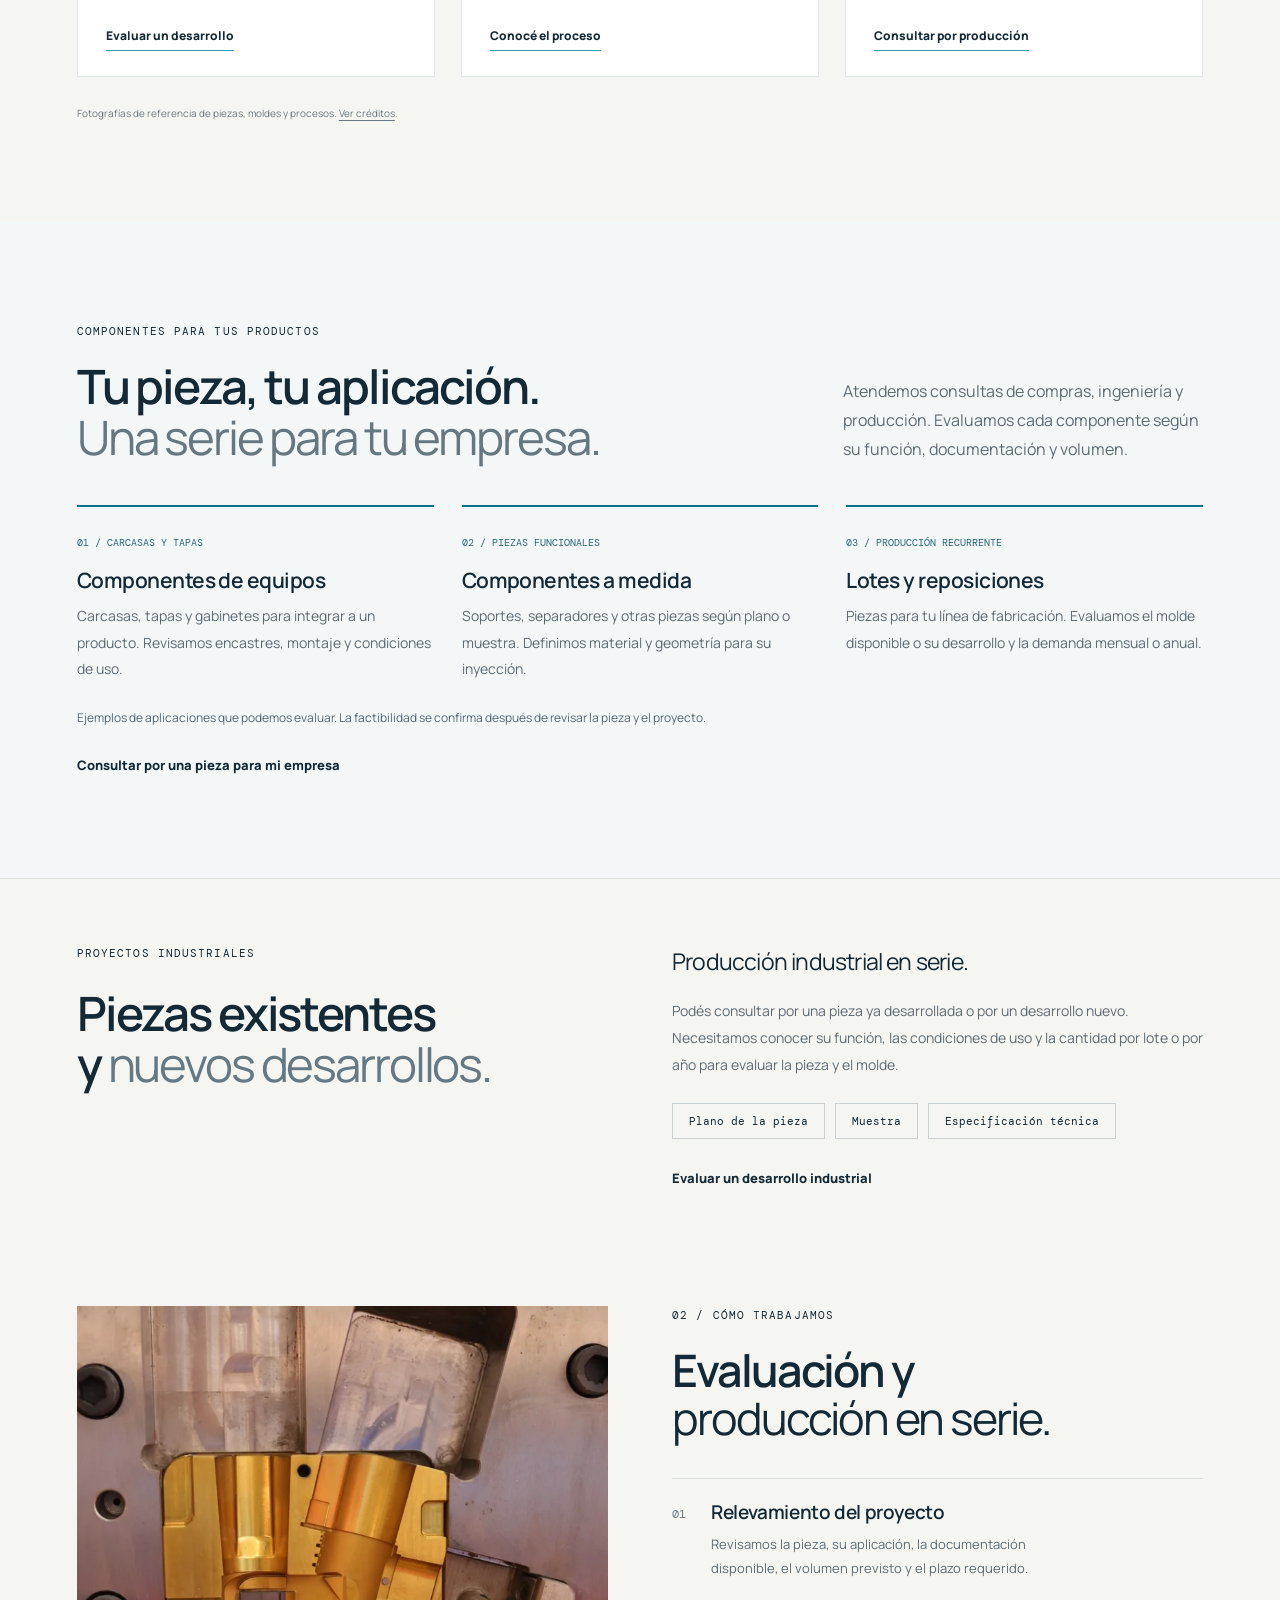
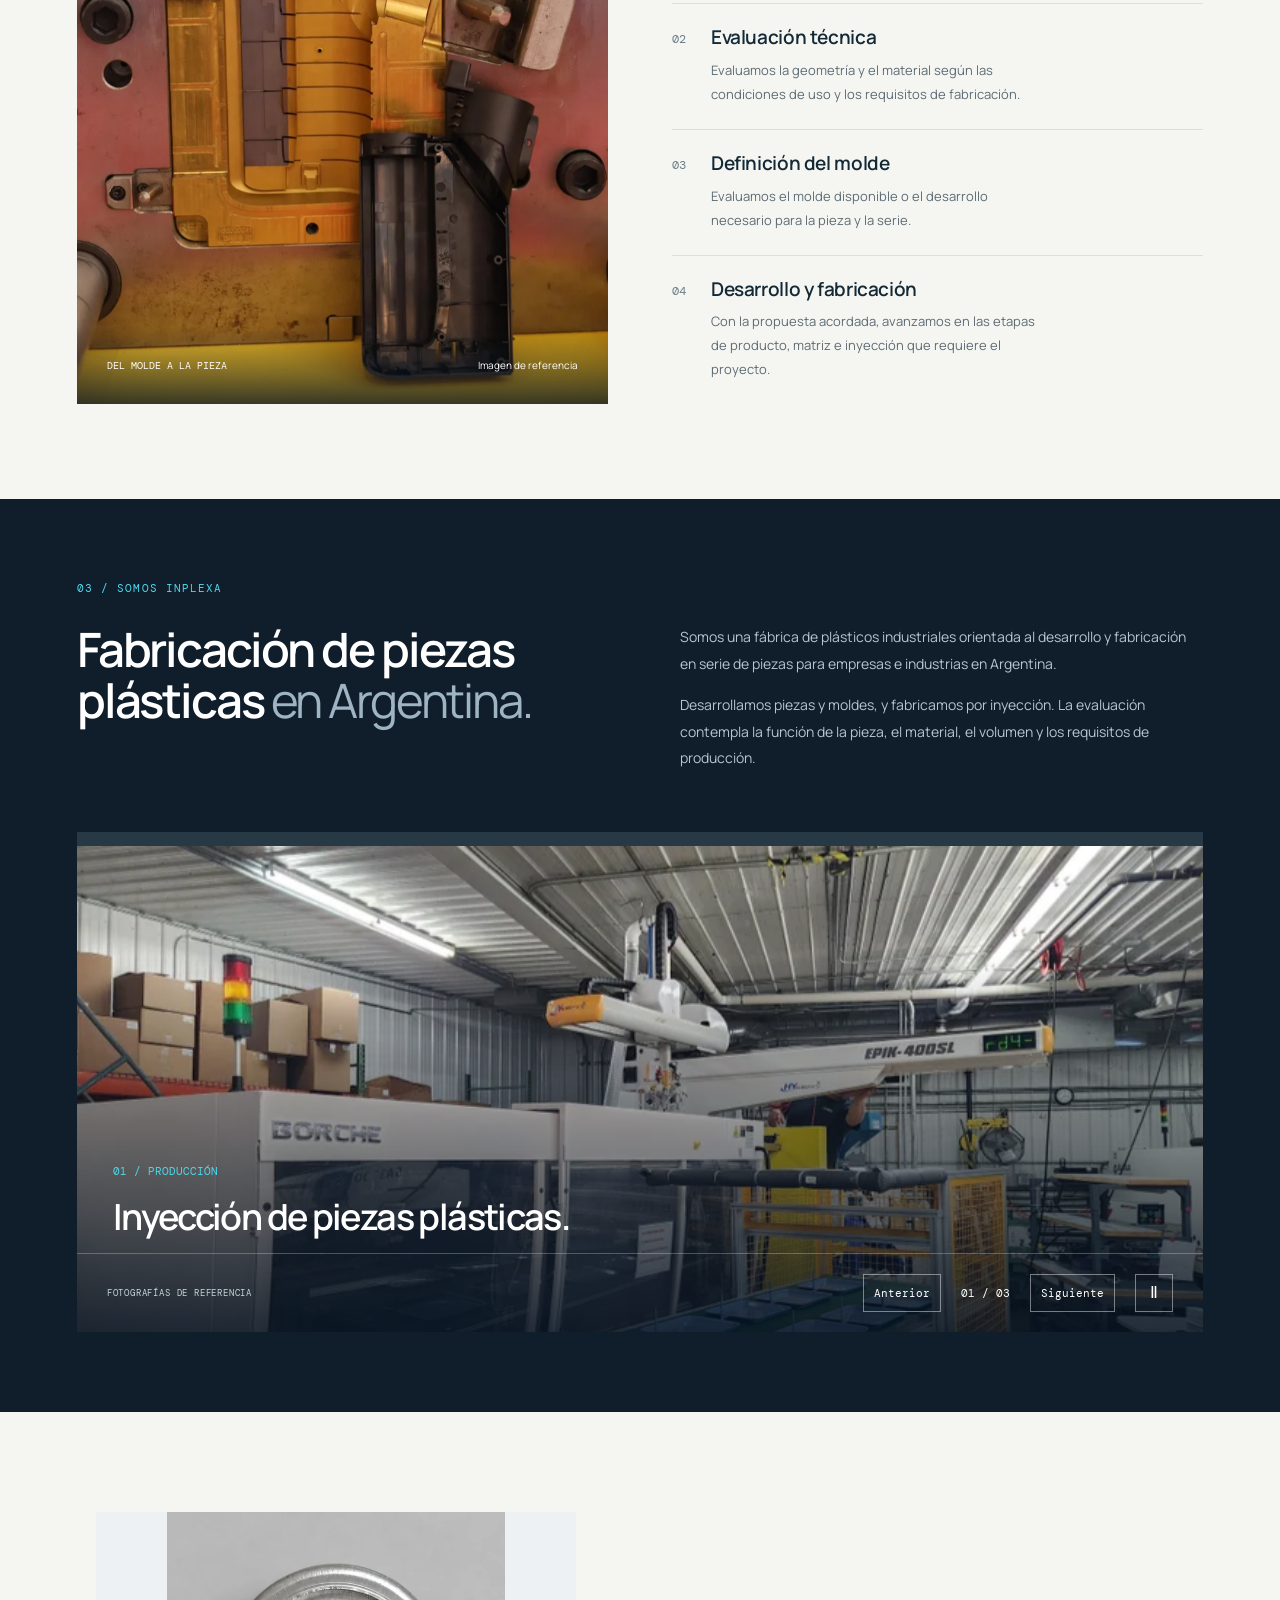
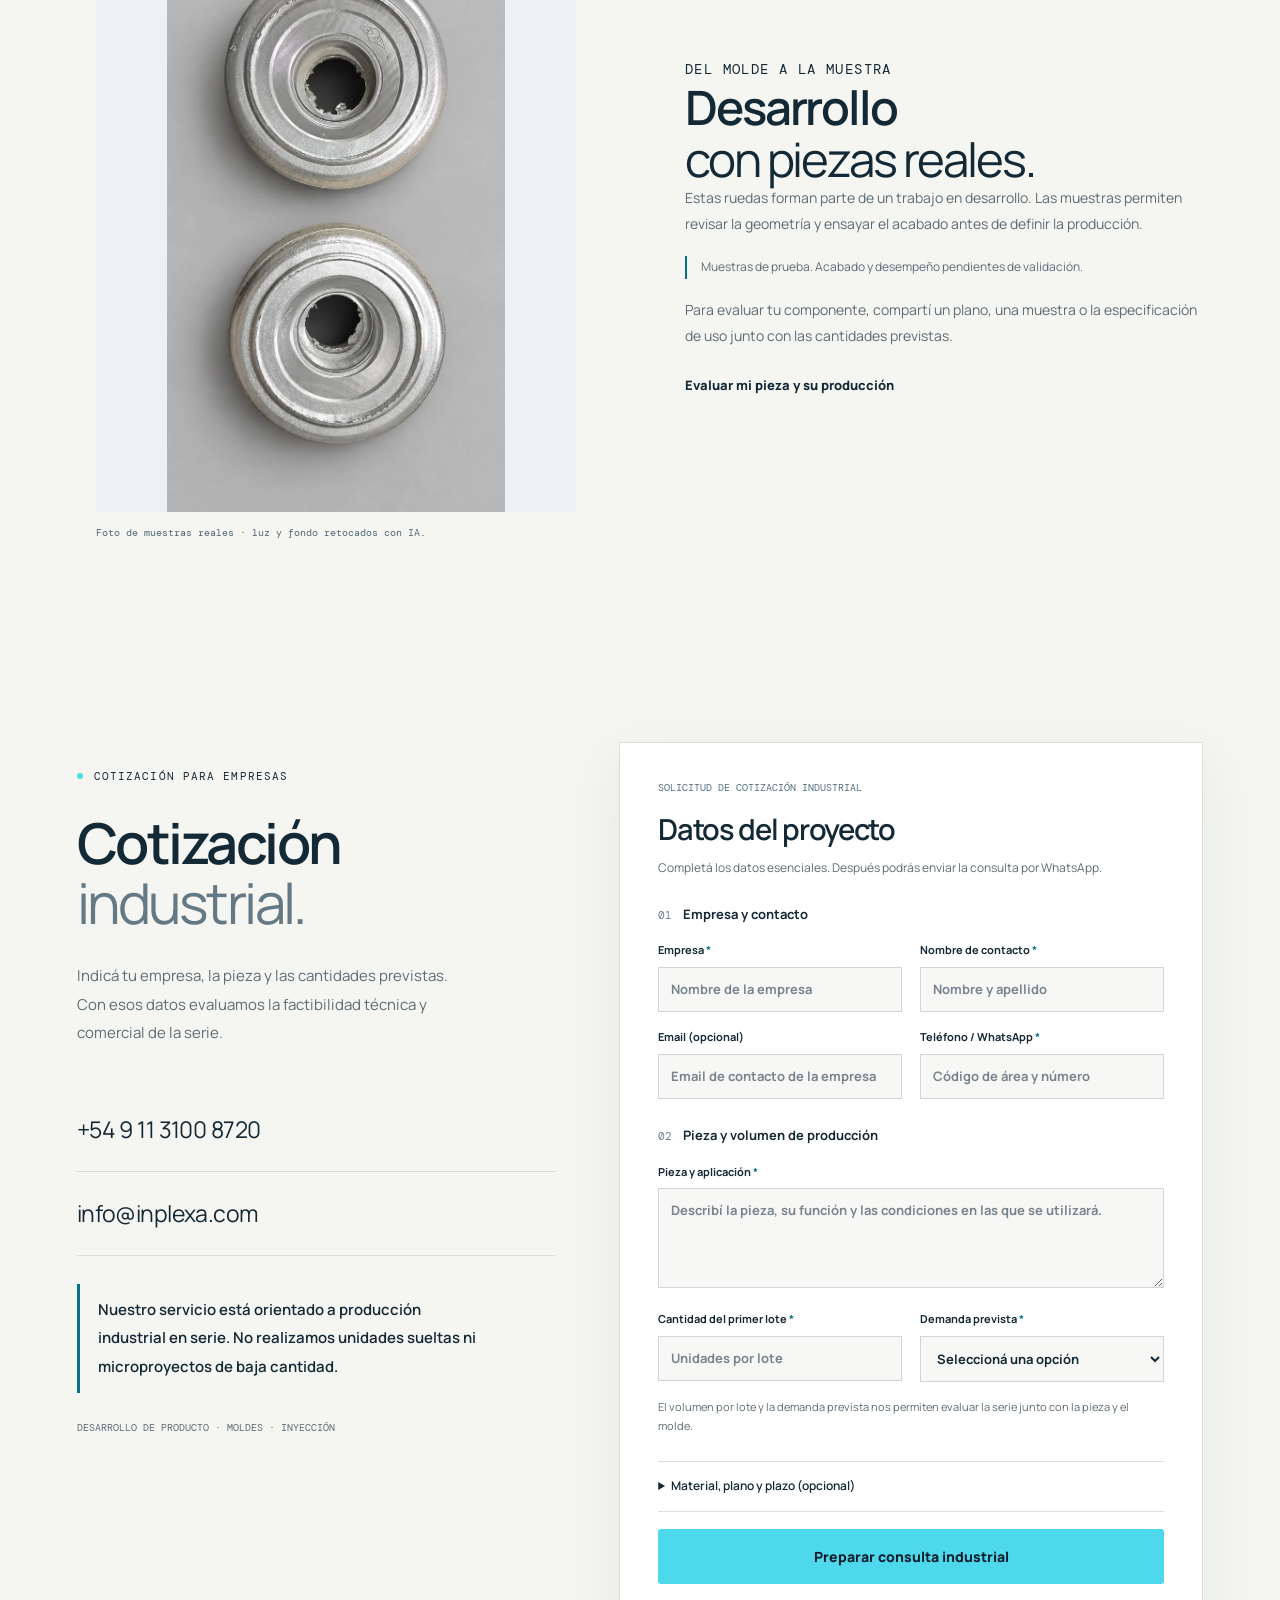
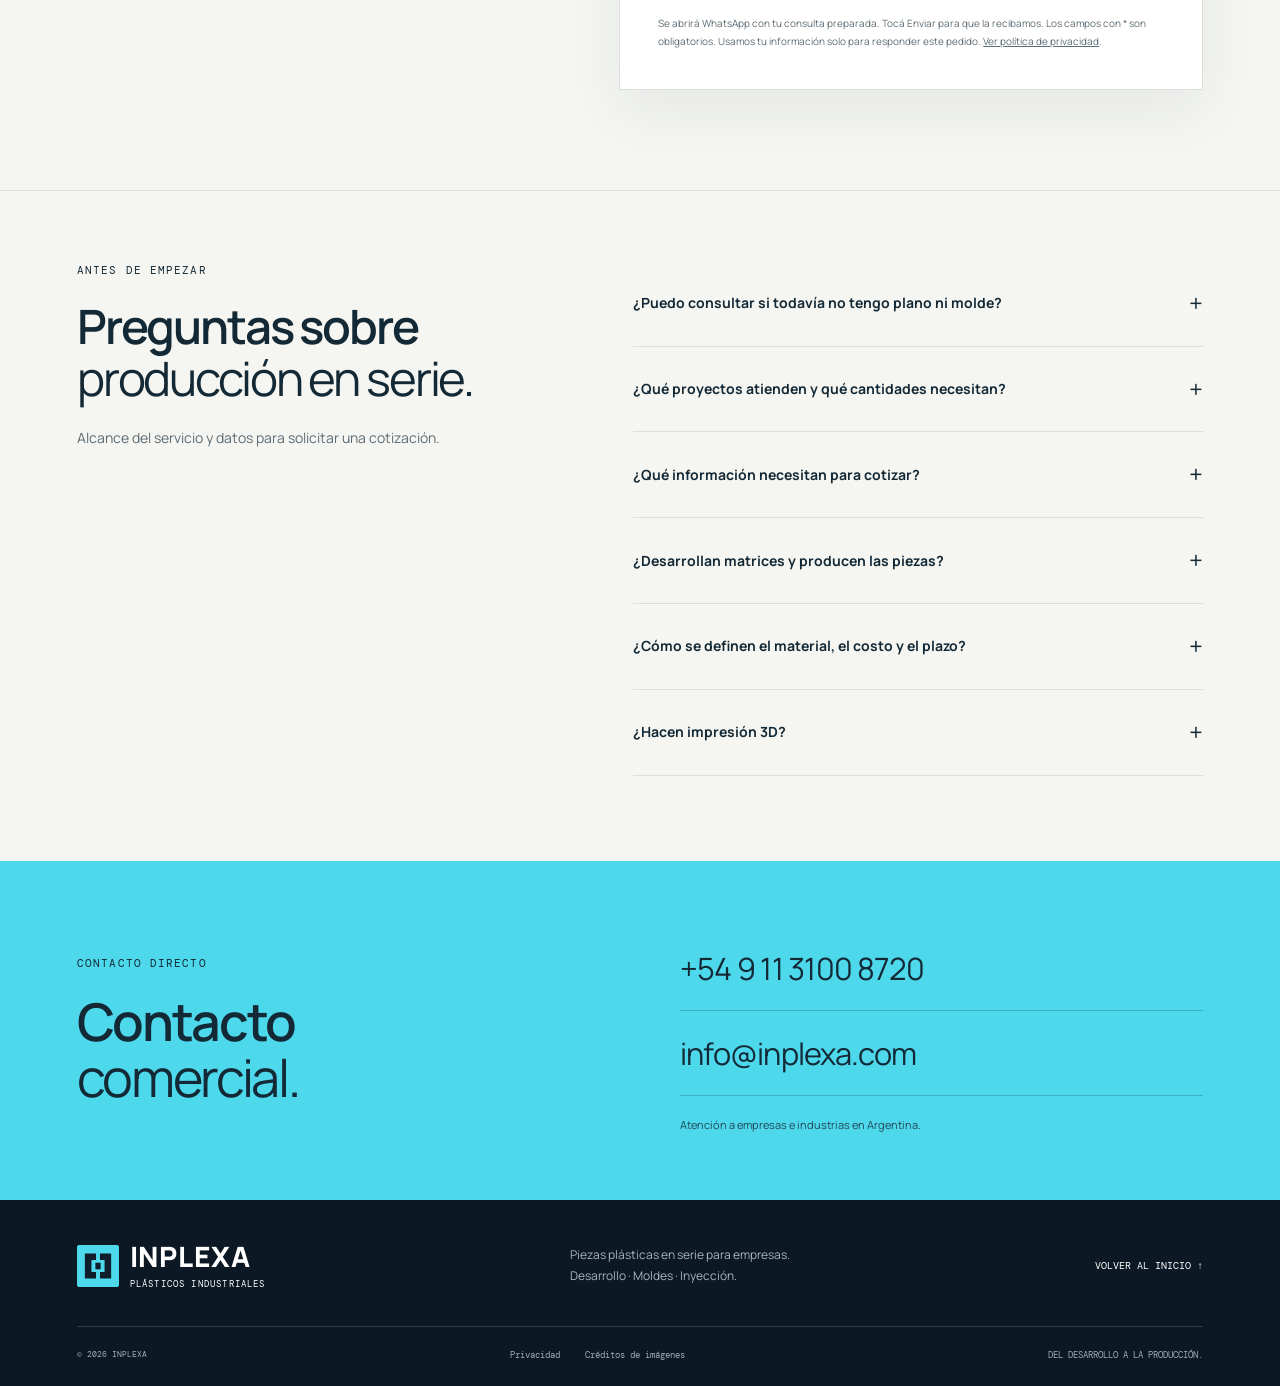
==== commit 0e19c785: "Improve industrial B2B inquiries and conversion measurement" ====
--- a/index.html
+++ b/index.html
@@ -9,17 +9,17 @@
 <meta property="og:type" content="website"><meta property="og:locale" content="es_AR"><meta property="og:title" content="INPLEXA · Producción plástica en serie para empresas"><meta property="og:description" content="Piezas plásticas industriales en serie. Desarrollo de producto, moldes e inyección para empresas con demanda recurrente en Argentina."><meta property="og:url" content="https://inplexa.com/">
 <link rel="preconnect" href="https://fonts.googleapis.com"><link rel="preconnect" href="https://fonts.gstatic.com" crossorigin>
 <link href="https://fonts.googleapis.com/css2?family=DM+Mono:wght@400;500&family=Manrope:wght@400;500;600;700;800&display=swap" rel="stylesheet">
-<link rel="stylesheet" href="/v2.css?v=20260918c"><link rel="stylesheet" href="/web-polish.css?v=20260921"><link rel="stylesheet" href="/industrial.css?v=20261003-restored2"><link rel="icon" type="image/svg+xml" href="/assets/inplexa-mark-v2.svg">
+<link rel="stylesheet" href="/v2.css?v=20260918c"><link rel="stylesheet" href="/web-polish.css?v=20260921"><link rel="stylesheet" href="/industrial.css?v=20261013-b2b"><link rel="icon" type="image/svg+xml" href="/assets/inplexa-mark-v2.svg">
   <script async src="https://www.googletagmanager.com/gtag/js?id=AW-18452248601"></script>
   <script>window.dataLayer=window.dataLayer||[];function gtag(){dataLayer.push(arguments)}gtag('js',new Date());gtag('config','AW-18452248601');gtag('config','G-6NSYC7V5YL');</script>
 <script type="application/ld+json">{"@context":"https://schema.org","@graph":[{"@type":"Organization","@id":"https://inplexa.com/#empresa","name":"INPLEXA","url":"https://inplexa.com/","logo":"https://inplexa.com/assets/inplexa-mark-v2.svg","description":"Fábrica de plásticos industriales para empresas e industrias en Argentina. Desarrollo de piezas, moldes y producción por inyección.","email":"info@inplexa.com","telephone":"+54 9 11 3100 8720","areaServed":{"@type":"Country","name":"Argentina"},"contactPoint":{"@type":"ContactPoint","telephone":"+54 9 11 3100 8720","email":"info@inplexa.com","contactType":"sales","availableLanguage":"Spanish"}},{"@type":"WebSite","@id":"https://inplexa.com/#website","url":"https://inplexa.com/","name":"INPLEXA","inLanguage":"es-AR","publisher":{"@id":"https://inplexa.com/#empresa"}},{"@type":"Service","name":"Desarrollo de piezas plásticas a medida","provider":{"@id":"https://inplexa.com/#empresa"},"areaServed":{"@type":"Country","name":"Argentina"}},{"@type":"Service","name":"Diseño y desarrollo de moldes y matrices","provider":{"@id":"https://inplexa.com/#empresa"},"areaServed":{"@type":"Country","name":"Argentina"}},{"@type":"Service","name":"Fabricación de piezas plásticas por inyección","provider":{"@id":"https://inplexa.com/#empresa"},"areaServed":{"@type":"Country","name":"Argentina"}},{"@type":"FAQPage","mainEntity":[{"@type":"Question","name":"¿Puedo consultar si todavía no tengo plano ni molde?","acceptedAnswer":{"@type":"Answer","text":"Sí, si el objetivo es una producción industrial en serie. Podés partir de una idea, un boceto o una muestra; necesitamos conocer la empresa, la aplicación y el volumen previsto para evaluar el desarrollo de la pieza y del molde."}},{"@type":"Question","name":"¿Qué proyectos atienden y qué cantidades necesitan?","acceptedAnswer":{"@type":"Answer","text":"Trabajamos con empresas e industrias que necesitan series medianas y altas, reposiciones o desarrollos para producción recurrente. No realizamos unidades sueltas ni microproyectos de baja cantidad. Evaluamos el volumen por lote y anual junto con la pieza, el material y la inversión en molde; compartí esos datos para evaluar la factibilidad de tu serie."}},{"@type":"Question","name":"¿Qué información necesitan para cotizar?","acceptedAnswer":{"@type":"Answer","text":"Indicá empresa, pieza y aplicación, cantidad del primer lote, demanda mensual o anual, recurrencia y plazo. Compartí el material y si tenés plano, muestra o molde; también podemos asesorarte en un desarrollo para serie futura."}},{"@type":"Question","name":"¿Desarrollan matrices y producen las piezas?","acceptedAnswer":{"@type":"Answer","text":"Sí. El servicio integra desarrollo del producto, diseño y desarrollo del molde o matriz, y fabricación de piezas plásticas por inyección. También podés consultar por producción de una pieza ya desarrollada."}},{"@type":"Question","name":"¿Cómo se definen el material, el costo y el plazo?","acceptedAnswer":{"@type":"Answer","text":"Se evalúan según el uso de la pieza, su geometría, las condiciones de trabajo, el molde y la producción prevista. La propuesta se prepara después de revisar el proyecto; no hay un precio o plazo único para todos los desarrollos."}},{"@type":"Question","name":"¿Hacen impresión 3D?","acceptedAnswer":{"@type":"Answer","text":"No. Nuestro servicio se enfoca en el desarrollo de productos, moldes y fabricación de piezas plásticas por inyección."}}]}]}</script>
 </head>
 <body>
 <a class="skip-link" href="#contenido">Ir al contenido</a><div class="scroll-progress" aria-hidden="true"><i></i></div>
-<header class="topbar"><div class="header-inner"><a class="brand" href="#inicio" aria-label="INPLEXA, inicio"><img src="/assets/inplexa-mark-v2.svg" width="42" height="42" alt=""><span>INPLEXA<small>PLÁSTICOS INDUSTRIALES</small></span></a><nav aria-label="Navegación principal" id="main-nav"><a href="#servicios">Qué hacemos</a><a href="#proceso">Cómo trabajamos</a><a href="#empresa">INPLEXA</a><a href="#contacto">Contacto</a></nav><a class="header-cta" href="#cotizar">Solicitar cotización</a><button class="motion-toggle" type="button" aria-label="Pausar animaciones" aria-pressed="false"><span aria-hidden="true">Ⅱ</span></button><button class="menu-toggle" aria-expanded="false" aria-controls="main-nav" aria-label="Abrir menú"><span></span><span></span></button></div></header>
+<header class="topbar"><div class="header-inner"><a class="brand" href="#inicio" aria-label="INPLEXA, inicio"><img src="/assets/inplexa-mark-v2.svg" width="42" height="42" alt=""><span>INPLEXA<small>PLÁSTICOS INDUSTRIALES</small></span></a><nav aria-label="Navegación principal" id="main-nav"><a href="#servicios">Qué hacemos</a><a href="#proceso">Cómo trabajamos</a><a href="#aplicaciones">Piezas para tu empresa</a><a href="#empresa">INPLEXA</a><a href="#contacto">Contacto</a></nav><a class="header-cta" href="#cotizar">Solicitar cotización</a><button class="motion-toggle" type="button" aria-label="Pausar animaciones" aria-pressed="false"><span aria-hidden="true">Ⅱ</span></button><button class="menu-toggle" aria-expanded="false" aria-controls="main-nav" aria-label="Abrir menú"><span></span><span></span></button></div></header>
 <main id="contenido">
 <section class="hero" id="inicio">
-<div class="hero-copy"><p class="eyebrow"><i></i> FÁBRICA DE PLÁSTICOS POR INYECCIÓN</p><h1>Fabricación de<br><em>piezas plásticas en serie<br>para empresas.</em></h1><p class="intro">Desarrollo de piezas, moldes y producción por inyección para empresas e industrias. Evaluamos series medianas y altas, reposiciones y proyectos con demanda recurrente.</p><div class="hero-actions"><a class="button primary" href="#cotizar">Solicitar cotización</a><a class="button outline" href="#servicios">Servicios industriales</a></div><p class="hero-note">Empresas e industrias · Series medianas y altas · Argentina</p><div class="hero-bottom"><span>DISEÑO + MATRIZ + INYECCIÓN</span><a href="#servicios" aria-label="Explorar nuestros servicios">EXPLORAR</a></div></div>
+<div class="hero-copy"><p class="eyebrow"><i></i> FÁBRICA DE PLÁSTICOS POR INYECCIÓN</p><h1>Fabricación de<br><em>piezas plásticas en serie<br>para empresas.</em></h1><p class="intro">Fabricamos componentes plásticos por inyección para integrar a tus productos y equipos. Trabajamos con piezas existentes, moldes nuevos y producción recurrente para empresas e industrias.</p><div class="hero-actions"><a class="button primary" href="#cotizar">Solicitar cotización</a><a class="button outline" href="#servicios">Servicios industriales</a></div><p class="hero-note">Empresas e industrias · Series medianas y altas · Argentina</p><div class="hero-bottom"><span>DISEÑO + MATRIZ + INYECCIÓN</span><a href="#servicios" aria-label="Explorar nuestros servicios">EXPLORAR</a></div></div>
 <div class="hero-visual" data-hero-slideshow aria-roledescription="carrusel" aria-label="Presentación del proceso de fabricación"><div class="hero-shots"><figure class="hero-shot is-active" data-hero-shot><img class="hero-photo" src="/assets/planta-inyeccion-1600.webp" srcset="/assets/planta-inyeccion-800.webp 800w, /assets/planta-inyeccion-1600.webp 1600w" sizes="(max-width: 760px) 100vw, 55vw" width="1600" height="1000" alt="Vista de máquinas inyectoras en una planta industrial. Fotografía de referencia." fetchpriority="high" decoding="async"><figcaption><span>01 / INYECCIÓN INDUSTRIAL</span><p>Fabricación por inyección.<br>Producción en serie.</p></figcaption></figure><figure class="hero-shot" data-hero-shot aria-hidden="true"><img class="hero-photo" src="/assets/inyeccion-automatizada-1600.webp" srcset="/assets/inyeccion-automatizada-800.webp 800w, /assets/inyeccion-automatizada-1600.webp 1600w" sizes="(max-width: 760px) 100vw, 55vw" width="1600" height="1000" alt="Máquina inyectora con extracción automatizada. Fotografía de referencia." loading="lazy" decoding="async"><figcaption><span>02 / PRODUCCIÓN CONTROLADA</span><p>Máquinas de inyección.<br>Extracción de piezas.</p></figcaption></figure><figure class="hero-shot" data-hero-shot aria-hidden="true"><img class="hero-photo" src="/assets/matriz-y-pieza-1600.webp" srcset="/assets/matriz-y-pieza-800.webp 800w, /assets/matriz-y-pieza-1600.webp 1600w" sizes="(max-width: 760px) 100vw, 55vw" width="1600" height="1000" alt="Matriz de inyección con la pieza plástica fabricada. Fotografía de referencia." loading="lazy" decoding="async"><figcaption><span>03 / MATRIZ + PIEZA</span><p>Molde de inyección<br>y pieza plástica.</p></figcaption></figure></div><div class="hero-photo-shade"></div><div class="visual-label"><span><i></i> DEL DESARROLLO A LA PRODUCCIÓN</span><span data-hero-count>INP / 01</span></div><small class="hero-reference">Fotografías de referencia del proceso industrial</small><div class="hero-dots" aria-label="Seleccionar fotografía"><button class="is-active" data-hero-dot aria-label="Ver fotografía 1" aria-current="true"></button><button data-hero-dot aria-label="Ver fotografía 2"></button><button data-hero-dot aria-label="Ver fotografía 3"></button></div><div class="corner-mark" aria-hidden="true">+</div></div>
 </section>
 <div class="capability-band" aria-label="Proceso integral de INPLEXA"><div class="capability-track"><div class="capability-set"><span>UN PROCESO INTEGRAL</span><p>Desarrollo de producto</p><p>Moldes y matrices</p><p>Producción por inyección</p></div><div class="capability-set" aria-hidden="true"><span>UN PROCESO INTEGRAL</span><p>Desarrollo de producto</p><p>Moldes y matrices</p><p>Producción por inyección</p></div></div></div>
@@ -27,9 +27,11 @@
 <article class="service-card reveal"><div class="card-image"><img class="" src="/assets/pieza-plastica-1600.webp" srcset="/assets/pieza-plastica-800.webp 800w, /assets/pieza-plastica-1600.webp 1600w" sizes="(max-width: 760px) 100vw, 55vw" width="1600" height="1000" alt="Carcasa plástica fabricada por inyección, imagen de referencia." loading="lazy" decoding="async"><span>01</span></div><div class="card-copy"><h3>Desarrollo de piezas</h3><p>Revisamos aplicación, geometría y material para desarrollar una pieza orientada a su fabricación por inyección.</p><a href="#desarrollo">Evaluar un desarrollo</a></div></article>
 <article class="service-card reveal"><div class="card-image mold-photo"><img class="" src="/assets/matriz-y-pieza-1600.webp" srcset="/assets/matriz-y-pieza-800.webp 800w, /assets/matriz-y-pieza-1600.webp 1600w" sizes="(max-width: 760px) 100vw, 55vw" width="1600" height="1000" alt="Matriz de inyección y pieza plástica correspondiente, imagen de referencia." loading="lazy" decoding="async"><span>02</span></div><div class="card-copy"><h3>Moldes y matrices</h3><p>Desarrollamos el molde en función de la pieza y la serie prevista. Si ya contás con un molde, evaluamos su aplicación al proyecto.</p><a href="#proceso">Conocé el proceso</a></div></article>
 <article class="service-card reveal"><div class="card-image"><img class="" src="/assets/inyeccion-automatizada-1600.webp" srcset="/assets/inyeccion-automatizada-800.webp 800w, /assets/inyeccion-automatizada-1600.webp 1600w" sizes="(max-width: 760px) 100vw, 55vw" width="1600" height="1000" alt="Inyectora con brazo robótico y piezas plásticas sobre cinta, imagen de referencia." loading="lazy" decoding="async"><span>03</span></div><div class="card-copy"><h3>Inyección de plásticos</h3><p>Fabricamos piezas bajo pedido para series medianas y altas, según la demanda de la empresa y sus reposiciones.</p><a href="#cotizar">Consultar por producción</a></div></article></div><p class="image-note">Fotografías de referencia de piezas, moldes y procesos. <a href="/creditos.html">Ver créditos</a>.</p></section>
+<section class="applications section" id="aplicaciones"><div class="section-heading"><p class="eyebrow">COMPONENTES PARA TUS PRODUCTOS</p><h2>Tu pieza, tu aplicación.<br><em>Una serie para tu empresa.</em></h2><p>Atendemos consultas de compras, ingeniería y producción. Evaluamos cada componente según su función, documentación y volumen.</p></div><div class="application-grid"><article><span>01 / CARCASAS Y TAPAS</span><h3>Componentes de equipos</h3><p>Carcasas, tapas y gabinetes para integrar a un producto. Revisamos encastres, montaje y condiciones de uso.</p></article><article><span>02 / PIEZAS FUNCIONALES</span><h3>Componentes a medida</h3><p>Soportes, separadores y otras piezas según plano o muestra. Definimos material y geometría para su inyección.</p></article><article><span>03 / PRODUCCIÓN RECURRENTE</span><h3>Lotes y reposiciones</h3><p>Piezas para tu línea de fabricación. Evaluamos el molde disponible o su desarrollo y la demanda mensual o anual.</p></article></div><p class="application-note">Ejemplos de aplicaciones que podemos evaluar. La factibilidad se confirma después de revisar la pieza y el proyecto.</p><a class="text-link" href="#cotizar">Consultar por una pieza para mi empresa</a></section>
 <section class="development section" id="desarrollo"><div class="development-heading reveal"><p class="eyebrow">PROYECTOS INDUSTRIALES</p><h2>Piezas existentes<br>y <em>nuevos desarrollos.</em></h2></div><div class="development-body reveal"><p class="large-copy">Producción industrial en serie.</p><p>Podés consultar por una pieza ya desarrollada o por un desarrollo nuevo. Necesitamos conocer su función, las condiciones de uso y la cantidad por lote o por año para evaluar la pieza y el molde.</p><div class="starting-points"><span>Plano de la pieza</span><span>Muestra</span><span>Especificación técnica</span></div><a class="text-link" href="#cotizar">Evaluar un desarrollo industrial</a></div></section>
 <section class="process section" id="proceso"><div class="process-visual reveal"><img class="" src="/assets/matriz-y-pieza-1600.webp" srcset="/assets/matriz-y-pieza-800.webp 800w, /assets/matriz-y-pieza-1600.webp 1600w" sizes="(max-width: 760px) 100vw, 55vw" width="1600" height="1000" alt="Detalle fotográfico de una matriz metálica con su pieza inyectada. Imagen de referencia." loading="lazy" decoding="async"><div class="process-photo-label"><span>DEL MOLDE A LA PIEZA</span><small>Imagen de referencia</small></div></div><div class="process-content"><p class="eyebrow">02 / CÓMO TRABAJAMOS</p><h2>Evaluación y<br><em>producción en serie.</em></h2><ol class="steps"><li class="reveal"><span>01</span><div><h3>Relevamiento del proyecto</h3><p>Revisamos la pieza, su aplicación, la documentación disponible, el volumen previsto y el plazo requerido.</p></div></li><li class="reveal"><span>02</span><div><h3>Evaluación técnica</h3><p>Evaluamos la geometría y el material según las condiciones de uso y los requisitos de fabricación.</p></div></li><li class="reveal"><span>03</span><div><h3>Definición del molde</h3><p>Evaluamos el molde disponible o el desarrollo necesario para la pieza y la serie.</p></div></li><li class="reveal"><span>04</span><div><h3>Desarrollo y fabricación</h3><p>Con la propuesta acordada, avanzamos en las etapas de producto, matriz e inyección que requiere el proyecto.</p></div></li></ol></div></section>
 <section class="company section" id="empresa"><div class="company-top reveal"><p class="eyebrow">03 / SOMOS INPLEXA</p><h2>Fabricación de piezas<br>plásticas <em>en Argentina.</em></h2><div><p>Somos una fábrica de plásticos industriales orientada al desarrollo y fabricación en serie de piezas para empresas e industrias en Argentina.</p><p>Desarrollamos piezas y moldes, y fabricamos por inyección. La evaluación contempla la función de la pieza, el material, el volumen y los requisitos de producción.</p></div></div><div class="factory-slider" aria-roledescription="carrusel" aria-label="Referencias del proceso de fabricación"><div class="factory-slide is-active" data-slide><img class="" src="/assets/inyeccion-automatizada-1600.webp" srcset="/assets/inyeccion-automatizada-800.webp 800w, /assets/inyeccion-automatizada-1600.webp 1600w" sizes="(max-width: 760px) 100vw, 55vw" width="1600" height="1000" alt="Máquina inyectora con extracción automatizada y producción de piezas. Fotografía de referencia." loading="lazy" decoding="async"><div><span>01 / PRODUCCIÓN</span><h3>Inyección de piezas plásticas.</h3></div></div><div class="factory-slide" data-slide aria-hidden="true"><img class="" src="/assets/planta-inyeccion-1600.webp" srcset="/assets/planta-inyeccion-800.webp 800w, /assets/planta-inyeccion-1600.webp 1600w" sizes="(max-width: 760px) 100vw, 55vw" width="1600" height="1000" alt="Línea de máquinas de inyección de plástico. Fotografía de referencia." loading="lazy" decoding="async"><div><span>02 / INYECCIÓN</span><h3>Máquinas de inyección.</h3></div></div><div class="factory-slide" data-slide aria-hidden="true"><img class="" src="/assets/pieza-plastica-1600.webp" srcset="/assets/pieza-plastica-800.webp 800w, /assets/pieza-plastica-1600.webp 1600w" sizes="(max-width: 760px) 100vw, 55vw" width="1600" height="1000" alt="Pieza plástica moldeada por inyección. Fotografía de referencia." loading="lazy" decoding="async"><div><span>03 / PRODUCTO</span><h3>Piezas fabricadas por inyección.</h3></div></div><div class="slider-controls"><p>FOTOGRAFÍAS DE REFERENCIA</p><div><button data-prev aria-label="Foto anterior">Anterior</button><span id="slide-count" aria-live="polite">01 / 03</span><button data-next aria-label="Foto siguiente">Siguiente</button><button data-pause aria-label="Pausar presentación" aria-pressed="false">Ⅱ</button></div></div></div></section>
+<section class="project-evidence section" id="muestras"><figure><img src="/assets/muestras-ruedas-retoque.webp" width="720" height="1279" loading="lazy" decoding="async" alt="Dos muestras reales de ruedas por inyección con acabado plateado de prueba."><figcaption>Foto de muestras reales · luz y fondo retocados con IA.</figcaption></figure><div><p class="eyebrow">DEL MOLDE A LA MUESTRA</p><h2>Desarrollo<br><em>con piezas reales.</em></h2><p>Estas ruedas forman parte de un trabajo en desarrollo. Las muestras permiten revisar la geometría y ensayar el acabado antes de definir la producción.</p><p class="sample-note">Muestras de prueba. Acabado y desempeño pendientes de validación.</p><p>Para evaluar tu componente, compartí un plano, una muestra o la especificación de uso junto con las cantidades previstas.</p><a class="text-link" href="#cotizar">Evaluar mi pieza y su producción</a></div></section>
 <section class="quote section" id="cotizar"><div class="quote-copy reveal"><p class="eyebrow"><i></i> COTIZACIÓN PARA EMPRESAS</p><h2>Cotización<br><em>industrial.</em></h2><p>Indicá tu empresa, la pieza y las cantidades previstas. Con esos datos evaluamos la factibilidad técnica y comercial de la serie.</p><div class="quote-contact"><a data-whatsapp href="https://wa.me/5491131008720"><span>WHATSAPP DIRECTO</span>+54 9 11 3100 8720</a><a href="mailto:info@inplexa.com"><span>EMAIL COMERCIAL</span>info@inplexa.com</a></div><p class="industrial-filter">Nuestro servicio está orientado a producción industrial en serie. No realizamos unidades sueltas ni microproyectos de baja cantidad.</p><p class="quote-footnote">Desarrollo de producto · Moldes · Inyección</p></div><div class="form-panel"><div class="form-heading"><span>SOLICITUD DE COTIZACIÓN INDUSTRIAL</span></div><h3>Datos del proyecto</h3><p class="form-intro">Completá los datos esenciales. Después podrás enviar la consulta por WhatsApp.</p><form id="quoteForm">
 <input type="hidden" name="utm_source"><input type="hidden" name="utm_medium"><input type="hidden" name="utm_campaign"><input type="hidden" name="gclid">
 <fieldset><legend><span>01</span> Empresa y contacto</legend><div class="qualification-grid">
@@ -47,9 +49,11 @@
 <label>Material<input name="material" maxlength="120" placeholder="Material o requiere asesoramiento"></label>
 <label>Plano o muestra<select name="documentacion"><option>Requiere desarrollo</option><option>Plano 2D disponible</option><option>Archivo 3D disponible</option><option>Muestra disponible</option></select></label>
 
+<label>Molde disponible<select name="molde"><option value="A evaluar">A evaluar</option><option value="Tengo un molde">Tengo un molde</option><option value="Necesito un molde nuevo">Necesito un molde nuevo</option></select></label>
 <label>Plazo requerido<input name="plazo" maxlength="120" placeholder="Fecha o plazo estimado"></label>
 </div><p class="field-help">Si tenés planos, archivos o fotos, podés enviarlos después por WhatsApp.</p></details>
 <button class="button primary" type="submit">Preparar consulta industrial</button>
+<p id="quoteStatus" class="quote-status" role="status" aria-live="polite"></p>
 <p class="form-note">Se abrirá WhatsApp con tu consulta preparada. Tocá Enviar para que la recibamos. Los campos con * son obligatorios. Usamos tu información solo para responder este pedido. <a href="/privacy.html">Ver política de privacidad</a>.</p>
 </form></div></section>
 <section class="faq section" id="preguntas"><div><p class="eyebrow">ANTES DE EMPEZAR</p><h2>Preguntas sobre<br><em>producción en serie.</em></h2><p>Alcance del servicio y datos para solicitar una cotización.</p></div><div><details><summary>¿Puedo consultar si todavía no tengo plano ni molde?<span aria-hidden="true">+</span></summary><p>Sí, si el objetivo es una producción industrial en serie. Podés partir de una idea, un boceto o una muestra; necesitamos conocer la empresa, la aplicación y el volumen previsto para evaluar el desarrollo de la pieza y del molde.</p></details><details><summary>¿Qué proyectos atienden y qué cantidades necesitan?<span aria-hidden="true">+</span></summary><p>Trabajamos con empresas e industrias que necesitan series medianas y altas, reposiciones o desarrollos para producción recurrente. No realizamos unidades sueltas ni microproyectos de baja cantidad. Evaluamos el volumen por lote y anual junto con la pieza, el material y la inversión en molde; compartí esos datos para evaluar la factibilidad de tu serie.</p></details><details><summary>¿Qué información necesitan para cotizar?<span aria-hidden="true">+</span></summary><p>Indicá empresa, pieza y aplicación, cantidad del primer lote, demanda mensual o anual, recurrencia y plazo. Compartí el material y si tenés plano, muestra o molde; también podemos asesorarte en un desarrollo para serie futura.</p></details><details><summary>¿Desarrollan matrices y producen las piezas?<span aria-hidden="true">+</span></summary><p>Sí. El servicio integra desarrollo del producto, diseño y desarrollo del molde o matriz, y fabricación de piezas plásticas por inyección. También podés consultar por producción de una pieza ya desarrollada.</p></details><details><summary>¿Cómo se definen el material, el costo y el plazo?<span aria-hidden="true">+</span></summary><p>Se evalúan según el uso de la pieza, su geometría, las condiciones de trabajo, el molde y la producción prevista. La propuesta se prepara después de revisar el proyecto; no hay un precio o plazo único para todos los desarrollos.</p></details><details><summary>¿Hacen impresión 3D?<span aria-hidden="true">+</span></summary><p>No. Nuestro servicio se enfoca en el desarrollo de productos, moldes y fabricación de piezas plásticas por inyección.</p></details></div></section>
@@ -57,5 +61,5 @@
 </main>
 <footer><div class="footer-main"><a class="brand" href="#inicio" aria-label="INPLEXA, inicio"><img src="/assets/inplexa-mark-v2.svg" width="42" height="42" alt=""><span>INPLEXA<small>PLÁSTICOS INDUSTRIALES</small></span></a><p>Piezas plásticas en serie para empresas.<br>Desarrollo · Moldes · Inyección.</p><a href="#inicio">VOLVER AL INICIO ↑</a></div><div class="footer-bottom"><small>© <span id="year">2026</span> INPLEXA</small><div><a href="/privacy.html">Privacidad</a><a href="/creditos.html">Créditos de imágenes</a></div><span>DEL DESARROLLO A LA PRODUCCIÓN.</span></div></footer>
 <a class="floating-wa" data-whatsapp href="https://wa.me/5491131008720" aria-label="Consultar por WhatsApp"><img src="/assets/whatsapp.svg" width="22" height="22" alt=""><span>WhatsApp</span></a>
-<script src="/config.js"></script><script src="/script.js?v=20261003-essential"></script><script src="/v2.js?v=20260918c" defer></script>
+<script src="/config.js"></script><script src="/script.js?v=20261013-measurement"></script><script src="/v2.js?v=20260918c" defer></script>
 </body></html>
--- a/industrial.css
+++ b/industrial.css
@@ -36,3 +36,22 @@
 .document-footer{padding-bottom:42px}
 @media(max-width:900px){.quote>.form-panel{order:-1}}
 @media(max-width:650px){.document-page{padding:45px 22px 65px}.form-panel h3{font-size:27px}}
+
+.applications{background:#f4f7f8}
+.application-grid{display:grid;grid-template-columns:repeat(3,minmax(0,1fr));gap:28px;margin:38px 0 24px}
+.application-grid article{border-top:2px solid #08718a;padding-top:20px}
+.application-grid article>span{font:10px/1.6 var(--mono);color:#286477}
+.application-grid h3{font-size:21px;margin:14px 0 12px;letter-spacing:-.025em}
+.application-grid p,.project-evidence p{font-size:14px;line-height:1.9}
+.application-note{font-size:12px;line-height:1.8;margin-bottom:22px;color:#536674}
+.project-evidence{display:grid;grid-template-columns:minmax(0,1fr) minmax(0,1fr);gap:8%;align-items:center}
+.project-evidence figure{margin:0;max-width:480px;justify-self:center;width:100%}
+.project-evidence img{display:block;width:100%;height:auto;max-height:600px;object-fit:contain;background:#edf1f3}
+.project-evidence figcaption{font:10px/1.8 var(--mono);color:#536674;margin-top:12px}
+.project-evidence p+p{margin-top:18px}
+.project-evidence .sample-note{font-size:12px;padding-left:14px;border-left:2px solid #08718a}
+.project-evidence .text-link{display:inline-block;margin-top:24px}
+.quote-status{font-size:13px;line-height:1.7;margin:0;color:#286477}
+.quote-status:not(:empty){margin-top:16px}
+.form-panel button:disabled{opacity:.7;cursor:wait}
+@media(max-width:900px){.application-grid{grid-template-columns:1fr;gap:25px}.project-evidence{grid-template-columns:1fr;gap:35px}.project-evidence figure{max-width:380px}.project-evidence img{max-height:480px}.topbar nav{gap:18px}}
